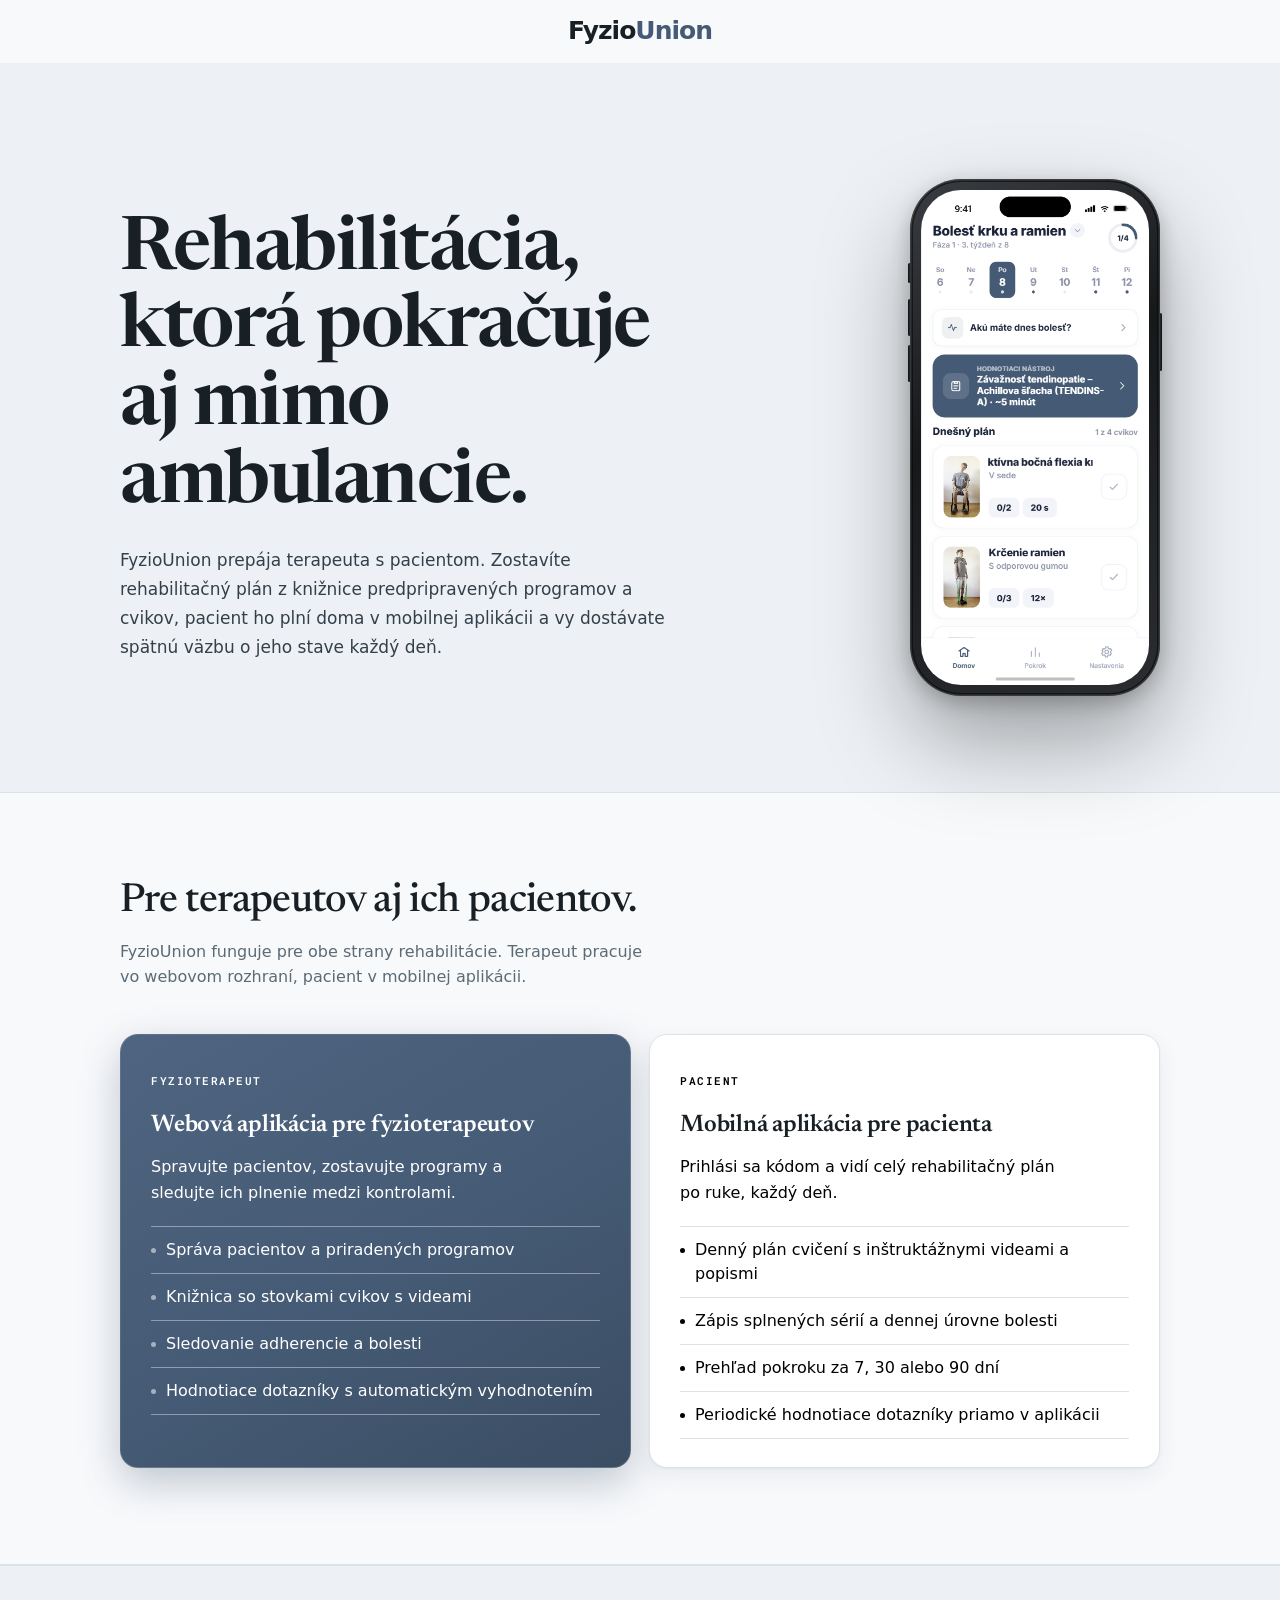
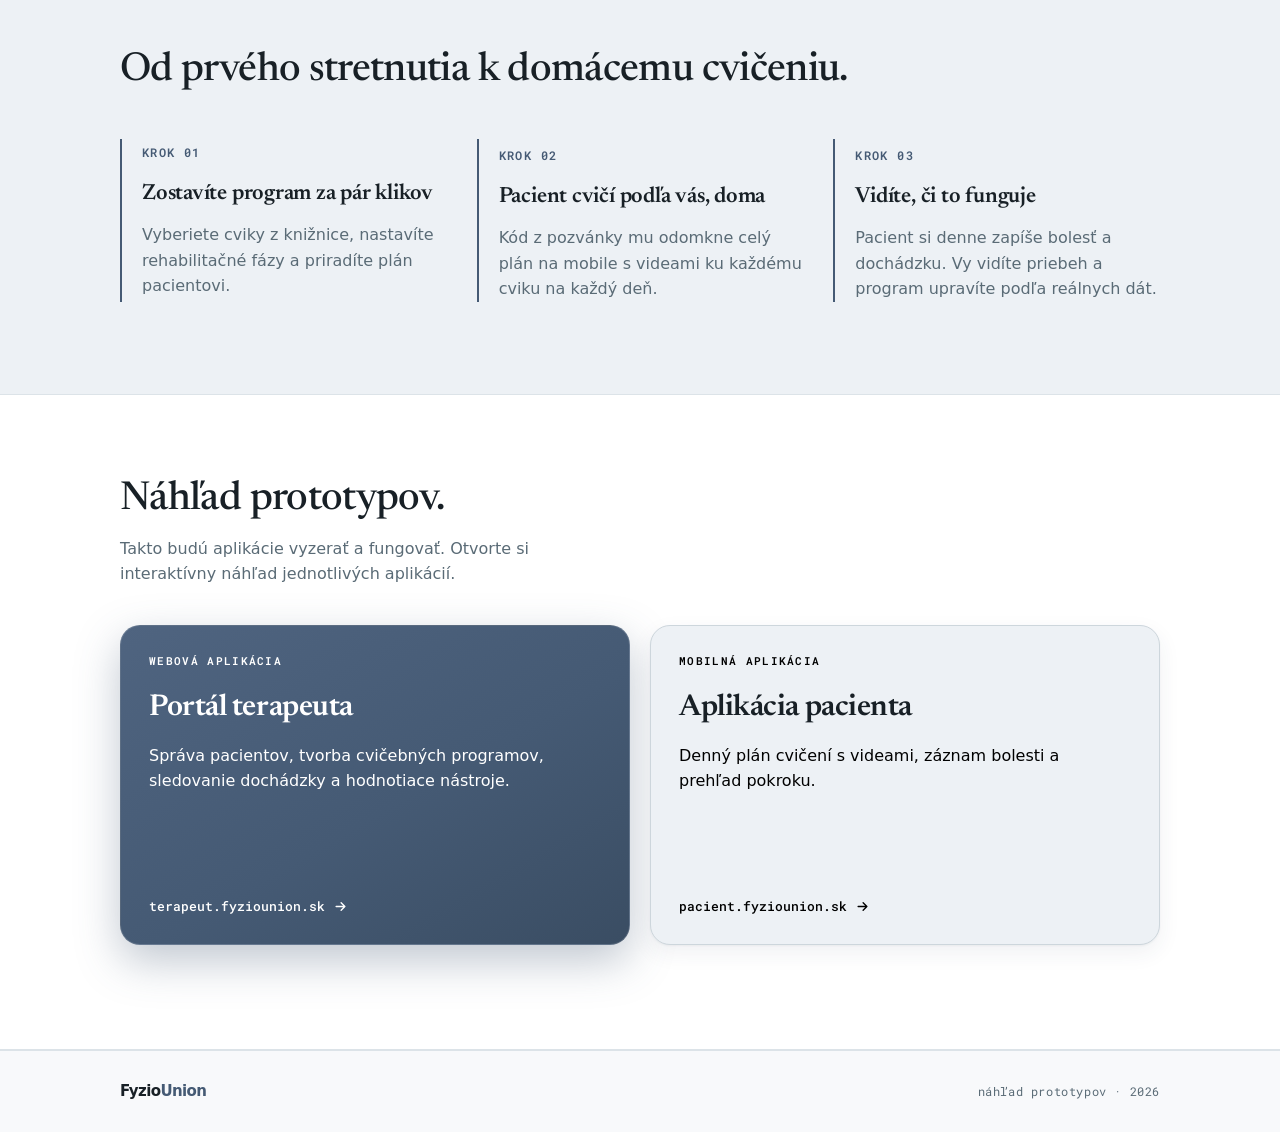
==== index.html @ 71000ea8 "yes" ====
<!DOCTYPE html>
<html lang="sk">
<head>
<meta charset="UTF-8">
<meta name="viewport" content="width=device-width, initial-scale=1.0">
<title>FyzioUnion — Rehabilitácia, ktorú si pacient odnesie domov</title>
<link rel="preconnect" href="https://api.fontshare.com">
<link rel="preconnect" href="https://fonts.gstatic.com" crossorigin>
<link rel="stylesheet" href="https://api.fontshare.com/v2/css?f[]=cabinet-grotesk@500,700,800&f[]=switzer@300,400,500,600,700&display=swap">
<link rel="stylesheet" href="https://fonts.googleapis.com/css2?family=Newsreader:ital,wght@0,400;0,500;0,600;1,400;1,500;1,600&family=Roboto+Mono:wght@400;500&display=swap">
<style>
/* ================================================
   FyzioUnion landing · slate #455A74 palette
   ================================================ */
:root {
  --font-display: "Newsreader", Georgia, serif;
  --font-brand:   "Cabinet Grotesk", "Switzer", system-ui, sans-serif;
  --font-body:    "Switzer", system-ui, -apple-system, sans-serif;
  --font-mono:    "Roboto Mono", ui-monospace, monospace;

  --bg:           #f8f9fb;
  --bg-2:         #edf1f5;
  --surface:      #ffffff;
  --surface-2:    #f0f4f7;
  --ink:          #182026;
  --ink-soft:     #344049;
  --muted:        #5a6b76;
  --faint:        #8a9aa5;
  --hair:         #dce3e8;
  --hair-2:       #cdd6dc;
  --accent:       #455a74;
  --accent-soft:  #edf1f5;
  --accent-deep:  #2d3d4f;
  --navy:         #2d3d4f;
  --navy-deep:    #1a2530;
  --ok:           #1f9d6b;
  --shadow-1: 0 1px 2px rgba(45,61,79,0.05), 0 8px 22px rgba(45,61,79,0.07);
  --shadow-2: 0 2px 6px rgba(45,61,79,0.08), 0 22px 50px rgba(45,61,79,0.14);
  --nav-bg:       rgba(248,249,251,0.82);
}
html[data-theme="dark"] {
  --bg:           #0f1418;
  --bg-2:         #141b22;
  --surface:      #171f27;
  --surface-2:    #1e2832;
  --ink:          #e8ecf0;
  --ink-soft:     #c0cad4;
  --muted:        #8899a6;
  --faint:        #5e6f7c;
  --hair:         #253040;
  --hair-2:       #2e3d4e;
  --accent:       #7e9ab5;
  --accent-soft:  #1c2a38;
  --accent-deep:  #b0c3d3;
  --navy:         #253344;
  --navy-deep:    #111a23;
  --ok:           #34b885;
  --shadow-1: 0 1px 2px rgba(0,0,0,0.3), 0 10px 26px rgba(0,0,0,0.34);
  --shadow-2: 0 2px 8px rgba(0,0,0,0.42), 0 26px 56px rgba(0,0,0,0.52);
  --nav-bg:       rgba(15,20,24,0.80);
}

* { box-sizing: border-box; margin: 0; padding: 0; }
html { scroll-behavior: smooth; -webkit-text-size-adjust: 100%; }
body {
  font-family: var(--font-body); font-weight: 400;
  background: var(--bg); color: var(--ink); line-height: 1.62;
  -webkit-font-smoothing: antialiased;
  font-optical-sizing: auto; font-kerning: normal;
  transition: background .4s, color .4s;
  overflow-x: hidden;
}
.wrap { width: 100%; max-width: 1120px; margin: 0 auto; padding: 0 24px; }

.eyebrow {
  display: block;
  font-family: var(--font-mono); font-size: 11px; font-weight: 600;
  letter-spacing: 0.14em; text-transform: uppercase;
  color: var(--accent); margin-bottom: 22px;
  margin-left: -0.07em;
}

/* ---- NAV ---- */
.nav {
  position: sticky; top: 0; z-index: 50;
  background: var(--nav-bg);
  backdrop-filter: saturate(160%) blur(16px);
  -webkit-backdrop-filter: saturate(160%) blur(16px);
  border-bottom: 1px solid transparent;
  transition: border-color .3s, background .4s;
}
.nav.scrolled { border-bottom-color: var(--hair); }
.nav-inner { height: 62px; display: flex; align-items: center; justify-content: center; }
.brand { display: flex; align-items: center; gap: 11px; text-decoration: none; }
.brand-name { font-family: var(--font-brand); font-weight: 800; font-size: 19px; letter-spacing: -0.04em; }
.brand-name .a { color: var(--ink); }
.brand-name .b { color: var(--accent); }
.toggle {
  width: 38px; height: 38px; border-radius: 10px;
  border: 1px solid var(--hair); background: var(--surface);
  color: var(--ink-soft); cursor: pointer; display: grid; place-items: center;
  transition: background .2s, border-color .2s, transform .15s;
}
.toggle:hover { background: var(--surface-2); border-color: var(--hair-2); }
.toggle:active { transform: scale(.92); }
.toggle svg { width: 18px; height: 18px; }
.toggle .moon { display: none; }
html[data-theme="dark"] .toggle .sun { display: none; }
html[data-theme="dark"] .toggle .moon { display: block; }

/* ---- HERO ---- */
.hero {
  padding: clamp(80px, 12vw, 160px) 0 clamp(64px, 9vw, 120px); border-bottom: 1px solid var(--hair);
  position: relative;
  background:
    radial-gradient(ellipse 80% 60% at 60% 30%, color-mix(in oklch, var(--bg), var(--accent) 7%) 0%, var(--bg) 70%),
    radial-gradient(circle, rgba(69,90,116,0.13) 1px, transparent 1px);
  background-size: 100% 100%, 28px 28px;
}
.hero h1 {
  font-family: var(--font-display); font-weight: 600;
  font-size: clamp(42px, 7vw, 68px);
  line-height: 1.05; letter-spacing: -0.02em;
  max-width: 18ch; color: var(--ink); text-wrap: balance;
}
.hero h1 em { font-style: italic; color: var(--faint); font-weight: 400; }
.hero-lede {
  margin-top: 22px; max-width: 58ch;
  font-size: 1.0625rem; font-weight: 300; line-height: 1.7; color: var(--ink-soft);
}
.hero-grid { display: grid; grid-template-columns: 1fr; gap: 44px; align-items: center; }
.hero-visual { display: flex; justify-content: center; }
.hero-btns { margin-top: 38px; display: flex; gap: 12px; flex-wrap: wrap; align-items: center; }
.btn-primary {
  appearance: none; border: none; cursor: pointer; text-decoration: none;
  font-family: var(--font-body); font-size: 15px; font-weight: 600;
  color: #fff; background: var(--accent);
  padding: 0 24px; height: 50px; border-radius: 12px;
  display: inline-flex; align-items: center; gap: 10px;
  box-shadow: var(--shadow-1);
  transition: background .18s, transform .14s, box-shadow .18s;
}
.btn-primary:hover { background: var(--accent-deep); box-shadow: var(--shadow-2); }
.btn-primary:active { transform: scale(.985); }
.btn-outline {
  appearance: none; cursor: pointer; text-decoration: none;
  font-family: var(--font-body); font-size: 15px; font-weight: 600;
  color: var(--accent); background: none;
  padding: 0 24px; height: 50px; border-radius: 12px; border: 1.5px solid var(--hair-2);
  display: inline-flex; align-items: center; gap: 10px;
  transition: background .18s, border-color .18s, transform .14s;
}
.btn-outline:hover { background: var(--accent-soft); border-color: var(--accent); }
.btn-outline:active { transform: scale(.985); }
.btn-primary svg, .btn-outline svg { width: 16px; height: 16px; transition: transform .22s; }
.btn-primary:hover svg, .btn-outline:hover svg { transform: translateX(3px); }

/* ---- ABOUT split ---- */
.about { padding: clamp(52px, 7vw, 88px) 0 clamp(56px, 8vw, 96px); border-bottom: 1px solid var(--hair); }
.about-intro { margin-bottom: 44px; }
.about-intro h2 {
  font-family: var(--font-display); font-weight: 500;
  font-size: clamp(28px, 4.5vw, 40px);
  line-height: 1.08; letter-spacing: -0.016em; color: var(--ink); max-width: 22ch;
}
.about-intro p { margin-top: 14px; color: var(--muted); font-size: 16px; max-width: 52ch; }
.about-grid { display: grid; grid-template-columns: 1fr; gap: 16px; }
.about-card {
  background: var(--surface); border: 1px solid var(--hair);
  border-radius: 18px; padding: 32px 30px 28px; box-shadow: var(--shadow-1);
  transition: transform .28s cubic-bezier(.4,.1,.2,1), box-shadow .28s;
}
.about-card:hover { transform: translateY(-3px); box-shadow: var(--shadow-2); }
.about-label {
  font-family: var(--font-mono); font-size: 11px; font-weight: 600;
  letter-spacing: 0.14em; text-transform: uppercase; color: var(--accent);
}
.about-card h3 {
  font-family: var(--font-display); font-weight: 600; font-size: clamp(19px, 2.2vw, 24px);
  letter-spacing: -0.01em; color: var(--ink); margin-top: 13px;
}
.about-card .sub { margin-top: 9px; font-size: 1rem; color: var(--muted); line-height: 1.62; max-width: 38ch; }
.about-card.is-dark {
  background: linear-gradient(150deg, #4f6480 0%, #455a74 55%, #3a4d63 100%);
  border-color: rgba(255,255,255,0.14); color: #fff;
  box-shadow: 0 14px 40px rgba(69,90,116,0.32);
}
.about-card.is-dark:hover { box-shadow: 0 22px 56px rgba(69,90,116,0.48); }
.about-card.is-dark .about-label { color: rgba(255,255,255,0.58); }
.about-card.is-dark h3 { color: #fff; }
.about-card.is-dark .sub { color: rgba(255,255,255,0.74); }
.about-card.is-dark .cap-list { border-top-color: rgba(255,255,255,0.4); }
.about-card.is-dark .cap-list li { border-bottom-color: rgba(255,255,255,0.4); color: rgba(255,255,255,0.84); }
.about-card.is-dark .cap-list li::before { background: rgba(255,255,255,0.52); }
.cap-list { list-style: none; margin-top: 20px; border-top: 1px solid var(--hair); }
.cap-list li {
  padding: 11px 0; border-bottom: 1px solid var(--hair);
  font-size: 1rem; color: var(--ink-soft);
  display: flex; align-items: center; gap: 10px; line-height: 1.5;
}
.cap-list li::before {
  content: ""; display: block; width: 5px; height: 5px; border-radius: 50%;
  background: var(--accent); flex: none; align-self: flex-start; margin-top: 0.6em;
}

/* ---- HOW ---- */
.how {
  background: var(--bg-2);
  border-top: 1px solid var(--hair); border-bottom: 1px solid var(--hair);
  padding: clamp(52px, 7vw, 84px) 0 clamp(56px, 8vw, 92px);
}
.how-head { margin-bottom: 46px; max-width: 30ch; }
.how-head h2 {
  font-family: var(--font-display); font-weight: 500;
  font-size: clamp(27px, 4.5vw, 40px);
  line-height: 1.08; letter-spacing: -0.016em; color: var(--ink);
}
.steps3 { display: grid; grid-template-columns: 1fr; gap: 0; }
.step3 { padding: 24px 0; border-top: 1px solid var(--hair-2); }
.step3:first-child { border-top: none; padding-top: 0; }
.snum {
  font-family: var(--font-mono); font-size: 11.5px; font-weight: 600;
  letter-spacing: 0.12em; color: var(--accent); text-transform: uppercase;
}
.step3 h3 {
  font-family: var(--font-display); font-weight: 600; font-size: clamp(18px, 2vw, 22px);
  letter-spacing: -0.01em; color: var(--ink); margin-top: 12px;
}
.step3 p { margin-top: 9px; color: var(--muted); font-size: 1rem; line-height: 1.62; max-width: 38ch; }

/* ---- PORTALS ---- */
.portals { padding: clamp(52px, 7vw, 84px) 0 clamp(60px, 9vw, 104px); background: var(--surface); border-bottom: 1px solid var(--hair); }
.portals-head { margin-bottom: 38px; }
.portals-head h2 {
  font-family: var(--font-display); font-weight: 500;
  font-size: clamp(27px, 4.5vw, 40px);
  line-height: 1.08; letter-spacing: -0.016em; color: var(--ink); max-width: 20ch;
}
.portals-head p { margin-top: 13px; color: var(--muted); font-size: 16px; max-width: 50ch; }
.portal-grid { display: grid; grid-template-columns: 1fr; gap: 16px; }
.portal-card {
  position: relative; display: flex; flex-direction: column; overflow: hidden;
  background: var(--surface); border: 1px solid var(--hair);
  border-radius: 20px; padding: 26px 28px 28px;
  text-decoration: none; color: var(--ink);
  transition: transform .28s cubic-bezier(.4,.1,.2,1), box-shadow .28s;
  box-shadow: var(--shadow-1); min-height: 320px;
}
.portal-card:hover { transform: translateY(-4px); box-shadow: var(--shadow-2); }
.portal-card.is-dark {
  background: linear-gradient(150deg, #4f6480 0%, #455a74 55%, #3a4d63 100%);
  border-color: rgba(255,255,255,0.14); color: #fff;
  box-shadow: 0 16px 44px rgba(69,90,116,0.34);
}
.portal-card.is-dark:hover { box-shadow: 0 26px 60px rgba(69,90,116,0.5); }
.portal-card.is-soft { background: var(--accent-soft); border-color: var(--hair-2); }
.pc-preview {
  height: 128px; margin: -26px -28px 20px; display: grid; place-items: center;
  background: repeating-linear-gradient(135deg, var(--surface-2) 0 14px, var(--surface) 14px 28px);
  border-bottom: 1px solid var(--hair);
}
.portal-card.is-soft .pc-preview {
  background: repeating-linear-gradient(135deg, rgba(69,90,116,0.07) 0 14px, rgba(69,90,116,0.02) 14px 28px);
  border-bottom-color: var(--hair-2);
}
.portal-card.is-soft .pc-chip { background: var(--surface); border-color: var(--hair-2); }
.portal-card.is-dark .pc-preview {
  background: repeating-linear-gradient(135deg, rgba(255,255,255,0.05) 0 14px, rgba(255,255,255,0.02) 14px 28px);
  border-bottom-color: rgba(255,255,255,0.1);
}
.pc-chip {
  display: inline-flex; align-items: center; gap: 7px;
  font-family: var(--font-mono); font-size: 10px; font-weight: 600; letter-spacing: 0.12em; text-transform: uppercase;
  color: var(--accent); background: var(--surface); border: 1px dashed var(--hair-2);
  padding: 7px 13px; border-radius: 99px;
}
.portal-card.is-dark .pc-chip { color: #fff; background: rgba(255,255,255,0.08); border-color: rgba(255,255,255,0.2); }
.pc-type {
  font-family: var(--font-mono); font-size: 11px; font-weight: 600;
  letter-spacing: 0.12em; text-transform: uppercase; color: var(--accent);
}
.portal-card h3 {
  font-family: var(--font-display); font-weight: 600; font-size: clamp(22px, 3vw, 30px);
  letter-spacing: -0.015em; color: var(--ink); margin-top: 14px;
}
.portal-card p { margin-top: 10px; font-size: 1rem; color: var(--muted); line-height: 1.6; flex: 1; max-width: 40ch; }
.pc-link {
  margin-top: 26px; display: flex; align-items: center; gap: 8px;
  font-family: var(--font-mono); font-size: 12.5px; color: var(--accent); font-weight: 500;
}
.pc-link svg { width: 15px; height: 15px; transition: transform .22s; flex: none; }
.portal-card:hover .pc-link svg { transform: translateX(4px); }
.portal-card.is-dark .pc-type { color: rgba(255,255,255,0.6); }
.portal-card.is-dark h3 { color: #fff; }
.portal-card.is-dark p { color: rgba(255,255,255,0.76); }
.portal-card.is-dark .pc-link { color: #fff; }

/* ---- FOOTER ---- */
footer { border-top: 1px solid var(--hair); padding: 28px 0; }
.foot-inner { display: flex; align-items: center; justify-content: space-between; gap: 14px; flex-wrap: wrap; }
.foot-brand { display: flex; align-items: center; gap: 9px; }
.foot-name { font-family: var(--font-brand); font-weight: 800; font-size: 15px; letter-spacing: -0.04em; }
.foot-name .a { color: var(--ink); }
.foot-name .b { color: var(--accent); }
.foot-meta { font-family: var(--font-mono); font-size: 12px; letter-spacing: 0.05em; color: var(--muted); }

/* ---- DEVICE PLACEHOLDERS ---- */
.mock-phone {
  width: 250px; flex: none; padding: 11px; border-radius: 51px;
  background: linear-gradient(150deg, #3a3d42 0%, #17181a 42%, #2b2d31 100%);
  box-shadow: 0 44px 90px rgba(0,0,0,0.34), 0 6px 20px rgba(0,0,0,0.22),
    inset 0 0 0 1.5px rgba(255,255,255,0.16), inset 0 0 0 3px rgba(0,0,0,0.5);
  position: relative;
}
.mock-phone .btn-l, .mock-phone .btn-r { position:absolute; width:3px; border-radius:3px; }
.mock-phone .btn-l { left:-2px; background:linear-gradient(90deg,#0d0e10,#3a3d42); }
.mock-phone .btn-r { right:-2px; background:linear-gradient(270deg,#0d0e10,#3a3d42); }
.mock-phone .b1 { top:84px; height:20px; } .mock-phone .b2 { top:120px; height:37px; } .mock-phone .b3 { top:166px; height:37px; }
.mock-phone .br { top:134px; height:58px; }
.mp-home { position:absolute; bottom:6px; left:0; right:0; z-index:60; display:flex; justify-content:center; pointer-events:none; }
.mp-home span { width:96px; height:4px; border-radius:100px; background:rgba(0,0,0,0.28); }

.mp-screen {
  position: relative; border-radius: 40px; overflow: hidden;
  display: block; padding: 0; background: #f4f6f9;
}
.mp-screen img { display: block; width: 100%; height: auto; }
.mock-web {
  border: 1px solid var(--hair); border-radius: 14px; overflow: hidden;
  background: var(--surface); box-shadow: var(--shadow-1);
}
.mw-bar {
  height: 38px; display: flex; align-items: center; gap: 7px; padding: 0 15px;
  background: var(--surface-2); border-bottom: 1px solid var(--hair);
}
.mw-dot { width: 10px; height: 10px; border-radius: 50%; background: var(--hair-2); flex: none; }
.mw-url { margin-left: 12px; font-family: var(--font-mono); font-size: 11px; color: var(--faint); letter-spacing: 0.02em; }
.mw-screen {
  aspect-ratio: 16 / 9; display: grid; place-items: center; padding: 30px;
  background: repeating-linear-gradient(135deg, var(--surface-2) 0 15px, var(--surface) 15px 30px);
}
.ph-box {
  display: flex; flex-direction: column; align-items: center; text-align: center; gap: 11px;
  padding: 22px 20px; border: 1.5px dashed var(--hair-2); border-radius: 16px;
  background: var(--surface); max-width: 300px;
}
.ph-icon { width: 38px; height: 38px; color: var(--accent); opacity: 0.85; }
.ph-tag { font-family: var(--font-mono); font-size: 9.5px; font-weight: 600; letter-spacing: 0.14em; text-transform: uppercase; color: var(--accent); }
.ph-title { font-family: var(--font-body); font-size: 13.5px; font-weight: 600; color: var(--ink-soft); line-height: 1.4; }
.ph-sub { font-family: var(--font-mono); font-size: 10px; color: var(--faint); letter-spacing: 0.03em; }

/* ---- REVEAL ---- */
.reveal { opacity: 1; transform: none; }
html.js .reveal { opacity: 0; transform: translateY(14px); transition: opacity .65s cubic-bezier(.4,.1,.2,1), transform .65s cubic-bezier(.4,.1,.2,1); }
html.js .reveal.in { opacity: 1; transform: none; }
html.js .reveal[data-d="1"] { transition-delay: .08s; }
html.js .reveal[data-d="2"] { transition-delay: .16s; }
@media (prefers-reduced-motion: reduce) {
  html { scroll-behavior: auto; }
  *, *::before, *::after {
    animation-duration: 0.01ms !important;
    animation-iteration-count: 1 !important;
    transition-duration: 0.2s !important;
  }
  html.js .reveal { opacity: 1; transform: none; transition: none; }
}

/* ---- direct-edit color overrides ---- */
.brand-name { font-size: 25px; }
.about-card.is-dark .about-label,
.about-card.is-dark .sub,
.about-card.is-dark .cap-list li { color: #FFFFFF; }
.about-card:not(.is-dark) .about-label,
.about-card:not(.is-dark) .sub,
.about-card:not(.is-dark) .cap-list li { color: #000000; }
.portal-card.is-dark .pc-type,
.portal-card.is-dark p { color: #FFFFFF; }
.portal-card.is-soft .pc-type,
.portal-card.is-soft p,
.portal-card.is-soft .pc-link { color: #000000; }
.about-card:not(.is-dark) .cap-list li::before { background: #000000; }

/* ---- patient app mock ---- */
.pa { padding: 0 13px; font-family: var(--font-body); color: #1a2333; }
.pa-sb { display:flex; align-items:center; justify-content:space-between; padding:8px 8px 4px; font-family:var(--font-brand); font-weight:700; font-size:11px; }
.pa-sb .r { display:flex; gap:4px; align-items:center; }
.pa-sb .r i { width:15px; height:9px; background:#1a2333; border-radius:2px; display:block; }
.pa-hd { display:flex; align-items:flex-start; justify-content:space-between; gap:8px; padding:6px 2px 0; }
.pa-hd h4 { font-family:var(--font-brand); font-weight:800; font-size:15px; letter-spacing:-0.02em; line-height:1.1; }
.pa-hd .sub { font-family:var(--font-brand); font-weight:500; font-size:9.5px; color:#64757d; margin-top:3px; }
.pa-ring { width:34px; height:34px; border-radius:50%; border:3px solid #e2e8eb; border-top-color:#455a74; display:grid; place-items:center; font-family:var(--font-mono); font-size:8.5px; font-weight:600; color:#455a74; flex:none; }
.pa-days { display:flex; justify-content:space-between; align-items:flex-start; margin:12px 0 0; }
.pa-d { display:flex; flex-direction:column; align-items:center; gap:3px; font-family:var(--font-brand); flex:1; }
.pa-d .dn { font-size:8px; color:#95a3ac; }
.pa-d .dd { font-size:12px; font-weight:700; color:#344049; }
.pa-d .dot { width:3px; height:3px; border-radius:50%; background:#455a74; }
.pa-d.off .dot { background:transparent; }
.pa-d.on { background:#3a4d63; border-radius:12px; padding:6px 0 4px; }
.pa-d.on .dn, .pa-d.on .dd { color:#fff; }
.pa-d.on .dot { background:#fff; }
.pa-card { background:#fff; border:1px solid #e6ebef; border-radius:14px; margin-top:11px; padding:11px 12px; display:flex; align-items:center; gap:9px; }
.pa-ic { width:26px; height:26px; border-radius:8px; background:#f0f3f6; display:grid; place-items:center; color:#455a74; flex:none; }
.pa-ic svg { width:15px; height:15px; }
.pa-card .t { font-size:11.5px; font-weight:600; flex:1; }
.pa-card .chev { color:#95a3ac; font-size:14px; }
.pa-assess { background:linear-gradient(150deg,#4f6480,#455a74 55%,#3a4d63); color:#fff; border-radius:14px; margin-top:10px; padding:12px; display:flex; align-items:center; gap:10px; }
.pa-assess .pa-ic { background:rgba(255,255,255,0.14); color:#fff; }
.pa-assess .lab { font-family:var(--font-mono); font-size:7px; letter-spacing:0.12em; color:rgba(255,255,255,0.62); }
.pa-assess .tt { font-size:10px; font-weight:600; line-height:1.3; margin-top:3px; }
.pa-assess .flex { flex:1; }
.pa-sec { display:flex; align-items:baseline; justify-content:space-between; margin:14px 2px 8px; }
.pa-sec .st { font-family:var(--font-brand); font-weight:800; font-size:12.5px; }
.pa-sec .sc { font-family:var(--font-mono); font-size:8px; color:#64757d; }
.pa-ex { background:#fff; border:1px solid #e6ebef; border-radius:14px; padding:8px; display:flex; align-items:center; gap:9px; margin-bottom:8px; }
.pa-th { width:44px; height:52px; border-radius:9px; flex:none; background:repeating-linear-gradient(135deg,#dbe3ea 0 6px,#e9eef2 6px 12px); }
.pa-ex .bd { flex:1; min-width:0; }
.pa-ex .nm { font-size:11px; font-weight:600; white-space:nowrap; overflow:hidden; text-overflow:ellipsis; }
.pa-ex .sb2 { font-size:9px; color:#64757d; margin:1px 0 5px; }
.pa-pills { display:flex; gap:5px; }
.pa-pill { font-family:var(--font-mono); font-size:8.5px; background:#f0f3f6; border-radius:6px; padding:3px 7px; color:#344049; }
.pa-chk { width:22px; height:22px; border-radius:7px; border:1.6px solid #dce3e8; flex:none; }
.pa-nav { position:absolute; left:0; right:0; bottom:0; height:46px; background:rgba(255,255,255,0.96); border-top:1px solid #e6ebef; display:flex; justify-content:space-around; align-items:center; }
.pa-nav a { display:flex; flex-direction:column; align-items:center; gap:2px; text-decoration:none; color:#95a3ac; font-family:var(--font-brand); font-size:8px; font-weight:600; }
.pa-nav a.on { color:#455a74; }
.pa-nav a svg { width:16px; height:16px; }

/* ---- RESPONSIVE ---- */
@media (min-width: 740px) {
  .wrap { padding: 0 40px; }
  .hero { padding: 116px 0 96px; }
  .about-grid { grid-template-columns: 1fr 1fr; gap: 18px; }
  .steps3 { grid-template-columns: repeat(3, 1fr); column-gap: 30px; }
  .step3 { border-top: none; border-left: 2px solid var(--accent); padding: 3px 0 0 20px; }
  .portal-grid { grid-template-columns: 1fr 1fr; gap: 20px; }
}
@media (min-width: 860px) {
  .hero-grid { grid-template-columns: 1.12fr 0.88fr; gap: 40px; }
  .hero-visual { justify-content: flex-end; }
}
@media (min-width: 1080px) {
  .hero h1 { font-size: clamp(56px, 5.8vw, 74px); }
}
</style>
</head>
<body>

<!-- NAV -->
<header class="nav" id="nav">
  <div class="wrap nav-inner">
    <a class="brand" href="#top" aria-label="FyzioUnion"><span class="brand-name"><span class="a">Fyzio</span><span class="b">Union</span></span>
    </a>
  </div>
</header>

<span id="top"></span>

<!-- HERO -->
<section class="hero" style="background: linear-gradient(180deg, #EDF1F5, #EDF1F5)">
  <div class="wrap hero-grid">
    <div class="hero-copy">
    <h1 class="reveal" data-d="1">Rehabilitácia, ktorá pokračuje aj mimo ambulancie.</h1>
    <p class="hero-lede reveal" data-d="1">FyzioUnion prepája terapeuta s pacientom. Zostavíte rehabilitačný plán z knižnice predpripravených programov a cvikov, pacient ho plní doma v mobilnej aplikácii a vy dostávate spätnú väzbu o jeho stave každý deň.</p>
    </div>
    <div class="hero-visual reveal" data-d="2">
      <div class="mock-phone">
        <span class="btn-l b1"></span><span class="btn-l b2"></span><span class="btn-l b3"></span><span class="btn-r br"></span>
        <div class="mp-screen"><img src="refs/patient-home.png" alt="Náhľad pacientskej aplikácie — domovská obrazovka" /><div class="mp-home"></div></div>
      </div>
    </div>
  </div>
</section>

<!-- ABOUT -->
<section class="about">
  <div class="wrap">
    <div class="about-intro">
      <h2 style="text-align: left">Pre terapeutov aj ich pacientov.</h2>
      <p>FyzioUnion funguje pre obe strany rehabilitácie. Terapeut pracuje vo webovom rozhraní, pacient v mobilnej aplikácii.</p>
    </div>
    <div class="about-grid">
      <div class="about-card is-dark">
        <span class="about-label">Fyzioterapeut</span>
        <h3>Webová aplikácia pre fyzioterapeutov</h3>
        <p class="sub">Spravujte pacientov, zostavujte programy a sledujte ich plnenie medzi kontrolami.</p>
        <ul class="cap-list">
          <li>Správa pacientov a priradených programov</li>
          <li>Knižnica so stovkami cvikov s videami</li>
          <li>Sledovanie adherencie a bolesti</li>
          <li>Hodnotiace dotazníky s automatickým vyhodnotením</li>
        </ul>
      </div>
      <div class="about-card">
        <span class="about-label">Pacient</span>
        <h3>Mobilná aplikácia pre pacienta</h3>
        <p class="sub">Prihlási sa kódom a vidí celý rehabilitačný plán po ruke, každý deň.</p>
        <ul class="cap-list">
          <li>Denný plán cvičení s inštruktážnymi videami a popismi</li>
          <li>Zápis splnených sérií a dennej úrovne bolesti</li>
          <li>Prehľad pokroku za 7, 30 alebo 90 dní</li>
          <li>Periodické hodnotiace dotazníky priamo v aplikácii</li>
        </ul>
      </div>
    </div>
  </div>
</section>

<!-- HOW -->
<section class="how" id="ako">
  <div class="wrap">
    <div class="how-head">
      <h2 style="width: 866px">Od prvého stretnutia k domácemu cvičeniu.</h2>
    </div>
    <div class="steps3">
      <div class="step3">
        <span class="snum">Krok 01</span>
        <h3>Zostavíte program za pár klikov</h3>
        <p>Vyberiete cviky z knižnice, nastavíte rehabilitačné fázy a priradíte plán pacientovi.</p>
      </div>
      <div class="step3">
        <span class="snum">Krok 02</span>
        <h3>Pacient cvičí podľa vás, doma</h3>
        <p>Kód z pozvánky mu odomkne celý plán na mobile s videami ku každému cviku na každý deň.</p>
      </div>
      <div class="step3">
        <span class="snum">Krok 03</span>
        <h3>Vidíte, či to funguje</h3>
        <p>Pacient si denne zapíše bolesť a dochádzku. Vy vidíte priebeh a program upravíte podľa reálnych dát.</p>
      </div>
    </div>
  </div>
</section>

<!-- PORTALS -->
<section class="portals" id="portaly">
  <div class="wrap">
    <div class="portals-head">
      <h2>Náhľad prototypov.</h2>
      <p>Takto budú aplikácie vyzerať a fungovať. Otvorte si interaktívny náhľad jednotlivých aplikácií.</p>
    </div>
    <div class="portal-grid">
      <a class="portal-card is-dark" href="https://terapeut.fyziounion.sk" target="_blank" rel="noopener noreferrer">
        <span class="pc-type">Webová aplikácia</span>
        <h3>Portál terapeuta</h3>
        <p>Správa pacientov, tvorba cvičebných programov, sledovanie dochádzky a hodnotiace nástroje.</p>
        <span class="pc-link">terapeut.fyziounion.sk <svg viewBox="0 0 24 24" fill="none" stroke="currentColor" stroke-width="2.2" stroke-linecap="round" stroke-linejoin="round" aria-hidden="true"><path d="M5 12h14M13 6l6 6-6 6"></path></svg></span>
      </a>
      <a class="portal-card is-soft" href="https://pacient.fyziounion.sk" target="_blank" rel="noopener noreferrer">
        <span class="pc-type">Mobilná aplikácia</span>
        <h3>Aplikácia pacienta</h3>
        <p>Denný plán cvičení s videami, záznam bolesti a prehľad pokroku.</p>
        <span class="pc-link">pacient.fyziounion.sk <svg viewBox="0 0 24 24" fill="none" stroke="currentColor" stroke-width="2.2" stroke-linecap="round" stroke-linejoin="round" aria-hidden="true"><path d="M5 12h14M13 6l6 6-6 6"></path></svg></span>
      </a>
    </div>
  </div>
</section>

<!-- FOOTER -->
<footer>
  <div class="wrap foot-inner">
    <div class="foot-brand">
      <span class="foot-name"><span class="a">Fyzio</span><span class="b">Union</span></span>
    </div>
    <span class="foot-meta">náhľad prototypov · 2026</span>
  </div>
</footer>

<script>
(function () {
  "use strict";
  document.documentElement.className = "js";
  var root = document.documentElement, theme = "light";
  var nav = document.getElementById("nav");
  function onScroll() { if (window.scrollY > 8) nav.classList.add("scrolled"); else nav.classList.remove("scrolled"); }
  window.addEventListener("scroll", onScroll, { passive: true });
  onScroll();
  var items = document.querySelectorAll(".reveal");
  function showAll() { items.forEach(function (e) { e.classList.add("in"); }); }
  if ("IntersectionObserver" in window) {
    var io = new IntersectionObserver(function (entries) {
      entries.forEach(function (e) { if (e.isIntersecting) { e.target.classList.add("in"); io.unobserve(e.target); } });
    }, { threshold: 0.12, rootMargin: "0px 0px -8% 0px" });
    items.forEach(function (el) { io.observe(el); });
    setTimeout(showAll, 1400);
  } else { showAll(); }
})();
</script>
</body>
</html>
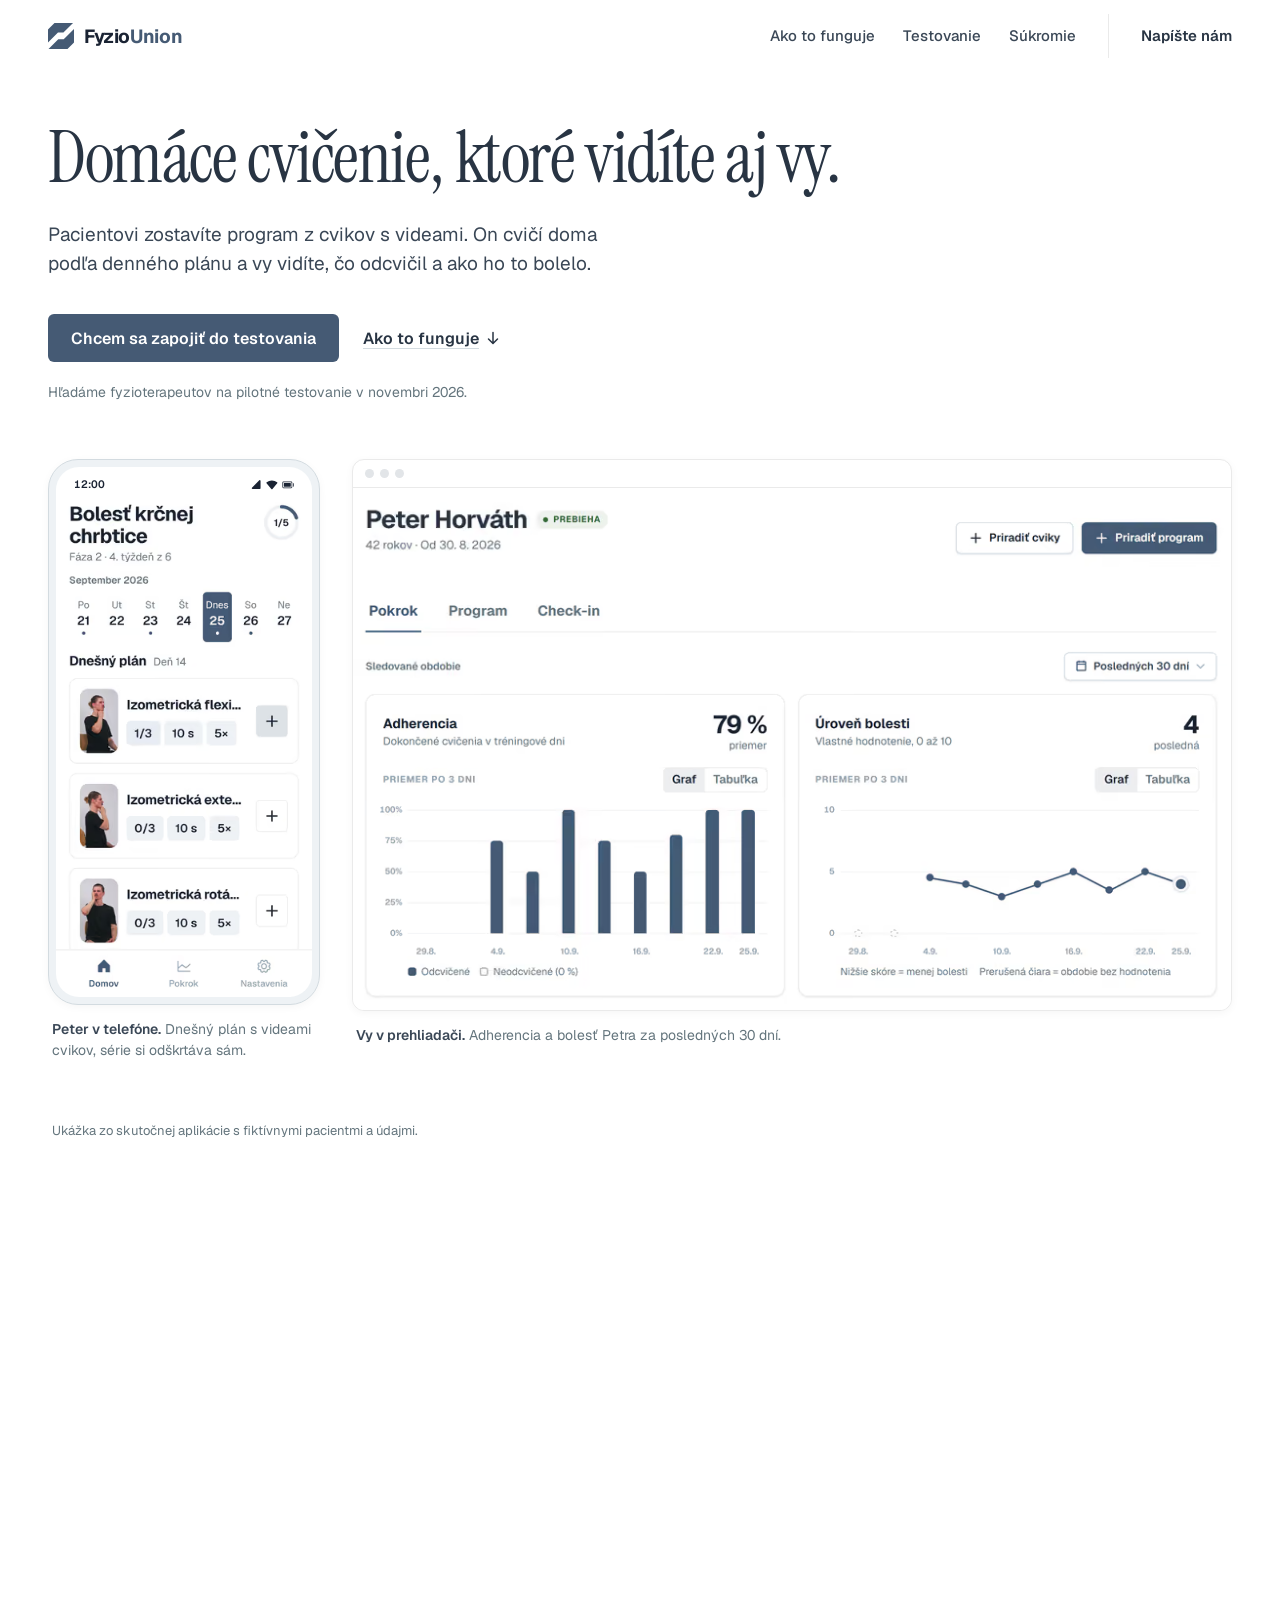
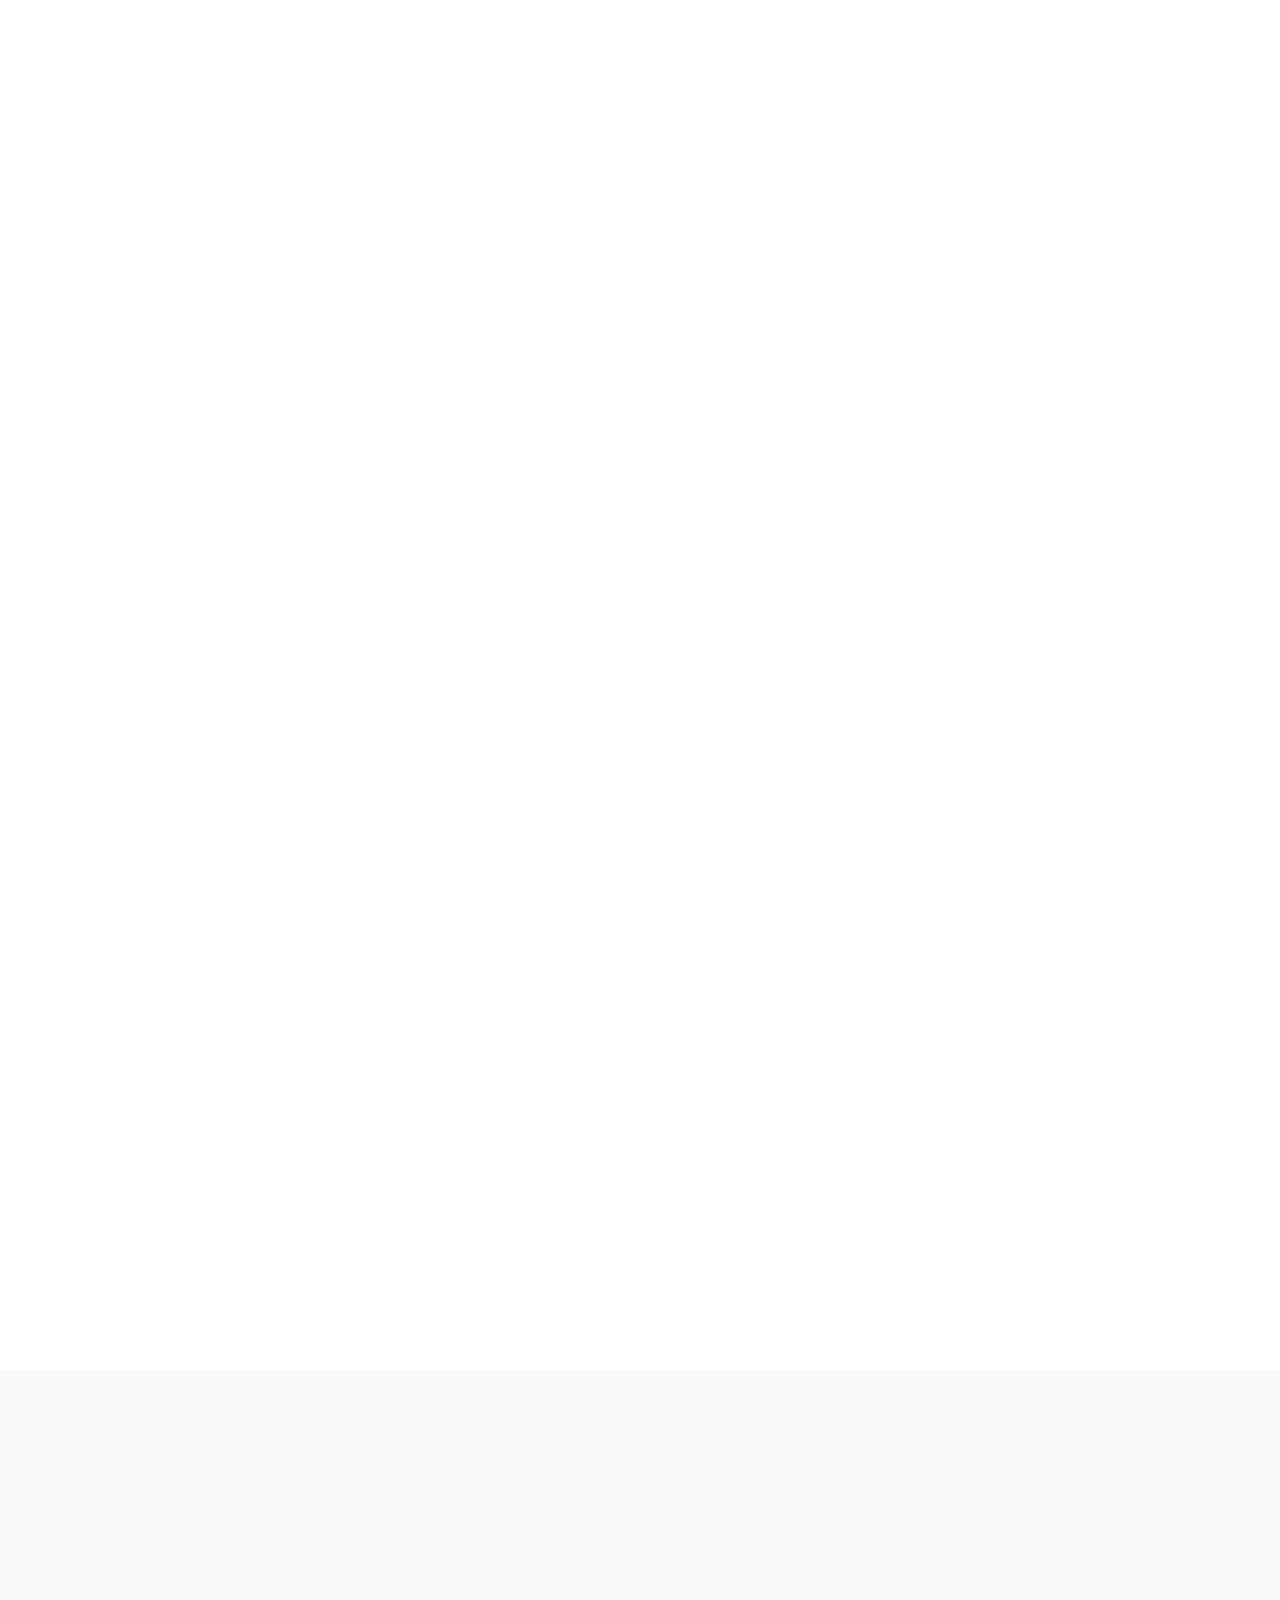
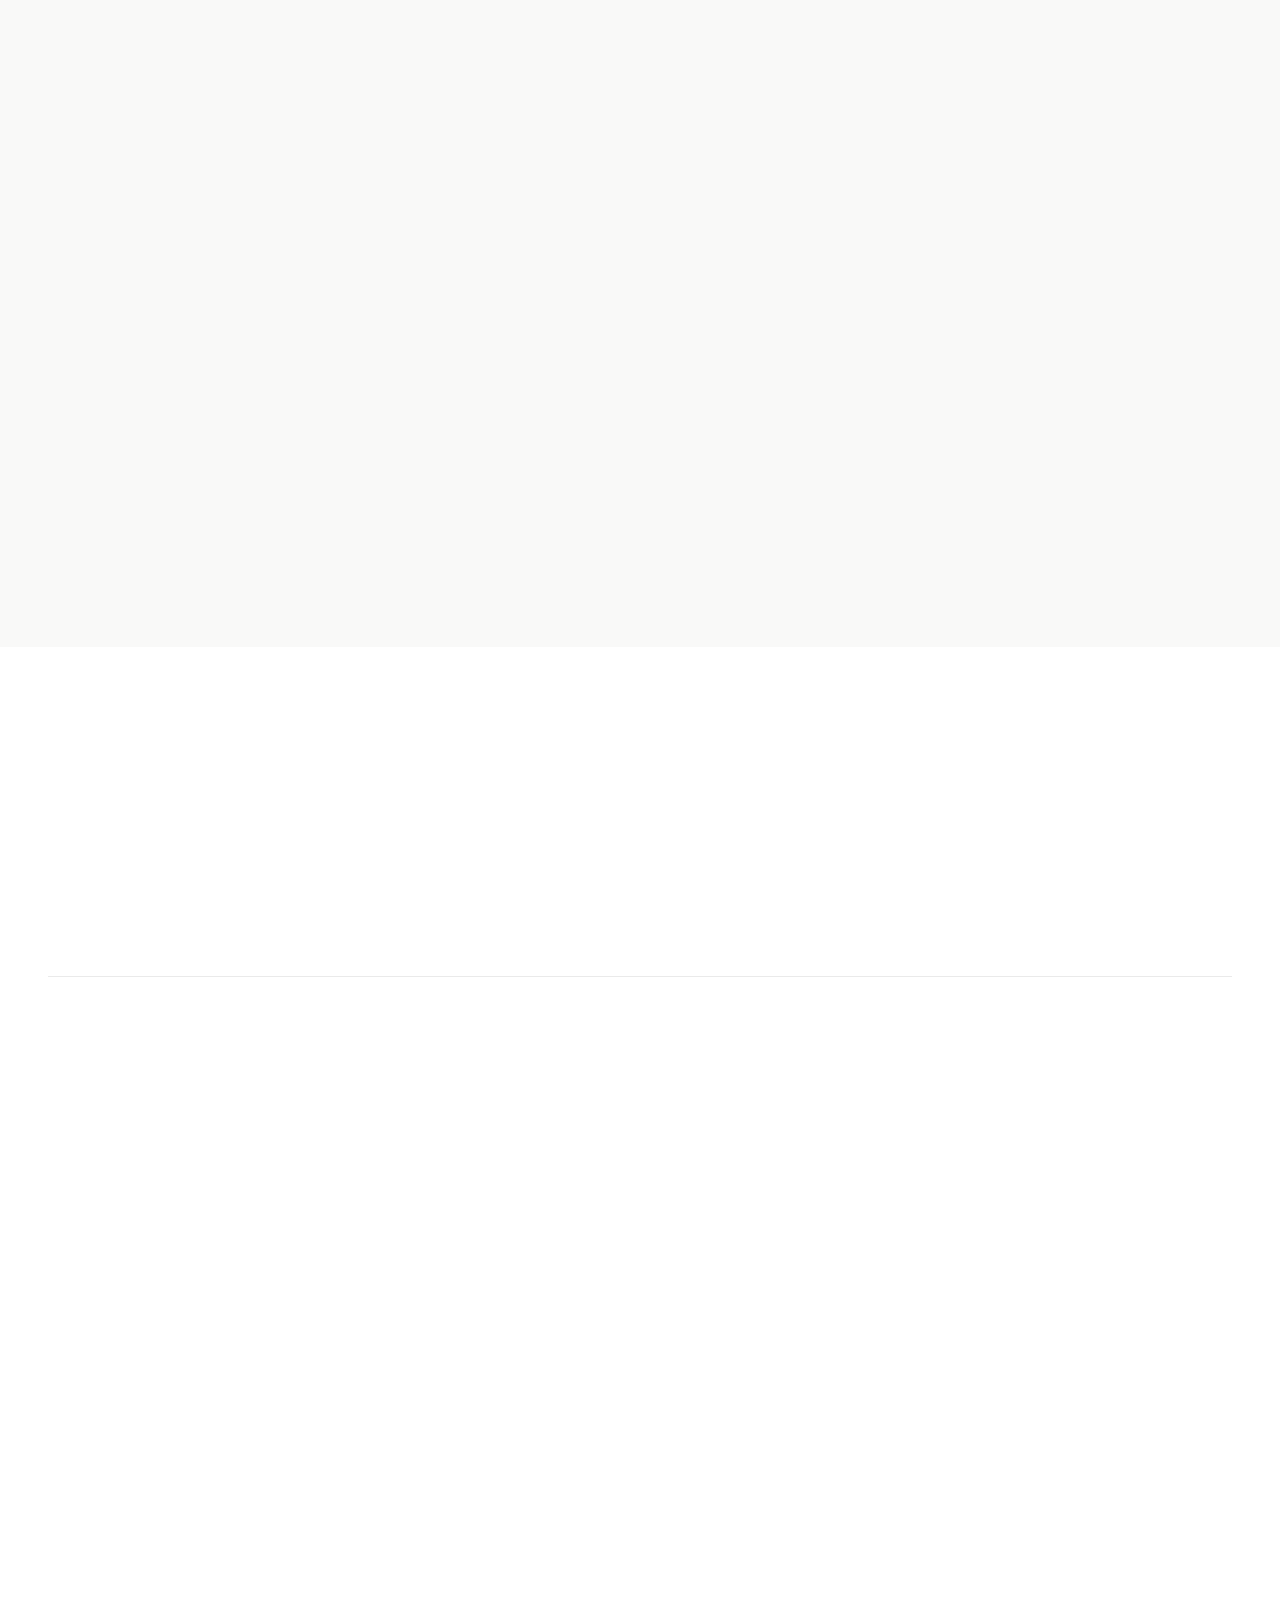
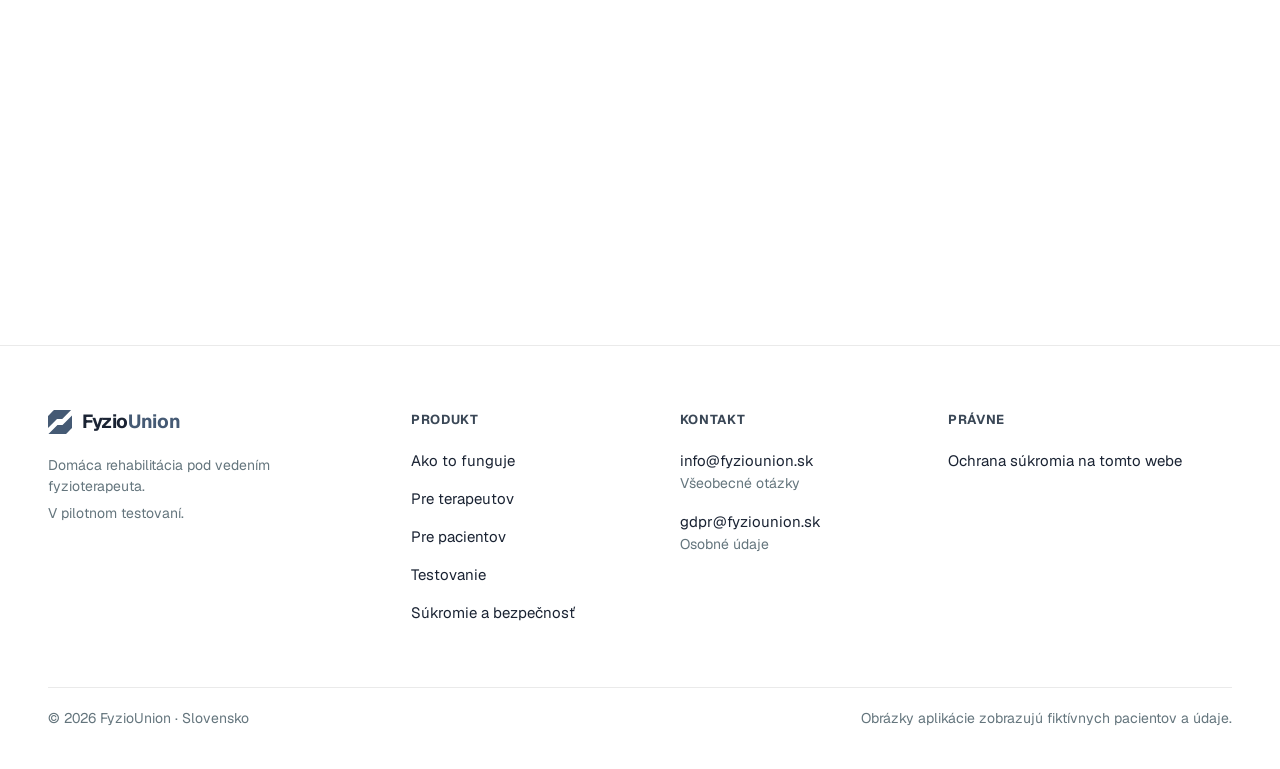
==== commit 545ddb88: "Úvodná stránka z monorepa (apps/landing @ 0067c93)" ====
--- a/index.html
+++ b/index.html
@@ -1,588 +1,13 @@
-<!DOCTYPE html>
-<html lang="sk">
-<head>
-<meta charset="UTF-8">
-<meta name="viewport" content="width=device-width, initial-scale=1.0">
-<title>FyzioUnion — Rehabilitácia, ktorú si pacient odnesie domov</title>
-<link rel="preconnect" href="https://api.fontshare.com">
-<link rel="preconnect" href="https://fonts.gstatic.com" crossorigin>
-<link rel="stylesheet" href="https://api.fontshare.com/v2/css?f[]=cabinet-grotesk@500,700,800&f[]=switzer@300,400,500,600,700&display=swap">
-<link rel="stylesheet" href="https://fonts.googleapis.com/css2?family=Newsreader:ital,wght@0,400;0,500;0,600;1,400;1,500;1,600&family=Roboto+Mono:wght@400;500&display=swap">
-<style>
-/* ================================================
-   FyzioUnion landing · slate #455A74 palette
-   ================================================ */
-:root {
-  --font-display: "Newsreader", Georgia, serif;
-  --font-brand:   "Cabinet Grotesk", "Switzer", system-ui, sans-serif;
-  --font-body:    "Switzer", system-ui, -apple-system, sans-serif;
-  --font-mono:    "Roboto Mono", ui-monospace, monospace;
-
-  --bg:           #f8f9fb;
-  --bg-2:         #edf1f5;
-  --surface:      #ffffff;
-  --surface-2:    #f0f4f7;
-  --ink:          #182026;
-  --ink-soft:     #344049;
-  --muted:        #5a6b76;
-  --faint:        #8a9aa5;
-  --hair:         #dce3e8;
-  --hair-2:       #cdd6dc;
-  --accent:       #455a74;
-  --accent-soft:  #edf1f5;
-  --accent-deep:  #2d3d4f;
-  --navy:         #2d3d4f;
-  --navy-deep:    #1a2530;
-  --ok:           #1f9d6b;
-  --shadow-1: 0 1px 2px rgba(45,61,79,0.05), 0 8px 22px rgba(45,61,79,0.07);
-  --shadow-2: 0 2px 6px rgba(45,61,79,0.08), 0 22px 50px rgba(45,61,79,0.14);
-  --nav-bg:       rgba(248,249,251,0.82);
-}
-html[data-theme="dark"] {
-  --bg:           #0f1418;
-  --bg-2:         #141b22;
-  --surface:      #171f27;
-  --surface-2:    #1e2832;
-  --ink:          #e8ecf0;
-  --ink-soft:     #c0cad4;
-  --muted:        #8899a6;
-  --faint:        #5e6f7c;
-  --hair:         #253040;
-  --hair-2:       #2e3d4e;
-  --accent:       #7e9ab5;
-  --accent-soft:  #1c2a38;
-  --accent-deep:  #b0c3d3;
-  --navy:         #253344;
-  --navy-deep:    #111a23;
-  --ok:           #34b885;
-  --shadow-1: 0 1px 2px rgba(0,0,0,0.3), 0 10px 26px rgba(0,0,0,0.34);
-  --shadow-2: 0 2px 8px rgba(0,0,0,0.42), 0 26px 56px rgba(0,0,0,0.52);
-  --nav-bg:       rgba(15,20,24,0.80);
-}
-
-* { box-sizing: border-box; margin: 0; padding: 0; }
-html { scroll-behavior: smooth; -webkit-text-size-adjust: 100%; }
-body {
-  font-family: var(--font-body); font-weight: 400;
-  background: var(--bg); color: var(--ink); line-height: 1.62;
-  -webkit-font-smoothing: antialiased;
-  font-optical-sizing: auto; font-kerning: normal;
-  transition: background .4s, color .4s;
-  overflow-x: hidden;
-}
-.wrap { width: 100%; max-width: 1120px; margin: 0 auto; padding: 0 24px; }
-
-.eyebrow {
-  display: block;
-  font-family: var(--font-mono); font-size: 11px; font-weight: 600;
-  letter-spacing: 0.14em; text-transform: uppercase;
-  color: var(--accent); margin-bottom: 22px;
-  margin-left: -0.07em;
-}
-
-/* ---- NAV ---- */
-.nav {
-  position: sticky; top: 0; z-index: 50;
-  background: var(--nav-bg);
-  backdrop-filter: saturate(160%) blur(16px);
-  -webkit-backdrop-filter: saturate(160%) blur(16px);
-  border-bottom: 1px solid transparent;
-  transition: border-color .3s, background .4s;
-}
-.nav.scrolled { border-bottom-color: var(--hair); }
-.nav-inner { height: 62px; display: flex; align-items: center; justify-content: center; }
-.brand { display: flex; align-items: center; gap: 11px; text-decoration: none; }
-.brand-name { font-family: var(--font-brand); font-weight: 800; font-size: 19px; letter-spacing: -0.04em; }
-.brand-name .a { color: var(--ink); }
-.brand-name .b { color: var(--accent); }
-.toggle {
-  width: 38px; height: 38px; border-radius: 10px;
-  border: 1px solid var(--hair); background: var(--surface);
-  color: var(--ink-soft); cursor: pointer; display: grid; place-items: center;
-  transition: background .2s, border-color .2s, transform .15s;
-}
-.toggle:hover { background: var(--surface-2); border-color: var(--hair-2); }
-.toggle:active { transform: scale(.92); }
-.toggle svg { width: 18px; height: 18px; }
-.toggle .moon { display: none; }
-html[data-theme="dark"] .toggle .sun { display: none; }
-html[data-theme="dark"] .toggle .moon { display: block; }
-
-/* ---- HERO ---- */
-.hero {
-  padding: clamp(80px, 12vw, 160px) 0 clamp(64px, 9vw, 120px); border-bottom: 1px solid var(--hair);
-  position: relative;
-  background:
-    radial-gradient(ellipse 80% 60% at 60% 30%, color-mix(in oklch, var(--bg), var(--accent) 7%) 0%, var(--bg) 70%),
-    radial-gradient(circle, rgba(69,90,116,0.13) 1px, transparent 1px);
-  background-size: 100% 100%, 28px 28px;
-}
-.hero h1 {
-  font-family: var(--font-display); font-weight: 600;
-  font-size: clamp(42px, 7vw, 68px);
-  line-height: 1.05; letter-spacing: -0.02em;
-  max-width: 18ch; color: var(--ink); text-wrap: balance;
-}
-.hero h1 em { font-style: italic; color: var(--faint); font-weight: 400; }
-.hero-lede {
-  margin-top: 22px; max-width: 58ch;
-  font-size: 1.0625rem; font-weight: 300; line-height: 1.7; color: var(--ink-soft);
-}
-.hero-grid { display: grid; grid-template-columns: 1fr; gap: 44px; align-items: center; }
-.hero-visual { display: flex; justify-content: center; }
-.hero-btns { margin-top: 38px; display: flex; gap: 12px; flex-wrap: wrap; align-items: center; }
-.btn-primary {
-  appearance: none; border: none; cursor: pointer; text-decoration: none;
-  font-family: var(--font-body); font-size: 15px; font-weight: 600;
-  color: #fff; background: var(--accent);
-  padding: 0 24px; height: 50px; border-radius: 12px;
-  display: inline-flex; align-items: center; gap: 10px;
-  box-shadow: var(--shadow-1);
-  transition: background .18s, transform .14s, box-shadow .18s;
-}
-.btn-primary:hover { background: var(--accent-deep); box-shadow: var(--shadow-2); }
-.btn-primary:active { transform: scale(.985); }
-.btn-outline {
-  appearance: none; cursor: pointer; text-decoration: none;
-  font-family: var(--font-body); font-size: 15px; font-weight: 600;
-  color: var(--accent); background: none;
-  padding: 0 24px; height: 50px; border-radius: 12px; border: 1.5px solid var(--hair-2);
-  display: inline-flex; align-items: center; gap: 10px;
-  transition: background .18s, border-color .18s, transform .14s;
-}
-.btn-outline:hover { background: var(--accent-soft); border-color: var(--accent); }
-.btn-outline:active { transform: scale(.985); }
-.btn-primary svg, .btn-outline svg { width: 16px; height: 16px; transition: transform .22s; }
-.btn-primary:hover svg, .btn-outline:hover svg { transform: translateX(3px); }
-
-/* ---- ABOUT split ---- */
-.about { padding: clamp(52px, 7vw, 88px) 0 clamp(56px, 8vw, 96px); border-bottom: 1px solid var(--hair); }
-.about-intro { margin-bottom: 44px; }
-.about-intro h2 {
-  font-family: var(--font-display); font-weight: 500;
-  font-size: clamp(28px, 4.5vw, 40px);
-  line-height: 1.08; letter-spacing: -0.016em; color: var(--ink); max-width: 22ch;
-}
-.about-intro p { margin-top: 14px; color: var(--muted); font-size: 16px; max-width: 52ch; }
-.about-grid { display: grid; grid-template-columns: 1fr; gap: 16px; }
-.about-card {
-  background: var(--surface); border: 1px solid var(--hair);
-  border-radius: 18px; padding: 32px 30px 28px; box-shadow: var(--shadow-1);
-  transition: transform .28s cubic-bezier(.4,.1,.2,1), box-shadow .28s;
-}
-.about-card:hover { transform: translateY(-3px); box-shadow: var(--shadow-2); }
-.about-label {
-  font-family: var(--font-mono); font-size: 11px; font-weight: 600;
-  letter-spacing: 0.14em; text-transform: uppercase; color: var(--accent);
-}
-.about-card h3 {
-  font-family: var(--font-display); font-weight: 600; font-size: clamp(19px, 2.2vw, 24px);
-  letter-spacing: -0.01em; color: var(--ink); margin-top: 13px;
-}
-.about-card .sub { margin-top: 9px; font-size: 1rem; color: var(--muted); line-height: 1.62; max-width: 38ch; }
-.about-card.is-dark {
-  background: linear-gradient(150deg, #4f6480 0%, #455a74 55%, #3a4d63 100%);
-  border-color: rgba(255,255,255,0.14); color: #fff;
-  box-shadow: 0 14px 40px rgba(69,90,116,0.32);
-}
-.about-card.is-dark:hover { box-shadow: 0 22px 56px rgba(69,90,116,0.48); }
-.about-card.is-dark .about-label { color: rgba(255,255,255,0.58); }
-.about-card.is-dark h3 { color: #fff; }
-.about-card.is-dark .sub { color: rgba(255,255,255,0.74); }
-.about-card.is-dark .cap-list { border-top-color: rgba(255,255,255,0.4); }
-.about-card.is-dark .cap-list li { border-bottom-color: rgba(255,255,255,0.4); color: rgba(255,255,255,0.84); }
-.about-card.is-dark .cap-list li::before { background: rgba(255,255,255,0.52); }
-.cap-list { list-style: none; margin-top: 20px; border-top: 1px solid var(--hair); }
-.cap-list li {
-  padding: 11px 0; border-bottom: 1px solid var(--hair);
-  font-size: 1rem; color: var(--ink-soft);
-  display: flex; align-items: center; gap: 10px; line-height: 1.5;
-}
-.cap-list li::before {
-  content: ""; display: block; width: 5px; height: 5px; border-radius: 50%;
-  background: var(--accent); flex: none; align-self: flex-start; margin-top: 0.6em;
-}
-
-/* ---- HOW ---- */
-.how {
-  background: var(--bg-2);
-  border-top: 1px solid var(--hair); border-bottom: 1px solid var(--hair);
-  padding: clamp(52px, 7vw, 84px) 0 clamp(56px, 8vw, 92px);
-}
-.how-head { margin-bottom: 46px; max-width: 30ch; }
-.how-head h2 {
-  font-family: var(--font-display); font-weight: 500;
-  font-size: clamp(27px, 4.5vw, 40px);
-  line-height: 1.08; letter-spacing: -0.016em; color: var(--ink);
-}
-.steps3 { display: grid; grid-template-columns: 1fr; gap: 0; }
-.step3 { padding: 24px 0; border-top: 1px solid var(--hair-2); }
-.step3:first-child { border-top: none; padding-top: 0; }
-.snum {
-  font-family: var(--font-mono); font-size: 11.5px; font-weight: 600;
-  letter-spacing: 0.12em; color: var(--accent); text-transform: uppercase;
-}
-.step3 h3 {
-  font-family: var(--font-display); font-weight: 600; font-size: clamp(18px, 2vw, 22px);
-  letter-spacing: -0.01em; color: var(--ink); margin-top: 12px;
-}
-.step3 p { margin-top: 9px; color: var(--muted); font-size: 1rem; line-height: 1.62; max-width: 38ch; }
-
-/* ---- PORTALS ---- */
-.portals { padding: clamp(52px, 7vw, 84px) 0 clamp(60px, 9vw, 104px); background: var(--surface); border-bottom: 1px solid var(--hair); }
-.portals-head { margin-bottom: 38px; }
-.portals-head h2 {
-  font-family: var(--font-display); font-weight: 500;
-  font-size: clamp(27px, 4.5vw, 40px);
-  line-height: 1.08; letter-spacing: -0.016em; color: var(--ink); max-width: 20ch;
-}
-.portals-head p { margin-top: 13px; color: var(--muted); font-size: 16px; max-width: 50ch; }
-.portal-grid { display: grid; grid-template-columns: 1fr; gap: 16px; }
-.portal-card {
-  position: relative; display: flex; flex-direction: column; overflow: hidden;
-  background: var(--surface); border: 1px solid var(--hair);
-  border-radius: 20px; padding: 26px 28px 28px;
-  text-decoration: none; color: var(--ink);
-  transition: transform .28s cubic-bezier(.4,.1,.2,1), box-shadow .28s;
-  box-shadow: var(--shadow-1); min-height: 320px;
-}
-.portal-card:hover { transform: translateY(-4px); box-shadow: var(--shadow-2); }
-.portal-card.is-dark {
-  background: linear-gradient(150deg, #4f6480 0%, #455a74 55%, #3a4d63 100%);
-  border-color: rgba(255,255,255,0.14); color: #fff;
-  box-shadow: 0 16px 44px rgba(69,90,116,0.34);
-}
-.portal-card.is-dark:hover { box-shadow: 0 26px 60px rgba(69,90,116,0.5); }
-.portal-card.is-soft { background: var(--accent-soft); border-color: var(--hair-2); }
-.pc-preview {
-  height: 128px; margin: -26px -28px 20px; display: grid; place-items: center;
-  background: repeating-linear-gradient(135deg, var(--surface-2) 0 14px, var(--surface) 14px 28px);
-  border-bottom: 1px solid var(--hair);
-}
-.portal-card.is-soft .pc-preview {
-  background: repeating-linear-gradient(135deg, rgba(69,90,116,0.07) 0 14px, rgba(69,90,116,0.02) 14px 28px);
-  border-bottom-color: var(--hair-2);
-}
-.portal-card.is-soft .pc-chip { background: var(--surface); border-color: var(--hair-2); }
-.portal-card.is-dark .pc-preview {
-  background: repeating-linear-gradient(135deg, rgba(255,255,255,0.05) 0 14px, rgba(255,255,255,0.02) 14px 28px);
-  border-bottom-color: rgba(255,255,255,0.1);
-}
-.pc-chip {
-  display: inline-flex; align-items: center; gap: 7px;
-  font-family: var(--font-mono); font-size: 10px; font-weight: 600; letter-spacing: 0.12em; text-transform: uppercase;
-  color: var(--accent); background: var(--surface); border: 1px dashed var(--hair-2);
-  padding: 7px 13px; border-radius: 99px;
-}
-.portal-card.is-dark .pc-chip { color: #fff; background: rgba(255,255,255,0.08); border-color: rgba(255,255,255,0.2); }
-.pc-type {
-  font-family: var(--font-mono); font-size: 11px; font-weight: 600;
-  letter-spacing: 0.12em; text-transform: uppercase; color: var(--accent);
-}
-.portal-card h3 {
-  font-family: var(--font-display); font-weight: 600; font-size: clamp(22px, 3vw, 30px);
-  letter-spacing: -0.015em; color: var(--ink); margin-top: 14px;
-}
-.portal-card p { margin-top: 10px; font-size: 1rem; color: var(--muted); line-height: 1.6; flex: 1; max-width: 40ch; }
-.pc-link {
-  margin-top: 26px; display: flex; align-items: center; gap: 8px;
-  font-family: var(--font-mono); font-size: 12.5px; color: var(--accent); font-weight: 500;
-}
-.pc-link svg { width: 15px; height: 15px; transition: transform .22s; flex: none; }
-.portal-card:hover .pc-link svg { transform: translateX(4px); }
-.portal-card.is-dark .pc-type { color: rgba(255,255,255,0.6); }
-.portal-card.is-dark h3 { color: #fff; }
-.portal-card.is-dark p { color: rgba(255,255,255,0.76); }
-.portal-card.is-dark .pc-link { color: #fff; }
-
-/* ---- FOOTER ---- */
-footer { border-top: 1px solid var(--hair); padding: 28px 0; }
-.foot-inner { display: flex; align-items: center; justify-content: space-between; gap: 14px; flex-wrap: wrap; }
-.foot-brand { display: flex; align-items: center; gap: 9px; }
-.foot-name { font-family: var(--font-brand); font-weight: 800; font-size: 15px; letter-spacing: -0.04em; }
-.foot-name .a { color: var(--ink); }
-.foot-name .b { color: var(--accent); }
-.foot-meta { font-family: var(--font-mono); font-size: 12px; letter-spacing: 0.05em; color: var(--muted); }
-
-/* ---- DEVICE PLACEHOLDERS ---- */
-.mock-phone {
-  width: 250px; flex: none; padding: 11px; border-radius: 51px;
-  background: linear-gradient(150deg, #3a3d42 0%, #17181a 42%, #2b2d31 100%);
-  box-shadow: 0 44px 90px rgba(0,0,0,0.34), 0 6px 20px rgba(0,0,0,0.22),
-    inset 0 0 0 1.5px rgba(255,255,255,0.16), inset 0 0 0 3px rgba(0,0,0,0.5);
-  position: relative;
-}
-.mock-phone .btn-l, .mock-phone .btn-r { position:absolute; width:3px; border-radius:3px; }
-.mock-phone .btn-l { left:-2px; background:linear-gradient(90deg,#0d0e10,#3a3d42); }
-.mock-phone .btn-r { right:-2px; background:linear-gradient(270deg,#0d0e10,#3a3d42); }
-.mock-phone .b1 { top:84px; height:20px; } .mock-phone .b2 { top:120px; height:37px; } .mock-phone .b3 { top:166px; height:37px; }
-.mock-phone .br { top:134px; height:58px; }
-.mp-home { position:absolute; bottom:6px; left:0; right:0; z-index:60; display:flex; justify-content:center; pointer-events:none; }
-.mp-home span { width:96px; height:4px; border-radius:100px; background:rgba(0,0,0,0.28); }
-
-.mp-screen {
-  position: relative; border-radius: 40px; overflow: hidden;
-  display: block; padding: 0; background: #f4f6f9;
-}
-.mp-screen img { display: block; width: 100%; height: auto; }
-.mock-web {
-  border: 1px solid var(--hair); border-radius: 14px; overflow: hidden;
-  background: var(--surface); box-shadow: var(--shadow-1);
-}
-.mw-bar {
-  height: 38px; display: flex; align-items: center; gap: 7px; padding: 0 15px;
-  background: var(--surface-2); border-bottom: 1px solid var(--hair);
-}
-.mw-dot { width: 10px; height: 10px; border-radius: 50%; background: var(--hair-2); flex: none; }
-.mw-url { margin-left: 12px; font-family: var(--font-mono); font-size: 11px; color: var(--faint); letter-spacing: 0.02em; }
-.mw-screen {
-  aspect-ratio: 16 / 9; display: grid; place-items: center; padding: 30px;
-  background: repeating-linear-gradient(135deg, var(--surface-2) 0 15px, var(--surface) 15px 30px);
-}
-.ph-box {
-  display: flex; flex-direction: column; align-items: center; text-align: center; gap: 11px;
-  padding: 22px 20px; border: 1.5px dashed var(--hair-2); border-radius: 16px;
-  background: var(--surface); max-width: 300px;
-}
-.ph-icon { width: 38px; height: 38px; color: var(--accent); opacity: 0.85; }
-.ph-tag { font-family: var(--font-mono); font-size: 9.5px; font-weight: 600; letter-spacing: 0.14em; text-transform: uppercase; color: var(--accent); }
-.ph-title { font-family: var(--font-body); font-size: 13.5px; font-weight: 600; color: var(--ink-soft); line-height: 1.4; }
-.ph-sub { font-family: var(--font-mono); font-size: 10px; color: var(--faint); letter-spacing: 0.03em; }
-
-/* ---- REVEAL ---- */
-.reveal { opacity: 1; transform: none; }
-html.js .reveal { opacity: 0; transform: translateY(14px); transition: opacity .65s cubic-bezier(.4,.1,.2,1), transform .65s cubic-bezier(.4,.1,.2,1); }
-html.js .reveal.in { opacity: 1; transform: none; }
-html.js .reveal[data-d="1"] { transition-delay: .08s; }
-html.js .reveal[data-d="2"] { transition-delay: .16s; }
-@media (prefers-reduced-motion: reduce) {
-  html { scroll-behavior: auto; }
-  *, *::before, *::after {
-    animation-duration: 0.01ms !important;
-    animation-iteration-count: 1 !important;
-    transition-duration: 0.2s !important;
-  }
-  html.js .reveal { opacity: 1; transform: none; transition: none; }
-}
-
-/* ---- direct-edit color overrides ---- */
-.brand-name { font-size: 25px; }
-.about-card.is-dark .about-label,
-.about-card.is-dark .sub,
-.about-card.is-dark .cap-list li { color: #FFFFFF; }
-.about-card:not(.is-dark) .about-label,
-.about-card:not(.is-dark) .sub,
-.about-card:not(.is-dark) .cap-list li { color: #000000; }
-.portal-card.is-dark .pc-type,
-.portal-card.is-dark p { color: #FFFFFF; }
-.portal-card.is-soft .pc-type,
-.portal-card.is-soft p,
-.portal-card.is-soft .pc-link { color: #000000; }
-.about-card:not(.is-dark) .cap-list li::before { background: #000000; }
-
-/* ---- patient app mock ---- */
-.pa { padding: 0 13px; font-family: var(--font-body); color: #1a2333; }
-.pa-sb { display:flex; align-items:center; justify-content:space-between; padding:8px 8px 4px; font-family:var(--font-brand); font-weight:700; font-size:11px; }
-.pa-sb .r { display:flex; gap:4px; align-items:center; }
-.pa-sb .r i { width:15px; height:9px; background:#1a2333; border-radius:2px; display:block; }
-.pa-hd { display:flex; align-items:flex-start; justify-content:space-between; gap:8px; padding:6px 2px 0; }
-.pa-hd h4 { font-family:var(--font-brand); font-weight:800; font-size:15px; letter-spacing:-0.02em; line-height:1.1; }
-.pa-hd .sub { font-family:var(--font-brand); font-weight:500; font-size:9.5px; color:#64757d; margin-top:3px; }
-.pa-ring { width:34px; height:34px; border-radius:50%; border:3px solid #e2e8eb; border-top-color:#455a74; display:grid; place-items:center; font-family:var(--font-mono); font-size:8.5px; font-weight:600; color:#455a74; flex:none; }
-.pa-days { display:flex; justify-content:space-between; align-items:flex-start; margin:12px 0 0; }
-.pa-d { display:flex; flex-direction:column; align-items:center; gap:3px; font-family:var(--font-brand); flex:1; }
-.pa-d .dn { font-size:8px; color:#95a3ac; }
-.pa-d .dd { font-size:12px; font-weight:700; color:#344049; }
-.pa-d .dot { width:3px; height:3px; border-radius:50%; background:#455a74; }
-.pa-d.off .dot { background:transparent; }
-.pa-d.on { background:#3a4d63; border-radius:12px; padding:6px 0 4px; }
-.pa-d.on .dn, .pa-d.on .dd { color:#fff; }
-.pa-d.on .dot { background:#fff; }
-.pa-card { background:#fff; border:1px solid #e6ebef; border-radius:14px; margin-top:11px; padding:11px 12px; display:flex; align-items:center; gap:9px; }
-.pa-ic { width:26px; height:26px; border-radius:8px; background:#f0f3f6; display:grid; place-items:center; color:#455a74; flex:none; }
-.pa-ic svg { width:15px; height:15px; }
-.pa-card .t { font-size:11.5px; font-weight:600; flex:1; }
-.pa-card .chev { color:#95a3ac; font-size:14px; }
-.pa-assess { background:linear-gradient(150deg,#4f6480,#455a74 55%,#3a4d63); color:#fff; border-radius:14px; margin-top:10px; padding:12px; display:flex; align-items:center; gap:10px; }
-.pa-assess .pa-ic { background:rgba(255,255,255,0.14); color:#fff; }
-.pa-assess .lab { font-family:var(--font-mono); font-size:7px; letter-spacing:0.12em; color:rgba(255,255,255,0.62); }
-.pa-assess .tt { font-size:10px; font-weight:600; line-height:1.3; margin-top:3px; }
-.pa-assess .flex { flex:1; }
-.pa-sec { display:flex; align-items:baseline; justify-content:space-between; margin:14px 2px 8px; }
-.pa-sec .st { font-family:var(--font-brand); font-weight:800; font-size:12.5px; }
-.pa-sec .sc { font-family:var(--font-mono); font-size:8px; color:#64757d; }
-.pa-ex { background:#fff; border:1px solid #e6ebef; border-radius:14px; padding:8px; display:flex; align-items:center; gap:9px; margin-bottom:8px; }
-.pa-th { width:44px; height:52px; border-radius:9px; flex:none; background:repeating-linear-gradient(135deg,#dbe3ea 0 6px,#e9eef2 6px 12px); }
-.pa-ex .bd { flex:1; min-width:0; }
-.pa-ex .nm { font-size:11px; font-weight:600; white-space:nowrap; overflow:hidden; text-overflow:ellipsis; }
-.pa-ex .sb2 { font-size:9px; color:#64757d; margin:1px 0 5px; }
-.pa-pills { display:flex; gap:5px; }
-.pa-pill { font-family:var(--font-mono); font-size:8.5px; background:#f0f3f6; border-radius:6px; padding:3px 7px; color:#344049; }
-.pa-chk { width:22px; height:22px; border-radius:7px; border:1.6px solid #dce3e8; flex:none; }
-.pa-nav { position:absolute; left:0; right:0; bottom:0; height:46px; background:rgba(255,255,255,0.96); border-top:1px solid #e6ebef; display:flex; justify-content:space-around; align-items:center; }
-.pa-nav a { display:flex; flex-direction:column; align-items:center; gap:2px; text-decoration:none; color:#95a3ac; font-family:var(--font-brand); font-size:8px; font-weight:600; }
-.pa-nav a.on { color:#455a74; }
-.pa-nav a svg { width:16px; height:16px; }
-
-/* ---- RESPONSIVE ---- */
-@media (min-width: 740px) {
-  .wrap { padding: 0 40px; }
-  .hero { padding: 116px 0 96px; }
-  .about-grid { grid-template-columns: 1fr 1fr; gap: 18px; }
-  .steps3 { grid-template-columns: repeat(3, 1fr); column-gap: 30px; }
-  .step3 { border-top: none; border-left: 2px solid var(--accent); padding: 3px 0 0 20px; }
-  .portal-grid { grid-template-columns: 1fr 1fr; gap: 20px; }
-}
-@media (min-width: 860px) {
-  .hero-grid { grid-template-columns: 1.12fr 0.88fr; gap: 40px; }
-  .hero-visual { justify-content: flex-end; }
-}
-@media (min-width: 1080px) {
-  .hero h1 { font-size: clamp(56px, 5.8vw, 74px); }
-}
-</style>
-</head>
-<body>
-
-<!-- NAV -->
-<header class="nav" id="nav">
-  <div class="wrap nav-inner">
-    <a class="brand" href="#top" aria-label="FyzioUnion"><span class="brand-name"><span class="a">Fyzio</span><span class="b">Union</span></span>
-    </a>
-  </div>
-</header>
-
-<span id="top"></span>
-
-<!-- HERO -->
-<section class="hero" style="background: linear-gradient(180deg, #EDF1F5, #EDF1F5)">
-  <div class="wrap hero-grid">
-    <div class="hero-copy">
-    <h1 class="reveal" data-d="1">Rehabilitácia, ktorá pokračuje aj mimo ambulancie.</h1>
-    <p class="hero-lede reveal" data-d="1">FyzioUnion prepája terapeuta s pacientom. Zostavíte rehabilitačný plán z knižnice predpripravených programov a cvikov, pacient ho plní doma v mobilnej aplikácii a vy dostávate spätnú väzbu o jeho stave každý deň.</p>
-    </div>
-    <div class="hero-visual reveal" data-d="2">
-      <div class="mock-phone">
-        <span class="btn-l b1"></span><span class="btn-l b2"></span><span class="btn-l b3"></span><span class="btn-r br"></span>
-        <div class="mp-screen"><img src="refs/patient-home.png" alt="Náhľad pacientskej aplikácie — domovská obrazovka" /><div class="mp-home"></div></div>
-      </div>
-    </div>
-  </div>
-</section>
-
-<!-- ABOUT -->
-<section class="about">
-  <div class="wrap">
-    <div class="about-intro">
-      <h2 style="text-align: left">Pre terapeutov aj ich pacientov.</h2>
-      <p>FyzioUnion funguje pre obe strany rehabilitácie. Terapeut pracuje vo webovom rozhraní, pacient v mobilnej aplikácii.</p>
-    </div>
-    <div class="about-grid">
-      <div class="about-card is-dark">
-        <span class="about-label">Fyzioterapeut</span>
-        <h3>Webová aplikácia pre fyzioterapeutov</h3>
-        <p class="sub">Spravujte pacientov, zostavujte programy a sledujte ich plnenie medzi kontrolami.</p>
-        <ul class="cap-list">
-          <li>Správa pacientov a priradených programov</li>
-          <li>Knižnica so stovkami cvikov s videami</li>
-          <li>Sledovanie adherencie a bolesti</li>
-          <li>Hodnotiace dotazníky s automatickým vyhodnotením</li>
-        </ul>
-      </div>
-      <div class="about-card">
-        <span class="about-label">Pacient</span>
-        <h3>Mobilná aplikácia pre pacienta</h3>
-        <p class="sub">Prihlási sa kódom a vidí celý rehabilitačný plán po ruke, každý deň.</p>
-        <ul class="cap-list">
-          <li>Denný plán cvičení s inštruktážnymi videami a popismi</li>
-          <li>Zápis splnených sérií a dennej úrovne bolesti</li>
-          <li>Prehľad pokroku za 7, 30 alebo 90 dní</li>
-          <li>Periodické hodnotiace dotazníky priamo v aplikácii</li>
-        </ul>
-      </div>
-    </div>
-  </div>
-</section>
-
-<!-- HOW -->
-<section class="how" id="ako">
-  <div class="wrap">
-    <div class="how-head">
-      <h2 style="width: 866px">Od prvého stretnutia k domácemu cvičeniu.</h2>
-    </div>
-    <div class="steps3">
-      <div class="step3">
-        <span class="snum">Krok 01</span>
-        <h3>Zostavíte program za pár klikov</h3>
-        <p>Vyberiete cviky z knižnice, nastavíte rehabilitačné fázy a priradíte plán pacientovi.</p>
-      </div>
-      <div class="step3">
-        <span class="snum">Krok 02</span>
-        <h3>Pacient cvičí podľa vás, doma</h3>
-        <p>Kód z pozvánky mu odomkne celý plán na mobile s videami ku každému cviku na každý deň.</p>
-      </div>
-      <div class="step3">
-        <span class="snum">Krok 03</span>
-        <h3>Vidíte, či to funguje</h3>
-        <p>Pacient si denne zapíše bolesť a dochádzku. Vy vidíte priebeh a program upravíte podľa reálnych dát.</p>
-      </div>
-    </div>
-  </div>
-</section>
-
-<!-- PORTALS -->
-<section class="portals" id="portaly">
-  <div class="wrap">
-    <div class="portals-head">
-      <h2>Náhľad prototypov.</h2>
-      <p>Takto budú aplikácie vyzerať a fungovať. Otvorte si interaktívny náhľad jednotlivých aplikácií.</p>
-    </div>
-    <div class="portal-grid">
-      <a class="portal-card is-dark" href="https://terapeut.fyziounion.sk" target="_blank" rel="noopener noreferrer">
-        <span class="pc-type">Webová aplikácia</span>
-        <h3>Portál terapeuta</h3>
-        <p>Správa pacientov, tvorba cvičebných programov, sledovanie dochádzky a hodnotiace nástroje.</p>
-        <span class="pc-link">terapeut.fyziounion.sk <svg viewBox="0 0 24 24" fill="none" stroke="currentColor" stroke-width="2.2" stroke-linecap="round" stroke-linejoin="round" aria-hidden="true"><path d="M5 12h14M13 6l6 6-6 6"></path></svg></span>
-      </a>
-      <a class="portal-card is-soft" href="https://pacient.fyziounion.sk" target="_blank" rel="noopener noreferrer">
-        <span class="pc-type">Mobilná aplikácia</span>
-        <h3>Aplikácia pacienta</h3>
-        <p>Denný plán cvičení s videami, záznam bolesti a prehľad pokroku.</p>
-        <span class="pc-link">pacient.fyziounion.sk <svg viewBox="0 0 24 24" fill="none" stroke="currentColor" stroke-width="2.2" stroke-linecap="round" stroke-linejoin="round" aria-hidden="true"><path d="M5 12h14M13 6l6 6-6 6"></path></svg></span>
-      </a>
-    </div>
-  </div>
-</section>
-
-<!-- FOOTER -->
-<footer>
-  <div class="wrap foot-inner">
-    <div class="foot-brand">
-      <span class="foot-name"><span class="a">Fyzio</span><span class="b">Union</span></span>
-    </div>
-    <span class="foot-meta">náhľad prototypov · 2026</span>
-  </div>
-</footer>
-
-<script>
-(function () {
-  "use strict";
-  document.documentElement.className = "js";
-  var root = document.documentElement, theme = "light";
-  var nav = document.getElementById("nav");
-  function onScroll() { if (window.scrollY > 8) nav.classList.add("scrolled"); else nav.classList.remove("scrolled"); }
-  window.addEventListener("scroll", onScroll, { passive: true });
-  onScroll();
-  var items = document.querySelectorAll(".reveal");
-  function showAll() { items.forEach(function (e) { e.classList.add("in"); }); }
-  if ("IntersectionObserver" in window) {
-    var io = new IntersectionObserver(function (entries) {
-      entries.forEach(function (e) { if (e.isIntersecting) { e.target.classList.add("in"); io.unobserve(e.target); } });
-    }, { threshold: 0.12, rootMargin: "0px 0px -8% 0px" });
-    items.forEach(function (el) { io.observe(el); });
-    setTimeout(showAll, 1400);
-  } else { showAll(); }
-})();
-</script>
-</body>
-</html>
+<!DOCTYPE html><html lang="sk"><head><meta charset="utf-8"><meta name="viewport" content="width=device-width, initial-scale=1"><meta http-equiv="Content-Security-Policy" content="default-src 'self'; img-src 'self' data:; font-src 'self'; style-src 'self'; script-src 'self'; connect-src 'self'; base-uri 'none'; form-action 'none'; object-src 'none'"><meta name="referrer" content="strict-origin-when-cross-origin"><title>FyzioUnion: domáca rehabilitácia pod vedením fyzioterapeuta</title><meta name="description" content="Pacientovi zostavíte program z cvikov s videami. On cvičí doma podľa denného plánu, vy vidíte adherenciu a vývoj bolesti."><link rel="canonical" href="https://fyziounion.sk/"><meta name="robots" content="index, follow"><meta name="theme-color" content="#FFFFFF"><link rel="icon" href="/favicon.svg" type="image/svg+xml"><link rel="icon" href="/favicon-32.png" sizes="32x32" type="image/png"><link rel="apple-touch-icon" href="/apple-touch-icon.png"><link rel="preload" href="/fonts/instrument-serif-sk.woff2" as="font" type="font/woff2" crossorigin><meta property="og:type" content="website"><meta property="og:locale" content="sk_SK"><meta property="og:site_name" content="FyzioUnion"><meta property="og:title" content="FyzioUnion"><meta property="og:description" content="Pacientovi zostavíte program z cvikov s videami. On cvičí doma podľa denného plánu, vy vidíte adherenciu a vývoj bolesti."><meta property="og:url" content="https://fyziounion.sk/"><meta property="og:image" content="https://fyziounion.sk/og.png"><meta property="og:image:width" content="1200"><meta property="og:image:height" content="630"><meta property="og:image:alt" content="FyzioUnion: Domáce cvičenie, ktoré vidíte aj vy. Telefón pacienta s dnešným plánom a web terapeuta s adherenciou a bolesťou."><meta name="twitter:card" content="summary_large_image"><script type="module" src="/js/reveal.js"></script><link rel="stylesheet" href="/_astro/Footer.Ceo5x1i_.css"><link rel="stylesheet" href="/_astro/index.C5UXxZLZ.css"></head><body><!--
+      THESIS: Prvý pohľad ukazuje mechanizmus, nie náladu: web terapeuta a telefón pacienta s tým istým
+      programom. Odmieta štandardné SaaS hero s vymysleným dashboardom, gradientom a 3D telefónom.
+      OWN-WORLD: Klinický papier. Čistá biela, bridlica #455A74 len na akciách a značkách, atrament #1A2333,
+      Instrument Serif pre h1/h2, Geist pre všetko ostatné, rámy 1px #EAEAEA, rádius 12/6 px, žiadne tiene nad 0.04.
+      STORY: Fyzioterapeut z pozvánky pochopí, že zostaví program, pacient ho cvičí doma a on vidí plnenie a bolesť.
+      Uverí, lebo vidí skutočné obrazovky. Napíše nám, že sa chce zapojiť do testovania.
+      FIRST VIEWPORT: Jeden textový stĺpec vľavo: h1 v serife (80 px), podnadpis, bridlicové tlačidlo „Chcem sa zapojiť
+      do testovania", odkaz „Ako to funguje" a riadok stavu. Pod tým na celú šírku telefón Petra (dnešný plán) vedľa okna
+      webu W3 Pokrok Petra (adherencia + bolesť 30 dní), každý s popiskom pod sebou. Mobil: text, tlačidlo, telefón, výrez W3.
+      FORM: Smer určený briefom (Build prompt 06, L5), concept-seed vynechaný so súhlasom (Zastávka 1). Seed key: brief-pinned.
+      FINISH: unreviewed and undocumented is unfinished; this build ends with the finish review, the verdict, and DESIGN.md
+    --><a class="skip-link" href="#obsah">Preskočiť na obsah</a><header class="site-header" data-astro-cid-nen7h5rs><div class="wrap bar" data-astro-cid-nen7h5rs><a href="/" class="home" aria-label="FyzioUnion, úvod" data-astro-cid-nen7h5rs><span class="logo" data-astro-cid-f7espo7c><svg width="26" height="26" viewBox="0 0 512 512" aria-hidden="true" focusable="false" data-astro-cid-f7espo7c><path fill="currentColor" d="M374.07 254.95l-65.05 65.05H201.93L9.94 512H384.6c49.75-49.75 77.65-77.65 127.4-127.4V117.02z" data-astro-cid-f7espo7c></path><path fill="currentColor" d="M192.05 193.92l4.56-4.56h107.08L493.05 0H127.4C77.65 49.75 49.75 77.65 0 127.4v258.56l113.01-113.01z" data-astro-cid-f7espo7c></path></svg><span class="word" data-astro-cid-f7espo7c>Fyzio<span data-astro-cid-f7espo7c>Union</span></span></span></a><nav aria-label="Hlavná navigácia" data-astro-cid-nen7h5rs><ul class="anchors" data-astro-cid-nen7h5rs><li data-astro-cid-nen7h5rs><a href="/#ako-to-funguje" data-astro-cid-nen7h5rs>Ako to funguje</a></li><li data-astro-cid-nen7h5rs><a href="/#testovanie" data-astro-cid-nen7h5rs>Testovanie</a></li><li data-astro-cid-nen7h5rs><a href="/#sukromie" data-astro-cid-nen7h5rs>Súkromie</a></li></ul><ul class="actions" data-astro-cid-nen7h5rs><li data-astro-cid-nen7h5rs><a class="text" href="mailto:info@fyziounion.sk" data-astro-cid-nen7h5rs>Napíšte nám</a></li></ul></nav></div></header><main id="obsah"><section class="hero" aria-labelledby="hero-title" data-astro-cid-ge2uvauf><div class="wrap grid" data-astro-cid-ge2uvauf><div class="copy" data-astro-cid-ge2uvauf><h1 id="hero-title" data-astro-cid-ge2uvauf>Domáce cvičenie, ktoré vidíte aj vy.</h1><div class="intro" data-astro-cid-ge2uvauf><p class="lead" data-astro-cid-ge2uvauf>Pacientovi zostavíte program z cvikov s videami. On cvičí doma podľa denného plánu a vy vidíte, čo odcvičil a ako ho to bolelo.</p><div class="actions" data-astro-cid-ge2uvauf><a class="btn btn-primary" href="mailto:info@fyziounion.sk?subject=Testovanie%20FyzioUnion%20v%20novembri" data-astro-cid-ge2uvauf>Chcem sa zapojiť do testovania</a><a class="link" href="#ako-to-funguje" data-astro-cid-ge2uvauf><span data-astro-cid-ge2uvauf>Ako to funguje</span><svg aria-hidden="true" focusable="false" xmlns="http://www.w3.org/2000/svg" viewBox="0 0 256 256" fill="currentColor"><path d="M208.49,152.49l-72,72a12,12,0,0,1-17,0l-72-72a12,12,0,0,1,17-17L116,187V40a12,12,0,0,1,24,0V187l51.51-51.52a12,12,0,0,1,17,17Z"/></svg></a></div><p class="status" data-astro-cid-ge2uvauf>Hľadáme fyzioterapeutov na pilotné testovanie v novembri 2026.</p></div></div><div class="stage" data-astro-cid-ge2uvauf><figure class="fig-phone" data-astro-cid-ge2uvauf><div class="phone" data-astro-cid-gqlnkb4g><div class="statusbar" aria-hidden="true" data-astro-cid-gqlnkb4g><span data-astro-cid-gqlnkb4g>12:00</span><span class="sys" data-astro-cid-gqlnkb4g><svg aria-hidden="true" focusable="false" xmlns="http://www.w3.org/2000/svg" viewBox="0 0 256 256" fill="currentColor"><path d="M208,40V200a16,16,0,0,1-16,16H32A16,16,0,0,1,20.7,188.68l160-160A16,16,0,0,1,208,40Z"/></svg><svg aria-hidden="true" focusable="false" xmlns="http://www.w3.org/2000/svg" viewBox="0 0 256 256" fill="currentColor"><path d="M244.35,92.8l-104,125.43A15.93,15.93,0,0,1,128,224h0a15.93,15.93,0,0,1-12.31-5.77L11.65,92.8A15.65,15.65,0,0,1,8.11,80.91,15.93,15.93,0,0,1,14.28,70.1,186.67,186.67,0,0,1,128,32,186.67,186.67,0,0,1,241.72,70.1a15.93,15.93,0,0,1,6.17,10.81A15.65,15.65,0,0,1,244.35,92.8Z"/></svg><svg aria-hidden="true" focusable="false" xmlns="http://www.w3.org/2000/svg" viewBox="0 0 256 256" fill="currentColor"><path d="M200,56H32A24,24,0,0,0,8,80v96a24,24,0,0,0,24,24H200a24,24,0,0,0,24-24V80A24,24,0,0,0,200,56Zm8,120a8,8,0,0,1-8,8H32a8,8,0,0,1-8-8V80a8,8,0,0,1,8-8H200a8,8,0,0,1,8,8ZM192,96v64a8,8,0,0,1-8,8H48a8,8,0,0,1-8-8V96a8,8,0,0,1,8-8H184A8,8,0,0,1,192,96Zm64,0v64a8,8,0,0,1-16,0V96a8,8,0,0,1,16,0Z"/></svg></span></div><picture data-astro-cid-gqlnkb4g="true"><source srcset="/_astro/m10-plan.CjHk2rW6_Z14RSDS.avif 320w, /_astro/m10-plan.CjHk2rW6_Z1zbIYs.avif 480w, /_astro/m10-plan.CjHk2rW6_Z1LqTiL.avif 640w, /_astro/m10-plan.CjHk2rW6_Z3u57a.avif 900w" type="image/avif" sizes="(min-width: 1200px) 280px, (min-width: 900px) 24vw, 80vw"><source srcset="/_astro/m10-plan.CjHk2rW6_ev5W1.webp 320w, /_astro/m10-plan.CjHk2rW6_ZfMJny.webp 480w, /_astro/m10-plan.CjHk2rW6_Z1APg6i.webp 640w, /_astro/m10-plan.CjHk2rW6_76y5j.webp 900w" type="image/webp" sizes="(min-width: 1200px) 280px, (min-width: 900px) 24vw, 80vw"><img src="/_astro/m10-plan.CjHk2rW6_2rhbFw.webp" srcset="/_astro/m10-plan.CjHk2rW6_ev5W1.webp 320w, /_astro/m10-plan.CjHk2rW6_ZfMJny.webp 480w, /_astro/m10-plan.CjHk2rW6_Z1APg6i.webp 640w, /_astro/m10-plan.CjHk2rW6_76y5j.webp 900w" sizes="(min-width: 1200px) 280px, (min-width: 900px) 24vw, 80vw" alt="Mobilná aplikácia pacienta Petra, program Bolesť krčnej chrbtice, fáza 2, 4. týždeň zo 6. Dnešný plán: odcvičený 1 z 5 cvikov, pri cviku Izometrická flexia krku 1 z 3 sérií, ďalšie cviky s videami čakajú." loading="eager" decoding="async" data-astro-cid-gqlnkb4g="true" width="1080" height="2119"></picture></div><figcaption data-astro-cid-ge2uvauf><strong data-astro-cid-ge2uvauf>Peter v telefóne.</strong> Dnešný plán s videami cvikov, série si odškrtáva sám.</figcaption></figure><figure class="fig-web" data-astro-cid-ge2uvauf><div class="window" data-astro-cid-ge2uvauf><div class="chrome" aria-hidden="true" data-astro-cid-ge2uvauf><i data-astro-cid-ge2uvauf></i><i data-astro-cid-ge2uvauf></i><i data-astro-cid-ge2uvauf></i></div><picture><source type="image/avif" srcset="/_astro/w3-pokrok.C_8wGHf9_Z2omB1c.avif 900w, /_astro/w3-pokrok.C_8wGHf9_ZF6pc2.avif 1300w, /_astro/w3-pokrok.C_8wGHf9_Z2eluG1.avif 1700w, /_astro/w3-pokrok.C_8wGHf9_Z113rCP.avif 2108w" sizes="(min-width: 1200px) 900px, 76vw" media="(min-width: 900px)" width="2108" height="1252"><source type="image/webp" srcset="/_astro/w3-pokrok.C_8wGHf9_Z2dKWNI.webp 900w, /_astro/w3-pokrok.C_8wGHf9_ZmFCFe.webp 1300w, /_astro/w3-pokrok.C_8wGHf9_22xuDW.webp 1700w, /_astro/w3-pokrok.C_8wGHf9_Z1OlA6N.webp 2108w" sizes="(min-width: 1200px) 900px, 76vw" media="(min-width: 900px)" width="2108" height="1252"><source type="image/avif" srcset="/_astro/w3-karty.DE_FymdF_1DA4Pd.avif 480w, /_astro/w3-karty.DE_FymdF_16ILlf.avif 720w, /_astro/w3-karty.DE_FymdF_Z1f3EKu.avif 1010w" sizes="92vw" width="1010" height="1500"><source type="image/webp" srcset="/_astro/w3-karty.DE_FymdF_Z27d4mO.webp 480w, /_astro/w3-karty.DE_FymdF_1hkpxI.webp 720w, /_astro/w3-karty.DE_FymdF_ZVCSeG.webp 1010w" sizes="92vw" width="1010" height="1500"><img src="/_astro/w3-karty.DE_FymdF_1hkpxI.webp" alt="Webové rozhranie fyzioterapeuta, pacient Peter Horváth, záložka Pokrok za posledných 30 dní. Adherencia 79 %, stĺpcový graf dokončených cvičení po troch dňoch. Úroveň bolesti posledná 4, čiarový graf kolíše medzi 3 a 5." width="1010" height="1500" loading="eager" fetchpriority="high" decoding="async"></picture></div><figcaption data-astro-cid-ge2uvauf><strong data-astro-cid-ge2uvauf>Vy v prehliadači.</strong> Adherencia a bolesť Petra za posledných 30 dní.</figcaption></figure><p class="demo-note" data-astro-cid-ge2uvauf>Ukážka zo skutočnej aplikácie s fiktívnymi pacientmi a údajmi.</p></div></div></section><section id="ako-to-funguje" class="section how" aria-labelledby="how-title" data-astro-cid-l43jfdkk><div class="wrap" data-astro-cid-l43jfdkk><header class="section-head" data-reveal data-astro-cid-l43jfdkk><h2 id="how-title" class="h2" data-astro-cid-l43jfdkk>Ako to funguje</h2><p data-astro-cid-l43jfdkk>Dve aplikácie, jeden program. Vy pracujete v prehliadači, pacient v telefóne.</p></header><ol class="steps" data-astro-cid-l43jfdkk><li class="step" data-reveal data-astro-cid-l43jfdkk><div class="text" data-astro-cid-l43jfdkk><span class="num" aria-hidden="true" data-astro-cid-l43jfdkk>1</span><h3 class="h3" data-astro-cid-l43jfdkk>Pridáte pacienta a dostanete prístupový kód</h3><p class="body" data-astro-cid-l43jfdkk>V prehliadači pridáte pacienta. Dostanete 6-miestny prístupový kód, ktorý uvidíte na obrazovke a ktorý mu príde aj <span class="nw" data-astro-cid-l43jfdkk>e-mailom</span>. Program z cvikov mu priradíte hneď alebo až po tom, ako sa pripojí.</p></div><div class="visual" data-astro-cid-l43jfdkk><div class="shot" data-astro-cid-u7xbst2f><div class="chrome" aria-hidden="true" data-astro-cid-u7xbst2f><i data-astro-cid-u7xbst2f></i><i data-astro-cid-u7xbst2f></i><i data-astro-cid-u7xbst2f></i></div><picture data-astro-cid-u7xbst2f="true"><source srcset="/_astro/w2-kod.JGmhojT3_Zzrlgj.avif 480w, /_astro/w2-kod.JGmhojT3_Z1jlSwb.avif 720w, /_astro/w2-kod.JGmhojT3_Z1wWioo.avif 1000w, /_astro/w2-kod.JGmhojT3_16xpnK.avif 1400w, /_astro/w2-kod.JGmhojT3_ZfPdhr.avif 2038w" type="image/avif" sizes="(min-width: 900px) 700px, 92vw"><source srcset="/_astro/w2-kod.JGmhojT3_D5j7S.webp 480w, /_astro/w2-kod.JGmhojT3_Z5Oe7Y.webp 720w, /_astro/w2-kod.JGmhojT3_Jfdaa.webp 1000w, /_astro/w2-kod.JGmhojT3_Z1GrcQC.webp 1400w, /_astro/w2-kod.JGmhojT3_21mih7.webp 2038w" type="image/webp" sizes="(min-width: 900px) 700px, 92vw"><img src="/_astro/w2-kod.JGmhojT3_21mih7.webp" srcset="/_astro/w2-kod.JGmhojT3_D5j7S.webp 480w, /_astro/w2-kod.JGmhojT3_Z5Oe7Y.webp 720w, /_astro/w2-kod.JGmhojT3_Jfdaa.webp 1000w, /_astro/w2-kod.JGmhojT3_Z1GrcQC.webp 1400w, /_astro/w2-kod.JGmhojT3_21mih7.webp 2038w" sizes="(min-width: 900px) 700px, 92vw" alt="Webové rozhranie fyzioterapeuta, karta Napojenie pacienta: prístupový kód V92VRK zobrazený v šiestich políčkach a text Kód platí ešte 6 dní." loading="lazy" decoding="async" data-astro-cid-u7xbst2f="true" width="2038" height="501"></picture></div></div></li><li class="step" data-reveal data-astro-cid-l43jfdkk><div class="text" data-astro-cid-l43jfdkk><span class="num" aria-hidden="true" data-astro-cid-l43jfdkk>2</span><h3 class="h3" data-astro-cid-l43jfdkk>Pacient cvičí doma podľa denného plánu</h3><p class="body" data-astro-cid-l43jfdkk>Pacient zadá kód v mobilnej aplikácii a je pripojený k vám. Každý deň vidí plán cvikov s videami, zapisuje odcvičené série a bolesť na stupnici 0–10.</p></div><div class="visual visual-phone" data-astro-cid-l43jfdkk><div class="phone" data-astro-cid-gqlnkb4g><div class="statusbar" aria-hidden="true" data-astro-cid-gqlnkb4g><span data-astro-cid-gqlnkb4g>12:00</span><span class="sys" data-astro-cid-gqlnkb4g><svg aria-hidden="true" focusable="false" xmlns="http://www.w3.org/2000/svg" viewBox="0 0 256 256" fill="currentColor"><path d="M208,40V200a16,16,0,0,1-16,16H32A16,16,0,0,1,20.7,188.68l160-160A16,16,0,0,1,208,40Z"/></svg><svg aria-hidden="true" focusable="false" xmlns="http://www.w3.org/2000/svg" viewBox="0 0 256 256" fill="currentColor"><path d="M244.35,92.8l-104,125.43A15.93,15.93,0,0,1,128,224h0a15.93,15.93,0,0,1-12.31-5.77L11.65,92.8A15.65,15.65,0,0,1,8.11,80.91,15.93,15.93,0,0,1,14.28,70.1,186.67,186.67,0,0,1,128,32,186.67,186.67,0,0,1,241.72,70.1a15.93,15.93,0,0,1,6.17,10.81A15.65,15.65,0,0,1,244.35,92.8Z"/></svg><svg aria-hidden="true" focusable="false" xmlns="http://www.w3.org/2000/svg" viewBox="0 0 256 256" fill="currentColor"><path d="M200,56H32A24,24,0,0,0,8,80v96a24,24,0,0,0,24,24H200a24,24,0,0,0,24-24V80A24,24,0,0,0,200,56Zm8,120a8,8,0,0,1-8,8H32a8,8,0,0,1-8-8V80a8,8,0,0,1,8-8H200a8,8,0,0,1,8,8ZM192,96v64a8,8,0,0,1-8,8H48a8,8,0,0,1-8-8V96a8,8,0,0,1,8-8H184A8,8,0,0,1,192,96Zm64,0v64a8,8,0,0,1-16,0V96a8,8,0,0,1,16,0Z"/></svg></span></div><picture data-astro-cid-gqlnkb4g="true"><source srcset="/_astro/m12-cvik.B09_eSFl_Z15LySf.avif 320w, /_astro/m12-cvik.B09_eSFl_Z1A5pdO.avif 480w, /_astro/m12-cvik.B09_eSFl_Z1Mkzx8.avif 640w, /_astro/m12-cvik.B09_eSFl_Z4nKlw.avif 900w" type="image/avif" sizes="(min-width: 900px) 280px, 70vw"><source srcset="/_astro/m12-cvik.B09_eSFl_dBpHE.webp 320w, /_astro/m12-cvik.B09_eSFl_ZgGpBU.webp 480w, /_astro/m12-cvik.B09_eSFl_Z1BIVkE.webp 640w, /_astro/m12-cvik.B09_eSFl_6cRPW.webp 900w" type="image/webp" sizes="(min-width: 900px) 280px, 70vw"><img src="/_astro/m12-cvik.B09_eSFl_1Yuenl.webp" srcset="/_astro/m12-cvik.B09_eSFl_dBpHE.webp 320w, /_astro/m12-cvik.B09_eSFl_ZgGpBU.webp 480w, /_astro/m12-cvik.B09_eSFl_Z1BIVkE.webp 640w, /_astro/m12-cvik.B09_eSFl_6cRPW.webp 900w" sizes="(min-width: 900px) 280px, 70vw" alt="Mobilná aplikácia pacienta, detail cviku Izometrická extenzia krku: video cviku, séria 0 z 3, výdrž 10 sekúnd, 5 opakovaní a tlačidlo na odškrtnutie série." loading="lazy" decoding="async" data-astro-cid-gqlnkb4g="true" width="1080" height="2119"></picture></div></div></li><li class="step" data-reveal data-astro-cid-l43jfdkk><div class="text" data-astro-cid-l43jfdkk><span class="num" aria-hidden="true" data-astro-cid-l43jfdkk>3</span><h3 class="h3" data-astro-cid-l43jfdkk>Vidíte priebeh a plán upravíte</h3><p class="body" data-astro-cid-l43jfdkk>Pri každom pacientovi vidíte adherenciu za posledných 14 dní a vývoj bolesti. Plán upravíte v prehliadači a pacientovi sa zmena ukáže v aplikácii.</p></div><div class="visual" data-astro-cid-l43jfdkk><div class="shot" data-astro-cid-u7xbst2f><div class="chrome" aria-hidden="true" data-astro-cid-u7xbst2f><i data-astro-cid-u7xbst2f></i><i data-astro-cid-u7xbst2f></i><i data-astro-cid-u7xbst2f></i></div><picture data-astro-cid-u7xbst2f="true"><source srcset="/_astro/w1-adherencia.B4QurcAe_27bDHB.avif 480w, /_astro/w1-adherencia.B4QurcAe_Z2kPXWS.avif 720w, /_astro/w1-adherencia.B4QurcAe_Z2tk2Bi.avif 1000w, /_astro/w1-adherencia.B4QurcAe_ZrrKA0.avif 1400w, /_astro/w1-adherencia.B4QurcAe_4Izr9.avif 2041w" type="image/avif" sizes="(min-width: 900px) 700px, 92vw"><source srcset="/_astro/w1-adherencia.B4QurcAe_2tX45i.webp 480w, /_astro/w1-adherencia.B4QurcAe_Z1X4yAc.webp 720w, /_astro/w1-adherencia.B4QurcAe_Z14CqHO.webp 1000w, /_astro/w1-adherencia.B4QurcAe_WePit.webp 1400w, /_astro/w1-adherencia.B4QurcAe_1tqbkC.webp 2041w" type="image/webp" sizes="(min-width: 900px) 700px, 92vw"><img src="/_astro/w1-adherencia.B4QurcAe_1tqbkC.webp" srcset="/_astro/w1-adherencia.B4QurcAe_2tX45i.webp 480w, /_astro/w1-adherencia.B4QurcAe_Z1X4yAc.webp 720w, /_astro/w1-adherencia.B4QurcAe_Z14CqHO.webp 1000w, /_astro/w1-adherencia.B4QurcAe_WePit.webp 1400w, /_astro/w1-adherencia.B4QurcAe_1tqbkC.webp 2041w" sizes="(min-width: 900px) 700px, 92vw" alt="Webové rozhranie fyzioterapeuta, zoznam pacientov: Peter Horváth prebieha s adherenciou 76 % za 14 dní, Jana Mikulová 58 %, Zuzana Hudecová čaká na spustenie programu a Tomáš Baláž je pozvaný s prístupovým kódom." loading="lazy" decoding="async" data-astro-cid-u7xbst2f="true" width="2041" height="599"></picture></div></div></li></ol></div></section><section id="pre-terapeutov" class="section" aria-labelledby="features-title" data-astro-cid-cognygiv><div class="wrap" data-astro-cid-cognygiv><header class="section-head" data-reveal data-astro-cid-cognygiv><h2 id="features-title" class="h2" data-astro-cid-cognygiv>Čo máte k dispozícii vy</h2></header><div class="bento" data-astro-cid-cognygiv><article class="cell c-library" data-reveal data-astro-cid-cognygiv><h3 class="h3" data-astro-cid-cognygiv>Knižnica cvikov s videami</h3><p class="body" data-astro-cid-cognygiv>Oficiálne cviky FyzioUnion s krátkym videom a popisom. Pri výbere si video pustíte priamo v zozname.</p><p class="body sub" data-astro-cid-cognygiv><strong data-astro-cid-cognygiv>Vlastné cviky.</strong> Pridáte cvik s vlastným názvom, popisom a parametrami. Video k nemu zatiaľ nahrať nemôžete. <span class="badge" data-astro-cid-cognygiv>Čoskoro</span></p><div class="shot bare img" data-astro-cid-u7xbst2f><picture data-astro-cid-u7xbst2f="true"><source srcset="/_astro/w11-cviky.CA55MpIe_Z2a81cV.avif 480w, /_astro/w11-cviky.CA55MpIe_HwiVH.avif 720w, /_astro/w11-cviky.CA55MpIe_Zjx49S.avif 1000w, /_astro/w11-cviky.CA55MpIe_e1GQv.avif 1400w, /_astro/w11-cviky.CA55MpIe_217lJ8.avif 1673w" type="image/avif" sizes="(min-width: 900px) 640px, 92vw"><source srcset="/_astro/w11-cviky.CA55MpIe_Z1Ywn0s.webp 480w, /_astro/w11-cviky.CA55MpIe_S7W9b.webp 720w, /_astro/w11-cviky.CA55MpIe_Z17hD5.webp 1000w, /_astro/w11-cviky.CA55MpIe_ZzgqBs.webp 1400w, /_astro/w11-cviky.CA55MpIe_1cOdga.webp 1673w" type="image/webp" sizes="(min-width: 900px) 640px, 92vw"><img src="/_astro/w11-cviky.CA55MpIe_1cOdga.webp" srcset="/_astro/w11-cviky.CA55MpIe_Z1Ywn0s.webp 480w, /_astro/w11-cviky.CA55MpIe_S7W9b.webp 720w, /_astro/w11-cviky.CA55MpIe_Z17hD5.webp 1000w, /_astro/w11-cviky.CA55MpIe_ZzgqBs.webp 1400w, /_astro/w11-cviky.CA55MpIe_1cOdga.webp 1673w" sizes="(min-width: 900px) 640px, 92vw" alt="Knižnica cvikov vo webe terapeuta: vyhľadávanie, filtre Typ, Oblasť tela, Vybavenie, Pôvod a Obľúbené, pod nimi karty cvikov s náhľadom videa, napríklad Aktívna bočná flexia krku." loading="lazy" decoding="async" data-astro-cid-u7xbst2f="true" width="1673" height="1469"></picture></div></article><article class="cell c-editor" data-reveal data-astro-cid-cognygiv><h3 class="h3" data-astro-cid-cognygiv>Programy po fázach</h3><p class="body" data-astro-cid-cognygiv>Program rozdelíte na fázy, dni a cviky a pri každom cviku nastavíte série, opakovania, čas alebo záťaž. Hotový program priradíte ďalším pacientom.</p><div class="shot bare img" data-astro-cid-u7xbst2f><picture data-astro-cid-u7xbst2f="true"><source srcset="/_astro/w10-editor.BVhqaUmT_Z2dp1wJ.avif 480w, /_astro/w10-editor.BVhqaUmT_Z23rlwh.avif 720w, /_astro/w10-editor.BVhqaUmT_Z2ga7yT.avif 1000w, /_astro/w10-editor.BVhqaUmT_1jAX4e.avif 1400w, /_astro/w10-editor.BVhqaUmT_2tP3pF.avif 1673w" type="image/avif" sizes="(min-width: 900px) 460px, 92vw"><source srcset="/_astro/w10-editor.BVhqaUmT_Z22Nnkg.webp 480w, /_astro/w10-editor.BVhqaUmT_Z1RPHjN.webp 720w, /_astro/w10-editor.BVhqaUmT_Z1WJl36.webp 1000w, /_astro/w10-editor.BVhqaUmT_1C1JA2.webp 1400w, /_astro/w10-editor.BVhqaUmT_Z2hViRs.webp 1673w" type="image/webp" sizes="(min-width: 900px) 460px, 92vw"><img src="/_astro/w10-editor.BVhqaUmT_Z2hViRs.webp" srcset="/_astro/w10-editor.BVhqaUmT_Z22Nnkg.webp 480w, /_astro/w10-editor.BVhqaUmT_Z1RPHjN.webp 720w, /_astro/w10-editor.BVhqaUmT_Z1WJl36.webp 1000w, /_astro/w10-editor.BVhqaUmT_1C1JA2.webp 1400w, /_astro/w10-editor.BVhqaUmT_Z2hViRs.webp 1673w" sizes="(min-width: 900px) 460px, 92vw" alt="Editor programu Bolesť krčnej chrbtice: fáza Mobilita a uvoľnenie s trvaním 2 týždne, deň 1 so štyrmi cvikmi a ich parametrami, napríklad Zatlačenie brady v sede 3 × 10." loading="lazy" decoding="async" data-astro-cid-u7xbst2f="true" width="1673" height="924"></picture></div></article><article class="cell c-schedule" data-reveal data-astro-cid-cognygiv><h3 class="h3" data-astro-cid-cognygiv>Rozvrh, pozastavenie a ukončenie</h3><p class="body" data-astro-cid-cognygiv>Určíte, koľkokrát týždenne má pacient cvičiť. Dni si vyberie sám, alebo ich pevne nastavíte vy. Program pozastavíte napríklad počas choroby a neskôr obnovíte. Adherencia sa za ten čas nepočíta.</p><div class="shot bare img" data-astro-cid-u7xbst2f><picture data-astro-cid-u7xbst2f="true"><source srcset="/_astro/w4-program.Z7RhF2eN_1uwB21.avif 480w, /_astro/w4-program.Z7RhF2eN_yykgV.avif 720w, /_astro/w4-program.Z7RhF2eN_1NdbPO.avif 1000w, /_astro/w4-program.Z7RhF2eN_ZKHu5I.avif 1400w, /_astro/w4-program.Z7RhF2eN_2mXdOV.avif 1673w" type="image/avif" sizes="(min-width: 900px) 560px, 92vw"><source srcset="/_astro/w4-program.Z7RhF2eN_Z2ggxb1.webp 480w, /_astro/w4-program.Z7RhF2eN_J9Xtp.webp 720w, /_astro/w4-program.Z7RhF2eN_26CXmC.webp 1000w, /_astro/w4-program.Z7RhF2eN_ZshHyU.webp 1400w, /_astro/w4-program.Z7RhF2eN_Z2oN8sc.webp 1673w" type="image/webp" sizes="(min-width: 900px) 560px, 92vw"><img src="/_astro/w4-program.Z7RhF2eN_Z2oN8sc.webp" srcset="/_astro/w4-program.Z7RhF2eN_Z2ggxb1.webp 480w, /_astro/w4-program.Z7RhF2eN_J9Xtp.webp 720w, /_astro/w4-program.Z7RhF2eN_26CXmC.webp 1000w, /_astro/w4-program.Z7RhF2eN_ZshHyU.webp 1400w, /_astro/w4-program.Z7RhF2eN_Z2oN8sc.webp 1673w" sizes="(min-width: 900px) 560px, 92vw" alt="Priradený program Bolesť krčnej chrbtice: 2 fázy, 6 týždňov, 3× týždenne, stav Prebieha, tlačidlo Rozvrh a ponuka ďalších akcií." loading="lazy" decoding="async" data-astro-cid-u7xbst2f="true" width="1673" height="278"></picture></div></article><article class="cell c-individual" data-reveal data-astro-cid-cognygiv><h3 class="h3" data-astro-cid-cognygiv>Individuálne cviky</h3><p class="body" data-astro-cid-cognygiv>Keď nepotrebujete celý program, priradíte pacientovi len niekoľko cvikov.</p><div class="shot bare img" data-astro-cid-u7xbst2f><picture data-astro-cid-u7xbst2f="true"><source srcset="/_astro/w4-individualne.DK0TUXXV_1YbVaK.avif 480w, /_astro/w4-individualne.DK0TUXXV_Z1M3GlI.avif 720w, /_astro/w4-individualne.DK0TUXXV_Z1jE9eu.avif 1000w, /_astro/w4-individualne.DK0TUXXV_1v9orS.avif 1400w, /_astro/w4-individualne.DK0TUXXV_Hfyt2.avif 1673w" type="image/avif" sizes="(min-width: 900px) 560px, 92vw"><source srcset="/_astro/w4-individualne.DK0TUXXV_Z1GiAJH.webp 480w, /_astro/w4-individualne.DK0TUXXV_14YSLx.webp 720w, /_astro/w4-individualne.DK0TUXXV_1bLK2K.webp 1000w, /_astro/w4-individualne.DK0TUXXV_Z13AP4N.webp 1400w, /_astro/w4-individualne.DK0TUXXV_Z1QuF3E.webp 1673w" type="image/webp" sizes="(min-width: 900px) 560px, 92vw"><img src="/_astro/w4-individualne.DK0TUXXV_Z1QuF3E.webp" srcset="/_astro/w4-individualne.DK0TUXXV_Z1GiAJH.webp 480w, /_astro/w4-individualne.DK0TUXXV_14YSLx.webp 720w, /_astro/w4-individualne.DK0TUXXV_1bLK2K.webp 1000w, /_astro/w4-individualne.DK0TUXXV_Z13AP4N.webp 1400w, /_astro/w4-individualne.DK0TUXXV_Z1QuF3E.webp 1673w" sizes="(min-width: 900px) 560px, 92vw" alt="Priradený program Individuálne cviky: 1 fáza, bez určeného konca, 3× týždenne, stav Prebieha." loading="lazy" decoding="async" data-astro-cid-u7xbst2f="true" width="1673" height="278"></picture></div></article><article class="cell c-checkin" data-reveal data-astro-cid-cognygiv><h3 class="h3" data-astro-cid-cognygiv>Denný check-in</h3><p class="body" data-astro-cid-cognygiv>Zapnete krátke otázky, na ktoré pacient odpovedá pri cvičení.</p><div class="shot bare img" data-astro-cid-u7xbst2f><picture data-astro-cid-u7xbst2f="true"><source srcset="/_astro/w4b-checkin.B3aVt_g0_Z1OLy90.avif 480w, /_astro/w4b-checkin.B3aVt_g0_Z1iG96B.avif 720w, /_astro/w4b-checkin.B3aVt_g0_Zvm3CM.avif 1000w, /_astro/w4b-checkin.B3aVt_g0_2hCMWW.avif 1400w, /_astro/w4b-checkin.B3aVt_g0_Zz3Ovn.avif 1673w" type="image/avif" sizes="(min-width: 900px) 460px, 92vw"><source srcset="/_astro/w4b-checkin.B3aVt_g0_Z1wlLCc.webp 480w, /_astro/w4b-checkin.B3aVt_g0_Z10gmzN.webp 720w, /_astro/w4b-checkin.B3aVt_g0_Z1jEc6K.webp 1000w, /_astro/w4b-checkin.B3aVt_g0_1tkEtY.webp 1400w, /_astro/w4b-checkin.B3aVt_g0_Z1nlWYl.webp 1673w" type="image/webp" sizes="(min-width: 900px) 460px, 92vw"><img src="/_astro/w4b-checkin.B3aVt_g0_Z1nlWYl.webp" srcset="/_astro/w4b-checkin.B3aVt_g0_Z1wlLCc.webp 480w, /_astro/w4b-checkin.B3aVt_g0_Z10gmzN.webp 720w, /_astro/w4b-checkin.B3aVt_g0_Z1jEc6K.webp 1000w, /_astro/w4b-checkin.B3aVt_g0_1tkEtY.webp 1400w, /_astro/w4b-checkin.B3aVt_g0_Z1nlWYl.webp 1673w" sizes="(min-width: 900px) 460px, 92vw" alt="Záložka Check-in pacienta: päť pevných otázok s prepínačmi, zobrazené Spánok, Strava a Stres, všetky zapnuté." loading="lazy" decoding="async" data-astro-cid-u7xbst2f="true" width="1673" height="708"></picture></div></article></div><p class="soon" data-reveal data-astro-cid-cognygiv><span data-astro-cid-cognygiv>Hodnotiace dotazníky</span> <span class="badge" data-astro-cid-cognygiv>Čoskoro</span></p></div></section><section id="pre-pacientov" class="section section-tint" aria-labelledby="patient-title" data-astro-cid-cognygiv><div class="wrap patient" data-astro-cid-cognygiv><div class="patient-phone" data-reveal data-astro-cid-cognygiv><div class="phone" data-astro-cid-gqlnkb4g><div class="statusbar" aria-hidden="true" data-astro-cid-gqlnkb4g><span data-astro-cid-gqlnkb4g>12:00</span><span class="sys" data-astro-cid-gqlnkb4g><svg aria-hidden="true" focusable="false" xmlns="http://www.w3.org/2000/svg" viewBox="0 0 256 256" fill="currentColor"><path d="M208,40V200a16,16,0,0,1-16,16H32A16,16,0,0,1,20.7,188.68l160-160A16,16,0,0,1,208,40Z"/></svg><svg aria-hidden="true" focusable="false" xmlns="http://www.w3.org/2000/svg" viewBox="0 0 256 256" fill="currentColor"><path d="M244.35,92.8l-104,125.43A15.93,15.93,0,0,1,128,224h0a15.93,15.93,0,0,1-12.31-5.77L11.65,92.8A15.65,15.65,0,0,1,8.11,80.91,15.93,15.93,0,0,1,14.28,70.1,186.67,186.67,0,0,1,128,32,186.67,186.67,0,0,1,241.72,70.1a15.93,15.93,0,0,1,6.17,10.81A15.65,15.65,0,0,1,244.35,92.8Z"/></svg><svg aria-hidden="true" focusable="false" xmlns="http://www.w3.org/2000/svg" viewBox="0 0 256 256" fill="currentColor"><path d="M200,56H32A24,24,0,0,0,8,80v96a24,24,0,0,0,24,24H200a24,24,0,0,0,24-24V80A24,24,0,0,0,200,56Zm8,120a8,8,0,0,1-8,8H32a8,8,0,0,1-8-8V80a8,8,0,0,1,8-8H200a8,8,0,0,1,8,8ZM192,96v64a8,8,0,0,1-8,8H48a8,8,0,0,1-8-8V96a8,8,0,0,1,8-8H184A8,8,0,0,1,192,96Zm64,0v64a8,8,0,0,1-16,0V96a8,8,0,0,1,16,0Z"/></svg></span></div><picture data-astro-cid-gqlnkb4g="true"><source srcset="/_astro/m17-tyzden.BMBqd9S7_Z1Y38AH.avif 320w, /_astro/m17-tyzden.BMBqd9S7_ZgWw30.avif 480w, /_astro/m17-tyzden.BMBqd9S7_ZKsvyF.avif 640w, /_astro/m17-tyzden.BMBqd9S7_2kjigo.avif 900w" type="image/avif" sizes="(min-width: 900px) 280px, 80vw"><source srcset="/_astro/m17-tyzden.BMBqd9S7_Z1FCm4T.webp 320w, /_astro/m17-tyzden.BMBqd9S7_1sfsN.webp 480w, /_astro/m17-tyzden.BMBqd9S7_Z1yKE2D.webp 640w, /_astro/m17-tyzden.BMBqd9S7_1w19Mq.webp 900w" type="image/webp" sizes="(min-width: 900px) 280px, 80vw"><img src="/_astro/m17-tyzden.BMBqd9S7_ZcXW2F.webp" srcset="/_astro/m17-tyzden.BMBqd9S7_Z1FCm4T.webp 320w, /_astro/m17-tyzden.BMBqd9S7_1sfsN.webp 480w, /_astro/m17-tyzden.BMBqd9S7_Z1yKE2D.webp 640w, /_astro/m17-tyzden.BMBqd9S7_1w19Mq.webp 900w" sizes="(min-width: 900px) 280px, 80vw" alt="Mobilná aplikácia pacienta, obrazovka Pokrok za tento týždeň: dodržiavanie 100 %, 2 dni v rade, 11 cvičení a mriežka dní Odcvičené, Čiastočne, Ešte len bude." loading="lazy" decoding="async" data-astro-cid-gqlnkb4g="true" width="1080" height="2119"></picture></div></div><div class="patient-text" data-reveal data-astro-cid-cognygiv><h2 id="patient-title" class="h2" data-astro-cid-cognygiv>Čo dostane pacient</h2><p class="body lead" data-astro-cid-cognygiv>Aplikáciu dostane od svojho fyzioterapeuta. Po zadaní prístupového kódu vidí svoj program, každý deň plán cvikov s videami a vlastný pokrok za týždeň, mesiac aj tri mesiace. Pripomienku na cvičenie si zapne sám, v čase, ktorý mu vyhovuje.</p><ul class="stores" data-astro-cid-cognygiv><li data-astro-cid-cognygiv><span data-astro-cid-cognygiv>Android</span><span class="small" data-astro-cid-cognygiv>inštalácia od terapeuta</span></li><li data-astro-cid-cognygiv><span data-astro-cid-cognygiv>Google Play</span><span class="badge" data-astro-cid-cognygiv>Čoskoro</span></li><li data-astro-cid-cognygiv><span data-astro-cid-cognygiv>App Store</span><span class="badge" data-astro-cid-cognygiv>Čoskoro</span></li></ul></div></div></section><section id="testovanie" class="section section-tint" aria-labelledby="pilot-title" data-astro-cid-aecmzsna><div class="wrap" data-astro-cid-aecmzsna><header class="section-head" data-reveal data-astro-cid-aecmzsna><h2 id="pilot-title" class="h2" data-astro-cid-aecmzsna>Pilotné testovanie v novembri 2026</h2><p data-astro-cid-aecmzsna>V novembri aplikáciu prvýkrát nasadíme k reálnym pacientom. Hľadáme fyzioterapeutov, ktorí to s nami vyskúšajú.</p></header><dl class="qa" data-astro-cid-aecmzsna><div class="row" data-reveal data-astro-cid-aecmzsna><dt class="h3" data-astro-cid-aecmzsna>Kedy a ako dlho</dt><dd class="body" data-astro-cid-aecmzsna>V novembri 2026, 4 týždne.</dd></div><div class="row" data-reveal data-astro-cid-aecmzsna><dt class="h3" data-astro-cid-aecmzsna>Koľko to stojí</dt><dd class="body" data-astro-cid-aecmzsna>Nič. Testovanie je bezplatné.</dd></div><div class="row" data-reveal data-astro-cid-aecmzsna><dt class="h3" data-astro-cid-aecmzsna>Čo potrebujete</dt><dd class="body" data-astro-cid-aecmzsna><p data-astro-cid-aecmzsna>Počítač s prehliadačom a 1 až 3 pacientov, ktorí doma cvičia a majú telefón s Androidom.</p><p data-astro-cid-aecmzsna>Aplikácia zatiaľ nie je v Google Play. Nainštalujete ju s pacientom pri návšteve podľa nášho krátkeho návodu.</p><p class="inline-soon" data-astro-cid-aecmzsna>iPhone <span class="badge" data-astro-cid-aecmzsna>Čoskoro</span></p></dd></div><div class="row" data-reveal data-astro-cid-aecmzsna><dt class="h3" data-astro-cid-aecmzsna>Čo robíte vy a čo my</dt><dd class="body" data-astro-cid-aecmzsna><p data-astro-cid-aecmzsna>Pacienta pridáte vo svojom rozhraní ako „Pacient 01", „Pacient 02" a tak ďalej, s <span class="nw" data-astro-cid-aecmzsna>e-mailom</span>, ktorý od nás dostanete. Účet pacienta potom pripravíme celý my, už prepojený s vami. Pacientovi odovzdáte prihlasovacie údaje a on sa v aplikácii len prihlási a vyberie si tréningové dni.</p><p data-astro-cid-aecmzsna>Pacient do aplikácie nezadáva meno, <span class="nw" data-astro-cid-aecmzsna>e-mail</span> ani dátum narodenia. Kto je „Pacient 01", viete len vy.</p><p data-astro-cid-aecmzsna>Počas testu teda pacient prístupový kód nezadáva sám. Účet mu pripravíme my a on sa len prihlási.</p></dd></div><div class="row" data-reveal data-astro-cid-aecmzsna><dt class="h3" data-astro-cid-aecmzsna>Súhlas pacienta</dt><dd class="body" data-astro-cid-aecmzsna>Písomný informovaný súhlas pre pacientov pripravíme my, s vaším menom ako fyzioterapeuta. Pred začiatkom si ho spolu prejdeme.</dd></div><div class="row" data-reveal data-astro-cid-aecmzsna><dt class="h3" data-astro-cid-aecmzsna>Na čo sa údaje použijú</dt><dd class="body" data-astro-cid-aecmzsna>Pseudonymizované údaje o adherencii a bolesti spracujeme v študentskej odbornej práci (SOČ). Nič iné. Po skončení práce, najneskôr 30. 6. 2027, účty aj údaje zmažeme.</dd></div><div class="row" data-reveal data-astro-cid-aecmzsna><dt class="h3" data-astro-cid-aecmzsna>Čo od vás chceme</dt><dd class="body" data-astro-cid-aecmzsna>Aby ste aplikáciu používali pri reálnej terapii a na konci si s nami dali krátky rozhovor o tom, čo fungovalo a čo nie.</dd></div><div class="row" data-reveal data-astro-cid-aecmzsna><dt class="h3" data-astro-cid-aecmzsna>Čo počas testu ešte nefunguje</dt><dd class="body" data-astro-cid-aecmzsna><ul class="limits" data-astro-cid-aecmzsna><li data-astro-cid-aecmzsna>Videá majú len oficiálne cviky FyzioUnion. Vlastné cviky sú zatiaľ bez videa.</li><li data-astro-cid-aecmzsna>Hodnotiace dotazníky <span class="badge" data-astro-cid-aecmzsna>Čoskoro</span></li><li data-astro-cid-aecmzsna>Aplikácia pre pacienta beží len na Androide.</li></ul></dd></div></dl><div class="cta" data-reveal data-astro-cid-aecmzsna><a class="btn btn-primary" href="mailto:info@fyziounion.sk?subject=Testovanie%20FyzioUnion%20v%20novembri" data-astro-cid-aecmzsna>Chcem sa zapojiť do testovania</a><p class="small" data-astro-cid-aecmzsna>Napíšte nám, odpovieme vám osobne.</p></div></div></section><section id="sukromie" class="section" aria-labelledby="privacy-title" data-astro-cid-cobwjqwb><div class="wrap" data-astro-cid-cobwjqwb><header class="section-head" data-reveal data-astro-cid-cobwjqwb><h2 id="privacy-title" class="h2" data-astro-cid-cobwjqwb>Súkromie a bezpečnosť</h2><p data-astro-cid-cobwjqwb>Aplikácia pracuje so zdravotnými údajmi. Preto opisujeme, ako je postavená, nie čo sľubujeme.</p></header><ul class="facts" data-astro-cid-cobwjqwb><li data-reveal data-astro-cid-cobwjqwb><svg aria-hidden="true" focusable="false" class="ico" xmlns="http://www.w3.org/2000/svg" viewBox="0 0 256 256" fill="currentColor"><path d="M128,60a44,44,0,1,0,44,44A44.05,44.05,0,0,0,128,60Zm0,64a20,20,0,1,1,20-20A20,20,0,0,1,128,124Zm0-112a92.1,92.1,0,0,0-92,92c0,77.36,81.64,135.4,85.12,137.83a12,12,0,0,0,13.76,0,259,259,0,0,0,42.18-39C205.15,170.57,220,136.37,220,104A92.1,92.1,0,0,0,128,12Zm31.3,174.71A249.35,249.35,0,0,1,128,216.89a249.35,249.35,0,0,1-31.3-30.18C80,167.37,60,137.31,60,104a68,68,0,0,1,136,0C196,137.31,176,167.37,159.3,186.71Z"/></svg><p class="body" data-astro-cid-cobwjqwb><strong data-astro-cid-cobwjqwb>Údaje sú v EÚ.</strong> Databáza beží v dátovom centre vo Frankfurte.</p></li><li data-reveal data-astro-cid-cobwjqwb><svg aria-hidden="true" focusable="false" class="ico" xmlns="http://www.w3.org/2000/svg" viewBox="0 0 256 256" fill="currentColor"><path d="M208,76H180V56A52,52,0,0,0,76,56V76H48A20,20,0,0,0,28,96V208a20,20,0,0,0,20,20H208a20,20,0,0,0,20-20V96A20,20,0,0,0,208,76ZM100,56a28,28,0,0,1,56,0V76H100ZM204,204H52V100H204Zm-76-92a32,32,0,0,0-12,61.66V180a12,12,0,0,0,24,0v-6.34A32,32,0,0,0,128,112Zm0,24a8,8,0,1,1-8,8A8,8,0,0,1,128,136Z"/></svg><p class="body" data-astro-cid-cobwjqwb><strong data-astro-cid-cobwjqwb>Vidíte len svojich pacientov.</strong> Nevynucuje to rozhranie, ale samotná databáza. Každá tabuľka má pravidlá prístupu a overujú ich automatické testy.</p></li><li data-reveal data-astro-cid-cobwjqwb><svg aria-hidden="true" focusable="false" class="ico" xmlns="http://www.w3.org/2000/svg" viewBox="0 0 256 256" fill="currentColor"><path d="M225.29,165.93C216.61,151,212,129.57,212,104a84,84,0,0,0-168,0c0,25.58-4.59,47-13.27,61.93A20.08,20.08,0,0,0,30.66,186,19.77,19.77,0,0,0,48,196H208a19.77,19.77,0,0,0,17.31-10A20.08,20.08,0,0,0,225.29,165.93ZM54.66,172C63.51,154,68,131.14,68,104a60,60,0,0,1,120,0c0,27.13,4.48,50,13.33,68ZM172,224a12,12,0,0,1-12,12H96a12,12,0,0,1,0-24h64A12,12,0,0,1,172,224Z"/></svg><p class="body" data-astro-cid-cobwjqwb><strong data-astro-cid-cobwjqwb>Pripomienky neprezradia zdravotné údaje.</strong> Notifikácia v telefóne pacienta znie len „Máte plánované cvičenie.&quot;, bez názvu programu a bez čísel.</p></li><li data-reveal data-astro-cid-cobwjqwb><svg aria-hidden="true" focusable="false" class="ico" xmlns="http://www.w3.org/2000/svg" viewBox="0 0 256 256" fill="currentColor"><path d="M208,36H48A20,20,0,0,0,28,56v56c0,54.29,26.32,87.22,48.4,105.29,23.71,19.39,47.44,26,48.44,26.29a12.1,12.1,0,0,0,6.32,0c1-.28,24.73-6.9,48.44-26.29,22.08-18.07,48.4-51,48.4-105.29V56A20,20,0,0,0,208,36Zm-4,76c0,35.71-13.09,64.69-38.91,86.15A126.28,126.28,0,0,1,128,219.38a126.14,126.14,0,0,1-37.09-21.23C65.09,176.69,52,147.71,52,112V60H204ZM79.51,144.49a12,12,0,1,1,17-17L112,143l47.51-47.52a12,12,0,0,1,17,17l-56,56a12,12,0,0,1-17,0Z"/></svg><p class="body" data-astro-cid-cobwjqwb><strong data-astro-cid-cobwjqwb>Administrátorský účet nevidí zdravotné údaje.</strong> Aplikácia to vynucuje v databáze a overujú to automatické testy.</p></li><li data-reveal data-astro-cid-cobwjqwb><svg aria-hidden="true" focusable="false" class="ico" xmlns="http://www.w3.org/2000/svg" viewBox="0 0 256 256" fill="currentColor"><path d="M56.88,31.93A12,12,0,1,0,39.12,48.07l16,17.65C20.67,88.66,5.72,121.58,5,123.13a12.08,12.08,0,0,0,0,9.75c.37.82,9.13,20.26,28.49,39.61C59.37,198.34,92,212,128,212a131.34,131.34,0,0,0,51-10l20.09,22.1a12,12,0,0,0,17.76-16.14ZM128,188c-29.59,0-55.47-10.73-76.91-31.88A130.69,130.69,0,0,1,29.52,128c5.27-9.31,18.79-29.9,42-44.29l90.09,99.11A109.33,109.33,0,0,1,128,188Zm123-55.12c-.36.81-9,20-28,39.16a12,12,0,1,1-17-16.9A130.48,130.48,0,0,0,226.48,128a130.36,130.36,0,0,0-21.57-28.12C183.46,78.73,157.59,68,128,68c-3.35,0-6.7.14-10,.42a12,12,0,1,1-2-23.91c3.93-.34,8-.51,12-.51,36,0,68.63,13.67,94.49,39.52,19.35,19.35,28.11,38.8,28.48,39.61A12.08,12.08,0,0,1,251,132.88Z"/></svg><p class="body" data-astro-cid-cobwjqwb><strong data-astro-cid-cobwjqwb>Žiadna analytika, reklama ani sledovanie.</strong></p></li></ul></div></section><section class="section closing" aria-labelledby="closing-title" data-astro-cid-2rl6qrpo><div class="wrap" data-astro-cid-2rl6qrpo><div class="box" data-reveal data-astro-cid-2rl6qrpo><h2 id="closing-title" class="h2" data-astro-cid-2rl6qrpo>Chcete FyzioUnion vyskúšať vo svojej praxi?</h2><p class="body" data-astro-cid-2rl6qrpo>Napíšte nám pár slov o svojej praxi. Ozveme sa vám a dohodneme sa na ďalšom postupe.</p><div class="actions" data-astro-cid-2rl6qrpo><a class="btn btn-primary" href="mailto:info@fyziounion.sk?subject=Testovanie%20FyzioUnion%20v%20novembri" data-astro-cid-2rl6qrpo>Chcem sa zapojiť do testovania</a></div></div></div></section></main><footer class="footer" data-astro-cid-jo6i4kqk><div class="wrap" data-astro-cid-jo6i4kqk><div class="cols" data-astro-cid-jo6i4kqk><div class="brand" data-astro-cid-jo6i4kqk><span class="logo" data-astro-cid-f7espo7c><svg width="24" height="24" viewBox="0 0 512 512" aria-hidden="true" focusable="false" data-astro-cid-f7espo7c><path fill="currentColor" d="M374.07 254.95l-65.05 65.05H201.93L9.94 512H384.6c49.75-49.75 77.65-77.65 127.4-127.4V117.02z" data-astro-cid-f7espo7c></path><path fill="currentColor" d="M192.05 193.92l4.56-4.56h107.08L493.05 0H127.4C77.65 49.75 49.75 77.65 0 127.4v258.56l113.01-113.01z" data-astro-cid-f7espo7c></path></svg><span class="word" data-astro-cid-f7espo7c>Fyzio<span data-astro-cid-f7espo7c>Union</span></span></span><p class="small" data-astro-cid-jo6i4kqk>Domáca rehabilitácia pod vedením fyzioterapeuta.</p><p class="small status" data-astro-cid-jo6i4kqk>V pilotnom testovaní.</p></div><nav aria-labelledby="f-product" data-astro-cid-jo6i4kqk><h2 id="f-product" data-astro-cid-jo6i4kqk>Produkt</h2><ul data-astro-cid-jo6i4kqk><li data-astro-cid-jo6i4kqk><a href="/#ako-to-funguje" data-astro-cid-jo6i4kqk>Ako to funguje</a></li><li data-astro-cid-jo6i4kqk><a href="/#pre-terapeutov" data-astro-cid-jo6i4kqk>Pre terapeutov</a></li><li data-astro-cid-jo6i4kqk><a href="/#pre-pacientov" data-astro-cid-jo6i4kqk>Pre pacientov</a></li><li data-astro-cid-jo6i4kqk><a href="/#testovanie" data-astro-cid-jo6i4kqk>Testovanie</a></li><li data-astro-cid-jo6i4kqk><a href="/#sukromie" data-astro-cid-jo6i4kqk>Súkromie a bezpečnosť</a></li></ul></nav><div data-astro-cid-jo6i4kqk><h2 data-astro-cid-jo6i4kqk>Kontakt</h2><ul data-astro-cid-jo6i4kqk><li data-astro-cid-jo6i4kqk><a href="mailto:info@fyziounion.sk" data-astro-cid-jo6i4kqk>info@fyziounion.sk</a><span class="small" data-astro-cid-jo6i4kqk>Všeobecné otázky</span></li><li data-astro-cid-jo6i4kqk><a href="mailto:gdpr@fyziounion.sk" data-astro-cid-jo6i4kqk>gdpr@fyziounion.sk</a><span class="small" data-astro-cid-jo6i4kqk>Osobné údaje</span></li></ul></div><nav aria-labelledby="f-legal" data-astro-cid-jo6i4kqk><h2 id="f-legal" data-astro-cid-jo6i4kqk>Právne</h2><ul data-astro-cid-jo6i4kqk><li data-astro-cid-jo6i4kqk><a href="/sukromie" data-astro-cid-jo6i4kqk>Ochrana súkromia na tomto webe</a></li></ul></nav></div><div class="bottom small" data-astro-cid-jo6i4kqk><p data-astro-cid-jo6i4kqk>© 2026 FyzioUnion · Slovensko</p><p data-astro-cid-jo6i4kqk>Obrázky aplikácie zobrazujú fiktívnych pacientov a údaje.</p></div></div></footer></body></html>
--- a/_astro/Footer.Ceo5x1i_.css
+++ b/_astro/Footer.Ceo5x1i_.css
@@ -0,0 +1 @@
+@font-face{font-family:Instrument Serif;src:url(/fonts/instrument-serif-sk.woff2)format("woff2");font-weight:400;font-style:normal;font-display:swap}@font-face{font-family:Geist Variable;src:url(/fonts/geist-latin-wght-normal.woff2)format("woff2-variations");font-weight:100 900;font-style:normal;font-display:swap;unicode-range:U+??,U+131,U+152-153,U+2BB-2BC,U+2C6,U+2DA,U+2DC,U+304,U+308,U+329,U+2000-206F,U+20AC,U+2122,U+2191,U+2193,U+2212,U+2215,U+FEFF,U+FFFD}@font-face{font-family:Geist Variable;src:url(/fonts/geist-latin-ext-wght-normal.woff2)format("woff2-variations");font-weight:100 900;font-style:normal;font-display:swap;unicode-range:U+100-2BA,U+2BD-2C5,U+2C7-2CC,U+2CE-2D7,U+2DD-2FF,U+1D00-1DBF,U+1E00-1E9F,U+1EF2-1EFF,U+2020,U+20A0-20AB,U+20AD-20C0,U+2113,U+2C60-2C7F,U+A720-A7FF}:root{--white:#fff;--slate:#455a74;--slate-hover:#38495e;--slate-press:#2b384a;--slate-soft:#e9edf3;--slate-deep:#283443;--ink:#1a2333;--ink-soft:#3a4756;--muted:#64757d;--border:#eaeaea;--border-2:#d3dbe0;--raise:#eef2f5;--surface:#f9f9f8;--warning-bg:#fbf3db;--warning-text:#956400;--font-sans:"Geist Variable", -apple-system, "Segoe UI", sans-serif;--font-serif:"Instrument Serif", Georgia, serif;--ease-out:cubic-bezier(.16, 1, .3, 1);--gutter:16px;--max:1200px}@media (width>=768px){:root{--gutter:32px}}@media (width>=1200px){:root{--gutter:48px}}*,:before,:after{box-sizing:border-box}html{-webkit-text-size-adjust:100%;text-size-adjust:100%;scroll-behavior:smooth;scroll-padding-top:88px}@media (prefers-reduced-motion:reduce){html{scroll-behavior:auto}}body{background:var(--white);color:var(--ink);font-family:var(--font-sans);-webkit-font-smoothing:antialiased;font-variant-numeric:tabular-nums;margin:0;font-size:16px;line-height:1.6;overflow-x:clip}img,svg{max-width:100%;display:block}h1,h2,h3,p{margin:0}a{color:inherit;text-underline-offset:.2em;text-decoration-thickness:1px}::selection{background:var(--slate-soft);color:var(--slate-deep)}:focus-visible{outline:2px solid var(--slate);outline-offset:3px;border-radius:4px}.wrap{width:100%;max-width:calc(var(--max) + 2 * var(--gutter));padding-inline:var(--gutter);margin-inline:auto}.skip-link{left:var(--gutter);z-index:100;background:var(--white);color:var(--slate-deep);border:1px solid var(--border-2);border-radius:6px;padding:10px 14px;font-weight:600;position:absolute;top:8px;transform:translateY(-160%)}.skip-link:focus-visible{transform:none}.btn{min-height:48px;font:600 16px/1.2 var(--font-sans);transition:transform .16s var(--ease-out), background-color .16s var(--ease-out);border:1px solid #0000;border-radius:6px;justify-content:center;align-items:center;gap:8px;padding:0 22px;text-decoration:none;display:inline-flex}.btn-primary{background:var(--slate);color:var(--white)}.btn-primary:active{background:var(--slate-press);transform:scale(.97)}@media (hover:hover) and (pointer:fine){.btn-primary:hover{background:var(--slate-hover)}}.btn-small{min-height:44px;padding:0 16px;font-size:15px}.link{min-height:44px;color:var(--slate-deep);align-items:center;gap:6px;font-weight:600;text-decoration:none;display:inline-flex}.link span{text-decoration:underline;text-decoration-color:var(--border-2);text-underline-offset:.25em}@media (hover:hover) and (pointer:fine){.link:hover span{text-decoration-color:currentColor}}.link svg{flex:none;width:16px;height:16px}.badge{background:var(--warning-bg);color:var(--warning-text);letter-spacing:.05em;text-transform:uppercase;white-space:nowrap;border-radius:9999px;align-items:center;padding:2px 9px;font-size:11px;font-weight:700;line-height:1.6;display:inline-flex}@media (prefers-reduced-motion:reduce){*,:before,:after{transition:none!important;animation:none!important}}.section{padding-block:96px}@media (width>=900px){.section{padding-block:128px}}.section-tint{background:var(--surface)}.section-head{max-width:40rem;margin-bottom:48px}@media (width>=900px){.section-head{margin-bottom:64px}}.h2{font-family:var(--font-serif);letter-spacing:-.02em;color:var(--slate-deep);text-wrap:balance;font-size:clamp(38px,4.4vw,58px);font-weight:400;line-height:1.08}.section-head p{color:var(--ink-soft);text-wrap:pretty;margin-top:18px;font-size:18px;line-height:1.6}.h3{letter-spacing:-.01em;color:var(--ink);font-size:18px;font-weight:650;line-height:1.35}.body{color:var(--ink-soft);text-wrap:pretty;font-size:16px;line-height:1.6}.small{color:var(--muted);font-size:14px;line-height:1.5}.js [data-reveal]:not(.is-in){opacity:0;transform:translateY(12px)}.js [data-reveal]{transition:opacity .6s var(--ease-out), transform .6s var(--ease-out);transition-delay:calc(var(--i,0) * 80ms)}.nw{white-space:nowrap}.logo[data-astro-cid-f7espo7c]{color:var(--slate);align-items:center;gap:10px;display:inline-flex}.word[data-astro-cid-f7espo7c]{font:700 19px/1 var(--font-sans);letter-spacing:-.02em;color:var(--ink)}.word[data-astro-cid-f7espo7c] span[data-astro-cid-f7espo7c]{color:var(--slate)}.site-header[data-astro-cid-nen7h5rs]{z-index:20;background:var(--white);border-bottom:1px solid #0000;position:sticky;top:0}.bar[data-astro-cid-nen7h5rs]{justify-content:space-between;align-items:center;gap:24px;min-height:72px;display:flex}.home[data-astro-cid-nen7h5rs]{border-radius:6px;align-items:center;min-height:44px;text-decoration:none;display:inline-flex}nav[data-astro-cid-nen7h5rs]{align-items:center;gap:32px;display:flex}ul[data-astro-cid-nen7h5rs]{align-items:center;gap:28px;margin:0;padding:0;list-style:none;display:flex}nav[data-astro-cid-nen7h5rs] a[data-astro-cid-nen7h5rs]:not(.btn){min-height:44px;color:var(--ink-soft);align-items:center;font-size:15px;font-weight:500;text-decoration:none;display:inline-flex}@media (hover:hover) and (pointer:fine){nav[data-astro-cid-nen7h5rs] a[data-astro-cid-nen7h5rs]:not(.btn):hover{color:var(--ink);text-decoration:underline;text-decoration-color:var(--border-2)}}.actions[data-astro-cid-nen7h5rs]{gap:20px}.actions[data-astro-cid-nen7h5rs] .text[data-astro-cid-nen7h5rs]{color:var(--slate-deep);font-weight:600}.anchors[data-astro-cid-nen7h5rs]+.actions[data-astro-cid-nen7h5rs]{border-left:1px solid var(--border);padding-left:32px}@media (width<=899px){.anchors[data-astro-cid-nen7h5rs]{display:none}.anchors[data-astro-cid-nen7h5rs]+.actions[data-astro-cid-nen7h5rs]{border-left:0;padding-left:0}}@media (width<=479px){.actions[data-astro-cid-nen7h5rs]{gap:14px}.actions[data-astro-cid-nen7h5rs]:has(.register) li[data-astro-cid-nen7h5rs]:not(.register){display:none}}.footer[data-astro-cid-jo6i4kqk]{border-top:1px solid var(--border);padding-block:64px 40px}.cols[data-astro-cid-jo6i4kqk]{gap:40px;display:grid}.brand[data-astro-cid-jo6i4kqk] .small[data-astro-cid-jo6i4kqk]{max-width:18rem;margin-top:14px}.brand[data-astro-cid-jo6i4kqk] .status[data-astro-cid-jo6i4kqk]{margin-top:6px}h2[data-astro-cid-jo6i4kqk]{letter-spacing:.05em;text-transform:uppercase;color:var(--ink-soft);margin:0 0 12px;font-size:13px;font-weight:700}ul[data-astro-cid-jo6i4kqk]{gap:2px;margin:0;padding:0;list-style:none;display:grid}li[data-astro-cid-jo6i4kqk]{display:grid}a[data-astro-cid-jo6i4kqk]{min-height:36px;color:var(--ink);align-items:center;width:fit-content;font-size:15px;text-decoration:none;display:inline-flex}@media (hover:hover) and (pointer:fine){a[data-astro-cid-jo6i4kqk]:hover{text-decoration:underline;text-decoration-color:var(--border-2)}}li[data-astro-cid-jo6i4kqk] .small[data-astro-cid-jo6i4kqk]{margin-top:-6px;margin-bottom:8px}.bottom[data-astro-cid-jo6i4kqk]{border-top:1px solid var(--border);flex-wrap:wrap;justify-content:space-between;gap:8px 24px;margin-top:56px;padding-top:20px;display:flex}@media (pointer:coarse){a[data-astro-cid-jo6i4kqk]{min-height:44px}}@media (width>=900px){.cols[data-astro-cid-jo6i4kqk]{grid-template-columns:1.4fr 1fr 1fr 1.2fr;gap:32px}}
--- a/_astro/index.C5UXxZLZ.css
+++ b/_astro/index.C5UXxZLZ.css
@@ -0,0 +1 @@
+.phone[data-astro-cid-gqlnkb4g]{background:var(--raise);border:1px solid var(--border-2);border-radius:30px;padding:7px;box-shadow:0 2px 8px #0000000a;container-type:inline-size}.phone[data-astro-cid-gqlnkb4g] img{border-radius:0 0 23px 23px;width:100%;height:auto}.statusbar[data-astro-cid-gqlnkb4g]{background:var(--white);color:var(--ink);border-radius:23px 23px 0 0;justify-content:space-between;align-items:center;padding:4.6cqw 7cqw 1.4cqw;font-size:4.2cqw;font-weight:600;line-height:1;display:flex}.sys[data-astro-cid-gqlnkb4g]{gap:1.6cqw;display:flex}.sys[data-astro-cid-gqlnkb4g] svg{width:4.6cqw;height:4.6cqw}.hero[data-astro-cid-ge2uvauf]{padding-block:32px 88px}.grid[data-astro-cid-ge2uvauf]{grid-template-columns:minmax(0,1fr);gap:56px;display:grid}@media (width>=900px){.hero[data-astro-cid-ge2uvauf]{padding-block:48px 112px}.grid[data-astro-cid-ge2uvauf]{gap:56px}.copy[data-astro-cid-ge2uvauf] h1[data-astro-cid-ge2uvauf]{max-width:none}.lead[data-astro-cid-ge2uvauf]{max-width:36em}.actions[data-astro-cid-ge2uvauf]{margin-top:32px}.intro[data-astro-cid-ge2uvauf] .status[data-astro-cid-ge2uvauf]{border-top:0;margin-top:20px;padding-top:0}}h1[data-astro-cid-ge2uvauf]{font-family:var(--font-serif);letter-spacing:-.02em;color:var(--slate-deep);text-wrap:balance;max-width:10ch;font-size:clamp(46px,5.6vw,80px);font-weight:400;line-height:1.04}.lead[data-astro-cid-ge2uvauf]{max-width:30em;color:var(--ink-soft);text-wrap:pretty;margin-top:24px;font-size:19px;line-height:1.55}.actions[data-astro-cid-ge2uvauf]{flex-wrap:wrap;align-items:center;gap:12px 24px;margin-top:36px;display:flex}.signin[data-astro-cid-ge2uvauf]{color:var(--muted);margin-top:16px;font-size:15px}.signin[data-astro-cid-ge2uvauf] a[data-astro-cid-ge2uvauf]{color:var(--slate-deep);font-weight:600}.status[data-astro-cid-ge2uvauf]{border-top:1px solid var(--border);max-width:30em;color:var(--muted);margin-top:32px;padding-top:16px;font-size:14px;line-height:1.5}@media (width<=479px){.actions[data-astro-cid-ge2uvauf] .btn[data-astro-cid-ge2uvauf]{width:100%}}.stage[data-astro-cid-ge2uvauf]{grid-template-columns:repeat(12,minmax(0,1fr));align-items:start;gap:40px 0;display:grid}figure[data-astro-cid-ge2uvauf]{margin:0}figcaption[data-astro-cid-ge2uvauf]{color:var(--muted);text-wrap:pretty;margin-top:14px;font-size:14px;line-height:1.5}figcaption[data-astro-cid-ge2uvauf] strong[data-astro-cid-ge2uvauf]{color:var(--ink-soft);font-weight:600}.fig-phone[data-astro-cid-ge2uvauf]{grid-column:2/12}.demo-note[data-astro-cid-ge2uvauf]{color:var(--muted);grid-column:1/13;font-size:13px;line-height:1.5}.fig-web[data-astro-cid-ge2uvauf]{grid-column:1/13}.window[data-astro-cid-ge2uvauf]{background:var(--white);border:1px solid var(--border);border-radius:12px;overflow:hidden;box-shadow:0 2px 8px #0000000a}.chrome[data-astro-cid-ge2uvauf]{border-bottom:1px solid var(--border);align-items:center;gap:6px;height:28px;padding-inline:12px;display:flex}.chrome[data-astro-cid-ge2uvauf] i[data-astro-cid-ge2uvauf]{background:#e2e5e8;border-radius:50%;width:9px;height:9px}.window[data-astro-cid-ge2uvauf] picture{padding:12px;display:block}.window[data-astro-cid-ge2uvauf] img{width:100%;height:auto}@media (width>=600px) and (width<=899px){.fig-phone[data-astro-cid-ge2uvauf]{grid-column:3/11}}@media (width>=900px){.stage[data-astro-cid-ge2uvauf]{column-gap:32px}.fig-phone[data-astro-cid-ge2uvauf]{grid-column:1/4}.fig-web[data-astro-cid-ge2uvauf]{grid-column:4/13}.window[data-astro-cid-ge2uvauf] picture{padding:0}figcaption[data-astro-cid-ge2uvauf]{padding-inline:4px}.demo-note[data-astro-cid-ge2uvauf]{margin-top:20px;padding-inline:4px}}@media (prefers-reduced-motion:no-preference){.fig-phone[data-astro-cid-ge2uvauf] .phone{animation:rise .7s var(--ease-out) 80ms both}figcaption[data-astro-cid-ge2uvauf]{animation:fade .5s var(--ease-out) .42s both}}@keyframes rise{0%{opacity:0;transform:translateY(16px)}}@keyframes fade{0%{opacity:0}}.shot[data-astro-cid-u7xbst2f]{background:var(--white);border:1px solid var(--border);border-radius:12px;overflow:hidden;box-shadow:0 2px 8px #0000000a}.bare[data-astro-cid-u7xbst2f]{box-shadow:none;border-radius:8px}.chrome[data-astro-cid-u7xbst2f]{border-bottom:1px solid var(--border);align-items:center;gap:6px;height:26px;padding-inline:12px;display:flex}.chrome[data-astro-cid-u7xbst2f] i[data-astro-cid-u7xbst2f]{background:#e2e5e8;border-radius:50%;width:8px;height:8px}.shot[data-astro-cid-u7xbst2f] img{width:100%;height:auto}.steps[data-astro-cid-l43jfdkk]{gap:72px;margin:0;padding:0;list-style:none;display:grid}.step[data-astro-cid-l43jfdkk]{gap:28px;display:grid}.num[data-astro-cid-l43jfdkk]{font-family:var(--font-serif);color:var(--slate);margin-bottom:14px;font-size:56px;line-height:1;display:block}.text[data-astro-cid-l43jfdkk] .body[data-astro-cid-l43jfdkk]{max-width:34em;margin-top:10px}.visual-phone[data-astro-cid-l43jfdkk]{max-width:280px}@media (width>=900px){.step[data-astro-cid-l43jfdkk]{grid-template-columns:repeat(12,minmax(0,1fr));align-items:center;column-gap:32px}.text[data-astro-cid-l43jfdkk]{grid-column:1/5}.visual[data-astro-cid-l43jfdkk]{grid-column:6/13}.visual-phone[data-astro-cid-l43jfdkk]{grid-column:7/10;max-width:none}.steps[data-astro-cid-l43jfdkk]{gap:0}.step[data-astro-cid-l43jfdkk]{padding-block:72px}.step[data-astro-cid-l43jfdkk]:first-child{padding-top:0}.step[data-astro-cid-l43jfdkk]:last-child{padding-bottom:0}.step[data-astro-cid-l43jfdkk]+.step[data-astro-cid-l43jfdkk]{border-top:1px solid var(--border)}}.bento[data-astro-cid-cognygiv]{gap:16px;display:grid}.cell[data-astro-cid-cognygiv]{border:1px solid var(--border);background:var(--white);border-radius:12px;flex-direction:column;gap:10px;padding:28px;display:flex;overflow:hidden}.cell[data-astro-cid-cognygiv] .sub[data-astro-cid-cognygiv]{margin-top:4px}.cell[data-astro-cid-cognygiv] .sub[data-astro-cid-cognygiv] strong[data-astro-cid-cognygiv]{color:var(--ink);font-weight:600}.cell[data-astro-cid-cognygiv] .badge[data-astro-cid-cognygiv]{vertical-align:2px;margin-left:4px}.cell[data-astro-cid-cognygiv] .img{border:0;margin-top:auto;padding-top:18px}.cell[data-astro-cid-cognygiv] .img img{border:1px solid var(--border);border-radius:8px}@media (width>=900px){.bento[data-astro-cid-cognygiv]{grid-template-columns:repeat(12,minmax(0,1fr));gap:20px}.cell[data-astro-cid-cognygiv]{padding:36px}.c-library[data-astro-cid-cognygiv]{grid-area:1/1/3/8}.c-editor[data-astro-cid-cognygiv]{grid-area:1/8/auto/13}.c-checkin[data-astro-cid-cognygiv]{grid-area:2/8/auto/13}.c-schedule[data-astro-cid-cognygiv]{grid-area:3/1/auto/7}.c-individual[data-astro-cid-cognygiv]{grid-area:3/7/auto/13}.c-checkin[data-astro-cid-cognygiv] .img img{object-fit:cover;object-position:top;max-height:260px}}.soon[data-astro-cid-cognygiv]{color:var(--muted);align-items:center;gap:10px;margin-top:28px;font-size:15px;display:flex}.patient[data-astro-cid-cognygiv]{gap:48px;display:grid}.patient-phone[data-astro-cid-cognygiv]{max-width:300px}.lead[data-astro-cid-cognygiv]{max-width:32em;margin-top:20px;font-size:18px}.stores[data-astro-cid-cognygiv]{border-top:1px solid var(--border);max-width:26rem;margin:32px 0 0;padding:0;list-style:none}.stores[data-astro-cid-cognygiv] li[data-astro-cid-cognygiv]{border-bottom:1px solid var(--border);min-height:52px;color:var(--ink);justify-content:space-between;align-items:center;gap:16px;font-weight:600;display:flex}.stores[data-astro-cid-cognygiv] .small[data-astro-cid-cognygiv]{font-weight:400}@media (width>=900px){.patient[data-astro-cid-cognygiv]{grid-template-columns:repeat(12,minmax(0,1fr));align-items:center;column-gap:32px}.patient-phone[data-astro-cid-cognygiv]{grid-column:2/5;max-width:none}.patient-text[data-astro-cid-cognygiv]{grid-column:6/12}}.qa[data-astro-cid-aecmzsna]{border-top:1px solid var(--border-2);margin:0}.row[data-astro-cid-aecmzsna]{border-bottom:1px solid var(--border);gap:8px;padding-block:24px;display:grid}dd[data-astro-cid-aecmzsna]{max-width:40em;margin:0}dd[data-astro-cid-aecmzsna] p[data-astro-cid-aecmzsna]+p[data-astro-cid-aecmzsna]{margin-top:10px}.inline-soon[data-astro-cid-aecmzsna]{align-items:center;gap:10px;display:flex}.limits[data-astro-cid-aecmzsna]{margin:0;padding-left:1.1em}.limits[data-astro-cid-aecmzsna] li[data-astro-cid-aecmzsna]+li[data-astro-cid-aecmzsna]{margin-top:6px}.limits[data-astro-cid-aecmzsna] .badge[data-astro-cid-aecmzsna]{vertical-align:1px;margin-left:6px}.cta[data-astro-cid-aecmzsna]{flex-wrap:wrap;align-items:center;gap:12px 24px;margin-top:48px;display:flex}@media (width>=900px){.row[data-astro-cid-aecmzsna]{grid-template-columns:repeat(12,minmax(0,1fr));column-gap:32px;padding-block:28px}dt[data-astro-cid-aecmzsna]{grid-column:1/5}dd[data-astro-cid-aecmzsna]{grid-column:5/12}}@media (width<=479px){.cta[data-astro-cid-aecmzsna] .btn[data-astro-cid-aecmzsna]{width:100%}}.facts[data-astro-cid-cobwjqwb]{border-top:1px solid var(--border);gap:0;margin:0;padding:0;list-style:none;display:grid}.facts[data-astro-cid-cobwjqwb] li[data-astro-cid-cobwjqwb]{border-bottom:1px solid var(--border);grid-template-columns:24px 1fr;gap:16px;padding-block:22px;display:grid}.facts[data-astro-cid-cobwjqwb] .ico{width:22px;height:22px;color:var(--slate);margin-top:2px}.facts[data-astro-cid-cobwjqwb] strong[data-astro-cid-cobwjqwb]{color:var(--ink);font-weight:600}@media (width>=900px){.facts[data-astro-cid-cobwjqwb]{grid-template-columns:1fr 1fr;column-gap:48px}.facts[data-astro-cid-cobwjqwb] li[data-astro-cid-cobwjqwb]{padding-block:26px}.facts[data-astro-cid-cobwjqwb] li[data-astro-cid-cobwjqwb]:last-child{grid-column:1/-1}}.closing[data-astro-cid-2rl6qrpo]{padding-top:0}.box[data-astro-cid-2rl6qrpo]{border-top:1px solid var(--border-2);max-width:44rem;padding-top:96px}.box[data-astro-cid-2rl6qrpo] .body[data-astro-cid-2rl6qrpo]{max-width:32em;margin-top:18px;font-size:18px}.actions[data-astro-cid-2rl6qrpo]{flex-wrap:wrap;align-items:center;gap:12px 24px;margin-top:32px;display:flex}@media (width<=479px){.actions[data-astro-cid-2rl6qrpo] .btn[data-astro-cid-2rl6qrpo]{width:100%}}
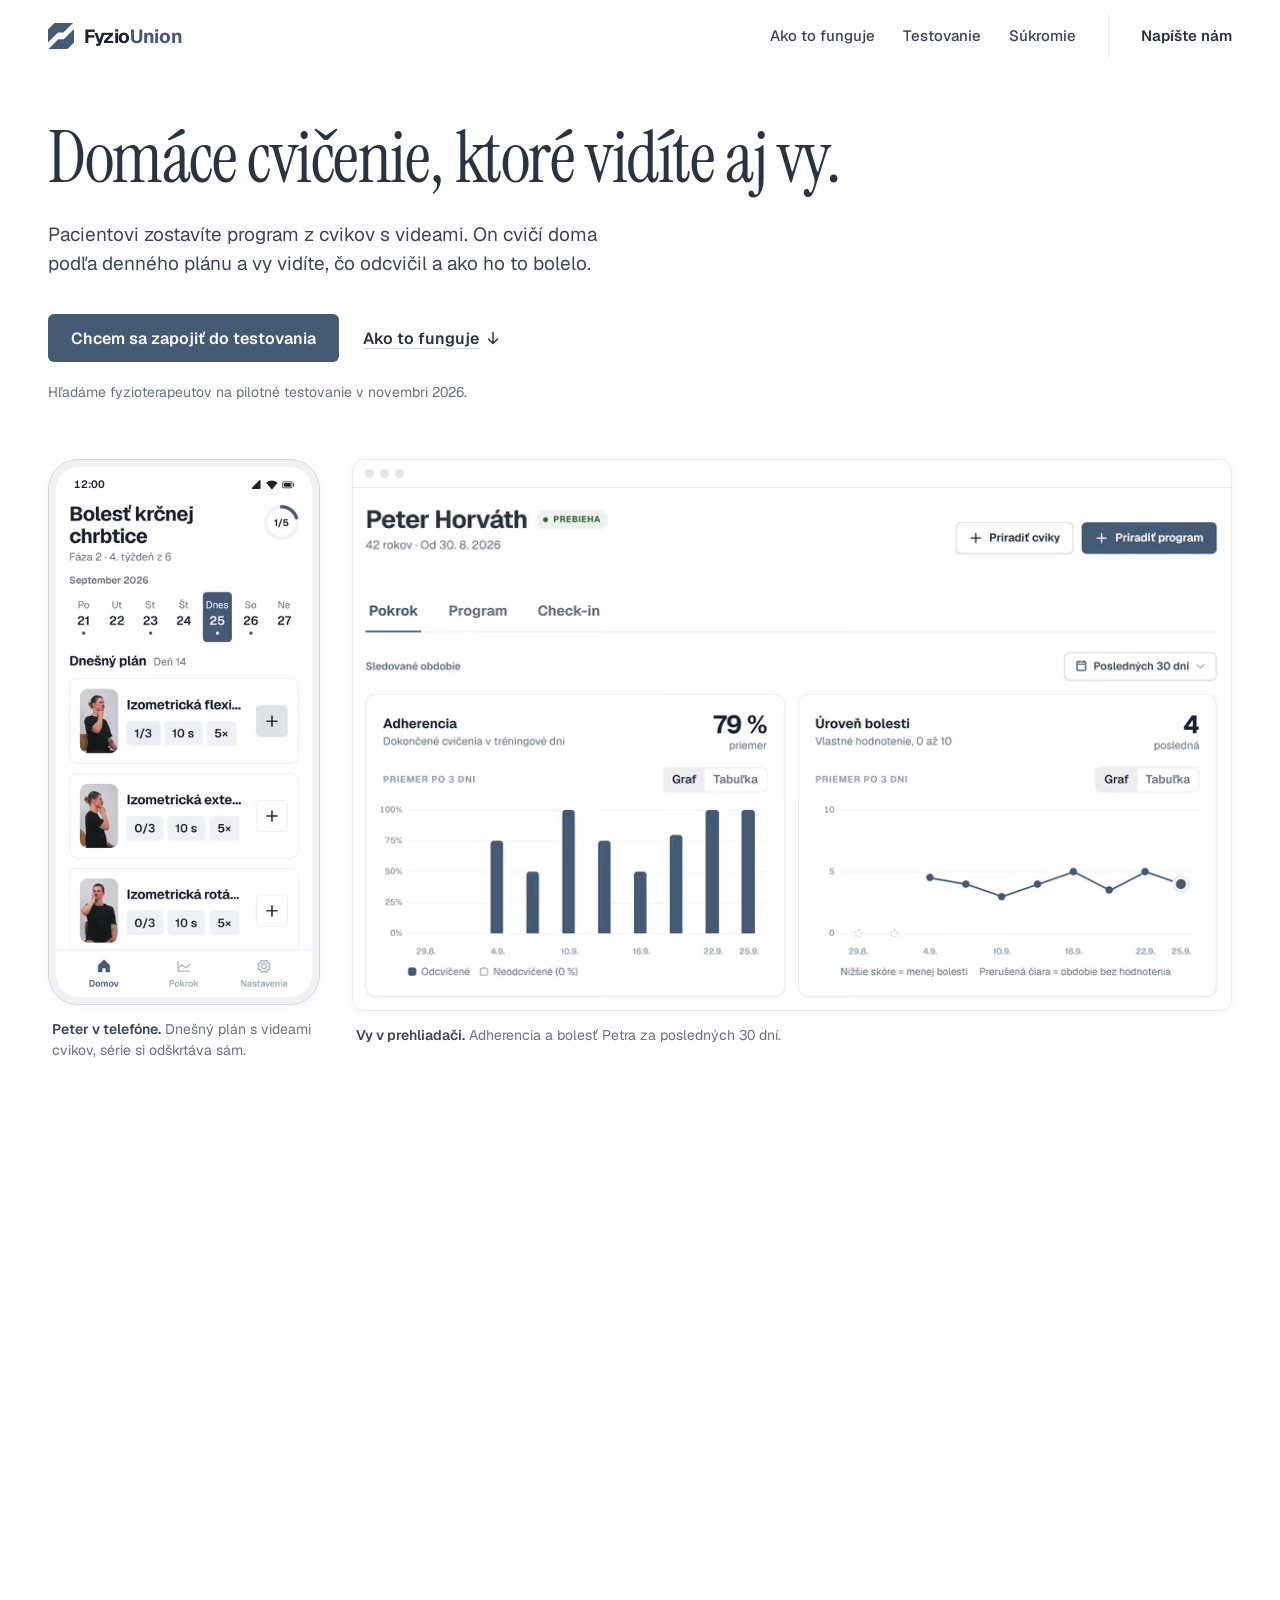
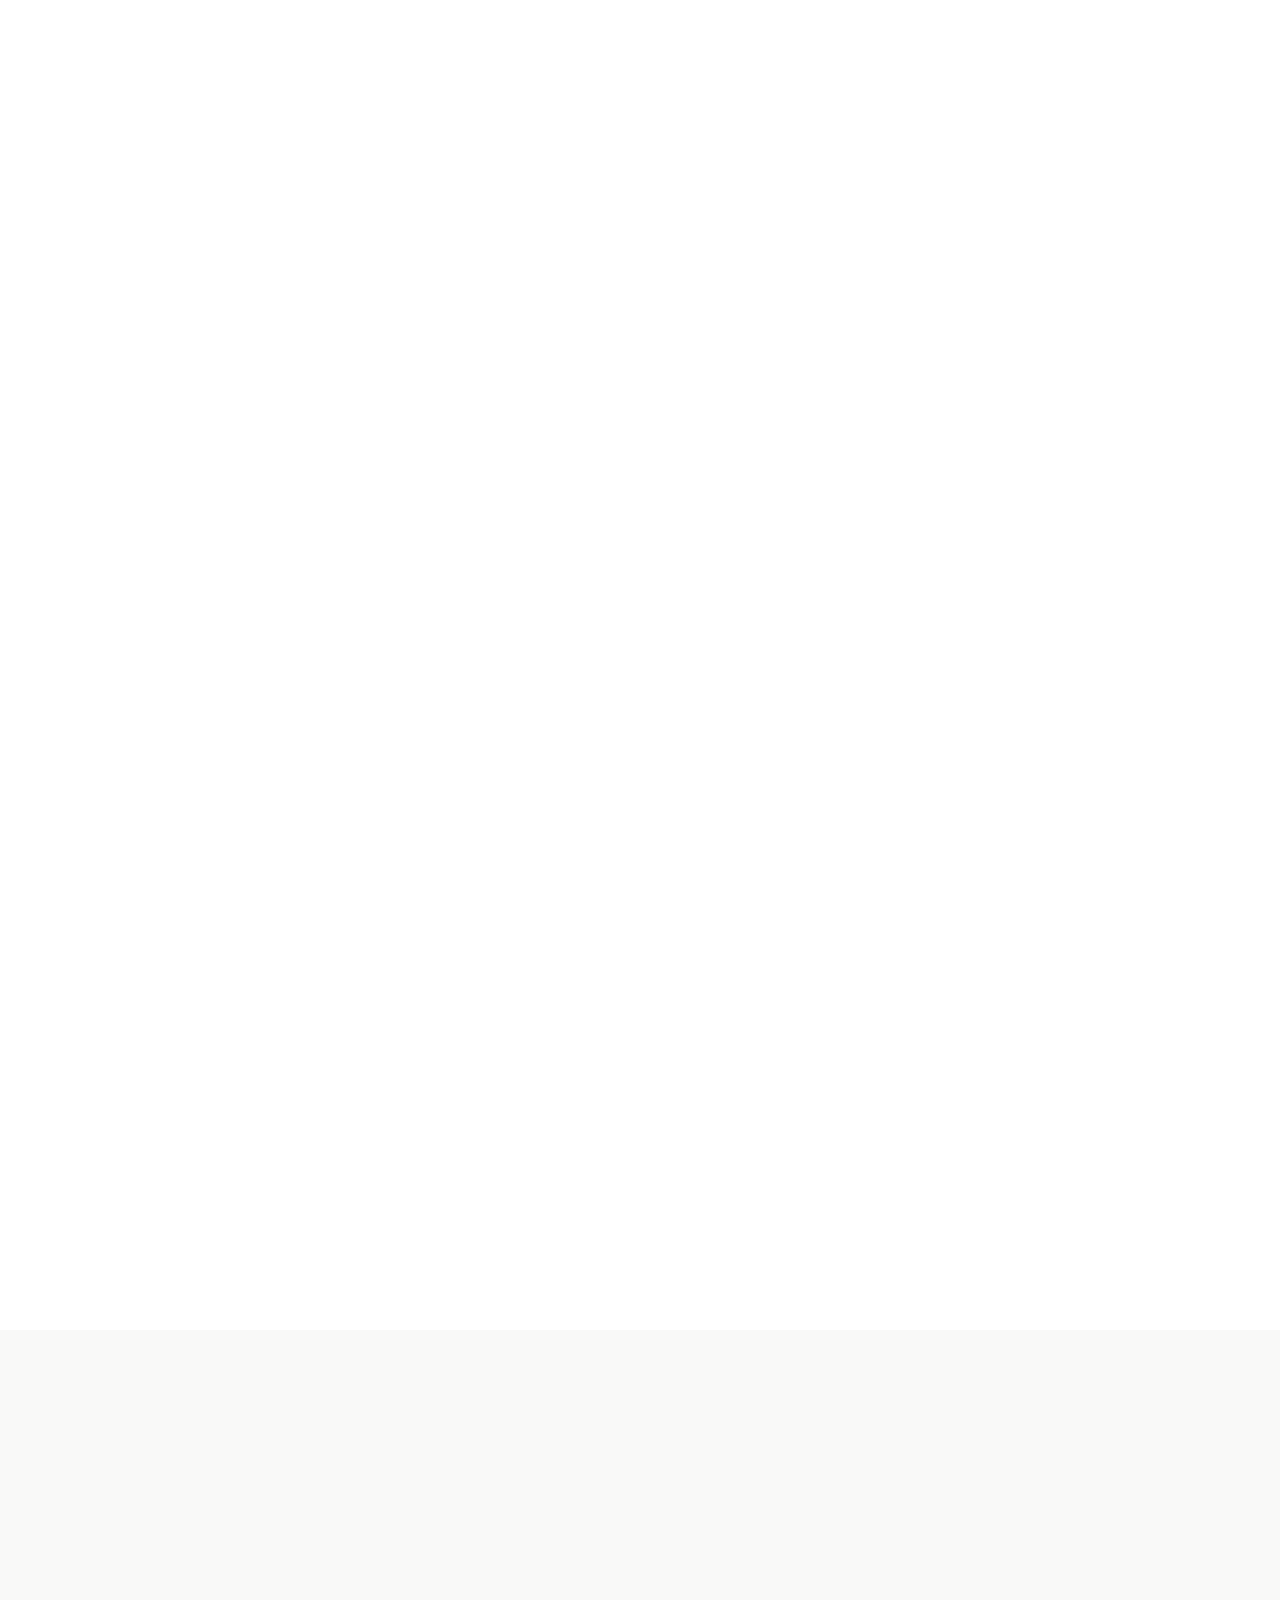
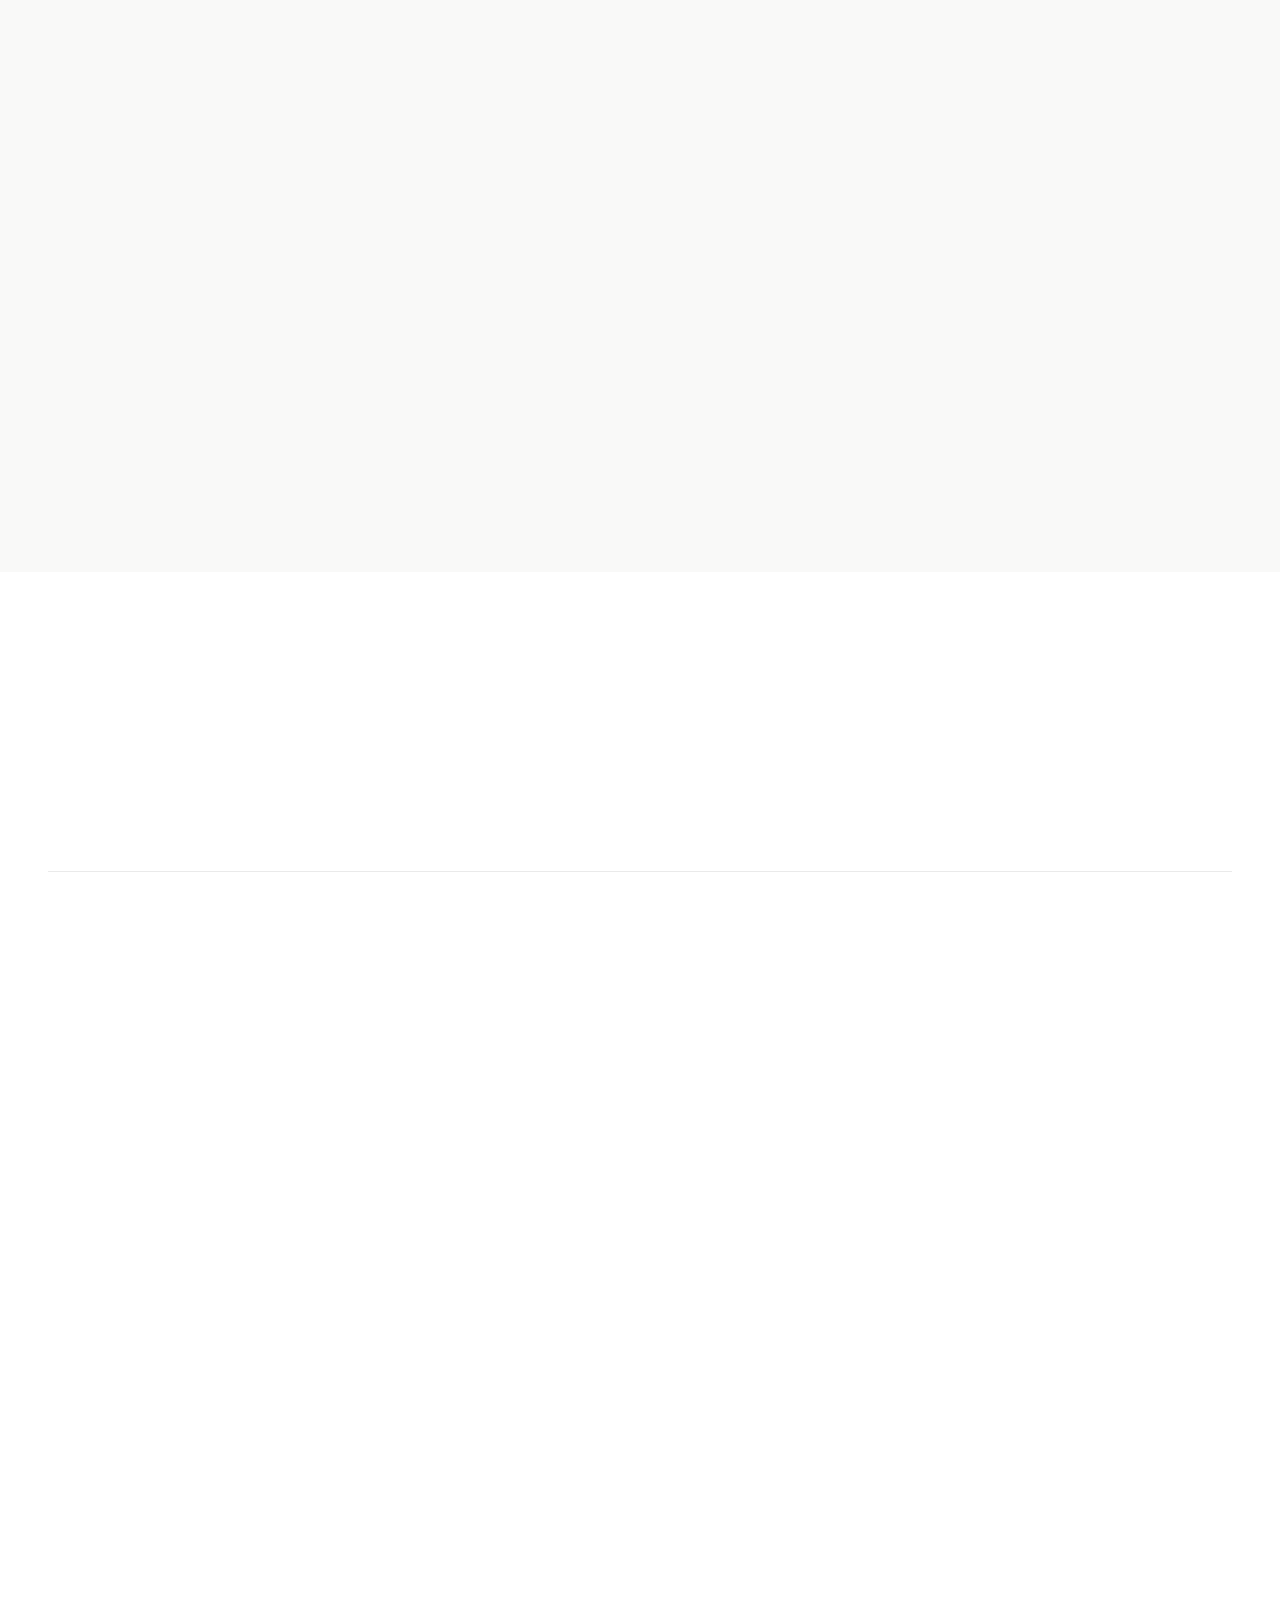
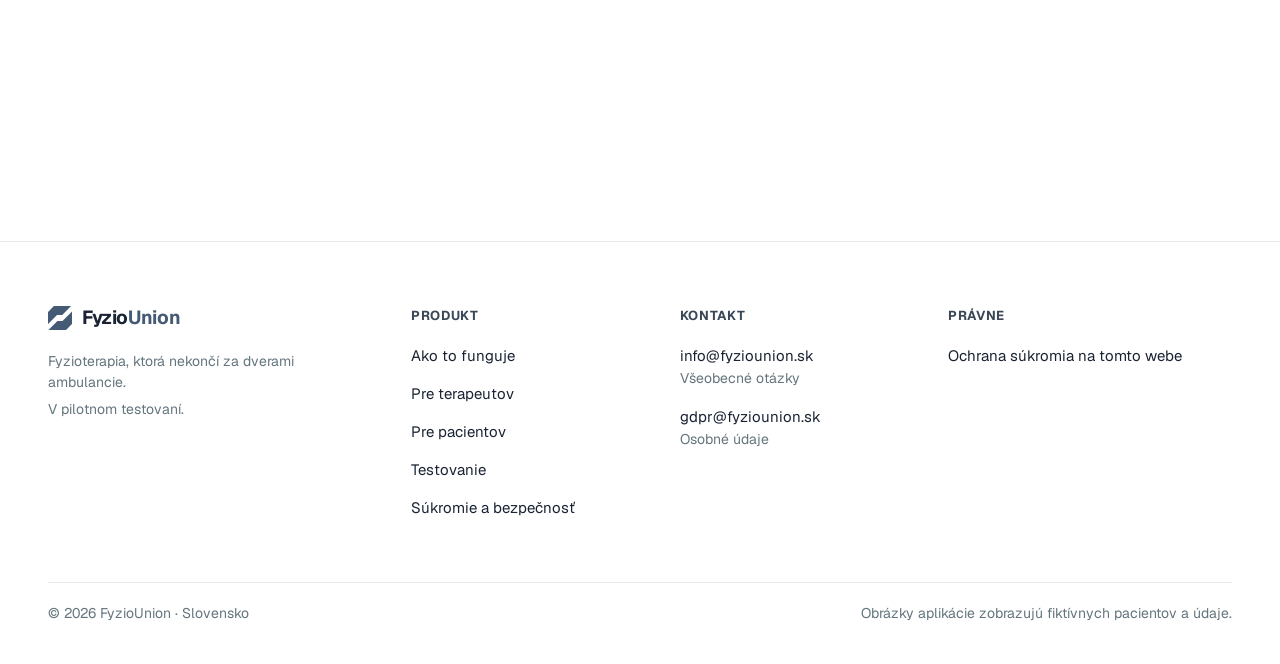
==== commit 6eb74199: "Úvodná stránka z monorepa (apps/landing @ 84d6022)" ====
--- a/index.html
+++ b/index.html
@@ -1,4 +1,4 @@
-<!DOCTYPE html><html lang="sk"><head><meta charset="utf-8"><meta name="viewport" content="width=device-width, initial-scale=1"><meta http-equiv="Content-Security-Policy" content="default-src 'self'; img-src 'self' data:; font-src 'self'; style-src 'self'; script-src 'self'; connect-src 'self'; base-uri 'none'; form-action 'none'; object-src 'none'"><meta name="referrer" content="strict-origin-when-cross-origin"><title>FyzioUnion: domáca rehabilitácia pod vedením fyzioterapeuta</title><meta name="description" content="Pacientovi zostavíte program z cvikov s videami. On cvičí doma podľa denného plánu, vy vidíte adherenciu a vývoj bolesti."><link rel="canonical" href="https://fyziounion.sk/"><meta name="robots" content="index, follow"><meta name="theme-color" content="#FFFFFF"><link rel="icon" href="/favicon.svg" type="image/svg+xml"><link rel="icon" href="/favicon-32.png" sizes="32x32" type="image/png"><link rel="apple-touch-icon" href="/apple-touch-icon.png"><link rel="preload" href="/fonts/instrument-serif-sk.woff2" as="font" type="font/woff2" crossorigin><meta property="og:type" content="website"><meta property="og:locale" content="sk_SK"><meta property="og:site_name" content="FyzioUnion"><meta property="og:title" content="FyzioUnion"><meta property="og:description" content="Pacientovi zostavíte program z cvikov s videami. On cvičí doma podľa denného plánu, vy vidíte adherenciu a vývoj bolesti."><meta property="og:url" content="https://fyziounion.sk/"><meta property="og:image" content="https://fyziounion.sk/og.png"><meta property="og:image:width" content="1200"><meta property="og:image:height" content="630"><meta property="og:image:alt" content="FyzioUnion: Domáce cvičenie, ktoré vidíte aj vy. Telefón pacienta s dnešným plánom a web terapeuta s adherenciou a bolesťou."><meta name="twitter:card" content="summary_large_image"><script type="module" src="/js/reveal.js"></script><link rel="stylesheet" href="/_astro/Footer.Ceo5x1i_.css"><link rel="stylesheet" href="/_astro/index.C5UXxZLZ.css"></head><body><!--
+<!DOCTYPE html><html lang="sk"><head><meta charset="utf-8"><meta name="viewport" content="width=device-width, initial-scale=1"><meta http-equiv="Content-Security-Policy" content="default-src 'self'; img-src 'self' data:; font-src 'self'; style-src 'self'; script-src 'self'; connect-src 'self'; base-uri 'none'; form-action 'none'; object-src 'none'"><meta name="referrer" content="strict-origin-when-cross-origin"><title>FyzioUnion: domáca rehabilitácia pod vedením fyzioterapeuta</title><meta name="description" content="Pacientovi zostavíte program z cvikov s videami. On cvičí doma podľa denného plánu, vy vidíte adherenciu a vývoj bolesti."><link rel="canonical" href="https://fyziounion.sk/"><meta name="robots" content="index, follow"><meta name="theme-color" content="#FFFFFF"><link rel="icon" href="/favicon.svg" type="image/svg+xml"><link rel="icon" href="/favicon-32.png" sizes="32x32" type="image/png"><link rel="apple-touch-icon" href="/apple-touch-icon.png"><link rel="preload" href="/fonts/instrument-serif-sk.woff2" as="font" type="font/woff2" crossorigin><meta property="og:type" content="website"><meta property="og:locale" content="sk_SK"><meta property="og:site_name" content="FyzioUnion"><meta property="og:title" content="FyzioUnion"><meta property="og:description" content="Pacientovi zostavíte program z cvikov s videami. On cvičí doma podľa denného plánu, vy vidíte adherenciu a vývoj bolesti."><meta property="og:url" content="https://fyziounion.sk/"><meta property="og:image" content="https://fyziounion.sk/og.png"><meta property="og:image:width" content="1200"><meta property="og:image:height" content="630"><meta property="og:image:alt" content="FyzioUnion: Domáce cvičenie, ktoré vidíte aj vy. Telefón pacienta s dnešným plánom a web terapeuta s adherenciou a bolesťou."><meta name="twitter:card" content="summary_large_image"><script type="module" src="/js/reveal.js"></script><link rel="stylesheet" href="/_astro/Footer.BOR0FXep.css"><link rel="stylesheet" href="/_astro/index.Blc-bhU9.css"></head><body><!--
       THESIS: Prvý pohľad ukazuje mechanizmus, nie náladu: web terapeuta a telefón pacienta s tým istým
       programom. Odmieta štandardné SaaS hero s vymysleným dashboardom, gradientom a 3D telefónom.
       OWN-WORLD: Klinický papier. Čistá biela, bridlica #455A74 len na akciách a značkách, atrament #1A2333,
@@ -10,4 +10,4 @@
       webu W3 Pokrok Petra (adherencia + bolesť 30 dní), každý s popiskom pod sebou. Mobil: text, tlačidlo, telefón, výrez W3.
       FORM: Smer určený briefom (Build prompt 06, L5), concept-seed vynechaný so súhlasom (Zastávka 1). Seed key: brief-pinned.
       FINISH: unreviewed and undocumented is unfinished; this build ends with the finish review, the verdict, and DESIGN.md
-    --><a class="skip-link" href="#obsah">Preskočiť na obsah</a><header class="site-header" data-astro-cid-nen7h5rs><div class="wrap bar" data-astro-cid-nen7h5rs><a href="/" class="home" aria-label="FyzioUnion, úvod" data-astro-cid-nen7h5rs><span class="logo" data-astro-cid-f7espo7c><svg width="26" height="26" viewBox="0 0 512 512" aria-hidden="true" focusable="false" data-astro-cid-f7espo7c><path fill="currentColor" d="M374.07 254.95l-65.05 65.05H201.93L9.94 512H384.6c49.75-49.75 77.65-77.65 127.4-127.4V117.02z" data-astro-cid-f7espo7c></path><path fill="currentColor" d="M192.05 193.92l4.56-4.56h107.08L493.05 0H127.4C77.65 49.75 49.75 77.65 0 127.4v258.56l113.01-113.01z" data-astro-cid-f7espo7c></path></svg><span class="word" data-astro-cid-f7espo7c>Fyzio<span data-astro-cid-f7espo7c>Union</span></span></span></a><nav aria-label="Hlavná navigácia" data-astro-cid-nen7h5rs><ul class="anchors" data-astro-cid-nen7h5rs><li data-astro-cid-nen7h5rs><a href="/#ako-to-funguje" data-astro-cid-nen7h5rs>Ako to funguje</a></li><li data-astro-cid-nen7h5rs><a href="/#testovanie" data-astro-cid-nen7h5rs>Testovanie</a></li><li data-astro-cid-nen7h5rs><a href="/#sukromie" data-astro-cid-nen7h5rs>Súkromie</a></li></ul><ul class="actions" data-astro-cid-nen7h5rs><li data-astro-cid-nen7h5rs><a class="text" href="mailto:info@fyziounion.sk" data-astro-cid-nen7h5rs>Napíšte nám</a></li></ul></nav></div></header><main id="obsah"><section class="hero" aria-labelledby="hero-title" data-astro-cid-ge2uvauf><div class="wrap grid" data-astro-cid-ge2uvauf><div class="copy" data-astro-cid-ge2uvauf><h1 id="hero-title" data-astro-cid-ge2uvauf>Domáce cvičenie, ktoré vidíte aj vy.</h1><div class="intro" data-astro-cid-ge2uvauf><p class="lead" data-astro-cid-ge2uvauf>Pacientovi zostavíte program z cvikov s videami. On cvičí doma podľa denného plánu a vy vidíte, čo odcvičil a ako ho to bolelo.</p><div class="actions" data-astro-cid-ge2uvauf><a class="btn btn-primary" href="mailto:info@fyziounion.sk?subject=Testovanie%20FyzioUnion%20v%20novembri" data-astro-cid-ge2uvauf>Chcem sa zapojiť do testovania</a><a class="link" href="#ako-to-funguje" data-astro-cid-ge2uvauf><span data-astro-cid-ge2uvauf>Ako to funguje</span><svg aria-hidden="true" focusable="false" xmlns="http://www.w3.org/2000/svg" viewBox="0 0 256 256" fill="currentColor"><path d="M208.49,152.49l-72,72a12,12,0,0,1-17,0l-72-72a12,12,0,0,1,17-17L116,187V40a12,12,0,0,1,24,0V187l51.51-51.52a12,12,0,0,1,17,17Z"/></svg></a></div><p class="status" data-astro-cid-ge2uvauf>Hľadáme fyzioterapeutov na pilotné testovanie v novembri 2026.</p></div></div><div class="stage" data-astro-cid-ge2uvauf><figure class="fig-phone" data-astro-cid-ge2uvauf><div class="phone" data-astro-cid-gqlnkb4g><div class="statusbar" aria-hidden="true" data-astro-cid-gqlnkb4g><span data-astro-cid-gqlnkb4g>12:00</span><span class="sys" data-astro-cid-gqlnkb4g><svg aria-hidden="true" focusable="false" xmlns="http://www.w3.org/2000/svg" viewBox="0 0 256 256" fill="currentColor"><path d="M208,40V200a16,16,0,0,1-16,16H32A16,16,0,0,1,20.7,188.68l160-160A16,16,0,0,1,208,40Z"/></svg><svg aria-hidden="true" focusable="false" xmlns="http://www.w3.org/2000/svg" viewBox="0 0 256 256" fill="currentColor"><path d="M244.35,92.8l-104,125.43A15.93,15.93,0,0,1,128,224h0a15.93,15.93,0,0,1-12.31-5.77L11.65,92.8A15.65,15.65,0,0,1,8.11,80.91,15.93,15.93,0,0,1,14.28,70.1,186.67,186.67,0,0,1,128,32,186.67,186.67,0,0,1,241.72,70.1a15.93,15.93,0,0,1,6.17,10.81A15.65,15.65,0,0,1,244.35,92.8Z"/></svg><svg aria-hidden="true" focusable="false" xmlns="http://www.w3.org/2000/svg" viewBox="0 0 256 256" fill="currentColor"><path d="M200,56H32A24,24,0,0,0,8,80v96a24,24,0,0,0,24,24H200a24,24,0,0,0,24-24V80A24,24,0,0,0,200,56Zm8,120a8,8,0,0,1-8,8H32a8,8,0,0,1-8-8V80a8,8,0,0,1,8-8H200a8,8,0,0,1,8,8ZM192,96v64a8,8,0,0,1-8,8H48a8,8,0,0,1-8-8V96a8,8,0,0,1,8-8H184A8,8,0,0,1,192,96Zm64,0v64a8,8,0,0,1-16,0V96a8,8,0,0,1,16,0Z"/></svg></span></div><picture data-astro-cid-gqlnkb4g="true"><source srcset="/_astro/m10-plan.CjHk2rW6_Z14RSDS.avif 320w, /_astro/m10-plan.CjHk2rW6_Z1zbIYs.avif 480w, /_astro/m10-plan.CjHk2rW6_Z1LqTiL.avif 640w, /_astro/m10-plan.CjHk2rW6_Z3u57a.avif 900w" type="image/avif" sizes="(min-width: 1200px) 280px, (min-width: 900px) 24vw, 80vw"><source srcset="/_astro/m10-plan.CjHk2rW6_ev5W1.webp 320w, /_astro/m10-plan.CjHk2rW6_ZfMJny.webp 480w, /_astro/m10-plan.CjHk2rW6_Z1APg6i.webp 640w, /_astro/m10-plan.CjHk2rW6_76y5j.webp 900w" type="image/webp" sizes="(min-width: 1200px) 280px, (min-width: 900px) 24vw, 80vw"><img src="/_astro/m10-plan.CjHk2rW6_2rhbFw.webp" srcset="/_astro/m10-plan.CjHk2rW6_ev5W1.webp 320w, /_astro/m10-plan.CjHk2rW6_ZfMJny.webp 480w, /_astro/m10-plan.CjHk2rW6_Z1APg6i.webp 640w, /_astro/m10-plan.CjHk2rW6_76y5j.webp 900w" sizes="(min-width: 1200px) 280px, (min-width: 900px) 24vw, 80vw" alt="Mobilná aplikácia pacienta Petra, program Bolesť krčnej chrbtice, fáza 2, 4. týždeň zo 6. Dnešný plán: odcvičený 1 z 5 cvikov, pri cviku Izometrická flexia krku 1 z 3 sérií, ďalšie cviky s videami čakajú." loading="eager" decoding="async" data-astro-cid-gqlnkb4g="true" width="1080" height="2119"></picture></div><figcaption data-astro-cid-ge2uvauf><strong data-astro-cid-ge2uvauf>Peter v telefóne.</strong> Dnešný plán s videami cvikov, série si odškrtáva sám.</figcaption></figure><figure class="fig-web" data-astro-cid-ge2uvauf><div class="window" data-astro-cid-ge2uvauf><div class="chrome" aria-hidden="true" data-astro-cid-ge2uvauf><i data-astro-cid-ge2uvauf></i><i data-astro-cid-ge2uvauf></i><i data-astro-cid-ge2uvauf></i></div><picture><source type="image/avif" srcset="/_astro/w3-pokrok.C_8wGHf9_Z2omB1c.avif 900w, /_astro/w3-pokrok.C_8wGHf9_ZF6pc2.avif 1300w, /_astro/w3-pokrok.C_8wGHf9_Z2eluG1.avif 1700w, /_astro/w3-pokrok.C_8wGHf9_Z113rCP.avif 2108w" sizes="(min-width: 1200px) 900px, 76vw" media="(min-width: 900px)" width="2108" height="1252"><source type="image/webp" srcset="/_astro/w3-pokrok.C_8wGHf9_Z2dKWNI.webp 900w, /_astro/w3-pokrok.C_8wGHf9_ZmFCFe.webp 1300w, /_astro/w3-pokrok.C_8wGHf9_22xuDW.webp 1700w, /_astro/w3-pokrok.C_8wGHf9_Z1OlA6N.webp 2108w" sizes="(min-width: 1200px) 900px, 76vw" media="(min-width: 900px)" width="2108" height="1252"><source type="image/avif" srcset="/_astro/w3-karty.DE_FymdF_1DA4Pd.avif 480w, /_astro/w3-karty.DE_FymdF_16ILlf.avif 720w, /_astro/w3-karty.DE_FymdF_Z1f3EKu.avif 1010w" sizes="92vw" width="1010" height="1500"><source type="image/webp" srcset="/_astro/w3-karty.DE_FymdF_Z27d4mO.webp 480w, /_astro/w3-karty.DE_FymdF_1hkpxI.webp 720w, /_astro/w3-karty.DE_FymdF_ZVCSeG.webp 1010w" sizes="92vw" width="1010" height="1500"><img src="/_astro/w3-karty.DE_FymdF_1hkpxI.webp" alt="Webové rozhranie fyzioterapeuta, pacient Peter Horváth, záložka Pokrok za posledných 30 dní. Adherencia 79 %, stĺpcový graf dokončených cvičení po troch dňoch. Úroveň bolesti posledná 4, čiarový graf kolíše medzi 3 a 5." width="1010" height="1500" loading="eager" fetchpriority="high" decoding="async"></picture></div><figcaption data-astro-cid-ge2uvauf><strong data-astro-cid-ge2uvauf>Vy v prehliadači.</strong> Adherencia a bolesť Petra za posledných 30 dní.</figcaption></figure><p class="demo-note" data-astro-cid-ge2uvauf>Ukážka zo skutočnej aplikácie s fiktívnymi pacientmi a údajmi.</p></div></div></section><section id="ako-to-funguje" class="section how" aria-labelledby="how-title" data-astro-cid-l43jfdkk><div class="wrap" data-astro-cid-l43jfdkk><header class="section-head" data-reveal data-astro-cid-l43jfdkk><h2 id="how-title" class="h2" data-astro-cid-l43jfdkk>Ako to funguje</h2><p data-astro-cid-l43jfdkk>Dve aplikácie, jeden program. Vy pracujete v prehliadači, pacient v telefóne.</p></header><ol class="steps" data-astro-cid-l43jfdkk><li class="step" data-reveal data-astro-cid-l43jfdkk><div class="text" data-astro-cid-l43jfdkk><span class="num" aria-hidden="true" data-astro-cid-l43jfdkk>1</span><h3 class="h3" data-astro-cid-l43jfdkk>Pridáte pacienta a dostanete prístupový kód</h3><p class="body" data-astro-cid-l43jfdkk>V prehliadači pridáte pacienta. Dostanete 6-miestny prístupový kód, ktorý uvidíte na obrazovke a ktorý mu príde aj <span class="nw" data-astro-cid-l43jfdkk>e-mailom</span>. Program z cvikov mu priradíte hneď alebo až po tom, ako sa pripojí.</p></div><div class="visual" data-astro-cid-l43jfdkk><div class="shot" data-astro-cid-u7xbst2f><div class="chrome" aria-hidden="true" data-astro-cid-u7xbst2f><i data-astro-cid-u7xbst2f></i><i data-astro-cid-u7xbst2f></i><i data-astro-cid-u7xbst2f></i></div><picture data-astro-cid-u7xbst2f="true"><source srcset="/_astro/w2-kod.JGmhojT3_Zzrlgj.avif 480w, /_astro/w2-kod.JGmhojT3_Z1jlSwb.avif 720w, /_astro/w2-kod.JGmhojT3_Z1wWioo.avif 1000w, /_astro/w2-kod.JGmhojT3_16xpnK.avif 1400w, /_astro/w2-kod.JGmhojT3_ZfPdhr.avif 2038w" type="image/avif" sizes="(min-width: 900px) 700px, 92vw"><source srcset="/_astro/w2-kod.JGmhojT3_D5j7S.webp 480w, /_astro/w2-kod.JGmhojT3_Z5Oe7Y.webp 720w, /_astro/w2-kod.JGmhojT3_Jfdaa.webp 1000w, /_astro/w2-kod.JGmhojT3_Z1GrcQC.webp 1400w, /_astro/w2-kod.JGmhojT3_21mih7.webp 2038w" type="image/webp" sizes="(min-width: 900px) 700px, 92vw"><img src="/_astro/w2-kod.JGmhojT3_21mih7.webp" srcset="/_astro/w2-kod.JGmhojT3_D5j7S.webp 480w, /_astro/w2-kod.JGmhojT3_Z5Oe7Y.webp 720w, /_astro/w2-kod.JGmhojT3_Jfdaa.webp 1000w, /_astro/w2-kod.JGmhojT3_Z1GrcQC.webp 1400w, /_astro/w2-kod.JGmhojT3_21mih7.webp 2038w" sizes="(min-width: 900px) 700px, 92vw" alt="Webové rozhranie fyzioterapeuta, karta Napojenie pacienta: prístupový kód V92VRK zobrazený v šiestich políčkach a text Kód platí ešte 6 dní." loading="lazy" decoding="async" data-astro-cid-u7xbst2f="true" width="2038" height="501"></picture></div></div></li><li class="step" data-reveal data-astro-cid-l43jfdkk><div class="text" data-astro-cid-l43jfdkk><span class="num" aria-hidden="true" data-astro-cid-l43jfdkk>2</span><h3 class="h3" data-astro-cid-l43jfdkk>Pacient cvičí doma podľa denného plánu</h3><p class="body" data-astro-cid-l43jfdkk>Pacient zadá kód v mobilnej aplikácii a je pripojený k vám. Každý deň vidí plán cvikov s videami, zapisuje odcvičené série a bolesť na stupnici 0–10.</p></div><div class="visual visual-phone" data-astro-cid-l43jfdkk><div class="phone" data-astro-cid-gqlnkb4g><div class="statusbar" aria-hidden="true" data-astro-cid-gqlnkb4g><span data-astro-cid-gqlnkb4g>12:00</span><span class="sys" data-astro-cid-gqlnkb4g><svg aria-hidden="true" focusable="false" xmlns="http://www.w3.org/2000/svg" viewBox="0 0 256 256" fill="currentColor"><path d="M208,40V200a16,16,0,0,1-16,16H32A16,16,0,0,1,20.7,188.68l160-160A16,16,0,0,1,208,40Z"/></svg><svg aria-hidden="true" focusable="false" xmlns="http://www.w3.org/2000/svg" viewBox="0 0 256 256" fill="currentColor"><path d="M244.35,92.8l-104,125.43A15.93,15.93,0,0,1,128,224h0a15.93,15.93,0,0,1-12.31-5.77L11.65,92.8A15.65,15.65,0,0,1,8.11,80.91,15.93,15.93,0,0,1,14.28,70.1,186.67,186.67,0,0,1,128,32,186.67,186.67,0,0,1,241.72,70.1a15.93,15.93,0,0,1,6.17,10.81A15.65,15.65,0,0,1,244.35,92.8Z"/></svg><svg aria-hidden="true" focusable="false" xmlns="http://www.w3.org/2000/svg" viewBox="0 0 256 256" fill="currentColor"><path d="M200,56H32A24,24,0,0,0,8,80v96a24,24,0,0,0,24,24H200a24,24,0,0,0,24-24V80A24,24,0,0,0,200,56Zm8,120a8,8,0,0,1-8,8H32a8,8,0,0,1-8-8V80a8,8,0,0,1,8-8H200a8,8,0,0,1,8,8ZM192,96v64a8,8,0,0,1-8,8H48a8,8,0,0,1-8-8V96a8,8,0,0,1,8-8H184A8,8,0,0,1,192,96Zm64,0v64a8,8,0,0,1-16,0V96a8,8,0,0,1,16,0Z"/></svg></span></div><picture data-astro-cid-gqlnkb4g="true"><source srcset="/_astro/m12-cvik.B09_eSFl_Z15LySf.avif 320w, /_astro/m12-cvik.B09_eSFl_Z1A5pdO.avif 480w, /_astro/m12-cvik.B09_eSFl_Z1Mkzx8.avif 640w, /_astro/m12-cvik.B09_eSFl_Z4nKlw.avif 900w" type="image/avif" sizes="(min-width: 900px) 280px, 70vw"><source srcset="/_astro/m12-cvik.B09_eSFl_dBpHE.webp 320w, /_astro/m12-cvik.B09_eSFl_ZgGpBU.webp 480w, /_astro/m12-cvik.B09_eSFl_Z1BIVkE.webp 640w, /_astro/m12-cvik.B09_eSFl_6cRPW.webp 900w" type="image/webp" sizes="(min-width: 900px) 280px, 70vw"><img src="/_astro/m12-cvik.B09_eSFl_1Yuenl.webp" srcset="/_astro/m12-cvik.B09_eSFl_dBpHE.webp 320w, /_astro/m12-cvik.B09_eSFl_ZgGpBU.webp 480w, /_astro/m12-cvik.B09_eSFl_Z1BIVkE.webp 640w, /_astro/m12-cvik.B09_eSFl_6cRPW.webp 900w" sizes="(min-width: 900px) 280px, 70vw" alt="Mobilná aplikácia pacienta, detail cviku Izometrická extenzia krku: video cviku, séria 0 z 3, výdrž 10 sekúnd, 5 opakovaní a tlačidlo na odškrtnutie série." loading="lazy" decoding="async" data-astro-cid-gqlnkb4g="true" width="1080" height="2119"></picture></div></div></li><li class="step" data-reveal data-astro-cid-l43jfdkk><div class="text" data-astro-cid-l43jfdkk><span class="num" aria-hidden="true" data-astro-cid-l43jfdkk>3</span><h3 class="h3" data-astro-cid-l43jfdkk>Vidíte priebeh a plán upravíte</h3><p class="body" data-astro-cid-l43jfdkk>Pri každom pacientovi vidíte adherenciu za posledných 14 dní a vývoj bolesti. Plán upravíte v prehliadači a pacientovi sa zmena ukáže v aplikácii.</p></div><div class="visual" data-astro-cid-l43jfdkk><div class="shot" data-astro-cid-u7xbst2f><div class="chrome" aria-hidden="true" data-astro-cid-u7xbst2f><i data-astro-cid-u7xbst2f></i><i data-astro-cid-u7xbst2f></i><i data-astro-cid-u7xbst2f></i></div><picture data-astro-cid-u7xbst2f="true"><source srcset="/_astro/w1-adherencia.B4QurcAe_27bDHB.avif 480w, /_astro/w1-adherencia.B4QurcAe_Z2kPXWS.avif 720w, /_astro/w1-adherencia.B4QurcAe_Z2tk2Bi.avif 1000w, /_astro/w1-adherencia.B4QurcAe_ZrrKA0.avif 1400w, /_astro/w1-adherencia.B4QurcAe_4Izr9.avif 2041w" type="image/avif" sizes="(min-width: 900px) 700px, 92vw"><source srcset="/_astro/w1-adherencia.B4QurcAe_2tX45i.webp 480w, /_astro/w1-adherencia.B4QurcAe_Z1X4yAc.webp 720w, /_astro/w1-adherencia.B4QurcAe_Z14CqHO.webp 1000w, /_astro/w1-adherencia.B4QurcAe_WePit.webp 1400w, /_astro/w1-adherencia.B4QurcAe_1tqbkC.webp 2041w" type="image/webp" sizes="(min-width: 900px) 700px, 92vw"><img src="/_astro/w1-adherencia.B4QurcAe_1tqbkC.webp" srcset="/_astro/w1-adherencia.B4QurcAe_2tX45i.webp 480w, /_astro/w1-adherencia.B4QurcAe_Z1X4yAc.webp 720w, /_astro/w1-adherencia.B4QurcAe_Z14CqHO.webp 1000w, /_astro/w1-adherencia.B4QurcAe_WePit.webp 1400w, /_astro/w1-adherencia.B4QurcAe_1tqbkC.webp 2041w" sizes="(min-width: 900px) 700px, 92vw" alt="Webové rozhranie fyzioterapeuta, zoznam pacientov: Peter Horváth prebieha s adherenciou 76 % za 14 dní, Jana Mikulová 58 %, Zuzana Hudecová čaká na spustenie programu a Tomáš Baláž je pozvaný s prístupovým kódom." loading="lazy" decoding="async" data-astro-cid-u7xbst2f="true" width="2041" height="599"></picture></div></div></li></ol></div></section><section id="pre-terapeutov" class="section" aria-labelledby="features-title" data-astro-cid-cognygiv><div class="wrap" data-astro-cid-cognygiv><header class="section-head" data-reveal data-astro-cid-cognygiv><h2 id="features-title" class="h2" data-astro-cid-cognygiv>Čo máte k dispozícii vy</h2></header><div class="bento" data-astro-cid-cognygiv><article class="cell c-library" data-reveal data-astro-cid-cognygiv><h3 class="h3" data-astro-cid-cognygiv>Knižnica cvikov s videami</h3><p class="body" data-astro-cid-cognygiv>Oficiálne cviky FyzioUnion s krátkym videom a popisom. Pri výbere si video pustíte priamo v zozname.</p><p class="body sub" data-astro-cid-cognygiv><strong data-astro-cid-cognygiv>Vlastné cviky.</strong> Pridáte cvik s vlastným názvom, popisom a parametrami. Video k nemu zatiaľ nahrať nemôžete. <span class="badge" data-astro-cid-cognygiv>Čoskoro</span></p><div class="shot bare img" data-astro-cid-u7xbst2f><picture data-astro-cid-u7xbst2f="true"><source srcset="/_astro/w11-cviky.CA55MpIe_Z2a81cV.avif 480w, /_astro/w11-cviky.CA55MpIe_HwiVH.avif 720w, /_astro/w11-cviky.CA55MpIe_Zjx49S.avif 1000w, /_astro/w11-cviky.CA55MpIe_e1GQv.avif 1400w, /_astro/w11-cviky.CA55MpIe_217lJ8.avif 1673w" type="image/avif" sizes="(min-width: 900px) 640px, 92vw"><source srcset="/_astro/w11-cviky.CA55MpIe_Z1Ywn0s.webp 480w, /_astro/w11-cviky.CA55MpIe_S7W9b.webp 720w, /_astro/w11-cviky.CA55MpIe_Z17hD5.webp 1000w, /_astro/w11-cviky.CA55MpIe_ZzgqBs.webp 1400w, /_astro/w11-cviky.CA55MpIe_1cOdga.webp 1673w" type="image/webp" sizes="(min-width: 900px) 640px, 92vw"><img src="/_astro/w11-cviky.CA55MpIe_1cOdga.webp" srcset="/_astro/w11-cviky.CA55MpIe_Z1Ywn0s.webp 480w, /_astro/w11-cviky.CA55MpIe_S7W9b.webp 720w, /_astro/w11-cviky.CA55MpIe_Z17hD5.webp 1000w, /_astro/w11-cviky.CA55MpIe_ZzgqBs.webp 1400w, /_astro/w11-cviky.CA55MpIe_1cOdga.webp 1673w" sizes="(min-width: 900px) 640px, 92vw" alt="Knižnica cvikov vo webe terapeuta: vyhľadávanie, filtre Typ, Oblasť tela, Vybavenie, Pôvod a Obľúbené, pod nimi karty cvikov s náhľadom videa, napríklad Aktívna bočná flexia krku." loading="lazy" decoding="async" data-astro-cid-u7xbst2f="true" width="1673" height="1469"></picture></div></article><article class="cell c-editor" data-reveal data-astro-cid-cognygiv><h3 class="h3" data-astro-cid-cognygiv>Programy po fázach</h3><p class="body" data-astro-cid-cognygiv>Program rozdelíte na fázy, dni a cviky a pri každom cviku nastavíte série, opakovania, čas alebo záťaž. Hotový program priradíte ďalším pacientom.</p><div class="shot bare img" data-astro-cid-u7xbst2f><picture data-astro-cid-u7xbst2f="true"><source srcset="/_astro/w10-editor.BVhqaUmT_Z2dp1wJ.avif 480w, /_astro/w10-editor.BVhqaUmT_Z23rlwh.avif 720w, /_astro/w10-editor.BVhqaUmT_Z2ga7yT.avif 1000w, /_astro/w10-editor.BVhqaUmT_1jAX4e.avif 1400w, /_astro/w10-editor.BVhqaUmT_2tP3pF.avif 1673w" type="image/avif" sizes="(min-width: 900px) 460px, 92vw"><source srcset="/_astro/w10-editor.BVhqaUmT_Z22Nnkg.webp 480w, /_astro/w10-editor.BVhqaUmT_Z1RPHjN.webp 720w, /_astro/w10-editor.BVhqaUmT_Z1WJl36.webp 1000w, /_astro/w10-editor.BVhqaUmT_1C1JA2.webp 1400w, /_astro/w10-editor.BVhqaUmT_Z2hViRs.webp 1673w" type="image/webp" sizes="(min-width: 900px) 460px, 92vw"><img src="/_astro/w10-editor.BVhqaUmT_Z2hViRs.webp" srcset="/_astro/w10-editor.BVhqaUmT_Z22Nnkg.webp 480w, /_astro/w10-editor.BVhqaUmT_Z1RPHjN.webp 720w, /_astro/w10-editor.BVhqaUmT_Z1WJl36.webp 1000w, /_astro/w10-editor.BVhqaUmT_1C1JA2.webp 1400w, /_astro/w10-editor.BVhqaUmT_Z2hViRs.webp 1673w" sizes="(min-width: 900px) 460px, 92vw" alt="Editor programu Bolesť krčnej chrbtice: fáza Mobilita a uvoľnenie s trvaním 2 týždne, deň 1 so štyrmi cvikmi a ich parametrami, napríklad Zatlačenie brady v sede 3 × 10." loading="lazy" decoding="async" data-astro-cid-u7xbst2f="true" width="1673" height="924"></picture></div></article><article class="cell c-schedule" data-reveal data-astro-cid-cognygiv><h3 class="h3" data-astro-cid-cognygiv>Rozvrh, pozastavenie a ukončenie</h3><p class="body" data-astro-cid-cognygiv>Určíte, koľkokrát týždenne má pacient cvičiť. Dni si vyberie sám, alebo ich pevne nastavíte vy. Program pozastavíte napríklad počas choroby a neskôr obnovíte. Adherencia sa za ten čas nepočíta.</p><div class="shot bare img" data-astro-cid-u7xbst2f><picture data-astro-cid-u7xbst2f="true"><source srcset="/_astro/w4-program.Z7RhF2eN_1uwB21.avif 480w, /_astro/w4-program.Z7RhF2eN_yykgV.avif 720w, /_astro/w4-program.Z7RhF2eN_1NdbPO.avif 1000w, /_astro/w4-program.Z7RhF2eN_ZKHu5I.avif 1400w, /_astro/w4-program.Z7RhF2eN_2mXdOV.avif 1673w" type="image/avif" sizes="(min-width: 900px) 560px, 92vw"><source srcset="/_astro/w4-program.Z7RhF2eN_Z2ggxb1.webp 480w, /_astro/w4-program.Z7RhF2eN_J9Xtp.webp 720w, /_astro/w4-program.Z7RhF2eN_26CXmC.webp 1000w, /_astro/w4-program.Z7RhF2eN_ZshHyU.webp 1400w, /_astro/w4-program.Z7RhF2eN_Z2oN8sc.webp 1673w" type="image/webp" sizes="(min-width: 900px) 560px, 92vw"><img src="/_astro/w4-program.Z7RhF2eN_Z2oN8sc.webp" srcset="/_astro/w4-program.Z7RhF2eN_Z2ggxb1.webp 480w, /_astro/w4-program.Z7RhF2eN_J9Xtp.webp 720w, /_astro/w4-program.Z7RhF2eN_26CXmC.webp 1000w, /_astro/w4-program.Z7RhF2eN_ZshHyU.webp 1400w, /_astro/w4-program.Z7RhF2eN_Z2oN8sc.webp 1673w" sizes="(min-width: 900px) 560px, 92vw" alt="Priradený program Bolesť krčnej chrbtice: 2 fázy, 6 týždňov, 3× týždenne, stav Prebieha, tlačidlo Rozvrh a ponuka ďalších akcií." loading="lazy" decoding="async" data-astro-cid-u7xbst2f="true" width="1673" height="278"></picture></div></article><article class="cell c-individual" data-reveal data-astro-cid-cognygiv><h3 class="h3" data-astro-cid-cognygiv>Individuálne cviky</h3><p class="body" data-astro-cid-cognygiv>Keď nepotrebujete celý program, priradíte pacientovi len niekoľko cvikov.</p><div class="shot bare img" data-astro-cid-u7xbst2f><picture data-astro-cid-u7xbst2f="true"><source srcset="/_astro/w4-individualne.DK0TUXXV_1YbVaK.avif 480w, /_astro/w4-individualne.DK0TUXXV_Z1M3GlI.avif 720w, /_astro/w4-individualne.DK0TUXXV_Z1jE9eu.avif 1000w, /_astro/w4-individualne.DK0TUXXV_1v9orS.avif 1400w, /_astro/w4-individualne.DK0TUXXV_Hfyt2.avif 1673w" type="image/avif" sizes="(min-width: 900px) 560px, 92vw"><source srcset="/_astro/w4-individualne.DK0TUXXV_Z1GiAJH.webp 480w, /_astro/w4-individualne.DK0TUXXV_14YSLx.webp 720w, /_astro/w4-individualne.DK0TUXXV_1bLK2K.webp 1000w, /_astro/w4-individualne.DK0TUXXV_Z13AP4N.webp 1400w, /_astro/w4-individualne.DK0TUXXV_Z1QuF3E.webp 1673w" type="image/webp" sizes="(min-width: 900px) 560px, 92vw"><img src="/_astro/w4-individualne.DK0TUXXV_Z1QuF3E.webp" srcset="/_astro/w4-individualne.DK0TUXXV_Z1GiAJH.webp 480w, /_astro/w4-individualne.DK0TUXXV_14YSLx.webp 720w, /_astro/w4-individualne.DK0TUXXV_1bLK2K.webp 1000w, /_astro/w4-individualne.DK0TUXXV_Z13AP4N.webp 1400w, /_astro/w4-individualne.DK0TUXXV_Z1QuF3E.webp 1673w" sizes="(min-width: 900px) 560px, 92vw" alt="Priradený program Individuálne cviky: 1 fáza, bez určeného konca, 3× týždenne, stav Prebieha." loading="lazy" decoding="async" data-astro-cid-u7xbst2f="true" width="1673" height="278"></picture></div></article><article class="cell c-checkin" data-reveal data-astro-cid-cognygiv><h3 class="h3" data-astro-cid-cognygiv>Denný check-in</h3><p class="body" data-astro-cid-cognygiv>Zapnete krátke otázky, na ktoré pacient odpovedá pri cvičení.</p><div class="shot bare img" data-astro-cid-u7xbst2f><picture data-astro-cid-u7xbst2f="true"><source srcset="/_astro/w4b-checkin.B3aVt_g0_Z1OLy90.avif 480w, /_astro/w4b-checkin.B3aVt_g0_Z1iG96B.avif 720w, /_astro/w4b-checkin.B3aVt_g0_Zvm3CM.avif 1000w, /_astro/w4b-checkin.B3aVt_g0_2hCMWW.avif 1400w, /_astro/w4b-checkin.B3aVt_g0_Zz3Ovn.avif 1673w" type="image/avif" sizes="(min-width: 900px) 460px, 92vw"><source srcset="/_astro/w4b-checkin.B3aVt_g0_Z1wlLCc.webp 480w, /_astro/w4b-checkin.B3aVt_g0_Z10gmzN.webp 720w, /_astro/w4b-checkin.B3aVt_g0_Z1jEc6K.webp 1000w, /_astro/w4b-checkin.B3aVt_g0_1tkEtY.webp 1400w, /_astro/w4b-checkin.B3aVt_g0_Z1nlWYl.webp 1673w" type="image/webp" sizes="(min-width: 900px) 460px, 92vw"><img src="/_astro/w4b-checkin.B3aVt_g0_Z1nlWYl.webp" srcset="/_astro/w4b-checkin.B3aVt_g0_Z1wlLCc.webp 480w, /_astro/w4b-checkin.B3aVt_g0_Z10gmzN.webp 720w, /_astro/w4b-checkin.B3aVt_g0_Z1jEc6K.webp 1000w, /_astro/w4b-checkin.B3aVt_g0_1tkEtY.webp 1400w, /_astro/w4b-checkin.B3aVt_g0_Z1nlWYl.webp 1673w" sizes="(min-width: 900px) 460px, 92vw" alt="Záložka Check-in pacienta: päť pevných otázok s prepínačmi, zobrazené Spánok, Strava a Stres, všetky zapnuté." loading="lazy" decoding="async" data-astro-cid-u7xbst2f="true" width="1673" height="708"></picture></div></article></div><p class="soon" data-reveal data-astro-cid-cognygiv><span data-astro-cid-cognygiv>Hodnotiace dotazníky</span> <span class="badge" data-astro-cid-cognygiv>Čoskoro</span></p></div></section><section id="pre-pacientov" class="section section-tint" aria-labelledby="patient-title" data-astro-cid-cognygiv><div class="wrap patient" data-astro-cid-cognygiv><div class="patient-phone" data-reveal data-astro-cid-cognygiv><div class="phone" data-astro-cid-gqlnkb4g><div class="statusbar" aria-hidden="true" data-astro-cid-gqlnkb4g><span data-astro-cid-gqlnkb4g>12:00</span><span class="sys" data-astro-cid-gqlnkb4g><svg aria-hidden="true" focusable="false" xmlns="http://www.w3.org/2000/svg" viewBox="0 0 256 256" fill="currentColor"><path d="M208,40V200a16,16,0,0,1-16,16H32A16,16,0,0,1,20.7,188.68l160-160A16,16,0,0,1,208,40Z"/></svg><svg aria-hidden="true" focusable="false" xmlns="http://www.w3.org/2000/svg" viewBox="0 0 256 256" fill="currentColor"><path d="M244.35,92.8l-104,125.43A15.93,15.93,0,0,1,128,224h0a15.93,15.93,0,0,1-12.31-5.77L11.65,92.8A15.65,15.65,0,0,1,8.11,80.91,15.93,15.93,0,0,1,14.28,70.1,186.67,186.67,0,0,1,128,32,186.67,186.67,0,0,1,241.72,70.1a15.93,15.93,0,0,1,6.17,10.81A15.65,15.65,0,0,1,244.35,92.8Z"/></svg><svg aria-hidden="true" focusable="false" xmlns="http://www.w3.org/2000/svg" viewBox="0 0 256 256" fill="currentColor"><path d="M200,56H32A24,24,0,0,0,8,80v96a24,24,0,0,0,24,24H200a24,24,0,0,0,24-24V80A24,24,0,0,0,200,56Zm8,120a8,8,0,0,1-8,8H32a8,8,0,0,1-8-8V80a8,8,0,0,1,8-8H200a8,8,0,0,1,8,8ZM192,96v64a8,8,0,0,1-8,8H48a8,8,0,0,1-8-8V96a8,8,0,0,1,8-8H184A8,8,0,0,1,192,96Zm64,0v64a8,8,0,0,1-16,0V96a8,8,0,0,1,16,0Z"/></svg></span></div><picture data-astro-cid-gqlnkb4g="true"><source srcset="/_astro/m17-tyzden.BMBqd9S7_Z1Y38AH.avif 320w, /_astro/m17-tyzden.BMBqd9S7_ZgWw30.avif 480w, /_astro/m17-tyzden.BMBqd9S7_ZKsvyF.avif 640w, /_astro/m17-tyzden.BMBqd9S7_2kjigo.avif 900w" type="image/avif" sizes="(min-width: 900px) 280px, 80vw"><source srcset="/_astro/m17-tyzden.BMBqd9S7_Z1FCm4T.webp 320w, /_astro/m17-tyzden.BMBqd9S7_1sfsN.webp 480w, /_astro/m17-tyzden.BMBqd9S7_Z1yKE2D.webp 640w, /_astro/m17-tyzden.BMBqd9S7_1w19Mq.webp 900w" type="image/webp" sizes="(min-width: 900px) 280px, 80vw"><img src="/_astro/m17-tyzden.BMBqd9S7_ZcXW2F.webp" srcset="/_astro/m17-tyzden.BMBqd9S7_Z1FCm4T.webp 320w, /_astro/m17-tyzden.BMBqd9S7_1sfsN.webp 480w, /_astro/m17-tyzden.BMBqd9S7_Z1yKE2D.webp 640w, /_astro/m17-tyzden.BMBqd9S7_1w19Mq.webp 900w" sizes="(min-width: 900px) 280px, 80vw" alt="Mobilná aplikácia pacienta, obrazovka Pokrok za tento týždeň: dodržiavanie 100 %, 2 dni v rade, 11 cvičení a mriežka dní Odcvičené, Čiastočne, Ešte len bude." loading="lazy" decoding="async" data-astro-cid-gqlnkb4g="true" width="1080" height="2119"></picture></div></div><div class="patient-text" data-reveal data-astro-cid-cognygiv><h2 id="patient-title" class="h2" data-astro-cid-cognygiv>Čo dostane pacient</h2><p class="body lead" data-astro-cid-cognygiv>Aplikáciu dostane od svojho fyzioterapeuta. Po zadaní prístupového kódu vidí svoj program, každý deň plán cvikov s videami a vlastný pokrok za týždeň, mesiac aj tri mesiace. Pripomienku na cvičenie si zapne sám, v čase, ktorý mu vyhovuje.</p><ul class="stores" data-astro-cid-cognygiv><li data-astro-cid-cognygiv><span data-astro-cid-cognygiv>Android</span><span class="small" data-astro-cid-cognygiv>inštalácia od terapeuta</span></li><li data-astro-cid-cognygiv><span data-astro-cid-cognygiv>Google Play</span><span class="badge" data-astro-cid-cognygiv>Čoskoro</span></li><li data-astro-cid-cognygiv><span data-astro-cid-cognygiv>App Store</span><span class="badge" data-astro-cid-cognygiv>Čoskoro</span></li></ul></div></div></section><section id="testovanie" class="section section-tint" aria-labelledby="pilot-title" data-astro-cid-aecmzsna><div class="wrap" data-astro-cid-aecmzsna><header class="section-head" data-reveal data-astro-cid-aecmzsna><h2 id="pilot-title" class="h2" data-astro-cid-aecmzsna>Pilotné testovanie v novembri 2026</h2><p data-astro-cid-aecmzsna>V novembri aplikáciu prvýkrát nasadíme k reálnym pacientom. Hľadáme fyzioterapeutov, ktorí to s nami vyskúšajú.</p></header><dl class="qa" data-astro-cid-aecmzsna><div class="row" data-reveal data-astro-cid-aecmzsna><dt class="h3" data-astro-cid-aecmzsna>Kedy a ako dlho</dt><dd class="body" data-astro-cid-aecmzsna>V novembri 2026, 4 týždne.</dd></div><div class="row" data-reveal data-astro-cid-aecmzsna><dt class="h3" data-astro-cid-aecmzsna>Koľko to stojí</dt><dd class="body" data-astro-cid-aecmzsna>Nič. Testovanie je bezplatné.</dd></div><div class="row" data-reveal data-astro-cid-aecmzsna><dt class="h3" data-astro-cid-aecmzsna>Čo potrebujete</dt><dd class="body" data-astro-cid-aecmzsna><p data-astro-cid-aecmzsna>Počítač s prehliadačom a 1 až 3 pacientov, ktorí doma cvičia a majú telefón s Androidom.</p><p data-astro-cid-aecmzsna>Aplikácia zatiaľ nie je v Google Play. Nainštalujete ju s pacientom pri návšteve podľa nášho krátkeho návodu.</p><p class="inline-soon" data-astro-cid-aecmzsna>iPhone <span class="badge" data-astro-cid-aecmzsna>Čoskoro</span></p></dd></div><div class="row" data-reveal data-astro-cid-aecmzsna><dt class="h3" data-astro-cid-aecmzsna>Čo robíte vy a čo my</dt><dd class="body" data-astro-cid-aecmzsna><p data-astro-cid-aecmzsna>Pacienta pridáte vo svojom rozhraní ako „Pacient 01", „Pacient 02" a tak ďalej, s <span class="nw" data-astro-cid-aecmzsna>e-mailom</span>, ktorý od nás dostanete. Účet pacienta potom pripravíme celý my, už prepojený s vami. Pacientovi odovzdáte prihlasovacie údaje a on sa v aplikácii len prihlási a vyberie si tréningové dni.</p><p data-astro-cid-aecmzsna>Pacient do aplikácie nezadáva meno, <span class="nw" data-astro-cid-aecmzsna>e-mail</span> ani dátum narodenia. Kto je „Pacient 01", viete len vy.</p><p data-astro-cid-aecmzsna>Počas testu teda pacient prístupový kód nezadáva sám. Účet mu pripravíme my a on sa len prihlási.</p></dd></div><div class="row" data-reveal data-astro-cid-aecmzsna><dt class="h3" data-astro-cid-aecmzsna>Súhlas pacienta</dt><dd class="body" data-astro-cid-aecmzsna>Písomný informovaný súhlas pre pacientov pripravíme my, s vaším menom ako fyzioterapeuta. Pred začiatkom si ho spolu prejdeme.</dd></div><div class="row" data-reveal data-astro-cid-aecmzsna><dt class="h3" data-astro-cid-aecmzsna>Na čo sa údaje použijú</dt><dd class="body" data-astro-cid-aecmzsna>Pseudonymizované údaje o adherencii a bolesti spracujeme v študentskej odbornej práci (SOČ). Nič iné. Po skončení práce, najneskôr 30. 6. 2027, účty aj údaje zmažeme.</dd></div><div class="row" data-reveal data-astro-cid-aecmzsna><dt class="h3" data-astro-cid-aecmzsna>Čo od vás chceme</dt><dd class="body" data-astro-cid-aecmzsna>Aby ste aplikáciu používali pri reálnej terapii a na konci si s nami dali krátky rozhovor o tom, čo fungovalo a čo nie.</dd></div><div class="row" data-reveal data-astro-cid-aecmzsna><dt class="h3" data-astro-cid-aecmzsna>Čo počas testu ešte nefunguje</dt><dd class="body" data-astro-cid-aecmzsna><ul class="limits" data-astro-cid-aecmzsna><li data-astro-cid-aecmzsna>Videá majú len oficiálne cviky FyzioUnion. Vlastné cviky sú zatiaľ bez videa.</li><li data-astro-cid-aecmzsna>Hodnotiace dotazníky <span class="badge" data-astro-cid-aecmzsna>Čoskoro</span></li><li data-astro-cid-aecmzsna>Aplikácia pre pacienta beží len na Androide.</li></ul></dd></div></dl><div class="cta" data-reveal data-astro-cid-aecmzsna><a class="btn btn-primary" href="mailto:info@fyziounion.sk?subject=Testovanie%20FyzioUnion%20v%20novembri" data-astro-cid-aecmzsna>Chcem sa zapojiť do testovania</a><p class="small" data-astro-cid-aecmzsna>Napíšte nám, odpovieme vám osobne.</p></div></div></section><section id="sukromie" class="section" aria-labelledby="privacy-title" data-astro-cid-cobwjqwb><div class="wrap" data-astro-cid-cobwjqwb><header class="section-head" data-reveal data-astro-cid-cobwjqwb><h2 id="privacy-title" class="h2" data-astro-cid-cobwjqwb>Súkromie a bezpečnosť</h2><p data-astro-cid-cobwjqwb>Aplikácia pracuje so zdravotnými údajmi. Preto opisujeme, ako je postavená, nie čo sľubujeme.</p></header><ul class="facts" data-astro-cid-cobwjqwb><li data-reveal data-astro-cid-cobwjqwb><svg aria-hidden="true" focusable="false" class="ico" xmlns="http://www.w3.org/2000/svg" viewBox="0 0 256 256" fill="currentColor"><path d="M128,60a44,44,0,1,0,44,44A44.05,44.05,0,0,0,128,60Zm0,64a20,20,0,1,1,20-20A20,20,0,0,1,128,124Zm0-112a92.1,92.1,0,0,0-92,92c0,77.36,81.64,135.4,85.12,137.83a12,12,0,0,0,13.76,0,259,259,0,0,0,42.18-39C205.15,170.57,220,136.37,220,104A92.1,92.1,0,0,0,128,12Zm31.3,174.71A249.35,249.35,0,0,1,128,216.89a249.35,249.35,0,0,1-31.3-30.18C80,167.37,60,137.31,60,104a68,68,0,0,1,136,0C196,137.31,176,167.37,159.3,186.71Z"/></svg><p class="body" data-astro-cid-cobwjqwb><strong data-astro-cid-cobwjqwb>Údaje sú v EÚ.</strong> Databáza beží v dátovom centre vo Frankfurte.</p></li><li data-reveal data-astro-cid-cobwjqwb><svg aria-hidden="true" focusable="false" class="ico" xmlns="http://www.w3.org/2000/svg" viewBox="0 0 256 256" fill="currentColor"><path d="M208,76H180V56A52,52,0,0,0,76,56V76H48A20,20,0,0,0,28,96V208a20,20,0,0,0,20,20H208a20,20,0,0,0,20-20V96A20,20,0,0,0,208,76ZM100,56a28,28,0,0,1,56,0V76H100ZM204,204H52V100H204Zm-76-92a32,32,0,0,0-12,61.66V180a12,12,0,0,0,24,0v-6.34A32,32,0,0,0,128,112Zm0,24a8,8,0,1,1-8,8A8,8,0,0,1,128,136Z"/></svg><p class="body" data-astro-cid-cobwjqwb><strong data-astro-cid-cobwjqwb>Vidíte len svojich pacientov.</strong> Nevynucuje to rozhranie, ale samotná databáza. Každá tabuľka má pravidlá prístupu a overujú ich automatické testy.</p></li><li data-reveal data-astro-cid-cobwjqwb><svg aria-hidden="true" focusable="false" class="ico" xmlns="http://www.w3.org/2000/svg" viewBox="0 0 256 256" fill="currentColor"><path d="M225.29,165.93C216.61,151,212,129.57,212,104a84,84,0,0,0-168,0c0,25.58-4.59,47-13.27,61.93A20.08,20.08,0,0,0,30.66,186,19.77,19.77,0,0,0,48,196H208a19.77,19.77,0,0,0,17.31-10A20.08,20.08,0,0,0,225.29,165.93ZM54.66,172C63.51,154,68,131.14,68,104a60,60,0,0,1,120,0c0,27.13,4.48,50,13.33,68ZM172,224a12,12,0,0,1-12,12H96a12,12,0,0,1,0-24h64A12,12,0,0,1,172,224Z"/></svg><p class="body" data-astro-cid-cobwjqwb><strong data-astro-cid-cobwjqwb>Pripomienky neprezradia zdravotné údaje.</strong> Notifikácia v telefóne pacienta znie len „Máte plánované cvičenie.&quot;, bez názvu programu a bez čísel.</p></li><li data-reveal data-astro-cid-cobwjqwb><svg aria-hidden="true" focusable="false" class="ico" xmlns="http://www.w3.org/2000/svg" viewBox="0 0 256 256" fill="currentColor"><path d="M208,36H48A20,20,0,0,0,28,56v56c0,54.29,26.32,87.22,48.4,105.29,23.71,19.39,47.44,26,48.44,26.29a12.1,12.1,0,0,0,6.32,0c1-.28,24.73-6.9,48.44-26.29,22.08-18.07,48.4-51,48.4-105.29V56A20,20,0,0,0,208,36Zm-4,76c0,35.71-13.09,64.69-38.91,86.15A126.28,126.28,0,0,1,128,219.38a126.14,126.14,0,0,1-37.09-21.23C65.09,176.69,52,147.71,52,112V60H204ZM79.51,144.49a12,12,0,1,1,17-17L112,143l47.51-47.52a12,12,0,0,1,17,17l-56,56a12,12,0,0,1-17,0Z"/></svg><p class="body" data-astro-cid-cobwjqwb><strong data-astro-cid-cobwjqwb>Administrátorský účet nevidí zdravotné údaje.</strong> Aplikácia to vynucuje v databáze a overujú to automatické testy.</p></li><li data-reveal data-astro-cid-cobwjqwb><svg aria-hidden="true" focusable="false" class="ico" xmlns="http://www.w3.org/2000/svg" viewBox="0 0 256 256" fill="currentColor"><path d="M56.88,31.93A12,12,0,1,0,39.12,48.07l16,17.65C20.67,88.66,5.72,121.58,5,123.13a12.08,12.08,0,0,0,0,9.75c.37.82,9.13,20.26,28.49,39.61C59.37,198.34,92,212,128,212a131.34,131.34,0,0,0,51-10l20.09,22.1a12,12,0,0,0,17.76-16.14ZM128,188c-29.59,0-55.47-10.73-76.91-31.88A130.69,130.69,0,0,1,29.52,128c5.27-9.31,18.79-29.9,42-44.29l90.09,99.11A109.33,109.33,0,0,1,128,188Zm123-55.12c-.36.81-9,20-28,39.16a12,12,0,1,1-17-16.9A130.48,130.48,0,0,0,226.48,128a130.36,130.36,0,0,0-21.57-28.12C183.46,78.73,157.59,68,128,68c-3.35,0-6.7.14-10,.42a12,12,0,1,1-2-23.91c3.93-.34,8-.51,12-.51,36,0,68.63,13.67,94.49,39.52,19.35,19.35,28.11,38.8,28.48,39.61A12.08,12.08,0,0,1,251,132.88Z"/></svg><p class="body" data-astro-cid-cobwjqwb><strong data-astro-cid-cobwjqwb>Žiadna analytika, reklama ani sledovanie.</strong></p></li></ul></div></section><section class="section closing" aria-labelledby="closing-title" data-astro-cid-2rl6qrpo><div class="wrap" data-astro-cid-2rl6qrpo><div class="box" data-reveal data-astro-cid-2rl6qrpo><h2 id="closing-title" class="h2" data-astro-cid-2rl6qrpo>Chcete FyzioUnion vyskúšať vo svojej praxi?</h2><p class="body" data-astro-cid-2rl6qrpo>Napíšte nám pár slov o svojej praxi. Ozveme sa vám a dohodneme sa na ďalšom postupe.</p><div class="actions" data-astro-cid-2rl6qrpo><a class="btn btn-primary" href="mailto:info@fyziounion.sk?subject=Testovanie%20FyzioUnion%20v%20novembri" data-astro-cid-2rl6qrpo>Chcem sa zapojiť do testovania</a></div></div></div></section></main><footer class="footer" data-astro-cid-jo6i4kqk><div class="wrap" data-astro-cid-jo6i4kqk><div class="cols" data-astro-cid-jo6i4kqk><div class="brand" data-astro-cid-jo6i4kqk><span class="logo" data-astro-cid-f7espo7c><svg width="24" height="24" viewBox="0 0 512 512" aria-hidden="true" focusable="false" data-astro-cid-f7espo7c><path fill="currentColor" d="M374.07 254.95l-65.05 65.05H201.93L9.94 512H384.6c49.75-49.75 77.65-77.65 127.4-127.4V117.02z" data-astro-cid-f7espo7c></path><path fill="currentColor" d="M192.05 193.92l4.56-4.56h107.08L493.05 0H127.4C77.65 49.75 49.75 77.65 0 127.4v258.56l113.01-113.01z" data-astro-cid-f7espo7c></path></svg><span class="word" data-astro-cid-f7espo7c>Fyzio<span data-astro-cid-f7espo7c>Union</span></span></span><p class="small" data-astro-cid-jo6i4kqk>Domáca rehabilitácia pod vedením fyzioterapeuta.</p><p class="small status" data-astro-cid-jo6i4kqk>V pilotnom testovaní.</p></div><nav aria-labelledby="f-product" data-astro-cid-jo6i4kqk><h2 id="f-product" data-astro-cid-jo6i4kqk>Produkt</h2><ul data-astro-cid-jo6i4kqk><li data-astro-cid-jo6i4kqk><a href="/#ako-to-funguje" data-astro-cid-jo6i4kqk>Ako to funguje</a></li><li data-astro-cid-jo6i4kqk><a href="/#pre-terapeutov" data-astro-cid-jo6i4kqk>Pre terapeutov</a></li><li data-astro-cid-jo6i4kqk><a href="/#pre-pacientov" data-astro-cid-jo6i4kqk>Pre pacientov</a></li><li data-astro-cid-jo6i4kqk><a href="/#testovanie" data-astro-cid-jo6i4kqk>Testovanie</a></li><li data-astro-cid-jo6i4kqk><a href="/#sukromie" data-astro-cid-jo6i4kqk>Súkromie a bezpečnosť</a></li></ul></nav><div data-astro-cid-jo6i4kqk><h2 data-astro-cid-jo6i4kqk>Kontakt</h2><ul data-astro-cid-jo6i4kqk><li data-astro-cid-jo6i4kqk><a href="mailto:info@fyziounion.sk" data-astro-cid-jo6i4kqk>info@fyziounion.sk</a><span class="small" data-astro-cid-jo6i4kqk>Všeobecné otázky</span></li><li data-astro-cid-jo6i4kqk><a href="mailto:gdpr@fyziounion.sk" data-astro-cid-jo6i4kqk>gdpr@fyziounion.sk</a><span class="small" data-astro-cid-jo6i4kqk>Osobné údaje</span></li></ul></div><nav aria-labelledby="f-legal" data-astro-cid-jo6i4kqk><h2 id="f-legal" data-astro-cid-jo6i4kqk>Právne</h2><ul data-astro-cid-jo6i4kqk><li data-astro-cid-jo6i4kqk><a href="/sukromie" data-astro-cid-jo6i4kqk>Ochrana súkromia na tomto webe</a></li></ul></nav></div><div class="bottom small" data-astro-cid-jo6i4kqk><p data-astro-cid-jo6i4kqk>© 2026 FyzioUnion · Slovensko</p><p data-astro-cid-jo6i4kqk>Obrázky aplikácie zobrazujú fiktívnych pacientov a údaje.</p></div></div></footer></body></html>+    --><a class="skip-link" href="#obsah">Preskočiť na obsah</a><header class="site-header" data-astro-cid-nen7h5rs><div class="wrap bar" data-astro-cid-nen7h5rs><a href="/" class="home" aria-label="FyzioUnion, úvod" data-astro-cid-nen7h5rs><span class="logo" data-astro-cid-f7espo7c><svg width="26" height="26" viewBox="0 0 512 512" aria-hidden="true" focusable="false" data-astro-cid-f7espo7c><path fill="currentColor" d="M374.07 254.95l-65.05 65.05H201.93L9.94 512H384.6c49.75-49.75 77.65-77.65 127.4-127.4V117.02z" data-astro-cid-f7espo7c></path><path fill="currentColor" d="M192.05 193.92l4.56-4.56h107.08L493.05 0H127.4C77.65 49.75 49.75 77.65 0 127.4v258.56l113.01-113.01z" data-astro-cid-f7espo7c></path></svg><span class="word" data-astro-cid-f7espo7c>Fyzio<span data-astro-cid-f7espo7c>Union</span></span></span></a><nav aria-label="Hlavná navigácia" data-astro-cid-nen7h5rs><ul class="anchors" data-astro-cid-nen7h5rs><li data-astro-cid-nen7h5rs><a href="/#ako-to-funguje" data-astro-cid-nen7h5rs>Ako to funguje</a></li><li data-astro-cid-nen7h5rs><a href="/#testovanie" data-astro-cid-nen7h5rs>Testovanie</a></li><li data-astro-cid-nen7h5rs><a href="/#sukromie" data-astro-cid-nen7h5rs>Súkromie</a></li></ul><ul class="actions" data-astro-cid-nen7h5rs><li data-astro-cid-nen7h5rs><a class="text" href="mailto:info@fyziounion.sk" data-astro-cid-nen7h5rs>Napíšte nám</a></li></ul></nav></div></header><main id="obsah"><section class="hero" aria-labelledby="hero-title" data-astro-cid-ge2uvauf><div class="wrap grid" data-astro-cid-ge2uvauf><div class="copy" data-astro-cid-ge2uvauf><h1 id="hero-title" data-astro-cid-ge2uvauf>Domáce cvičenie, ktoré vidíte aj vy.</h1><div class="intro" data-astro-cid-ge2uvauf><p class="lead" data-astro-cid-ge2uvauf>Pacientovi zostavíte program z cvikov s videami. On cvičí doma podľa denného plánu a vy vidíte, čo odcvičil a ako ho to bolelo.</p><div class="actions" data-astro-cid-ge2uvauf><a class="btn btn-primary" href="mailto:info@fyziounion.sk?subject=Testovanie%20FyzioUnion%20v%20novembri" data-astro-cid-ge2uvauf>Chcem sa zapojiť do testovania</a><a class="link" href="#ako-to-funguje" data-astro-cid-ge2uvauf><span data-astro-cid-ge2uvauf>Ako to funguje</span><svg aria-hidden="true" focusable="false" xmlns="http://www.w3.org/2000/svg" viewBox="0 0 256 256" fill="currentColor"><path d="M208.49,152.49l-72,72a12,12,0,0,1-17,0l-72-72a12,12,0,0,1,17-17L116,187V40a12,12,0,0,1,24,0V187l51.51-51.52a12,12,0,0,1,17,17Z"/></svg></a></div><p class="status" data-astro-cid-ge2uvauf>Hľadáme fyzioterapeutov na pilotné testovanie v novembri 2026.</p></div></div><div class="stage" data-astro-cid-ge2uvauf><figure class="fig-phone" data-astro-cid-ge2uvauf><div class="phone" data-astro-cid-gqlnkb4g><div class="statusbar" aria-hidden="true" data-astro-cid-gqlnkb4g><span data-astro-cid-gqlnkb4g>12:00</span><span class="sys" data-astro-cid-gqlnkb4g><svg aria-hidden="true" focusable="false" xmlns="http://www.w3.org/2000/svg" viewBox="0 0 256 256" fill="currentColor"><path d="M208,40V200a16,16,0,0,1-16,16H32A16,16,0,0,1,20.7,188.68l160-160A16,16,0,0,1,208,40Z"/></svg><svg aria-hidden="true" focusable="false" xmlns="http://www.w3.org/2000/svg" viewBox="0 0 256 256" fill="currentColor"><path d="M244.35,92.8l-104,125.43A15.93,15.93,0,0,1,128,224h0a15.93,15.93,0,0,1-12.31-5.77L11.65,92.8A15.65,15.65,0,0,1,8.11,80.91,15.93,15.93,0,0,1,14.28,70.1,186.67,186.67,0,0,1,128,32,186.67,186.67,0,0,1,241.72,70.1a15.93,15.93,0,0,1,6.17,10.81A15.65,15.65,0,0,1,244.35,92.8Z"/></svg><svg aria-hidden="true" focusable="false" xmlns="http://www.w3.org/2000/svg" viewBox="0 0 256 256" fill="currentColor"><path d="M200,56H32A24,24,0,0,0,8,80v96a24,24,0,0,0,24,24H200a24,24,0,0,0,24-24V80A24,24,0,0,0,200,56Zm8,120a8,8,0,0,1-8,8H32a8,8,0,0,1-8-8V80a8,8,0,0,1,8-8H200a8,8,0,0,1,8,8ZM192,96v64a8,8,0,0,1-8,8H48a8,8,0,0,1-8-8V96a8,8,0,0,1,8-8H184A8,8,0,0,1,192,96Zm64,0v64a8,8,0,0,1-16,0V96a8,8,0,0,1,16,0Z"/></svg></span></div><picture data-astro-cid-gqlnkb4g="true"><source srcset="/_astro/m10-plan.CjHk2rW6_Z14RSDS.avif 320w, /_astro/m10-plan.CjHk2rW6_Z1zbIYs.avif 480w, /_astro/m10-plan.CjHk2rW6_Z1LqTiL.avif 640w, /_astro/m10-plan.CjHk2rW6_Z3u57a.avif 900w" type="image/avif" sizes="(min-width: 1200px) 280px, (min-width: 900px) 24vw, 80vw"><source srcset="/_astro/m10-plan.CjHk2rW6_ev5W1.webp 320w, /_astro/m10-plan.CjHk2rW6_ZfMJny.webp 480w, /_astro/m10-plan.CjHk2rW6_Z1APg6i.webp 640w, /_astro/m10-plan.CjHk2rW6_76y5j.webp 900w" type="image/webp" sizes="(min-width: 1200px) 280px, (min-width: 900px) 24vw, 80vw"><img src="/_astro/m10-plan.CjHk2rW6_2rhbFw.webp" srcset="/_astro/m10-plan.CjHk2rW6_ev5W1.webp 320w, /_astro/m10-plan.CjHk2rW6_ZfMJny.webp 480w, /_astro/m10-plan.CjHk2rW6_Z1APg6i.webp 640w, /_astro/m10-plan.CjHk2rW6_76y5j.webp 900w" sizes="(min-width: 1200px) 280px, (min-width: 900px) 24vw, 80vw" alt="Mobilná aplikácia pacienta Petra, program Bolesť krčnej chrbtice, fáza 2, 4. týždeň zo 6. Dnešný plán: odcvičený 1 z 5 cvikov, pri cviku Izometrická flexia krku 1 z 3 sérií, ďalšie cviky s videami čakajú." loading="eager" decoding="async" data-astro-cid-gqlnkb4g="true" width="1080" height="2119"></picture></div><figcaption data-astro-cid-ge2uvauf><strong data-astro-cid-ge2uvauf>Peter v telefóne.</strong> Dnešný plán s videami cvikov, série si odškrtáva sám.</figcaption></figure><figure class="fig-web" data-astro-cid-ge2uvauf><div class="window" data-astro-cid-ge2uvauf><div class="chrome" aria-hidden="true" data-astro-cid-ge2uvauf><i data-astro-cid-ge2uvauf></i><i data-astro-cid-ge2uvauf></i><i data-astro-cid-ge2uvauf></i></div><picture><source type="image/avif" srcset="/_astro/w3-pokrok.C_8wGHf9_Z2omB1c.avif 900w, /_astro/w3-pokrok.C_8wGHf9_ZF6pc2.avif 1300w, /_astro/w3-pokrok.C_8wGHf9_Z2eluG1.avif 1700w, /_astro/w3-pokrok.C_8wGHf9_Z113rCP.avif 2108w" sizes="(min-width: 1200px) 900px, 76vw" media="(min-width: 900px)" width="2108" height="1252"><source type="image/webp" srcset="/_astro/w3-pokrok.C_8wGHf9_Z2dKWNI.webp 900w, /_astro/w3-pokrok.C_8wGHf9_ZmFCFe.webp 1300w, /_astro/w3-pokrok.C_8wGHf9_22xuDW.webp 1700w, /_astro/w3-pokrok.C_8wGHf9_Z1OlA6N.webp 2108w" sizes="(min-width: 1200px) 900px, 76vw" media="(min-width: 900px)" width="2108" height="1252"><source type="image/avif" srcset="/_astro/w3-karty.DE_FymdF_1DA4Pd.avif 480w, /_astro/w3-karty.DE_FymdF_16ILlf.avif 720w, /_astro/w3-karty.DE_FymdF_Z1f3EKu.avif 1010w" sizes="92vw" width="1010" height="1500"><source type="image/webp" srcset="/_astro/w3-karty.DE_FymdF_Z27d4mO.webp 480w, /_astro/w3-karty.DE_FymdF_1hkpxI.webp 720w, /_astro/w3-karty.DE_FymdF_ZVCSeG.webp 1010w" sizes="92vw" width="1010" height="1500"><img src="/_astro/w3-karty.DE_FymdF_1hkpxI.webp" alt="Webové rozhranie fyzioterapeuta, pacient Peter Horváth, záložka Pokrok za posledných 30 dní. Adherencia 79 %, stĺpcový graf dokončených cvičení po troch dňoch. Úroveň bolesti posledná 4, čiarový graf kolíše medzi 3 a 5." width="1010" height="1500" loading="eager" fetchpriority="high" decoding="async"></picture></div><figcaption data-astro-cid-ge2uvauf><strong data-astro-cid-ge2uvauf>Vy v prehliadači.</strong> Adherencia a bolesť Petra za posledných 30 dní.</figcaption></figure></div></div></section><section id="ako-to-funguje" class="section how" aria-labelledby="how-title" data-astro-cid-l43jfdkk><div class="wrap" data-astro-cid-l43jfdkk><header class="section-head" data-reveal data-astro-cid-l43jfdkk><h2 id="how-title" class="h2" data-astro-cid-l43jfdkk>Ako to funguje</h2><p data-astro-cid-l43jfdkk>Dve aplikácie, jeden program. Vy pracujete v prehliadači, pacient v telefóne.</p></header><ol class="steps" data-astro-cid-l43jfdkk><li class="step" data-reveal data-astro-cid-l43jfdkk><div class="text" data-astro-cid-l43jfdkk><span class="num" aria-hidden="true" data-astro-cid-l43jfdkk>1</span><h3 class="h3" data-astro-cid-l43jfdkk>Pridáte pacienta a dostanete prístupový kód</h3><p class="body" data-astro-cid-l43jfdkk>V prehliadači pridáte pacienta. Dostanete 6-miestny prístupový kód, ktorý uvidíte na obrazovke a ktorý mu príde aj <span class="nw" data-astro-cid-l43jfdkk>e-mailom</span>. Program z cvikov mu priradíte hneď alebo až po tom, ako sa pripojí.</p></div><div class="visual" data-astro-cid-l43jfdkk><div class="shot" data-astro-cid-u7xbst2f><div class="chrome" aria-hidden="true" data-astro-cid-u7xbst2f><i data-astro-cid-u7xbst2f></i><i data-astro-cid-u7xbst2f></i><i data-astro-cid-u7xbst2f></i></div><picture data-astro-cid-u7xbst2f="true"><source srcset="/_astro/w2-kod.CGGek_aa_XBaum.avif 480w, /_astro/w2-kod.CGGek_aa_Z2krHiR.avif 720w, /_astro/w2-kod.CGGek_aa_pa0yp.avif 1000w, /_astro/w2-kod.CGGek_aa_XljOa.avif 1400w, /_astro/w2-kod.CGGek_aa_Z27qfpU.avif 1976w" type="image/avif" sizes="(min-width: 900px) 700px, 92vw"><source srcset="/_astro/w2-kod.CGGek_aa_2c8OSy.webp 480w, /_astro/w2-kod.CGGek_aa_Z16U2TF.webp 720w, /_astro/w2-kod.CGGek_aa_Z2nOBFX.webp 1000w, /_astro/w2-kod.CGGek_aa_Z1ODiqd.webp 1400w, /_astro/w2-kod.CGGek_aa_9Lg8D.webp 1976w" type="image/webp" sizes="(min-width: 900px) 700px, 92vw"><img src="/_astro/w2-kod.CGGek_aa_9Lg8D.webp" srcset="/_astro/w2-kod.CGGek_aa_2c8OSy.webp 480w, /_astro/w2-kod.CGGek_aa_Z16U2TF.webp 720w, /_astro/w2-kod.CGGek_aa_Z2nOBFX.webp 1000w, /_astro/w2-kod.CGGek_aa_Z1ODiqd.webp 1400w, /_astro/w2-kod.CGGek_aa_9Lg8D.webp 1976w" sizes="(min-width: 900px) 700px, 92vw" alt="Webové rozhranie fyzioterapeuta, karta Napojenie pacienta: prístupový kód V92VRK zobrazený v šiestich políčkach a text Kód platí ešte 6 dní." loading="lazy" decoding="async" data-astro-cid-u7xbst2f="true" width="1976" height="497"></picture></div></div></li><li class="step" data-reveal data-astro-cid-l43jfdkk><div class="text" data-astro-cid-l43jfdkk><span class="num" aria-hidden="true" data-astro-cid-l43jfdkk>2</span><h3 class="h3" data-astro-cid-l43jfdkk>Pacient cvičí doma podľa denného plánu</h3><p class="body" data-astro-cid-l43jfdkk>Pacient zadá kód v mobilnej aplikácii a je pripojený k vám. Každý deň vidí plán cvikov s videami, zapisuje odcvičené série a bolesť na stupnici 0–10.</p></div><div class="visual visual-phone" data-astro-cid-l43jfdkk><div class="phone" data-astro-cid-gqlnkb4g><div class="statusbar" aria-hidden="true" data-astro-cid-gqlnkb4g><span data-astro-cid-gqlnkb4g>12:00</span><span class="sys" data-astro-cid-gqlnkb4g><svg aria-hidden="true" focusable="false" xmlns="http://www.w3.org/2000/svg" viewBox="0 0 256 256" fill="currentColor"><path d="M208,40V200a16,16,0,0,1-16,16H32A16,16,0,0,1,20.7,188.68l160-160A16,16,0,0,1,208,40Z"/></svg><svg aria-hidden="true" focusable="false" xmlns="http://www.w3.org/2000/svg" viewBox="0 0 256 256" fill="currentColor"><path d="M244.35,92.8l-104,125.43A15.93,15.93,0,0,1,128,224h0a15.93,15.93,0,0,1-12.31-5.77L11.65,92.8A15.65,15.65,0,0,1,8.11,80.91,15.93,15.93,0,0,1,14.28,70.1,186.67,186.67,0,0,1,128,32,186.67,186.67,0,0,1,241.72,70.1a15.93,15.93,0,0,1,6.17,10.81A15.65,15.65,0,0,1,244.35,92.8Z"/></svg><svg aria-hidden="true" focusable="false" xmlns="http://www.w3.org/2000/svg" viewBox="0 0 256 256" fill="currentColor"><path d="M200,56H32A24,24,0,0,0,8,80v96a24,24,0,0,0,24,24H200a24,24,0,0,0,24-24V80A24,24,0,0,0,200,56Zm8,120a8,8,0,0,1-8,8H32a8,8,0,0,1-8-8V80a8,8,0,0,1,8-8H200a8,8,0,0,1,8,8ZM192,96v64a8,8,0,0,1-8,8H48a8,8,0,0,1-8-8V96a8,8,0,0,1,8-8H184A8,8,0,0,1,192,96Zm64,0v64a8,8,0,0,1-16,0V96a8,8,0,0,1,16,0Z"/></svg></span></div><picture data-astro-cid-gqlnkb4g="true"><source srcset="/_astro/m12-cvik.B09_eSFl_Z15LySf.avif 320w, /_astro/m12-cvik.B09_eSFl_Z1A5pdO.avif 480w, /_astro/m12-cvik.B09_eSFl_Z1Mkzx8.avif 640w, /_astro/m12-cvik.B09_eSFl_Z4nKlw.avif 900w" type="image/avif" sizes="(min-width: 900px) 280px, 70vw"><source srcset="/_astro/m12-cvik.B09_eSFl_dBpHE.webp 320w, /_astro/m12-cvik.B09_eSFl_ZgGpBU.webp 480w, /_astro/m12-cvik.B09_eSFl_Z1BIVkE.webp 640w, /_astro/m12-cvik.B09_eSFl_6cRPW.webp 900w" type="image/webp" sizes="(min-width: 900px) 280px, 70vw"><img src="/_astro/m12-cvik.B09_eSFl_1Yuenl.webp" srcset="/_astro/m12-cvik.B09_eSFl_dBpHE.webp 320w, /_astro/m12-cvik.B09_eSFl_ZgGpBU.webp 480w, /_astro/m12-cvik.B09_eSFl_Z1BIVkE.webp 640w, /_astro/m12-cvik.B09_eSFl_6cRPW.webp 900w" sizes="(min-width: 900px) 280px, 70vw" alt="Mobilná aplikácia pacienta, detail cviku Izometrická extenzia krku: video cviku, séria 0 z 3, výdrž 10 sekúnd, 5 opakovaní a tlačidlo na odškrtnutie série." loading="lazy" decoding="async" data-astro-cid-gqlnkb4g="true" width="1080" height="2119"></picture></div></div></li><li class="step" data-reveal data-astro-cid-l43jfdkk><div class="text" data-astro-cid-l43jfdkk><span class="num" aria-hidden="true" data-astro-cid-l43jfdkk>3</span><h3 class="h3" data-astro-cid-l43jfdkk>Vidíte priebeh a plán upravíte</h3><p class="body" data-astro-cid-l43jfdkk>Pri každom pacientovi vidíte adherenciu za posledných 14 dní a vývoj bolesti. Plán upravíte v prehliadači a pacientovi sa zmena ukáže v aplikácii.</p></div><div class="visual" data-astro-cid-l43jfdkk><div class="shot" data-astro-cid-u7xbst2f><div class="chrome" aria-hidden="true" data-astro-cid-u7xbst2f><i data-astro-cid-u7xbst2f></i><i data-astro-cid-u7xbst2f></i><i data-astro-cid-u7xbst2f></i></div><picture data-astro-cid-u7xbst2f="true"><source srcset="/_astro/w1-adherencia.B4QurcAe_27bDHB.avif 480w, /_astro/w1-adherencia.B4QurcAe_Z2kPXWS.avif 720w, /_astro/w1-adherencia.B4QurcAe_Z2tk2Bi.avif 1000w, /_astro/w1-adherencia.B4QurcAe_ZrrKA0.avif 1400w, /_astro/w1-adherencia.B4QurcAe_4Izr9.avif 2041w" type="image/avif" sizes="(min-width: 900px) 700px, 92vw"><source srcset="/_astro/w1-adherencia.B4QurcAe_2tX45i.webp 480w, /_astro/w1-adherencia.B4QurcAe_Z1X4yAc.webp 720w, /_astro/w1-adherencia.B4QurcAe_Z14CqHO.webp 1000w, /_astro/w1-adherencia.B4QurcAe_WePit.webp 1400w, /_astro/w1-adherencia.B4QurcAe_1tqbkC.webp 2041w" type="image/webp" sizes="(min-width: 900px) 700px, 92vw"><img src="/_astro/w1-adherencia.B4QurcAe_1tqbkC.webp" srcset="/_astro/w1-adherencia.B4QurcAe_2tX45i.webp 480w, /_astro/w1-adherencia.B4QurcAe_Z1X4yAc.webp 720w, /_astro/w1-adherencia.B4QurcAe_Z14CqHO.webp 1000w, /_astro/w1-adherencia.B4QurcAe_WePit.webp 1400w, /_astro/w1-adherencia.B4QurcAe_1tqbkC.webp 2041w" sizes="(min-width: 900px) 700px, 92vw" alt="Webové rozhranie fyzioterapeuta, zoznam pacientov: Peter Horváth prebieha s adherenciou 76 % za 14 dní, Jana Mikulová 58 %, Zuzana Hudecová čaká na spustenie programu a Tomáš Baláž je pozvaný s prístupovým kódom." loading="lazy" decoding="async" data-astro-cid-u7xbst2f="true" width="2041" height="599"></picture></div></div></li></ol></div></section><section id="pre-terapeutov" class="section" aria-labelledby="features-title" data-astro-cid-cognygiv><div class="wrap" data-astro-cid-cognygiv><header class="section-head" data-reveal data-astro-cid-cognygiv><h2 id="features-title" class="h2" data-astro-cid-cognygiv>Čo máte k dispozícii vy</h2></header><div class="bento" data-astro-cid-cognygiv><article class="cell c-library" data-reveal data-astro-cid-cognygiv><h3 class="h3" data-astro-cid-cognygiv>Knižnica cvikov s videami</h3><p class="body" data-astro-cid-cognygiv>Oficiálne cviky FyzioUnion s krátkym videom a popisom. Pri výbere si video pustíte priamo v zozname.</p><p class="body sub" data-astro-cid-cognygiv><strong data-astro-cid-cognygiv>Vlastné cviky.</strong> Pridáte cvik s vlastným názvom, popisom a parametrami. Video k nemu zatiaľ nahrať nemôžete. <span class="badge" data-astro-cid-cognygiv>Čoskoro</span></p><div class="shot bare img" data-astro-cid-u7xbst2f><picture data-astro-cid-u7xbst2f="true"><source srcset="/_astro/w11-cviky.D9GW6DmY_ZwlU5m.avif 480w, /_astro/w11-cviky.D9GW6DmY_ZOjnSF.avif 720w, /_astro/w11-cviky.D9GW6DmY_1hldN.avif 1000w, /_astro/w11-cviky.D9GW6DmY_Z27CSLg.avif 1400w, /_astro/w11-cviky.D9GW6DmY_Zw7PvB.avif 1744w" type="image/avif" sizes="(min-width: 900px) 640px, 92vw"><source srcset="/_astro/w11-cviky.D9GW6DmY_ZlKgRS.webp 480w, /_astro/w11-cviky.D9GW6DmY_ZDHJGc.webp 720w, /_astro/w11-cviky.D9GW6DmY_jH7JB.webp 1000w, /_astro/w11-cviky.D9GW6DmY_29g6yH.webp 1400w, /_astro/w11-cviky.D9GW6DmY_Z1kpXYz.webp 1744w" type="image/webp" sizes="(min-width: 900px) 640px, 92vw"><img src="/_astro/w11-cviky.D9GW6DmY_Z1kpXYz.webp" srcset="/_astro/w11-cviky.D9GW6DmY_ZlKgRS.webp 480w, /_astro/w11-cviky.D9GW6DmY_ZDHJGc.webp 720w, /_astro/w11-cviky.D9GW6DmY_jH7JB.webp 1000w, /_astro/w11-cviky.D9GW6DmY_29g6yH.webp 1400w, /_astro/w11-cviky.D9GW6DmY_Z1kpXYz.webp 1744w" sizes="(min-width: 900px) 640px, 92vw" alt="Knižnica cvikov vo webe terapeuta: vyhľadávanie, filtre Typ, Oblasť tela, Vybavenie, Pôvod a Obľúbené, pod nimi karty cvikov s náhľadom videa, napríklad Aktívna bočná flexia krku." loading="lazy" decoding="async" data-astro-cid-u7xbst2f="true" width="1744" height="1500"></picture></div></article><article class="cell c-editor" data-reveal data-astro-cid-cognygiv><h3 class="h3" data-astro-cid-cognygiv>Programy po fázach</h3><p class="body" data-astro-cid-cognygiv>Program rozdelíte na fázy, dni a cviky a pri každom cviku nastavíte série, opakovania, čas alebo záťaž. Hotový program priradíte ďalším pacientom.</p><div class="shot bare img" data-astro-cid-u7xbst2f><picture data-astro-cid-u7xbst2f="true"><source srcset="/_astro/w10-editor.CVSjpOWR_2uEkV5.avif 480w, /_astro/w10-editor.CVSjpOWR_ZjilDz.avif 720w, /_astro/w10-editor.CVSjpOWR_S6Ymm.avif 1000w, /_astro/w10-editor.CVSjpOWR_Z1wmVqb.avif 1400w, /_astro/w10-editor.CVSjpOWR_Z2hC7xw.avif 1744w" type="image/avif" sizes="(min-width: 900px) 460px, 92vw"><source srcset="/_astro/w10-editor.CVSjpOWR_Z2oV9Fn.webp 480w, /_astro/w10-editor.CVSjpOWR_Z8GHr6.webp 720w, /_astro/w10-editor.CVSjpOWR_1bwKSa.webp 1000w, /_astro/w10-editor.CVSjpOWR_Z1dW9Tn.webp 1400w, /_astro/w10-editor.CVSjpOWR_Z1Ycl1I.webp 1744w" type="image/webp" sizes="(min-width: 900px) 460px, 92vw"><img src="/_astro/w10-editor.CVSjpOWR_Z1Ycl1I.webp" srcset="/_astro/w10-editor.CVSjpOWR_Z2oV9Fn.webp 480w, /_astro/w10-editor.CVSjpOWR_Z8GHr6.webp 720w, /_astro/w10-editor.CVSjpOWR_1bwKSa.webp 1000w, /_astro/w10-editor.CVSjpOWR_Z1dW9Tn.webp 1400w, /_astro/w10-editor.CVSjpOWR_Z1Ycl1I.webp 1744w" sizes="(min-width: 900px) 460px, 92vw" alt="Editor programu Bolesť krčnej chrbtice: fáza Mobilita a uvoľnenie s trvaním 2 týždne, deň 1 so štyrmi cvikmi a ich parametrami, napríklad Zatlačenie brady v sede 3 × 10." loading="lazy" decoding="async" data-astro-cid-u7xbst2f="true" width="1744" height="953"></picture></div></article><article class="cell c-schedule" data-reveal data-astro-cid-cognygiv><h3 class="h3" data-astro-cid-cognygiv>Rozvrh, pozastavenie a ukončenie</h3><p class="body" data-astro-cid-cognygiv>Určíte, koľkokrát týždenne má pacient cvičiť. Dni si vyberie sám, alebo ich pevne nastavíte vy. Program pozastavíte napríklad počas choroby a neskôr obnovíte. Adherencia sa za ten čas nepočíta.</p><div class="shot bare img" data-astro-cid-u7xbst2f><picture data-astro-cid-u7xbst2f="true"><source srcset="/_astro/w4-program.CZOLpKFd_2lMK8D.avif 480w, /_astro/w4-program.CZOLpKFd_2uav7G.avif 720w, /_astro/w4-program.CZOLpKFd_1a8Qfl.avif 1000w, /_astro/w4-program.CZOLpKFd_Z1Wmcfc.avif 1400w, /_astro/w4-program.CZOLpKFd_Z2oM7wt.avif 1752w" type="image/avif" sizes="(min-width: 900px) 560px, 92vw"><source srcset="/_astro/w4-program.CZOLpKFd_Z1p0o4o.webp 480w, /_astro/w4-program.CZOLpKFd_Z2ppYtL.webp 720w, /_astro/w4-program.CZOLpKFd_1syCL9.webp 1000w, /_astro/w4-program.CZOLpKFd_Z1DVpIo.webp 1400w, /_astro/w4-program.CZOLpKFd_Z26ml0F.webp 1752w" type="image/webp" sizes="(min-width: 900px) 560px, 92vw"><img src="/_astro/w4-program.CZOLpKFd_Z26ml0F.webp" srcset="/_astro/w4-program.CZOLpKFd_Z1p0o4o.webp 480w, /_astro/w4-program.CZOLpKFd_Z2ppYtL.webp 720w, /_astro/w4-program.CZOLpKFd_1syCL9.webp 1000w, /_astro/w4-program.CZOLpKFd_Z1DVpIo.webp 1400w, /_astro/w4-program.CZOLpKFd_Z26ml0F.webp 1752w" sizes="(min-width: 900px) 560px, 92vw" alt="Priradený program Bolesť krčnej chrbtice: 2 fázy, 6 týždňov, 3× týždenne, stav Prebieha, tlačidlo Rozvrh a ponuka ďalších akcií." loading="lazy" decoding="async" data-astro-cid-u7xbst2f="true" width="1752" height="340"></picture></div></article><article class="cell c-individual" data-reveal data-astro-cid-cognygiv><h3 class="h3" data-astro-cid-cognygiv>Individuálne cviky</h3><p class="body" data-astro-cid-cognygiv>Keď nepotrebujete celý program, priradíte pacientovi len niekoľko cvikov.</p><div class="shot bare img" data-astro-cid-u7xbst2f><picture data-astro-cid-u7xbst2f="true"><source srcset="/_astro/w4-individualne.DV4rRGB3_AIe5.avif 480w, /_astro/w4-individualne.DV4rRGB3_ty1SR.avif 720w, /_astro/w4-individualne.DV4rRGB3_Z21GtU6.avif 1000w, /_astro/w4-individualne.DV4rRGB3_2qdTlu.avif 1400w, /_astro/w4-individualne.DV4rRGB3_ZaB2Ui.avif 1752w" type="image/avif" sizes="(min-width: 900px) 560px, 92vw"><source srcset="/_astro/w4-individualne.DV4rRGB3_1pik7y.webp 480w, /_astro/w4-individualne.DV4rRGB3_Z1IzvLN.webp 720w, /_astro/w4-individualne.DV4rRGB3_tJpm9.webp 1000w, /_astro/w4-individualne.DV4rRGB3_Z8wkbc.webp 1400w, /_astro/w4-individualne.DV4rRGB3_2kOQlW.webp 1752w" type="image/webp" sizes="(min-width: 900px) 560px, 92vw"><img src="/_astro/w4-individualne.DV4rRGB3_2kOQlW.webp" srcset="/_astro/w4-individualne.DV4rRGB3_1pik7y.webp 480w, /_astro/w4-individualne.DV4rRGB3_Z1IzvLN.webp 720w, /_astro/w4-individualne.DV4rRGB3_tJpm9.webp 1000w, /_astro/w4-individualne.DV4rRGB3_Z8wkbc.webp 1400w, /_astro/w4-individualne.DV4rRGB3_2kOQlW.webp 1752w" sizes="(min-width: 900px) 560px, 92vw" alt="Priradený program Individuálne cviky: 1 fáza, bez určeného konca, 3× týždenne, stav Prebieha." loading="lazy" decoding="async" data-astro-cid-u7xbst2f="true" width="1752" height="340"></picture></div></article><article class="cell c-checkin" data-reveal data-astro-cid-cognygiv><h3 class="h3" data-astro-cid-cognygiv>Denný check-in</h3><p class="body" data-astro-cid-cognygiv>Zapnete krátke otázky, na ktoré pacient odpovedá pri cvičení.</p><div class="shot bare img" data-astro-cid-u7xbst2f><picture data-astro-cid-u7xbst2f="true"><source srcset="/_astro/w4b-checkin.CTnQuIKT_Z25aLqR.avif 480w, /_astro/w4b-checkin.CTnQuIKT_Z1y5mot.avif 720w, /_astro/w4b-checkin.CTnQuIKT_Z1HXTlG.avif 1000w, /_astro/w4b-checkin.CTnQuIKT_Z2sGq1M.avif 1400w, /_astro/w4b-checkin.CTnQuIKT_23O0cU.avif 1752w" type="image/avif" sizes="(min-width: 900px) 460px, 92vw"><source srcset="/_astro/w4b-checkin.CTnQuIKT_Z1LJYU4.webp 480w, /_astro/w4b-checkin.CTnQuIKT_Z1fEzRF.webp 720w, /_astro/w4b-checkin.CTnQuIKT_Z2wh2OE.webp 1000w, /_astro/w4b-checkin.CTnQuIKT_1Nczjb.webp 1400w, /_astro/w4b-checkin.CTnQuIKT_1fvQIW.webp 1752w" type="image/webp" sizes="(min-width: 900px) 460px, 92vw"><img src="/_astro/w4b-checkin.CTnQuIKT_1fvQIW.webp" srcset="/_astro/w4b-checkin.CTnQuIKT_Z1LJYU4.webp 480w, /_astro/w4b-checkin.CTnQuIKT_Z1fEzRF.webp 720w, /_astro/w4b-checkin.CTnQuIKT_Z2wh2OE.webp 1000w, /_astro/w4b-checkin.CTnQuIKT_1Nczjb.webp 1400w, /_astro/w4b-checkin.CTnQuIKT_1fvQIW.webp 1752w" sizes="(min-width: 900px) 460px, 92vw" alt="Záložka Check-in pacienta: päť pevných otázok s prepínačmi, zobrazené Spánok, Strava a Stres, všetky zapnuté." loading="lazy" decoding="async" data-astro-cid-u7xbst2f="true" width="1752" height="744"></picture></div></article></div><p class="more body" data-reveal data-astro-cid-cognygiv><strong data-astro-cid-cognygiv>Hodnotiace dotazníky.</strong> K programu priradíte štandardizované dotazníky a ich skóre uvidíte v čase.</p></div></section><section id="pre-pacientov" class="section section-tint" aria-labelledby="patient-title" data-astro-cid-cognygiv><div class="wrap patient" data-astro-cid-cognygiv><div class="patient-phone" data-reveal data-astro-cid-cognygiv><div class="phone" data-astro-cid-gqlnkb4g><div class="statusbar" aria-hidden="true" data-astro-cid-gqlnkb4g><span data-astro-cid-gqlnkb4g>12:00</span><span class="sys" data-astro-cid-gqlnkb4g><svg aria-hidden="true" focusable="false" xmlns="http://www.w3.org/2000/svg" viewBox="0 0 256 256" fill="currentColor"><path d="M208,40V200a16,16,0,0,1-16,16H32A16,16,0,0,1,20.7,188.68l160-160A16,16,0,0,1,208,40Z"/></svg><svg aria-hidden="true" focusable="false" xmlns="http://www.w3.org/2000/svg" viewBox="0 0 256 256" fill="currentColor"><path d="M244.35,92.8l-104,125.43A15.93,15.93,0,0,1,128,224h0a15.93,15.93,0,0,1-12.31-5.77L11.65,92.8A15.65,15.65,0,0,1,8.11,80.91,15.93,15.93,0,0,1,14.28,70.1,186.67,186.67,0,0,1,128,32,186.67,186.67,0,0,1,241.72,70.1a15.93,15.93,0,0,1,6.17,10.81A15.65,15.65,0,0,1,244.35,92.8Z"/></svg><svg aria-hidden="true" focusable="false" xmlns="http://www.w3.org/2000/svg" viewBox="0 0 256 256" fill="currentColor"><path d="M200,56H32A24,24,0,0,0,8,80v96a24,24,0,0,0,24,24H200a24,24,0,0,0,24-24V80A24,24,0,0,0,200,56Zm8,120a8,8,0,0,1-8,8H32a8,8,0,0,1-8-8V80a8,8,0,0,1,8-8H200a8,8,0,0,1,8,8ZM192,96v64a8,8,0,0,1-8,8H48a8,8,0,0,1-8-8V96a8,8,0,0,1,8-8H184A8,8,0,0,1,192,96Zm64,0v64a8,8,0,0,1-16,0V96a8,8,0,0,1,16,0Z"/></svg></span></div><picture data-astro-cid-gqlnkb4g="true"><source srcset="/_astro/m17-tyzden.BMBqd9S7_Z1Y38AH.avif 320w, /_astro/m17-tyzden.BMBqd9S7_ZgWw30.avif 480w, /_astro/m17-tyzden.BMBqd9S7_ZKsvyF.avif 640w, /_astro/m17-tyzden.BMBqd9S7_2kjigo.avif 900w" type="image/avif" sizes="(min-width: 900px) 280px, 80vw"><source srcset="/_astro/m17-tyzden.BMBqd9S7_Z1FCm4T.webp 320w, /_astro/m17-tyzden.BMBqd9S7_1sfsN.webp 480w, /_astro/m17-tyzden.BMBqd9S7_Z1yKE2D.webp 640w, /_astro/m17-tyzden.BMBqd9S7_1w19Mq.webp 900w" type="image/webp" sizes="(min-width: 900px) 280px, 80vw"><img src="/_astro/m17-tyzden.BMBqd9S7_ZcXW2F.webp" srcset="/_astro/m17-tyzden.BMBqd9S7_Z1FCm4T.webp 320w, /_astro/m17-tyzden.BMBqd9S7_1sfsN.webp 480w, /_astro/m17-tyzden.BMBqd9S7_Z1yKE2D.webp 640w, /_astro/m17-tyzden.BMBqd9S7_1w19Mq.webp 900w" sizes="(min-width: 900px) 280px, 80vw" alt="Mobilná aplikácia pacienta, obrazovka Pokrok za tento týždeň: dodržiavanie 100 %, 2 dni v rade, 11 cvičení a mriežka dní Odcvičené, Čiastočne, Ešte len bude." loading="lazy" decoding="async" data-astro-cid-gqlnkb4g="true" width="1080" height="2119"></picture></div></div><div class="patient-text" data-reveal data-astro-cid-cognygiv><h2 id="patient-title" class="h2" data-astro-cid-cognygiv>Čo dostane pacient</h2><p class="body lead" data-astro-cid-cognygiv>Aplikáciu dostane od svojho fyzioterapeuta. Po zadaní prístupového kódu vidí svoj program, každý deň plán cvikov s videami a vlastný pokrok za týždeň, mesiac aj tri mesiace. Pripomienku na cvičenie si zapne sám, v čase, ktorý mu vyhovuje.</p><ul class="stores" data-astro-cid-cognygiv><li data-astro-cid-cognygiv><span data-astro-cid-cognygiv>Android</span><span class="small" data-astro-cid-cognygiv>inštalácia od terapeuta</span></li><li data-astro-cid-cognygiv><span data-astro-cid-cognygiv>Google Play</span><span class="badge" data-astro-cid-cognygiv>Čoskoro</span></li><li data-astro-cid-cognygiv><span data-astro-cid-cognygiv>App Store</span><span class="badge" data-astro-cid-cognygiv>Čoskoro</span></li></ul></div></div></section><section id="testovanie" class="section section-tint" aria-labelledby="pilot-title" data-astro-cid-aecmzsna><div class="wrap" data-astro-cid-aecmzsna><header class="section-head" data-reveal data-astro-cid-aecmzsna><h2 id="pilot-title" class="h2" data-astro-cid-aecmzsna>Pilotné testovanie v novembri 2026</h2><p data-astro-cid-aecmzsna>V novembri aplikáciu prvýkrát nasadíme k reálnym pacientom. Hľadáme fyzioterapeutov, ktorí to s nami vyskúšajú.</p></header><dl class="qa" data-astro-cid-aecmzsna><div class="row" data-reveal data-astro-cid-aecmzsna><dt class="h3" data-astro-cid-aecmzsna>Kedy a ako dlho</dt><dd class="body" data-astro-cid-aecmzsna>V novembri 2026, 4 týždne.</dd></div><div class="row" data-reveal data-astro-cid-aecmzsna><dt class="h3" data-astro-cid-aecmzsna>Koľko to stojí</dt><dd class="body" data-astro-cid-aecmzsna>Nič. Testovanie je bezplatné.</dd></div><div class="row" data-reveal data-astro-cid-aecmzsna><dt class="h3" data-astro-cid-aecmzsna>Čo potrebujete</dt><dd class="body" data-astro-cid-aecmzsna><p data-astro-cid-aecmzsna>Počítač s prehliadačom a 1 až 3 pacientov, ktorí doma cvičia a majú telefón s Androidom.</p><p data-astro-cid-aecmzsna>Aplikácia zatiaľ nie je v Google Play. Nainštalujete ju s pacientom pri návšteve podľa nášho krátkeho návodu.</p><p class="inline-soon" data-astro-cid-aecmzsna>iPhone <span class="badge" data-astro-cid-aecmzsna>Čoskoro</span></p></dd></div><div class="row" data-reveal data-astro-cid-aecmzsna><dt class="h3" data-astro-cid-aecmzsna>Čo robíte vy a čo my</dt><dd class="body" data-astro-cid-aecmzsna><p data-astro-cid-aecmzsna>Pacienta pridáte vo svojom rozhraní ako „Pacient 01", „Pacient 02" a tak ďalej, s <span class="nw" data-astro-cid-aecmzsna>e-mailom</span>, ktorý od nás dostanete. Účet pacienta potom pripravíme celý my, už prepojený s vami. Pacientovi odovzdáte prihlasovacie údaje a on sa v aplikácii len prihlási a vyberie si tréningové dni.</p><p data-astro-cid-aecmzsna>Pacient do aplikácie nezadáva meno, <span class="nw" data-astro-cid-aecmzsna>e-mail</span> ani dátum narodenia. Kto je „Pacient 01", viete len vy.</p></dd></div><div class="row" data-reveal data-astro-cid-aecmzsna><dt class="h3" data-astro-cid-aecmzsna>Súhlas pacienta</dt><dd class="body" data-astro-cid-aecmzsna>Písomný informovaný súhlas pre pacientov pripravíme my, s vaším menom ako fyzioterapeuta. Pred začiatkom si ho spolu prejdeme.</dd></div><div class="row" data-reveal data-astro-cid-aecmzsna><dt class="h3" data-astro-cid-aecmzsna>Na čo sa údaje použijú</dt><dd class="body" data-astro-cid-aecmzsna>Pseudonymizované údaje o adherencii a bolesti spracujeme v stredoškolskej odbornej činnosti (SOČ). Nič iné. Po skončení práce, najneskôr 30. 6. 2027, účty aj údaje zmažeme.</dd></div><div class="row" data-reveal data-astro-cid-aecmzsna><dt class="h3" data-astro-cid-aecmzsna>Čo od vás chceme</dt><dd class="body" data-astro-cid-aecmzsna>Aby ste aplikáciu používali pri reálnej terapii a na konci si s nami dali krátky rozhovor o tom, čo fungovalo a čo nie.</dd></div><div class="row" data-reveal data-astro-cid-aecmzsna><dt class="h3" data-astro-cid-aecmzsna>Čo počas testu ešte nefunguje</dt><dd class="body" data-astro-cid-aecmzsna><ul class="limits" data-astro-cid-aecmzsna><li data-astro-cid-aecmzsna>Videá majú len oficiálne cviky FyzioUnion. Vlastné cviky sú zatiaľ bez videa.</li><li data-astro-cid-aecmzsna>Hodnotiace dotazníky počas testu ešte nebudú.</li><li data-astro-cid-aecmzsna>Aplikácia pre pacienta beží len na Androide.</li></ul></dd></div></dl><div class="cta" data-reveal data-astro-cid-aecmzsna><a class="btn btn-primary" href="mailto:info@fyziounion.sk?subject=Testovanie%20FyzioUnion%20v%20novembri" data-astro-cid-aecmzsna>Chcem sa zapojiť do testovania</a></div></div></section><section id="sukromie" class="section" aria-labelledby="privacy-title" data-astro-cid-cobwjqwb><div class="wrap" data-astro-cid-cobwjqwb><header class="section-head" data-reveal data-astro-cid-cobwjqwb><h2 id="privacy-title" class="h2" data-astro-cid-cobwjqwb>Súkromie a bezpečnosť</h2><p data-astro-cid-cobwjqwb>Aplikácia pracuje so zdravotnými údajmi. Takto je postavená.</p></header><ul class="facts" data-astro-cid-cobwjqwb><li data-reveal data-astro-cid-cobwjqwb><svg aria-hidden="true" focusable="false" class="ico" xmlns="http://www.w3.org/2000/svg" viewBox="0 0 256 256" fill="currentColor"><path d="M128,60a44,44,0,1,0,44,44A44.05,44.05,0,0,0,128,60Zm0,64a20,20,0,1,1,20-20A20,20,0,0,1,128,124Zm0-112a92.1,92.1,0,0,0-92,92c0,77.36,81.64,135.4,85.12,137.83a12,12,0,0,0,13.76,0,259,259,0,0,0,42.18-39C205.15,170.57,220,136.37,220,104A92.1,92.1,0,0,0,128,12Zm31.3,174.71A249.35,249.35,0,0,1,128,216.89a249.35,249.35,0,0,1-31.3-30.18C80,167.37,60,137.31,60,104a68,68,0,0,1,136,0C196,137.31,176,167.37,159.3,186.71Z"/></svg><p class="body" data-astro-cid-cobwjqwb><strong data-astro-cid-cobwjqwb>Údaje sú v EÚ.</strong> Databáza beží v dátovom centre vo Frankfurte.</p></li><li data-reveal data-astro-cid-cobwjqwb><svg aria-hidden="true" focusable="false" class="ico" xmlns="http://www.w3.org/2000/svg" viewBox="0 0 256 256" fill="currentColor"><path d="M208,76H180V56A52,52,0,0,0,76,56V76H48A20,20,0,0,0,28,96V208a20,20,0,0,0,20,20H208a20,20,0,0,0,20-20V96A20,20,0,0,0,208,76ZM100,56a28,28,0,0,1,56,0V76H100ZM204,204H52V100H204Zm-76-92a32,32,0,0,0-12,61.66V180a12,12,0,0,0,24,0v-6.34A32,32,0,0,0,128,112Zm0,24a8,8,0,1,1-8,8A8,8,0,0,1,128,136Z"/></svg><p class="body" data-astro-cid-cobwjqwb><strong data-astro-cid-cobwjqwb>Vidíte len svojich pacientov.</strong> Nevynucuje to rozhranie, ale samotná databáza. Každá tabuľka má pravidlá prístupu a overujú ich automatické testy.</p></li><li data-reveal data-astro-cid-cobwjqwb><svg aria-hidden="true" focusable="false" class="ico" xmlns="http://www.w3.org/2000/svg" viewBox="0 0 256 256" fill="currentColor"><path d="M225.29,165.93C216.61,151,212,129.57,212,104a84,84,0,0,0-168,0c0,25.58-4.59,47-13.27,61.93A20.08,20.08,0,0,0,30.66,186,19.77,19.77,0,0,0,48,196H208a19.77,19.77,0,0,0,17.31-10A20.08,20.08,0,0,0,225.29,165.93ZM54.66,172C63.51,154,68,131.14,68,104a60,60,0,0,1,120,0c0,27.13,4.48,50,13.33,68ZM172,224a12,12,0,0,1-12,12H96a12,12,0,0,1,0-24h64A12,12,0,0,1,172,224Z"/></svg><p class="body" data-astro-cid-cobwjqwb><strong data-astro-cid-cobwjqwb>Pripomienky neprezradia zdravotné údaje.</strong> Notifikácia v telefóne pacienta znie len „Máte plánované cvičenie.&quot;, bez názvu programu a bez čísel.</p></li><li data-reveal data-astro-cid-cobwjqwb><svg aria-hidden="true" focusable="false" class="ico" xmlns="http://www.w3.org/2000/svg" viewBox="0 0 256 256" fill="currentColor"><path d="M208,36H48A20,20,0,0,0,28,56v56c0,54.29,26.32,87.22,48.4,105.29,23.71,19.39,47.44,26,48.44,26.29a12.1,12.1,0,0,0,6.32,0c1-.28,24.73-6.9,48.44-26.29,22.08-18.07,48.4-51,48.4-105.29V56A20,20,0,0,0,208,36Zm-4,76c0,35.71-13.09,64.69-38.91,86.15A126.28,126.28,0,0,1,128,219.38a126.14,126.14,0,0,1-37.09-21.23C65.09,176.69,52,147.71,52,112V60H204ZM79.51,144.49a12,12,0,1,1,17-17L112,143l47.51-47.52a12,12,0,0,1,17,17l-56,56a12,12,0,0,1-17,0Z"/></svg><p class="body" data-astro-cid-cobwjqwb><strong data-astro-cid-cobwjqwb>Administrátorský účet nevidí zdravotné údaje.</strong> Aplikácia to vynucuje v databáze a overujú to automatické testy.</p></li><li data-reveal data-astro-cid-cobwjqwb><svg aria-hidden="true" focusable="false" class="ico" xmlns="http://www.w3.org/2000/svg" viewBox="0 0 256 256" fill="currentColor"><path d="M56.88,31.93A12,12,0,1,0,39.12,48.07l16,17.65C20.67,88.66,5.72,121.58,5,123.13a12.08,12.08,0,0,0,0,9.75c.37.82,9.13,20.26,28.49,39.61C59.37,198.34,92,212,128,212a131.34,131.34,0,0,0,51-10l20.09,22.1a12,12,0,0,0,17.76-16.14ZM128,188c-29.59,0-55.47-10.73-76.91-31.88A130.69,130.69,0,0,1,29.52,128c5.27-9.31,18.79-29.9,42-44.29l90.09,99.11A109.33,109.33,0,0,1,128,188Zm123-55.12c-.36.81-9,20-28,39.16a12,12,0,1,1-17-16.9A130.48,130.48,0,0,0,226.48,128a130.36,130.36,0,0,0-21.57-28.12C183.46,78.73,157.59,68,128,68c-3.35,0-6.7.14-10,.42a12,12,0,1,1-2-23.91c3.93-.34,8-.51,12-.51,36,0,68.63,13.67,94.49,39.52,19.35,19.35,28.11,38.8,28.48,39.61A12.08,12.08,0,0,1,251,132.88Z"/></svg><p class="body" data-astro-cid-cobwjqwb><strong data-astro-cid-cobwjqwb>Žiadna analytika, reklama ani sledovanie.</strong></p></li></ul></div></section><section class="section closing" aria-labelledby="closing-title" data-astro-cid-2rl6qrpo><div class="wrap" data-astro-cid-2rl6qrpo><div class="box" data-reveal data-astro-cid-2rl6qrpo><h2 id="closing-title" class="h2" data-astro-cid-2rl6qrpo>Chcete FyzioUnion vyskúšať vo svojej praxi?</h2><p class="body" data-astro-cid-2rl6qrpo>Napíšte nám pár slov o svojej praxi. Ozveme sa vám a dohodneme sa na ďalšom postupe.</p><div class="actions" data-astro-cid-2rl6qrpo><a class="btn btn-primary" href="mailto:info@fyziounion.sk?subject=Testovanie%20FyzioUnion%20v%20novembri" data-astro-cid-2rl6qrpo>Chcem sa zapojiť do testovania</a></div></div></div></section></main><footer class="footer" data-astro-cid-jo6i4kqk><div class="wrap" data-astro-cid-jo6i4kqk><div class="cols" data-astro-cid-jo6i4kqk><div class="brand" data-astro-cid-jo6i4kqk><span class="logo" data-astro-cid-f7espo7c><svg width="24" height="24" viewBox="0 0 512 512" aria-hidden="true" focusable="false" data-astro-cid-f7espo7c><path fill="currentColor" d="M374.07 254.95l-65.05 65.05H201.93L9.94 512H384.6c49.75-49.75 77.65-77.65 127.4-127.4V117.02z" data-astro-cid-f7espo7c></path><path fill="currentColor" d="M192.05 193.92l4.56-4.56h107.08L493.05 0H127.4C77.65 49.75 49.75 77.65 0 127.4v258.56l113.01-113.01z" data-astro-cid-f7espo7c></path></svg><span class="word" data-astro-cid-f7espo7c>Fyzio<span data-astro-cid-f7espo7c>Union</span></span></span><p class="small" data-astro-cid-jo6i4kqk>Fyzioterapia, ktorá nekončí za dverami ambulancie.</p><p class="small status" data-astro-cid-jo6i4kqk>V pilotnom testovaní.</p></div><nav aria-labelledby="f-product" data-astro-cid-jo6i4kqk><h2 id="f-product" data-astro-cid-jo6i4kqk>Produkt</h2><ul data-astro-cid-jo6i4kqk><li data-astro-cid-jo6i4kqk><a href="/#ako-to-funguje" data-astro-cid-jo6i4kqk>Ako to funguje</a></li><li data-astro-cid-jo6i4kqk><a href="/#pre-terapeutov" data-astro-cid-jo6i4kqk>Pre terapeutov</a></li><li data-astro-cid-jo6i4kqk><a href="/#pre-pacientov" data-astro-cid-jo6i4kqk>Pre pacientov</a></li><li data-astro-cid-jo6i4kqk><a href="/#testovanie" data-astro-cid-jo6i4kqk>Testovanie</a></li><li data-astro-cid-jo6i4kqk><a href="/#sukromie" data-astro-cid-jo6i4kqk>Súkromie a bezpečnosť</a></li></ul></nav><div data-astro-cid-jo6i4kqk><h2 data-astro-cid-jo6i4kqk>Kontakt</h2><ul data-astro-cid-jo6i4kqk><li data-astro-cid-jo6i4kqk><a href="mailto:info@fyziounion.sk" data-astro-cid-jo6i4kqk>info@fyziounion.sk</a><span class="small" data-astro-cid-jo6i4kqk>Všeobecné otázky</span></li><li data-astro-cid-jo6i4kqk><a href="mailto:gdpr@fyziounion.sk" data-astro-cid-jo6i4kqk>gdpr@fyziounion.sk</a><span class="small" data-astro-cid-jo6i4kqk>Osobné údaje</span></li></ul></div><nav aria-labelledby="f-legal" data-astro-cid-jo6i4kqk><h2 id="f-legal" data-astro-cid-jo6i4kqk>Právne</h2><ul data-astro-cid-jo6i4kqk><li data-astro-cid-jo6i4kqk><a href="/sukromie" data-astro-cid-jo6i4kqk>Ochrana súkromia na tomto webe</a></li></ul></nav></div><div class="bottom small" data-astro-cid-jo6i4kqk><p data-astro-cid-jo6i4kqk>© 2026 FyzioUnion · Slovensko</p><p data-astro-cid-jo6i4kqk>Obrázky aplikácie zobrazujú fiktívnych pacientov a údaje.</p></div></div></footer></body></html>
--- a/_astro/Footer.BOR0FXep.css
+++ b/_astro/Footer.BOR0FXep.css
@@ -0,0 +1 @@
+@font-face{font-family:Instrument Serif;src:url(/fonts/instrument-serif-sk.woff2)format("woff2");font-weight:400;font-style:normal;font-display:swap}@font-face{font-family:Geist Variable;src:url(/fonts/geist-latin-wght-normal.woff2)format("woff2-variations");font-weight:100 900;font-style:normal;font-display:swap;unicode-range:U+??,U+131,U+152-153,U+2BB-2BC,U+2C6,U+2DA,U+2DC,U+304,U+308,U+329,U+2000-206F,U+20AC,U+2122,U+2191,U+2193,U+2212,U+2215,U+FEFF,U+FFFD}@font-face{font-family:Geist Variable;src:url(/fonts/geist-latin-ext-wght-normal.woff2)format("woff2-variations");font-weight:100 900;font-style:normal;font-display:swap;unicode-range:U+100-2BA,U+2BD-2C5,U+2C7-2CC,U+2CE-2D7,U+2DD-2FF,U+1D00-1DBF,U+1E00-1E9F,U+1EF2-1EFF,U+2020,U+20A0-20AB,U+20AD-20C0,U+2113,U+2C60-2C7F,U+A720-A7FF}:root{--white:#fff;--slate:#455a74;--slate-hover:#38495e;--slate-press:#2b384a;--slate-soft:#e9edf3;--slate-deep:#283443;--ink:#1a2333;--ink-soft:#3a4756;--muted:#64757d;--border:#eaeaea;--border-2:#d3dbe0;--raise:#eef2f5;--surface:#f9f9f8;--warning-bg:#fbf3db;--warning-text:#956400;--font-sans:"Geist Variable", -apple-system, "Segoe UI", sans-serif;--font-serif:"Instrument Serif", Georgia, serif;--ease-out:cubic-bezier(.16, 1, .3, 1);--gutter:16px;--max:1200px}@media (width>=768px){:root{--gutter:32px}}@media (width>=1200px){:root{--gutter:48px}}*,:before,:after{box-sizing:border-box}html{-webkit-text-size-adjust:100%;text-size-adjust:100%;scroll-behavior:smooth;scroll-padding-top:88px}@media (prefers-reduced-motion:reduce){html{scroll-behavior:auto}}body{background:var(--white);color:var(--ink);font-family:var(--font-sans);-webkit-font-smoothing:antialiased;font-variant-numeric:tabular-nums;margin:0;font-size:1rem;line-height:1.6;overflow-x:clip}img,svg{max-width:100%;display:block}h1,h2,h3,p{margin:0}a{color:inherit;text-underline-offset:.2em;text-decoration-thickness:1px}::selection{background:var(--slate-soft);color:var(--slate-deep)}:focus-visible{outline:2px solid var(--slate);outline-offset:3px;border-radius:4px}.wrap{width:100%;max-width:calc(var(--max) + 2 * var(--gutter));padding-inline:var(--gutter);margin-inline:auto}.skip-link{left:var(--gutter);z-index:100;background:var(--white);color:var(--slate-deep);border:1px solid var(--border-2);border-radius:6px;padding:10px 14px;font-weight:600;position:absolute;top:8px;transform:translateY(-160%)}.skip-link:focus-visible{transform:none}.btn{min-height:48px;font:600 1rem/1.2 var(--font-sans);transition:transform .16s var(--ease-out), background-color .16s var(--ease-out);border:1px solid #0000;border-radius:6px;justify-content:center;align-items:center;gap:8px;padding:0 22px;text-decoration:none;display:inline-flex}.btn-primary{background:var(--slate);color:var(--white)}.btn-primary:active{background:var(--slate-press);transform:scale(.97)}@media (hover:hover) and (pointer:fine){.btn-primary:hover{background:var(--slate-hover)}}.btn-small{min-height:44px;padding:0 16px;font-size:.9375rem}.link{min-height:44px;color:var(--slate-deep);align-items:center;gap:6px;font-weight:600;text-decoration:none;display:inline-flex}.link span{text-decoration:underline;text-decoration-color:var(--border-2);text-underline-offset:.25em}@media (hover:hover) and (pointer:fine){.link:hover span{text-decoration-color:currentColor}}.link svg{flex:none;width:16px;height:16px}.badge{background:var(--warning-bg);color:var(--warning-text);letter-spacing:.05em;text-transform:uppercase;white-space:nowrap;border-radius:9999px;align-items:center;padding:2px 9px;font-size:.6875rem;font-weight:700;line-height:1.6;display:inline-flex}@media (prefers-reduced-motion:reduce){*,:before,:after{transition:none!important;animation:none!important}}.section{padding-block:96px}@media (width>=900px){.section{padding-block:128px}}.section-tint{background:var(--surface)}.section-head{max-width:40rem;margin-bottom:48px}@media (width>=900px){.section-head{margin-bottom:64px}}.h2{font-family:var(--font-serif);letter-spacing:-.02em;color:var(--slate-deep);text-wrap:balance;font-size:clamp(2.375rem,4.4vw,3.625rem);font-weight:400;line-height:1.08}.section-head p{color:var(--ink-soft);text-wrap:pretty;margin-top:18px;font-size:1.125rem;line-height:1.6}.h3{letter-spacing:-.01em;color:var(--ink);font-size:1.125rem;font-weight:650;line-height:1.35}.body{color:var(--ink-soft);text-wrap:pretty;font-size:1rem;line-height:1.6}.small{color:var(--muted);font-size:.875rem;line-height:1.5}.js [data-reveal]:not(.is-in){opacity:0;transform:translateY(12px)}.js [data-reveal]{transition:opacity .6s var(--ease-out), transform .6s var(--ease-out);transition-delay:calc(var(--i,0) * 80ms)}.nw{white-space:nowrap}.logo[data-astro-cid-f7espo7c]{color:var(--slate);align-items:center;gap:10px;display:inline-flex}.word[data-astro-cid-f7espo7c]{font:700 1.1875rem/1 var(--font-sans);letter-spacing:-.02em;color:var(--ink)}.word[data-astro-cid-f7espo7c] span[data-astro-cid-f7espo7c]{color:var(--slate)}.site-header[data-astro-cid-nen7h5rs]{z-index:20;background:var(--white);border-bottom:1px solid #0000;position:sticky;top:0}.bar[data-astro-cid-nen7h5rs]{justify-content:space-between;align-items:center;gap:24px;min-height:72px;display:flex}.home[data-astro-cid-nen7h5rs]{border-radius:6px;align-items:center;min-height:44px;text-decoration:none;display:inline-flex}nav[data-astro-cid-nen7h5rs]{align-items:center;gap:32px;display:flex}ul[data-astro-cid-nen7h5rs]{align-items:center;gap:28px;margin:0;padding:0;list-style:none;display:flex}nav[data-astro-cid-nen7h5rs] a[data-astro-cid-nen7h5rs]:not(.btn){min-height:44px;color:var(--ink-soft);align-items:center;font-size:.9375rem;font-weight:500;text-decoration:none;display:inline-flex}@media (hover:hover) and (pointer:fine){nav[data-astro-cid-nen7h5rs] a[data-astro-cid-nen7h5rs]:not(.btn):hover{color:var(--ink);text-decoration:underline;text-decoration-color:var(--border-2)}}.actions[data-astro-cid-nen7h5rs]{gap:20px}.actions[data-astro-cid-nen7h5rs] .text[data-astro-cid-nen7h5rs]{color:var(--slate-deep);font-weight:600}.anchors[data-astro-cid-nen7h5rs]+.actions[data-astro-cid-nen7h5rs]{border-left:1px solid var(--border);padding-left:32px}@media (width<=899px){.anchors[data-astro-cid-nen7h5rs]{display:none}.anchors[data-astro-cid-nen7h5rs]+.actions[data-astro-cid-nen7h5rs]{border-left:0;padding-left:0}}@media (width<=479px){.actions[data-astro-cid-nen7h5rs]{gap:14px}.actions[data-astro-cid-nen7h5rs]:has(.register) li[data-astro-cid-nen7h5rs]:not(.register){display:none}}.footer[data-astro-cid-jo6i4kqk]{border-top:1px solid var(--border);padding-block:64px 40px}.cols[data-astro-cid-jo6i4kqk]{gap:40px;display:grid}.brand[data-astro-cid-jo6i4kqk] .small[data-astro-cid-jo6i4kqk]{max-width:18rem;margin-top:14px}.brand[data-astro-cid-jo6i4kqk] .status[data-astro-cid-jo6i4kqk]{margin-top:6px}h2[data-astro-cid-jo6i4kqk]{letter-spacing:.05em;text-transform:uppercase;color:var(--ink-soft);margin:0 0 12px;font-size:.8125rem;font-weight:700}ul[data-astro-cid-jo6i4kqk]{gap:2px;margin:0;padding:0;list-style:none;display:grid}li[data-astro-cid-jo6i4kqk]{display:grid}a[data-astro-cid-jo6i4kqk]{min-height:36px;color:var(--ink);align-items:center;width:fit-content;font-size:.9375rem;text-decoration:none;display:inline-flex}@media (hover:hover) and (pointer:fine){a[data-astro-cid-jo6i4kqk]:hover{text-decoration:underline;text-decoration-color:var(--border-2)}}li[data-astro-cid-jo6i4kqk] .small[data-astro-cid-jo6i4kqk]{margin-top:-6px;margin-bottom:8px}.bottom[data-astro-cid-jo6i4kqk]{border-top:1px solid var(--border);flex-wrap:wrap;justify-content:space-between;gap:8px 24px;margin-top:56px;padding-top:20px;display:flex}@media (pointer:coarse){a[data-astro-cid-jo6i4kqk]{min-height:44px}}@media (width>=900px){.cols[data-astro-cid-jo6i4kqk]{grid-template-columns:1.4fr 1fr 1fr 1.2fr;gap:32px}}
--- a/_astro/index.Blc-bhU9.css
+++ b/_astro/index.Blc-bhU9.css
@@ -0,0 +1 @@
+.phone[data-astro-cid-gqlnkb4g]{background:var(--raise);border:1px solid var(--border-2);border-radius:30px;padding:7px;box-shadow:0 2px 8px #0000000a;container-type:inline-size}.phone[data-astro-cid-gqlnkb4g] img{border-radius:0 0 23px 23px;width:100%;height:auto}.statusbar[data-astro-cid-gqlnkb4g]{background:var(--white);color:var(--ink);border-radius:23px 23px 0 0;justify-content:space-between;align-items:center;padding:4.6cqw 7cqw 1.4cqw;font-size:4.2cqw;font-weight:600;line-height:1;display:flex}.sys[data-astro-cid-gqlnkb4g]{gap:1.6cqw;display:flex}.sys[data-astro-cid-gqlnkb4g] svg{width:4.6cqw;height:4.6cqw}.hero[data-astro-cid-ge2uvauf]{padding-block:32px 88px}.grid[data-astro-cid-ge2uvauf]{grid-template-columns:minmax(0,1fr);gap:56px;display:grid}@media (width>=900px){.hero[data-astro-cid-ge2uvauf]{padding-block:48px 112px}.grid[data-astro-cid-ge2uvauf]{gap:56px}.copy[data-astro-cid-ge2uvauf] h1[data-astro-cid-ge2uvauf]{max-width:none}.lead[data-astro-cid-ge2uvauf]{max-width:36em}.actions[data-astro-cid-ge2uvauf]{margin-top:32px}.intro[data-astro-cid-ge2uvauf] .status[data-astro-cid-ge2uvauf]{border-top:0;margin-top:20px;padding-top:0}}h1[data-astro-cid-ge2uvauf]{font-family:var(--font-serif);letter-spacing:-.02em;color:var(--slate-deep);text-wrap:balance;max-width:10ch;font-size:clamp(2.875rem,5.6vw,5rem);font-weight:400;line-height:1.04}.lead[data-astro-cid-ge2uvauf]{max-width:30em;color:var(--ink-soft);text-wrap:pretty;margin-top:24px;font-size:1.1875rem;line-height:1.55}.actions[data-astro-cid-ge2uvauf]{flex-wrap:wrap;align-items:center;gap:12px 24px;margin-top:36px;display:flex}.signin[data-astro-cid-ge2uvauf]{color:var(--muted);margin-top:16px;font-size:.9375rem}.signin[data-astro-cid-ge2uvauf] a[data-astro-cid-ge2uvauf]{color:var(--slate-deep);font-weight:600}.status[data-astro-cid-ge2uvauf]{border-top:1px solid var(--border);max-width:30em;color:var(--muted);margin-top:32px;padding-top:16px;font-size:.875rem;line-height:1.5}@media (width<=479px){.actions[data-astro-cid-ge2uvauf] .btn[data-astro-cid-ge2uvauf]{width:100%}}.stage[data-astro-cid-ge2uvauf]{grid-template-columns:repeat(12,minmax(0,1fr));align-items:start;gap:40px 0;display:grid}figure[data-astro-cid-ge2uvauf]{margin:0}figcaption[data-astro-cid-ge2uvauf]{color:var(--muted);text-wrap:pretty;margin-top:14px;font-size:.875rem;line-height:1.5}figcaption[data-astro-cid-ge2uvauf] strong[data-astro-cid-ge2uvauf]{color:var(--ink-soft);font-weight:600}.fig-phone[data-astro-cid-ge2uvauf]{grid-column:2/12}.fig-web[data-astro-cid-ge2uvauf]{grid-column:1/13}.window[data-astro-cid-ge2uvauf]{background:var(--white);border:1px solid var(--border);border-radius:12px;overflow:hidden;box-shadow:0 2px 8px #0000000a}.chrome[data-astro-cid-ge2uvauf]{border-bottom:1px solid var(--border);align-items:center;gap:6px;height:28px;padding-inline:12px;display:flex}.chrome[data-astro-cid-ge2uvauf] i[data-astro-cid-ge2uvauf]{background:#e2e5e8;border-radius:50%;width:9px;height:9px}.window[data-astro-cid-ge2uvauf] picture{padding:12px;display:block}.window[data-astro-cid-ge2uvauf] img{width:100%;height:auto}@media (width>=600px) and (width<=899px){.fig-phone[data-astro-cid-ge2uvauf]{grid-column:3/11}}@media (width>=900px){.stage[data-astro-cid-ge2uvauf]{column-gap:32px}.fig-phone[data-astro-cid-ge2uvauf]{grid-column:1/4}.fig-web[data-astro-cid-ge2uvauf]{grid-column:4/13}.window[data-astro-cid-ge2uvauf] picture{padding:0}figcaption[data-astro-cid-ge2uvauf]{padding-inline:4px}}@media (prefers-reduced-motion:no-preference){.fig-phone[data-astro-cid-ge2uvauf] .phone{animation:rise .7s var(--ease-out) 80ms both}figcaption[data-astro-cid-ge2uvauf]{animation:fade .5s var(--ease-out) .42s both}}@keyframes rise{0%{opacity:0;transform:translateY(16px)}}@keyframes fade{0%{opacity:0}}.shot[data-astro-cid-u7xbst2f]{background:var(--white);border:1px solid var(--border);border-radius:12px;overflow:hidden;box-shadow:0 2px 8px #0000000a}.bare[data-astro-cid-u7xbst2f]{box-shadow:none;border-radius:8px}.chrome[data-astro-cid-u7xbst2f]{border-bottom:1px solid var(--border);align-items:center;gap:6px;height:26px;padding-inline:12px;display:flex}.chrome[data-astro-cid-u7xbst2f] i[data-astro-cid-u7xbst2f]{background:#e2e5e8;border-radius:50%;width:8px;height:8px}.shot[data-astro-cid-u7xbst2f] img{width:100%;height:auto}.steps[data-astro-cid-l43jfdkk]{gap:72px;margin:0;padding:0;list-style:none;display:grid}.step[data-astro-cid-l43jfdkk]{gap:28px;display:grid}.num[data-astro-cid-l43jfdkk]{font-family:var(--font-serif);color:var(--slate);margin-bottom:14px;font-size:3.5rem;line-height:1;display:block}.text[data-astro-cid-l43jfdkk] .body[data-astro-cid-l43jfdkk]{max-width:34em;margin-top:10px}.visual-phone[data-astro-cid-l43jfdkk]{width:100%;max-width:280px;margin-inline:auto}@media (width>=900px){.step[data-astro-cid-l43jfdkk]{grid-template-columns:repeat(12,minmax(0,1fr));align-items:center;column-gap:32px}.text[data-astro-cid-l43jfdkk]{grid-column:1/5}.visual[data-astro-cid-l43jfdkk]{grid-column:6/13}.visual-phone[data-astro-cid-l43jfdkk]{grid-column:7/10;max-width:none;margin-inline:0}.steps[data-astro-cid-l43jfdkk]{gap:0}.step[data-astro-cid-l43jfdkk]{padding-block:72px}.step[data-astro-cid-l43jfdkk]:first-child{padding-top:0}.step[data-astro-cid-l43jfdkk]:last-child{padding-bottom:0}.step[data-astro-cid-l43jfdkk]+.step[data-astro-cid-l43jfdkk]{border-top:1px solid var(--border)}}.bento[data-astro-cid-cognygiv]{gap:16px;display:grid}.cell[data-astro-cid-cognygiv]{border:1px solid var(--border);background:var(--white);border-radius:12px;flex-direction:column;gap:10px;padding:28px;display:flex;overflow:hidden}.cell[data-astro-cid-cognygiv] .sub[data-astro-cid-cognygiv]{margin-top:4px}.cell[data-astro-cid-cognygiv] .sub[data-astro-cid-cognygiv] strong[data-astro-cid-cognygiv]{color:var(--ink);font-weight:600}.cell[data-astro-cid-cognygiv] .badge[data-astro-cid-cognygiv]{vertical-align:2px;margin-left:4px}.cell[data-astro-cid-cognygiv] .img{border:0;margin-top:auto;padding-top:18px}.cell[data-astro-cid-cognygiv] .img img{border:1px solid var(--border);border-radius:8px}@media (width>=900px){.bento[data-astro-cid-cognygiv]{grid-template-columns:repeat(12,minmax(0,1fr));gap:20px}.cell[data-astro-cid-cognygiv]{padding:36px}.c-library[data-astro-cid-cognygiv]{grid-area:1/1/3/8}.c-editor[data-astro-cid-cognygiv]{grid-area:1/8/auto/13}.c-checkin[data-astro-cid-cognygiv]{grid-area:2/8/auto/13}.c-schedule[data-astro-cid-cognygiv]{grid-area:3/1/auto/7}.c-individual[data-astro-cid-cognygiv]{grid-area:3/7/auto/13}.c-checkin[data-astro-cid-cognygiv] .img img{object-fit:cover;object-position:top;max-height:260px}}.more[data-astro-cid-cognygiv]{max-width:44em;margin-top:28px}.more[data-astro-cid-cognygiv] strong[data-astro-cid-cognygiv]{color:var(--ink);font-weight:600}.patient[data-astro-cid-cognygiv]{gap:48px;display:grid}.patient-phone[data-astro-cid-cognygiv]{width:100%;max-width:300px;margin-inline:auto}.lead[data-astro-cid-cognygiv]{max-width:32em;margin-top:20px;font-size:1.125rem}.stores[data-astro-cid-cognygiv]{border-top:1px solid var(--border);max-width:26rem;margin:32px 0 0;padding:0;list-style:none}.stores[data-astro-cid-cognygiv] li[data-astro-cid-cognygiv]{border-bottom:1px solid var(--border);min-height:52px;color:var(--ink);justify-content:space-between;align-items:center;gap:16px;font-weight:600;display:flex}.stores[data-astro-cid-cognygiv] .small[data-astro-cid-cognygiv]{font-weight:400}@media (width>=900px){.patient[data-astro-cid-cognygiv]{grid-template-columns:repeat(12,minmax(0,1fr));align-items:center;column-gap:32px}.patient-phone[data-astro-cid-cognygiv]{grid-column:2/5;max-width:none;margin-inline:0}.patient-text[data-astro-cid-cognygiv]{grid-column:6/12}}.qa[data-astro-cid-aecmzsna]{border-top:1px solid var(--border-2);margin:0}.row[data-astro-cid-aecmzsna]{border-bottom:1px solid var(--border);gap:8px;padding-block:24px;display:grid}dd[data-astro-cid-aecmzsna]{max-width:40em;margin:0}dd[data-astro-cid-aecmzsna] p[data-astro-cid-aecmzsna]+p[data-astro-cid-aecmzsna]{margin-top:10px}.inline-soon[data-astro-cid-aecmzsna]{align-items:center;gap:10px;display:flex}.limits[data-astro-cid-aecmzsna]{margin:0;padding-left:1.1em}.limits[data-astro-cid-aecmzsna] li[data-astro-cid-aecmzsna]+li[data-astro-cid-aecmzsna]{margin-top:6px}.limits[data-astro-cid-aecmzsna] .badge[data-astro-cid-aecmzsna]{vertical-align:1px;margin-left:6px}.cta[data-astro-cid-aecmzsna]{flex-wrap:wrap;align-items:center;gap:12px 24px;margin-top:48px;display:flex}@media (width>=900px){.row[data-astro-cid-aecmzsna]{grid-template-columns:repeat(12,minmax(0,1fr));column-gap:32px;padding-block:28px}dt[data-astro-cid-aecmzsna]{grid-column:1/5}dd[data-astro-cid-aecmzsna]{grid-column:5/12}}@media (width<=479px){.cta[data-astro-cid-aecmzsna] .btn[data-astro-cid-aecmzsna]{width:100%}}.facts[data-astro-cid-cobwjqwb]{border-top:1px solid var(--border);gap:0;margin:0;padding:0;list-style:none;display:grid}.facts[data-astro-cid-cobwjqwb] li[data-astro-cid-cobwjqwb]{border-bottom:1px solid var(--border);grid-template-columns:24px 1fr;gap:16px;padding-block:22px;display:grid}.facts[data-astro-cid-cobwjqwb] .ico{width:22px;height:22px;color:var(--slate);margin-top:2px}.facts[data-astro-cid-cobwjqwb] strong[data-astro-cid-cobwjqwb]{color:var(--ink);font-weight:600}@media (width>=900px){.facts[data-astro-cid-cobwjqwb]{grid-template-columns:1fr 1fr;column-gap:48px}.facts[data-astro-cid-cobwjqwb] li[data-astro-cid-cobwjqwb]{padding-block:26px}.facts[data-astro-cid-cobwjqwb] li[data-astro-cid-cobwjqwb]:last-child{grid-column:1/-1}}.closing[data-astro-cid-2rl6qrpo]{padding-top:0}.box[data-astro-cid-2rl6qrpo]{border-top:1px solid var(--border-2);max-width:44rem;padding-top:96px}.box[data-astro-cid-2rl6qrpo] .body[data-astro-cid-2rl6qrpo]{max-width:32em;margin-top:18px;font-size:1.125rem}.actions[data-astro-cid-2rl6qrpo]{flex-wrap:wrap;align-items:center;gap:12px 24px;margin-top:32px;display:flex}@media (width<=479px){.actions[data-astro-cid-2rl6qrpo] .btn[data-astro-cid-2rl6qrpo]{width:100%}}
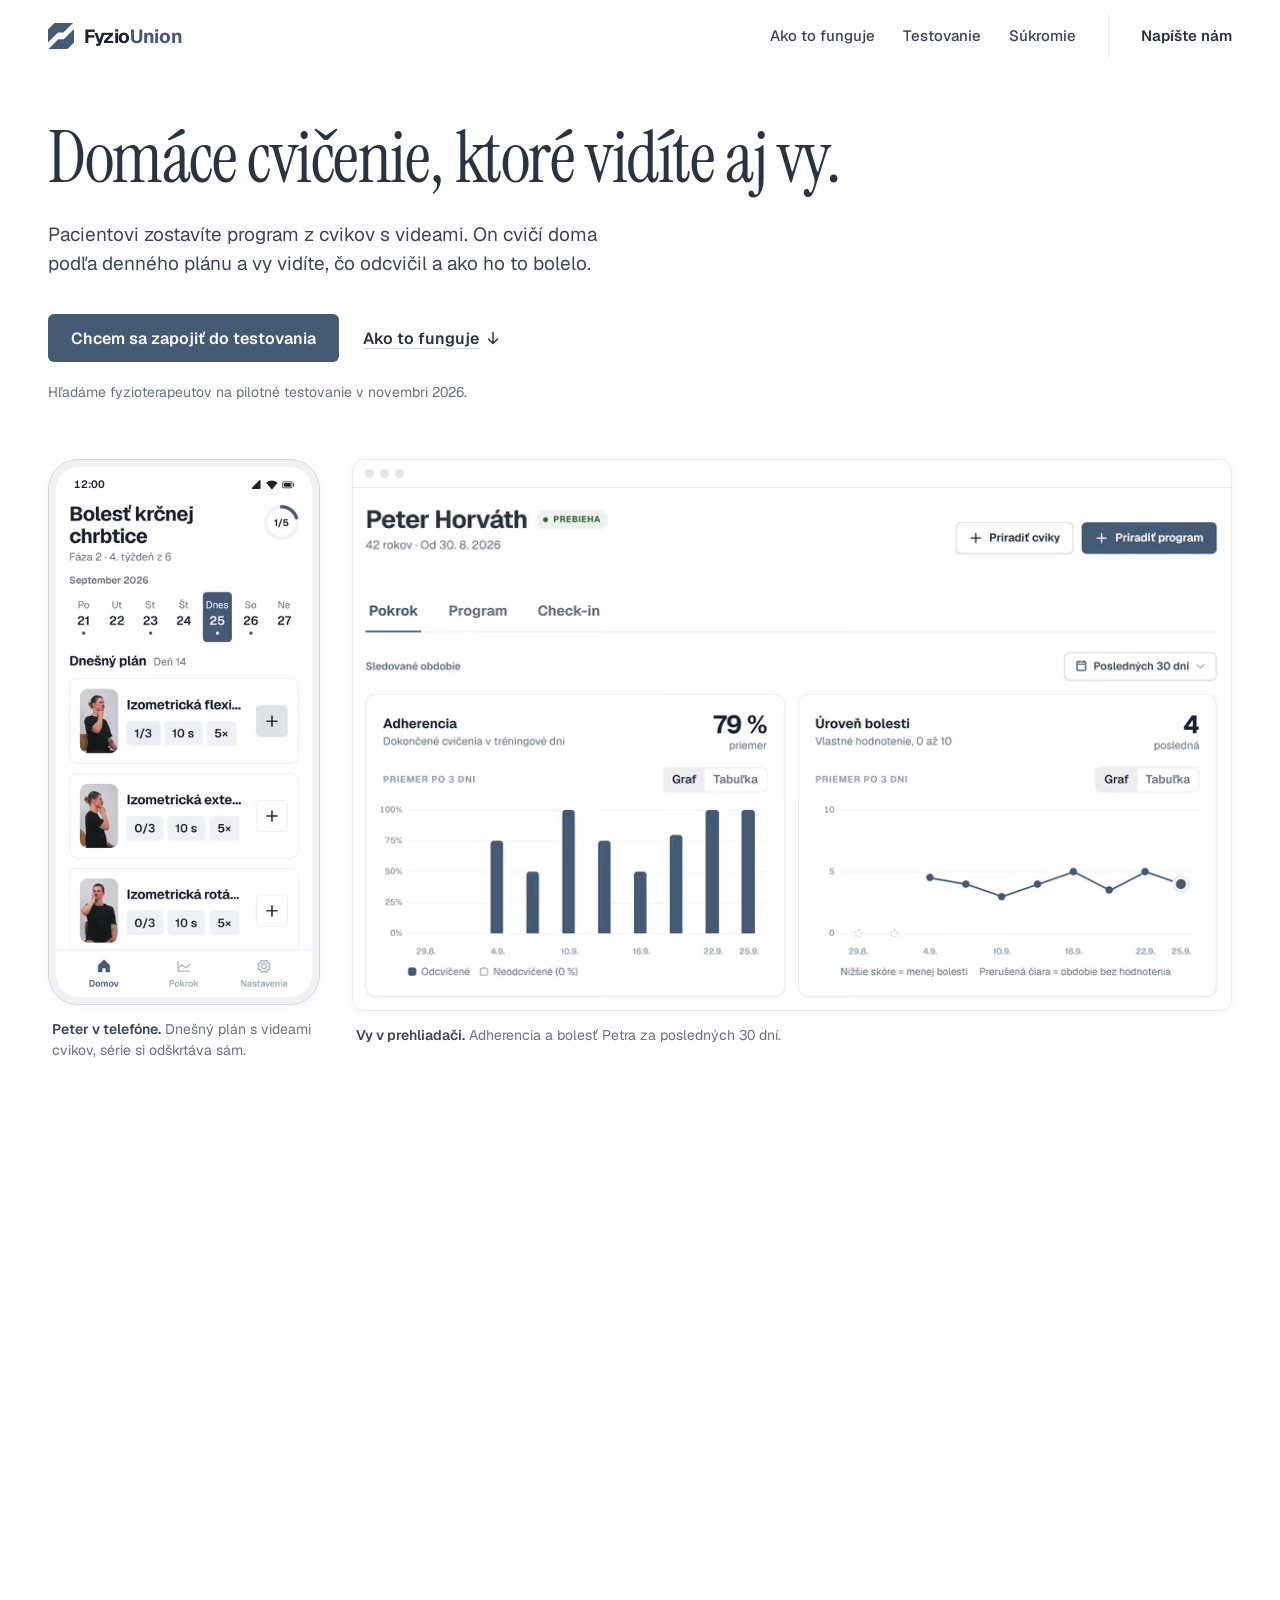
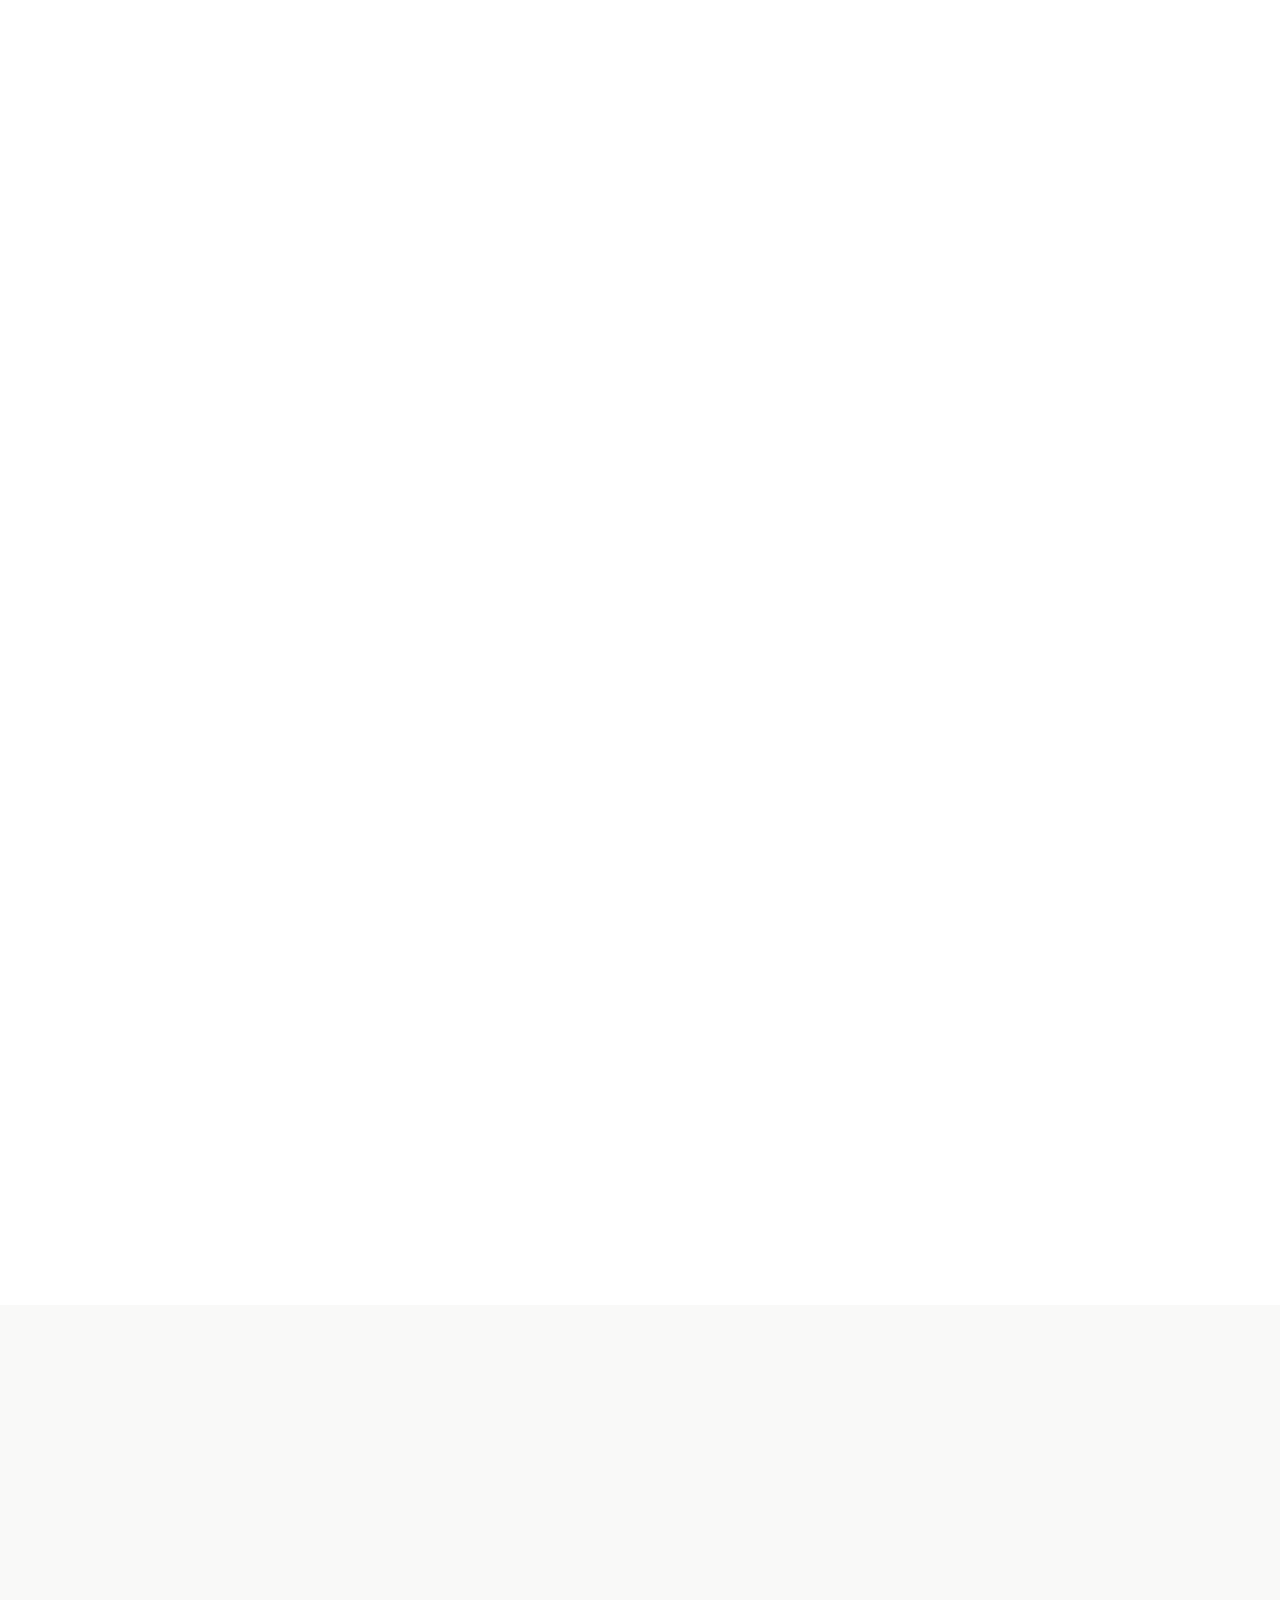
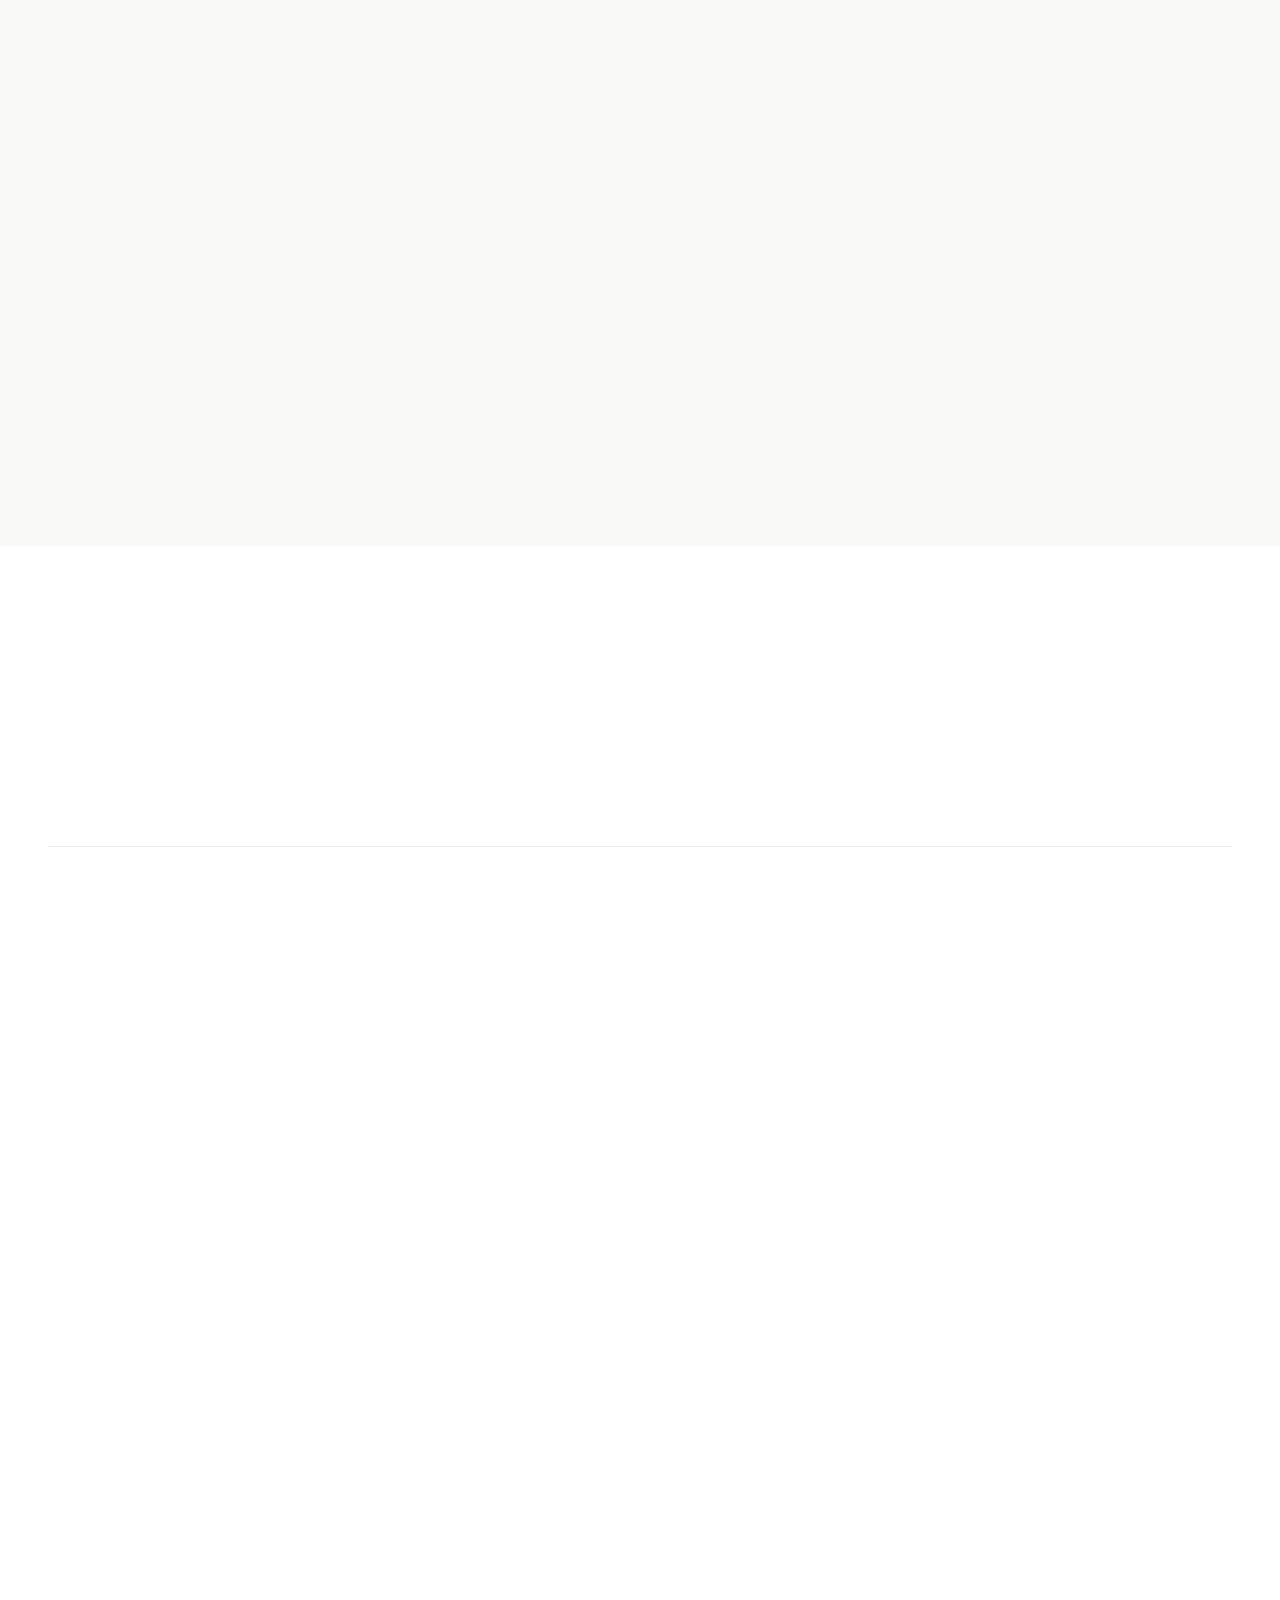
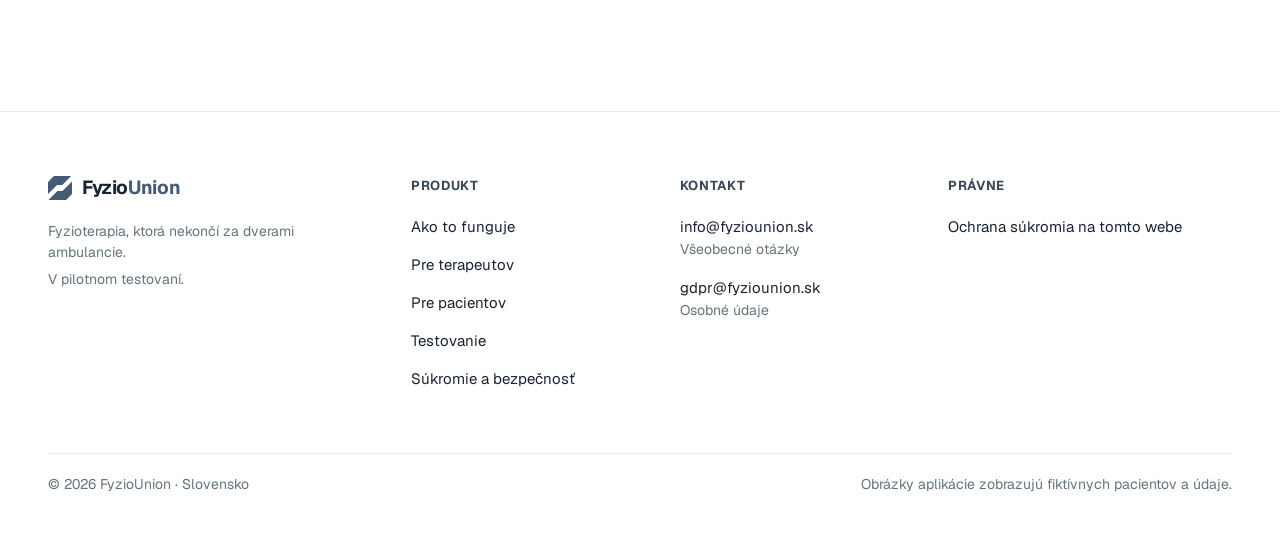
==== commit ffbe4812: "Úvodná stránka z monorepa (apps/landing @ 80b452f)" ====
--- a/index.html
+++ b/index.html
@@ -1,4 +1,4 @@
-<!DOCTYPE html><html lang="sk"><head><meta charset="utf-8"><meta name="viewport" content="width=device-width, initial-scale=1"><meta http-equiv="Content-Security-Policy" content="default-src 'self'; img-src 'self' data:; font-src 'self'; style-src 'self'; script-src 'self'; connect-src 'self'; base-uri 'none'; form-action 'none'; object-src 'none'"><meta name="referrer" content="strict-origin-when-cross-origin"><title>FyzioUnion: domáca rehabilitácia pod vedením fyzioterapeuta</title><meta name="description" content="Pacientovi zostavíte program z cvikov s videami. On cvičí doma podľa denného plánu, vy vidíte adherenciu a vývoj bolesti."><link rel="canonical" href="https://fyziounion.sk/"><meta name="robots" content="index, follow"><meta name="theme-color" content="#FFFFFF"><link rel="icon" href="/favicon.svg" type="image/svg+xml"><link rel="icon" href="/favicon-32.png" sizes="32x32" type="image/png"><link rel="apple-touch-icon" href="/apple-touch-icon.png"><link rel="preload" href="/fonts/instrument-serif-sk.woff2" as="font" type="font/woff2" crossorigin><meta property="og:type" content="website"><meta property="og:locale" content="sk_SK"><meta property="og:site_name" content="FyzioUnion"><meta property="og:title" content="FyzioUnion"><meta property="og:description" content="Pacientovi zostavíte program z cvikov s videami. On cvičí doma podľa denného plánu, vy vidíte adherenciu a vývoj bolesti."><meta property="og:url" content="https://fyziounion.sk/"><meta property="og:image" content="https://fyziounion.sk/og.png"><meta property="og:image:width" content="1200"><meta property="og:image:height" content="630"><meta property="og:image:alt" content="FyzioUnion: Domáce cvičenie, ktoré vidíte aj vy. Telefón pacienta s dnešným plánom a web terapeuta s adherenciou a bolesťou."><meta name="twitter:card" content="summary_large_image"><script type="module" src="/js/reveal.js"></script><link rel="stylesheet" href="/_astro/Footer.BOR0FXep.css"><link rel="stylesheet" href="/_astro/index.Blc-bhU9.css"></head><body><!--
+<!DOCTYPE html><html lang="sk"><head><meta charset="utf-8"><meta name="viewport" content="width=device-width, initial-scale=1"><meta http-equiv="Content-Security-Policy" content="default-src 'self'; img-src 'self' data:; font-src 'self'; style-src 'self'; script-src 'self'; connect-src 'self'; base-uri 'none'; form-action 'none'; object-src 'none'"><meta name="referrer" content="strict-origin-when-cross-origin"><title>FyzioUnion: domáca rehabilitácia pod vedením fyzioterapeuta</title><meta name="description" content="Pacientovi zostavíte program z cvikov s videami. On cvičí doma podľa denného plánu, vy vidíte adherenciu a vývoj bolesti."><link rel="canonical" href="https://fyziounion.sk/"><meta name="robots" content="index, follow"><meta name="theme-color" content="#FFFFFF"><link rel="icon" href="/favicon.svg" type="image/svg+xml"><link rel="icon" href="/favicon-32.png" sizes="32x32" type="image/png"><link rel="apple-touch-icon" href="/apple-touch-icon.png"><link rel="preload" href="/fonts/instrument-serif-sk.woff2" as="font" type="font/woff2" crossorigin><meta property="og:type" content="website"><meta property="og:locale" content="sk_SK"><meta property="og:site_name" content="FyzioUnion"><meta property="og:title" content="FyzioUnion"><meta property="og:description" content="Pacientovi zostavíte program z cvikov s videami. On cvičí doma podľa denného plánu, vy vidíte adherenciu a vývoj bolesti."><meta property="og:url" content="https://fyziounion.sk/"><meta property="og:image" content="https://fyziounion.sk/og.png"><meta property="og:image:width" content="1200"><meta property="og:image:height" content="630"><meta property="og:image:alt" content="FyzioUnion: Domáce cvičenie, ktoré vidíte aj vy. Telefón pacienta s dnešným plánom a web terapeuta s adherenciou a bolesťou."><meta name="twitter:card" content="summary_large_image"><script type="module" src="/js/reveal.js"></script><link rel="stylesheet" href="/_astro/Footer.BOR0FXep.css"><link rel="stylesheet" href="/_astro/index.Bw1IxZCw.css"></head><body><!--
       THESIS: Prvý pohľad ukazuje mechanizmus, nie náladu: web terapeuta a telefón pacienta s tým istým
       programom. Odmieta štandardné SaaS hero s vymysleným dashboardom, gradientom a 3D telefónom.
       OWN-WORLD: Klinický papier. Čistá biela, bridlica #455A74 len na akciách a značkách, atrament #1A2333,
@@ -10,4 +10,4 @@
       webu W3 Pokrok Petra (adherencia + bolesť 30 dní), každý s popiskom pod sebou. Mobil: text, tlačidlo, telefón, výrez W3.
       FORM: Smer určený briefom (Build prompt 06, L5), concept-seed vynechaný so súhlasom (Zastávka 1). Seed key: brief-pinned.
       FINISH: unreviewed and undocumented is unfinished; this build ends with the finish review, the verdict, and DESIGN.md
-    --><a class="skip-link" href="#obsah">Preskočiť na obsah</a><header class="site-header" data-astro-cid-nen7h5rs><div class="wrap bar" data-astro-cid-nen7h5rs><a href="/" class="home" aria-label="FyzioUnion, úvod" data-astro-cid-nen7h5rs><span class="logo" data-astro-cid-f7espo7c><svg width="26" height="26" viewBox="0 0 512 512" aria-hidden="true" focusable="false" data-astro-cid-f7espo7c><path fill="currentColor" d="M374.07 254.95l-65.05 65.05H201.93L9.94 512H384.6c49.75-49.75 77.65-77.65 127.4-127.4V117.02z" data-astro-cid-f7espo7c></path><path fill="currentColor" d="M192.05 193.92l4.56-4.56h107.08L493.05 0H127.4C77.65 49.75 49.75 77.65 0 127.4v258.56l113.01-113.01z" data-astro-cid-f7espo7c></path></svg><span class="word" data-astro-cid-f7espo7c>Fyzio<span data-astro-cid-f7espo7c>Union</span></span></span></a><nav aria-label="Hlavná navigácia" data-astro-cid-nen7h5rs><ul class="anchors" data-astro-cid-nen7h5rs><li data-astro-cid-nen7h5rs><a href="/#ako-to-funguje" data-astro-cid-nen7h5rs>Ako to funguje</a></li><li data-astro-cid-nen7h5rs><a href="/#testovanie" data-astro-cid-nen7h5rs>Testovanie</a></li><li data-astro-cid-nen7h5rs><a href="/#sukromie" data-astro-cid-nen7h5rs>Súkromie</a></li></ul><ul class="actions" data-astro-cid-nen7h5rs><li data-astro-cid-nen7h5rs><a class="text" href="mailto:info@fyziounion.sk" data-astro-cid-nen7h5rs>Napíšte nám</a></li></ul></nav></div></header><main id="obsah"><section class="hero" aria-labelledby="hero-title" data-astro-cid-ge2uvauf><div class="wrap grid" data-astro-cid-ge2uvauf><div class="copy" data-astro-cid-ge2uvauf><h1 id="hero-title" data-astro-cid-ge2uvauf>Domáce cvičenie, ktoré vidíte aj vy.</h1><div class="intro" data-astro-cid-ge2uvauf><p class="lead" data-astro-cid-ge2uvauf>Pacientovi zostavíte program z cvikov s videami. On cvičí doma podľa denného plánu a vy vidíte, čo odcvičil a ako ho to bolelo.</p><div class="actions" data-astro-cid-ge2uvauf><a class="btn btn-primary" href="mailto:info@fyziounion.sk?subject=Testovanie%20FyzioUnion%20v%20novembri" data-astro-cid-ge2uvauf>Chcem sa zapojiť do testovania</a><a class="link" href="#ako-to-funguje" data-astro-cid-ge2uvauf><span data-astro-cid-ge2uvauf>Ako to funguje</span><svg aria-hidden="true" focusable="false" xmlns="http://www.w3.org/2000/svg" viewBox="0 0 256 256" fill="currentColor"><path d="M208.49,152.49l-72,72a12,12,0,0,1-17,0l-72-72a12,12,0,0,1,17-17L116,187V40a12,12,0,0,1,24,0V187l51.51-51.52a12,12,0,0,1,17,17Z"/></svg></a></div><p class="status" data-astro-cid-ge2uvauf>Hľadáme fyzioterapeutov na pilotné testovanie v novembri 2026.</p></div></div><div class="stage" data-astro-cid-ge2uvauf><figure class="fig-phone" data-astro-cid-ge2uvauf><div class="phone" data-astro-cid-gqlnkb4g><div class="statusbar" aria-hidden="true" data-astro-cid-gqlnkb4g><span data-astro-cid-gqlnkb4g>12:00</span><span class="sys" data-astro-cid-gqlnkb4g><svg aria-hidden="true" focusable="false" xmlns="http://www.w3.org/2000/svg" viewBox="0 0 256 256" fill="currentColor"><path d="M208,40V200a16,16,0,0,1-16,16H32A16,16,0,0,1,20.7,188.68l160-160A16,16,0,0,1,208,40Z"/></svg><svg aria-hidden="true" focusable="false" xmlns="http://www.w3.org/2000/svg" viewBox="0 0 256 256" fill="currentColor"><path d="M244.35,92.8l-104,125.43A15.93,15.93,0,0,1,128,224h0a15.93,15.93,0,0,1-12.31-5.77L11.65,92.8A15.65,15.65,0,0,1,8.11,80.91,15.93,15.93,0,0,1,14.28,70.1,186.67,186.67,0,0,1,128,32,186.67,186.67,0,0,1,241.72,70.1a15.93,15.93,0,0,1,6.17,10.81A15.65,15.65,0,0,1,244.35,92.8Z"/></svg><svg aria-hidden="true" focusable="false" xmlns="http://www.w3.org/2000/svg" viewBox="0 0 256 256" fill="currentColor"><path d="M200,56H32A24,24,0,0,0,8,80v96a24,24,0,0,0,24,24H200a24,24,0,0,0,24-24V80A24,24,0,0,0,200,56Zm8,120a8,8,0,0,1-8,8H32a8,8,0,0,1-8-8V80a8,8,0,0,1,8-8H200a8,8,0,0,1,8,8ZM192,96v64a8,8,0,0,1-8,8H48a8,8,0,0,1-8-8V96a8,8,0,0,1,8-8H184A8,8,0,0,1,192,96Zm64,0v64a8,8,0,0,1-16,0V96a8,8,0,0,1,16,0Z"/></svg></span></div><picture data-astro-cid-gqlnkb4g="true"><source srcset="/_astro/m10-plan.CjHk2rW6_Z14RSDS.avif 320w, /_astro/m10-plan.CjHk2rW6_Z1zbIYs.avif 480w, /_astro/m10-plan.CjHk2rW6_Z1LqTiL.avif 640w, /_astro/m10-plan.CjHk2rW6_Z3u57a.avif 900w" type="image/avif" sizes="(min-width: 1200px) 280px, (min-width: 900px) 24vw, 80vw"><source srcset="/_astro/m10-plan.CjHk2rW6_ev5W1.webp 320w, /_astro/m10-plan.CjHk2rW6_ZfMJny.webp 480w, /_astro/m10-plan.CjHk2rW6_Z1APg6i.webp 640w, /_astro/m10-plan.CjHk2rW6_76y5j.webp 900w" type="image/webp" sizes="(min-width: 1200px) 280px, (min-width: 900px) 24vw, 80vw"><img src="/_astro/m10-plan.CjHk2rW6_2rhbFw.webp" srcset="/_astro/m10-plan.CjHk2rW6_ev5W1.webp 320w, /_astro/m10-plan.CjHk2rW6_ZfMJny.webp 480w, /_astro/m10-plan.CjHk2rW6_Z1APg6i.webp 640w, /_astro/m10-plan.CjHk2rW6_76y5j.webp 900w" sizes="(min-width: 1200px) 280px, (min-width: 900px) 24vw, 80vw" alt="Mobilná aplikácia pacienta Petra, program Bolesť krčnej chrbtice, fáza 2, 4. týždeň zo 6. Dnešný plán: odcvičený 1 z 5 cvikov, pri cviku Izometrická flexia krku 1 z 3 sérií, ďalšie cviky s videami čakajú." loading="eager" decoding="async" data-astro-cid-gqlnkb4g="true" width="1080" height="2119"></picture></div><figcaption data-astro-cid-ge2uvauf><strong data-astro-cid-ge2uvauf>Peter v telefóne.</strong> Dnešný plán s videami cvikov, série si odškrtáva sám.</figcaption></figure><figure class="fig-web" data-astro-cid-ge2uvauf><div class="window" data-astro-cid-ge2uvauf><div class="chrome" aria-hidden="true" data-astro-cid-ge2uvauf><i data-astro-cid-ge2uvauf></i><i data-astro-cid-ge2uvauf></i><i data-astro-cid-ge2uvauf></i></div><picture><source type="image/avif" srcset="/_astro/w3-pokrok.C_8wGHf9_Z2omB1c.avif 900w, /_astro/w3-pokrok.C_8wGHf9_ZF6pc2.avif 1300w, /_astro/w3-pokrok.C_8wGHf9_Z2eluG1.avif 1700w, /_astro/w3-pokrok.C_8wGHf9_Z113rCP.avif 2108w" sizes="(min-width: 1200px) 900px, 76vw" media="(min-width: 900px)" width="2108" height="1252"><source type="image/webp" srcset="/_astro/w3-pokrok.C_8wGHf9_Z2dKWNI.webp 900w, /_astro/w3-pokrok.C_8wGHf9_ZmFCFe.webp 1300w, /_astro/w3-pokrok.C_8wGHf9_22xuDW.webp 1700w, /_astro/w3-pokrok.C_8wGHf9_Z1OlA6N.webp 2108w" sizes="(min-width: 1200px) 900px, 76vw" media="(min-width: 900px)" width="2108" height="1252"><source type="image/avif" srcset="/_astro/w3-karty.DE_FymdF_1DA4Pd.avif 480w, /_astro/w3-karty.DE_FymdF_16ILlf.avif 720w, /_astro/w3-karty.DE_FymdF_Z1f3EKu.avif 1010w" sizes="92vw" width="1010" height="1500"><source type="image/webp" srcset="/_astro/w3-karty.DE_FymdF_Z27d4mO.webp 480w, /_astro/w3-karty.DE_FymdF_1hkpxI.webp 720w, /_astro/w3-karty.DE_FymdF_ZVCSeG.webp 1010w" sizes="92vw" width="1010" height="1500"><img src="/_astro/w3-karty.DE_FymdF_1hkpxI.webp" alt="Webové rozhranie fyzioterapeuta, pacient Peter Horváth, záložka Pokrok za posledných 30 dní. Adherencia 79 %, stĺpcový graf dokončených cvičení po troch dňoch. Úroveň bolesti posledná 4, čiarový graf kolíše medzi 3 a 5." width="1010" height="1500" loading="eager" fetchpriority="high" decoding="async"></picture></div><figcaption data-astro-cid-ge2uvauf><strong data-astro-cid-ge2uvauf>Vy v prehliadači.</strong> Adherencia a bolesť Petra za posledných 30 dní.</figcaption></figure></div></div></section><section id="ako-to-funguje" class="section how" aria-labelledby="how-title" data-astro-cid-l43jfdkk><div class="wrap" data-astro-cid-l43jfdkk><header class="section-head" data-reveal data-astro-cid-l43jfdkk><h2 id="how-title" class="h2" data-astro-cid-l43jfdkk>Ako to funguje</h2><p data-astro-cid-l43jfdkk>Dve aplikácie, jeden program. Vy pracujete v prehliadači, pacient v telefóne.</p></header><ol class="steps" data-astro-cid-l43jfdkk><li class="step" data-reveal data-astro-cid-l43jfdkk><div class="text" data-astro-cid-l43jfdkk><span class="num" aria-hidden="true" data-astro-cid-l43jfdkk>1</span><h3 class="h3" data-astro-cid-l43jfdkk>Pridáte pacienta a dostanete prístupový kód</h3><p class="body" data-astro-cid-l43jfdkk>V prehliadači pridáte pacienta. Dostanete 6-miestny prístupový kód, ktorý uvidíte na obrazovke a ktorý mu príde aj <span class="nw" data-astro-cid-l43jfdkk>e-mailom</span>. Program z cvikov mu priradíte hneď alebo až po tom, ako sa pripojí.</p></div><div class="visual" data-astro-cid-l43jfdkk><div class="shot" data-astro-cid-u7xbst2f><div class="chrome" aria-hidden="true" data-astro-cid-u7xbst2f><i data-astro-cid-u7xbst2f></i><i data-astro-cid-u7xbst2f></i><i data-astro-cid-u7xbst2f></i></div><picture data-astro-cid-u7xbst2f="true"><source srcset="/_astro/w2-kod.CGGek_aa_XBaum.avif 480w, /_astro/w2-kod.CGGek_aa_Z2krHiR.avif 720w, /_astro/w2-kod.CGGek_aa_pa0yp.avif 1000w, /_astro/w2-kod.CGGek_aa_XljOa.avif 1400w, /_astro/w2-kod.CGGek_aa_Z27qfpU.avif 1976w" type="image/avif" sizes="(min-width: 900px) 700px, 92vw"><source srcset="/_astro/w2-kod.CGGek_aa_2c8OSy.webp 480w, /_astro/w2-kod.CGGek_aa_Z16U2TF.webp 720w, /_astro/w2-kod.CGGek_aa_Z2nOBFX.webp 1000w, /_astro/w2-kod.CGGek_aa_Z1ODiqd.webp 1400w, /_astro/w2-kod.CGGek_aa_9Lg8D.webp 1976w" type="image/webp" sizes="(min-width: 900px) 700px, 92vw"><img src="/_astro/w2-kod.CGGek_aa_9Lg8D.webp" srcset="/_astro/w2-kod.CGGek_aa_2c8OSy.webp 480w, /_astro/w2-kod.CGGek_aa_Z16U2TF.webp 720w, /_astro/w2-kod.CGGek_aa_Z2nOBFX.webp 1000w, /_astro/w2-kod.CGGek_aa_Z1ODiqd.webp 1400w, /_astro/w2-kod.CGGek_aa_9Lg8D.webp 1976w" sizes="(min-width: 900px) 700px, 92vw" alt="Webové rozhranie fyzioterapeuta, karta Napojenie pacienta: prístupový kód V92VRK zobrazený v šiestich políčkach a text Kód platí ešte 6 dní." loading="lazy" decoding="async" data-astro-cid-u7xbst2f="true" width="1976" height="497"></picture></div></div></li><li class="step" data-reveal data-astro-cid-l43jfdkk><div class="text" data-astro-cid-l43jfdkk><span class="num" aria-hidden="true" data-astro-cid-l43jfdkk>2</span><h3 class="h3" data-astro-cid-l43jfdkk>Pacient cvičí doma podľa denného plánu</h3><p class="body" data-astro-cid-l43jfdkk>Pacient zadá kód v mobilnej aplikácii a je pripojený k vám. Každý deň vidí plán cvikov s videami, zapisuje odcvičené série a bolesť na stupnici 0–10.</p></div><div class="visual visual-phone" data-astro-cid-l43jfdkk><div class="phone" data-astro-cid-gqlnkb4g><div class="statusbar" aria-hidden="true" data-astro-cid-gqlnkb4g><span data-astro-cid-gqlnkb4g>12:00</span><span class="sys" data-astro-cid-gqlnkb4g><svg aria-hidden="true" focusable="false" xmlns="http://www.w3.org/2000/svg" viewBox="0 0 256 256" fill="currentColor"><path d="M208,40V200a16,16,0,0,1-16,16H32A16,16,0,0,1,20.7,188.68l160-160A16,16,0,0,1,208,40Z"/></svg><svg aria-hidden="true" focusable="false" xmlns="http://www.w3.org/2000/svg" viewBox="0 0 256 256" fill="currentColor"><path d="M244.35,92.8l-104,125.43A15.93,15.93,0,0,1,128,224h0a15.93,15.93,0,0,1-12.31-5.77L11.65,92.8A15.65,15.65,0,0,1,8.11,80.91,15.93,15.93,0,0,1,14.28,70.1,186.67,186.67,0,0,1,128,32,186.67,186.67,0,0,1,241.72,70.1a15.93,15.93,0,0,1,6.17,10.81A15.65,15.65,0,0,1,244.35,92.8Z"/></svg><svg aria-hidden="true" focusable="false" xmlns="http://www.w3.org/2000/svg" viewBox="0 0 256 256" fill="currentColor"><path d="M200,56H32A24,24,0,0,0,8,80v96a24,24,0,0,0,24,24H200a24,24,0,0,0,24-24V80A24,24,0,0,0,200,56Zm8,120a8,8,0,0,1-8,8H32a8,8,0,0,1-8-8V80a8,8,0,0,1,8-8H200a8,8,0,0,1,8,8ZM192,96v64a8,8,0,0,1-8,8H48a8,8,0,0,1-8-8V96a8,8,0,0,1,8-8H184A8,8,0,0,1,192,96Zm64,0v64a8,8,0,0,1-16,0V96a8,8,0,0,1,16,0Z"/></svg></span></div><picture data-astro-cid-gqlnkb4g="true"><source srcset="/_astro/m12-cvik.B09_eSFl_Z15LySf.avif 320w, /_astro/m12-cvik.B09_eSFl_Z1A5pdO.avif 480w, /_astro/m12-cvik.B09_eSFl_Z1Mkzx8.avif 640w, /_astro/m12-cvik.B09_eSFl_Z4nKlw.avif 900w" type="image/avif" sizes="(min-width: 900px) 280px, 70vw"><source srcset="/_astro/m12-cvik.B09_eSFl_dBpHE.webp 320w, /_astro/m12-cvik.B09_eSFl_ZgGpBU.webp 480w, /_astro/m12-cvik.B09_eSFl_Z1BIVkE.webp 640w, /_astro/m12-cvik.B09_eSFl_6cRPW.webp 900w" type="image/webp" sizes="(min-width: 900px) 280px, 70vw"><img src="/_astro/m12-cvik.B09_eSFl_1Yuenl.webp" srcset="/_astro/m12-cvik.B09_eSFl_dBpHE.webp 320w, /_astro/m12-cvik.B09_eSFl_ZgGpBU.webp 480w, /_astro/m12-cvik.B09_eSFl_Z1BIVkE.webp 640w, /_astro/m12-cvik.B09_eSFl_6cRPW.webp 900w" sizes="(min-width: 900px) 280px, 70vw" alt="Mobilná aplikácia pacienta, detail cviku Izometrická extenzia krku: video cviku, séria 0 z 3, výdrž 10 sekúnd, 5 opakovaní a tlačidlo na odškrtnutie série." loading="lazy" decoding="async" data-astro-cid-gqlnkb4g="true" width="1080" height="2119"></picture></div></div></li><li class="step" data-reveal data-astro-cid-l43jfdkk><div class="text" data-astro-cid-l43jfdkk><span class="num" aria-hidden="true" data-astro-cid-l43jfdkk>3</span><h3 class="h3" data-astro-cid-l43jfdkk>Vidíte priebeh a plán upravíte</h3><p class="body" data-astro-cid-l43jfdkk>Pri každom pacientovi vidíte adherenciu za posledných 14 dní a vývoj bolesti. Plán upravíte v prehliadači a pacientovi sa zmena ukáže v aplikácii.</p></div><div class="visual" data-astro-cid-l43jfdkk><div class="shot" data-astro-cid-u7xbst2f><div class="chrome" aria-hidden="true" data-astro-cid-u7xbst2f><i data-astro-cid-u7xbst2f></i><i data-astro-cid-u7xbst2f></i><i data-astro-cid-u7xbst2f></i></div><picture data-astro-cid-u7xbst2f="true"><source srcset="/_astro/w1-adherencia.B4QurcAe_27bDHB.avif 480w, /_astro/w1-adherencia.B4QurcAe_Z2kPXWS.avif 720w, /_astro/w1-adherencia.B4QurcAe_Z2tk2Bi.avif 1000w, /_astro/w1-adherencia.B4QurcAe_ZrrKA0.avif 1400w, /_astro/w1-adherencia.B4QurcAe_4Izr9.avif 2041w" type="image/avif" sizes="(min-width: 900px) 700px, 92vw"><source srcset="/_astro/w1-adherencia.B4QurcAe_2tX45i.webp 480w, /_astro/w1-adherencia.B4QurcAe_Z1X4yAc.webp 720w, /_astro/w1-adherencia.B4QurcAe_Z14CqHO.webp 1000w, /_astro/w1-adherencia.B4QurcAe_WePit.webp 1400w, /_astro/w1-adherencia.B4QurcAe_1tqbkC.webp 2041w" type="image/webp" sizes="(min-width: 900px) 700px, 92vw"><img src="/_astro/w1-adherencia.B4QurcAe_1tqbkC.webp" srcset="/_astro/w1-adherencia.B4QurcAe_2tX45i.webp 480w, /_astro/w1-adherencia.B4QurcAe_Z1X4yAc.webp 720w, /_astro/w1-adherencia.B4QurcAe_Z14CqHO.webp 1000w, /_astro/w1-adherencia.B4QurcAe_WePit.webp 1400w, /_astro/w1-adherencia.B4QurcAe_1tqbkC.webp 2041w" sizes="(min-width: 900px) 700px, 92vw" alt="Webové rozhranie fyzioterapeuta, zoznam pacientov: Peter Horváth prebieha s adherenciou 76 % za 14 dní, Jana Mikulová 58 %, Zuzana Hudecová čaká na spustenie programu a Tomáš Baláž je pozvaný s prístupovým kódom." loading="lazy" decoding="async" data-astro-cid-u7xbst2f="true" width="2041" height="599"></picture></div></div></li></ol></div></section><section id="pre-terapeutov" class="section" aria-labelledby="features-title" data-astro-cid-cognygiv><div class="wrap" data-astro-cid-cognygiv><header class="section-head" data-reveal data-astro-cid-cognygiv><h2 id="features-title" class="h2" data-astro-cid-cognygiv>Čo máte k dispozícii vy</h2></header><div class="bento" data-astro-cid-cognygiv><article class="cell c-library" data-reveal data-astro-cid-cognygiv><h3 class="h3" data-astro-cid-cognygiv>Knižnica cvikov s videami</h3><p class="body" data-astro-cid-cognygiv>Oficiálne cviky FyzioUnion s krátkym videom a popisom. Pri výbere si video pustíte priamo v zozname.</p><p class="body sub" data-astro-cid-cognygiv><strong data-astro-cid-cognygiv>Vlastné cviky.</strong> Pridáte cvik s vlastným názvom, popisom a parametrami. Video k nemu zatiaľ nahrať nemôžete. <span class="badge" data-astro-cid-cognygiv>Čoskoro</span></p><div class="shot bare img" data-astro-cid-u7xbst2f><picture data-astro-cid-u7xbst2f="true"><source srcset="/_astro/w11-cviky.D9GW6DmY_ZwlU5m.avif 480w, /_astro/w11-cviky.D9GW6DmY_ZOjnSF.avif 720w, /_astro/w11-cviky.D9GW6DmY_1hldN.avif 1000w, /_astro/w11-cviky.D9GW6DmY_Z27CSLg.avif 1400w, /_astro/w11-cviky.D9GW6DmY_Zw7PvB.avif 1744w" type="image/avif" sizes="(min-width: 900px) 640px, 92vw"><source srcset="/_astro/w11-cviky.D9GW6DmY_ZlKgRS.webp 480w, /_astro/w11-cviky.D9GW6DmY_ZDHJGc.webp 720w, /_astro/w11-cviky.D9GW6DmY_jH7JB.webp 1000w, /_astro/w11-cviky.D9GW6DmY_29g6yH.webp 1400w, /_astro/w11-cviky.D9GW6DmY_Z1kpXYz.webp 1744w" type="image/webp" sizes="(min-width: 900px) 640px, 92vw"><img src="/_astro/w11-cviky.D9GW6DmY_Z1kpXYz.webp" srcset="/_astro/w11-cviky.D9GW6DmY_ZlKgRS.webp 480w, /_astro/w11-cviky.D9GW6DmY_ZDHJGc.webp 720w, /_astro/w11-cviky.D9GW6DmY_jH7JB.webp 1000w, /_astro/w11-cviky.D9GW6DmY_29g6yH.webp 1400w, /_astro/w11-cviky.D9GW6DmY_Z1kpXYz.webp 1744w" sizes="(min-width: 900px) 640px, 92vw" alt="Knižnica cvikov vo webe terapeuta: vyhľadávanie, filtre Typ, Oblasť tela, Vybavenie, Pôvod a Obľúbené, pod nimi karty cvikov s náhľadom videa, napríklad Aktívna bočná flexia krku." loading="lazy" decoding="async" data-astro-cid-u7xbst2f="true" width="1744" height="1500"></picture></div></article><article class="cell c-editor" data-reveal data-astro-cid-cognygiv><h3 class="h3" data-astro-cid-cognygiv>Programy po fázach</h3><p class="body" data-astro-cid-cognygiv>Program rozdelíte na fázy, dni a cviky a pri každom cviku nastavíte série, opakovania, čas alebo záťaž. Hotový program priradíte ďalším pacientom.</p><div class="shot bare img" data-astro-cid-u7xbst2f><picture data-astro-cid-u7xbst2f="true"><source srcset="/_astro/w10-editor.CVSjpOWR_2uEkV5.avif 480w, /_astro/w10-editor.CVSjpOWR_ZjilDz.avif 720w, /_astro/w10-editor.CVSjpOWR_S6Ymm.avif 1000w, /_astro/w10-editor.CVSjpOWR_Z1wmVqb.avif 1400w, /_astro/w10-editor.CVSjpOWR_Z2hC7xw.avif 1744w" type="image/avif" sizes="(min-width: 900px) 460px, 92vw"><source srcset="/_astro/w10-editor.CVSjpOWR_Z2oV9Fn.webp 480w, /_astro/w10-editor.CVSjpOWR_Z8GHr6.webp 720w, /_astro/w10-editor.CVSjpOWR_1bwKSa.webp 1000w, /_astro/w10-editor.CVSjpOWR_Z1dW9Tn.webp 1400w, /_astro/w10-editor.CVSjpOWR_Z1Ycl1I.webp 1744w" type="image/webp" sizes="(min-width: 900px) 460px, 92vw"><img src="/_astro/w10-editor.CVSjpOWR_Z1Ycl1I.webp" srcset="/_astro/w10-editor.CVSjpOWR_Z2oV9Fn.webp 480w, /_astro/w10-editor.CVSjpOWR_Z8GHr6.webp 720w, /_astro/w10-editor.CVSjpOWR_1bwKSa.webp 1000w, /_astro/w10-editor.CVSjpOWR_Z1dW9Tn.webp 1400w, /_astro/w10-editor.CVSjpOWR_Z1Ycl1I.webp 1744w" sizes="(min-width: 900px) 460px, 92vw" alt="Editor programu Bolesť krčnej chrbtice: fáza Mobilita a uvoľnenie s trvaním 2 týždne, deň 1 so štyrmi cvikmi a ich parametrami, napríklad Zatlačenie brady v sede 3 × 10." loading="lazy" decoding="async" data-astro-cid-u7xbst2f="true" width="1744" height="953"></picture></div></article><article class="cell c-schedule" data-reveal data-astro-cid-cognygiv><h3 class="h3" data-astro-cid-cognygiv>Rozvrh, pozastavenie a ukončenie</h3><p class="body" data-astro-cid-cognygiv>Určíte, koľkokrát týždenne má pacient cvičiť. Dni si vyberie sám, alebo ich pevne nastavíte vy. Program pozastavíte napríklad počas choroby a neskôr obnovíte. Adherencia sa za ten čas nepočíta.</p><div class="shot bare img" data-astro-cid-u7xbst2f><picture data-astro-cid-u7xbst2f="true"><source srcset="/_astro/w4-program.CZOLpKFd_2lMK8D.avif 480w, /_astro/w4-program.CZOLpKFd_2uav7G.avif 720w, /_astro/w4-program.CZOLpKFd_1a8Qfl.avif 1000w, /_astro/w4-program.CZOLpKFd_Z1Wmcfc.avif 1400w, /_astro/w4-program.CZOLpKFd_Z2oM7wt.avif 1752w" type="image/avif" sizes="(min-width: 900px) 560px, 92vw"><source srcset="/_astro/w4-program.CZOLpKFd_Z1p0o4o.webp 480w, /_astro/w4-program.CZOLpKFd_Z2ppYtL.webp 720w, /_astro/w4-program.CZOLpKFd_1syCL9.webp 1000w, /_astro/w4-program.CZOLpKFd_Z1DVpIo.webp 1400w, /_astro/w4-program.CZOLpKFd_Z26ml0F.webp 1752w" type="image/webp" sizes="(min-width: 900px) 560px, 92vw"><img src="/_astro/w4-program.CZOLpKFd_Z26ml0F.webp" srcset="/_astro/w4-program.CZOLpKFd_Z1p0o4o.webp 480w, /_astro/w4-program.CZOLpKFd_Z2ppYtL.webp 720w, /_astro/w4-program.CZOLpKFd_1syCL9.webp 1000w, /_astro/w4-program.CZOLpKFd_Z1DVpIo.webp 1400w, /_astro/w4-program.CZOLpKFd_Z26ml0F.webp 1752w" sizes="(min-width: 900px) 560px, 92vw" alt="Priradený program Bolesť krčnej chrbtice: 2 fázy, 6 týždňov, 3× týždenne, stav Prebieha, tlačidlo Rozvrh a ponuka ďalších akcií." loading="lazy" decoding="async" data-astro-cid-u7xbst2f="true" width="1752" height="340"></picture></div></article><article class="cell c-individual" data-reveal data-astro-cid-cognygiv><h3 class="h3" data-astro-cid-cognygiv>Individuálne cviky</h3><p class="body" data-astro-cid-cognygiv>Keď nepotrebujete celý program, priradíte pacientovi len niekoľko cvikov.</p><div class="shot bare img" data-astro-cid-u7xbst2f><picture data-astro-cid-u7xbst2f="true"><source srcset="/_astro/w4-individualne.DV4rRGB3_AIe5.avif 480w, /_astro/w4-individualne.DV4rRGB3_ty1SR.avif 720w, /_astro/w4-individualne.DV4rRGB3_Z21GtU6.avif 1000w, /_astro/w4-individualne.DV4rRGB3_2qdTlu.avif 1400w, /_astro/w4-individualne.DV4rRGB3_ZaB2Ui.avif 1752w" type="image/avif" sizes="(min-width: 900px) 560px, 92vw"><source srcset="/_astro/w4-individualne.DV4rRGB3_1pik7y.webp 480w, /_astro/w4-individualne.DV4rRGB3_Z1IzvLN.webp 720w, /_astro/w4-individualne.DV4rRGB3_tJpm9.webp 1000w, /_astro/w4-individualne.DV4rRGB3_Z8wkbc.webp 1400w, /_astro/w4-individualne.DV4rRGB3_2kOQlW.webp 1752w" type="image/webp" sizes="(min-width: 900px) 560px, 92vw"><img src="/_astro/w4-individualne.DV4rRGB3_2kOQlW.webp" srcset="/_astro/w4-individualne.DV4rRGB3_1pik7y.webp 480w, /_astro/w4-individualne.DV4rRGB3_Z1IzvLN.webp 720w, /_astro/w4-individualne.DV4rRGB3_tJpm9.webp 1000w, /_astro/w4-individualne.DV4rRGB3_Z8wkbc.webp 1400w, /_astro/w4-individualne.DV4rRGB3_2kOQlW.webp 1752w" sizes="(min-width: 900px) 560px, 92vw" alt="Priradený program Individuálne cviky: 1 fáza, bez určeného konca, 3× týždenne, stav Prebieha." loading="lazy" decoding="async" data-astro-cid-u7xbst2f="true" width="1752" height="340"></picture></div></article><article class="cell c-checkin" data-reveal data-astro-cid-cognygiv><h3 class="h3" data-astro-cid-cognygiv>Denný check-in</h3><p class="body" data-astro-cid-cognygiv>Zapnete krátke otázky, na ktoré pacient odpovedá pri cvičení.</p><div class="shot bare img" data-astro-cid-u7xbst2f><picture data-astro-cid-u7xbst2f="true"><source srcset="/_astro/w4b-checkin.CTnQuIKT_Z25aLqR.avif 480w, /_astro/w4b-checkin.CTnQuIKT_Z1y5mot.avif 720w, /_astro/w4b-checkin.CTnQuIKT_Z1HXTlG.avif 1000w, /_astro/w4b-checkin.CTnQuIKT_Z2sGq1M.avif 1400w, /_astro/w4b-checkin.CTnQuIKT_23O0cU.avif 1752w" type="image/avif" sizes="(min-width: 900px) 460px, 92vw"><source srcset="/_astro/w4b-checkin.CTnQuIKT_Z1LJYU4.webp 480w, /_astro/w4b-checkin.CTnQuIKT_Z1fEzRF.webp 720w, /_astro/w4b-checkin.CTnQuIKT_Z2wh2OE.webp 1000w, /_astro/w4b-checkin.CTnQuIKT_1Nczjb.webp 1400w, /_astro/w4b-checkin.CTnQuIKT_1fvQIW.webp 1752w" type="image/webp" sizes="(min-width: 900px) 460px, 92vw"><img src="/_astro/w4b-checkin.CTnQuIKT_1fvQIW.webp" srcset="/_astro/w4b-checkin.CTnQuIKT_Z1LJYU4.webp 480w, /_astro/w4b-checkin.CTnQuIKT_Z1fEzRF.webp 720w, /_astro/w4b-checkin.CTnQuIKT_Z2wh2OE.webp 1000w, /_astro/w4b-checkin.CTnQuIKT_1Nczjb.webp 1400w, /_astro/w4b-checkin.CTnQuIKT_1fvQIW.webp 1752w" sizes="(min-width: 900px) 460px, 92vw" alt="Záložka Check-in pacienta: päť pevných otázok s prepínačmi, zobrazené Spánok, Strava a Stres, všetky zapnuté." loading="lazy" decoding="async" data-astro-cid-u7xbst2f="true" width="1752" height="744"></picture></div></article></div><p class="more body" data-reveal data-astro-cid-cognygiv><strong data-astro-cid-cognygiv>Hodnotiace dotazníky.</strong> K programu priradíte štandardizované dotazníky a ich skóre uvidíte v čase.</p></div></section><section id="pre-pacientov" class="section section-tint" aria-labelledby="patient-title" data-astro-cid-cognygiv><div class="wrap patient" data-astro-cid-cognygiv><div class="patient-phone" data-reveal data-astro-cid-cognygiv><div class="phone" data-astro-cid-gqlnkb4g><div class="statusbar" aria-hidden="true" data-astro-cid-gqlnkb4g><span data-astro-cid-gqlnkb4g>12:00</span><span class="sys" data-astro-cid-gqlnkb4g><svg aria-hidden="true" focusable="false" xmlns="http://www.w3.org/2000/svg" viewBox="0 0 256 256" fill="currentColor"><path d="M208,40V200a16,16,0,0,1-16,16H32A16,16,0,0,1,20.7,188.68l160-160A16,16,0,0,1,208,40Z"/></svg><svg aria-hidden="true" focusable="false" xmlns="http://www.w3.org/2000/svg" viewBox="0 0 256 256" fill="currentColor"><path d="M244.35,92.8l-104,125.43A15.93,15.93,0,0,1,128,224h0a15.93,15.93,0,0,1-12.31-5.77L11.65,92.8A15.65,15.65,0,0,1,8.11,80.91,15.93,15.93,0,0,1,14.28,70.1,186.67,186.67,0,0,1,128,32,186.67,186.67,0,0,1,241.72,70.1a15.93,15.93,0,0,1,6.17,10.81A15.65,15.65,0,0,1,244.35,92.8Z"/></svg><svg aria-hidden="true" focusable="false" xmlns="http://www.w3.org/2000/svg" viewBox="0 0 256 256" fill="currentColor"><path d="M200,56H32A24,24,0,0,0,8,80v96a24,24,0,0,0,24,24H200a24,24,0,0,0,24-24V80A24,24,0,0,0,200,56Zm8,120a8,8,0,0,1-8,8H32a8,8,0,0,1-8-8V80a8,8,0,0,1,8-8H200a8,8,0,0,1,8,8ZM192,96v64a8,8,0,0,1-8,8H48a8,8,0,0,1-8-8V96a8,8,0,0,1,8-8H184A8,8,0,0,1,192,96Zm64,0v64a8,8,0,0,1-16,0V96a8,8,0,0,1,16,0Z"/></svg></span></div><picture data-astro-cid-gqlnkb4g="true"><source srcset="/_astro/m17-tyzden.BMBqd9S7_Z1Y38AH.avif 320w, /_astro/m17-tyzden.BMBqd9S7_ZgWw30.avif 480w, /_astro/m17-tyzden.BMBqd9S7_ZKsvyF.avif 640w, /_astro/m17-tyzden.BMBqd9S7_2kjigo.avif 900w" type="image/avif" sizes="(min-width: 900px) 280px, 80vw"><source srcset="/_astro/m17-tyzden.BMBqd9S7_Z1FCm4T.webp 320w, /_astro/m17-tyzden.BMBqd9S7_1sfsN.webp 480w, /_astro/m17-tyzden.BMBqd9S7_Z1yKE2D.webp 640w, /_astro/m17-tyzden.BMBqd9S7_1w19Mq.webp 900w" type="image/webp" sizes="(min-width: 900px) 280px, 80vw"><img src="/_astro/m17-tyzden.BMBqd9S7_ZcXW2F.webp" srcset="/_astro/m17-tyzden.BMBqd9S7_Z1FCm4T.webp 320w, /_astro/m17-tyzden.BMBqd9S7_1sfsN.webp 480w, /_astro/m17-tyzden.BMBqd9S7_Z1yKE2D.webp 640w, /_astro/m17-tyzden.BMBqd9S7_1w19Mq.webp 900w" sizes="(min-width: 900px) 280px, 80vw" alt="Mobilná aplikácia pacienta, obrazovka Pokrok za tento týždeň: dodržiavanie 100 %, 2 dni v rade, 11 cvičení a mriežka dní Odcvičené, Čiastočne, Ešte len bude." loading="lazy" decoding="async" data-astro-cid-gqlnkb4g="true" width="1080" height="2119"></picture></div></div><div class="patient-text" data-reveal data-astro-cid-cognygiv><h2 id="patient-title" class="h2" data-astro-cid-cognygiv>Čo dostane pacient</h2><p class="body lead" data-astro-cid-cognygiv>Aplikáciu dostane od svojho fyzioterapeuta. Po zadaní prístupového kódu vidí svoj program, každý deň plán cvikov s videami a vlastný pokrok za týždeň, mesiac aj tri mesiace. Pripomienku na cvičenie si zapne sám, v čase, ktorý mu vyhovuje.</p><ul class="stores" data-astro-cid-cognygiv><li data-astro-cid-cognygiv><span data-astro-cid-cognygiv>Android</span><span class="small" data-astro-cid-cognygiv>inštalácia od terapeuta</span></li><li data-astro-cid-cognygiv><span data-astro-cid-cognygiv>Google Play</span><span class="badge" data-astro-cid-cognygiv>Čoskoro</span></li><li data-astro-cid-cognygiv><span data-astro-cid-cognygiv>App Store</span><span class="badge" data-astro-cid-cognygiv>Čoskoro</span></li></ul></div></div></section><section id="testovanie" class="section section-tint" aria-labelledby="pilot-title" data-astro-cid-aecmzsna><div class="wrap" data-astro-cid-aecmzsna><header class="section-head" data-reveal data-astro-cid-aecmzsna><h2 id="pilot-title" class="h2" data-astro-cid-aecmzsna>Pilotné testovanie v novembri 2026</h2><p data-astro-cid-aecmzsna>V novembri aplikáciu prvýkrát nasadíme k reálnym pacientom. Hľadáme fyzioterapeutov, ktorí to s nami vyskúšajú.</p></header><dl class="qa" data-astro-cid-aecmzsna><div class="row" data-reveal data-astro-cid-aecmzsna><dt class="h3" data-astro-cid-aecmzsna>Kedy a ako dlho</dt><dd class="body" data-astro-cid-aecmzsna>V novembri 2026, 4 týždne.</dd></div><div class="row" data-reveal data-astro-cid-aecmzsna><dt class="h3" data-astro-cid-aecmzsna>Koľko to stojí</dt><dd class="body" data-astro-cid-aecmzsna>Nič. Testovanie je bezplatné.</dd></div><div class="row" data-reveal data-astro-cid-aecmzsna><dt class="h3" data-astro-cid-aecmzsna>Čo potrebujete</dt><dd class="body" data-astro-cid-aecmzsna><p data-astro-cid-aecmzsna>Počítač s prehliadačom a 1 až 3 pacientov, ktorí doma cvičia a majú telefón s Androidom.</p><p data-astro-cid-aecmzsna>Aplikácia zatiaľ nie je v Google Play. Nainštalujete ju s pacientom pri návšteve podľa nášho krátkeho návodu.</p><p class="inline-soon" data-astro-cid-aecmzsna>iPhone <span class="badge" data-astro-cid-aecmzsna>Čoskoro</span></p></dd></div><div class="row" data-reveal data-astro-cid-aecmzsna><dt class="h3" data-astro-cid-aecmzsna>Čo robíte vy a čo my</dt><dd class="body" data-astro-cid-aecmzsna><p data-astro-cid-aecmzsna>Pacienta pridáte vo svojom rozhraní ako „Pacient 01", „Pacient 02" a tak ďalej, s <span class="nw" data-astro-cid-aecmzsna>e-mailom</span>, ktorý od nás dostanete. Účet pacienta potom pripravíme celý my, už prepojený s vami. Pacientovi odovzdáte prihlasovacie údaje a on sa v aplikácii len prihlási a vyberie si tréningové dni.</p><p data-astro-cid-aecmzsna>Pacient do aplikácie nezadáva meno, <span class="nw" data-astro-cid-aecmzsna>e-mail</span> ani dátum narodenia. Kto je „Pacient 01", viete len vy.</p></dd></div><div class="row" data-reveal data-astro-cid-aecmzsna><dt class="h3" data-astro-cid-aecmzsna>Súhlas pacienta</dt><dd class="body" data-astro-cid-aecmzsna>Písomný informovaný súhlas pre pacientov pripravíme my, s vaším menom ako fyzioterapeuta. Pred začiatkom si ho spolu prejdeme.</dd></div><div class="row" data-reveal data-astro-cid-aecmzsna><dt class="h3" data-astro-cid-aecmzsna>Na čo sa údaje použijú</dt><dd class="body" data-astro-cid-aecmzsna>Pseudonymizované údaje o adherencii a bolesti spracujeme v stredoškolskej odbornej činnosti (SOČ). Nič iné. Po skončení práce, najneskôr 30. 6. 2027, účty aj údaje zmažeme.</dd></div><div class="row" data-reveal data-astro-cid-aecmzsna><dt class="h3" data-astro-cid-aecmzsna>Čo od vás chceme</dt><dd class="body" data-astro-cid-aecmzsna>Aby ste aplikáciu používali pri reálnej terapii a na konci si s nami dali krátky rozhovor o tom, čo fungovalo a čo nie.</dd></div><div class="row" data-reveal data-astro-cid-aecmzsna><dt class="h3" data-astro-cid-aecmzsna>Čo počas testu ešte nefunguje</dt><dd class="body" data-astro-cid-aecmzsna><ul class="limits" data-astro-cid-aecmzsna><li data-astro-cid-aecmzsna>Videá majú len oficiálne cviky FyzioUnion. Vlastné cviky sú zatiaľ bez videa.</li><li data-astro-cid-aecmzsna>Hodnotiace dotazníky počas testu ešte nebudú.</li><li data-astro-cid-aecmzsna>Aplikácia pre pacienta beží len na Androide.</li></ul></dd></div></dl><div class="cta" data-reveal data-astro-cid-aecmzsna><a class="btn btn-primary" href="mailto:info@fyziounion.sk?subject=Testovanie%20FyzioUnion%20v%20novembri" data-astro-cid-aecmzsna>Chcem sa zapojiť do testovania</a></div></div></section><section id="sukromie" class="section" aria-labelledby="privacy-title" data-astro-cid-cobwjqwb><div class="wrap" data-astro-cid-cobwjqwb><header class="section-head" data-reveal data-astro-cid-cobwjqwb><h2 id="privacy-title" class="h2" data-astro-cid-cobwjqwb>Súkromie a bezpečnosť</h2><p data-astro-cid-cobwjqwb>Aplikácia pracuje so zdravotnými údajmi. Takto je postavená.</p></header><ul class="facts" data-astro-cid-cobwjqwb><li data-reveal data-astro-cid-cobwjqwb><svg aria-hidden="true" focusable="false" class="ico" xmlns="http://www.w3.org/2000/svg" viewBox="0 0 256 256" fill="currentColor"><path d="M128,60a44,44,0,1,0,44,44A44.05,44.05,0,0,0,128,60Zm0,64a20,20,0,1,1,20-20A20,20,0,0,1,128,124Zm0-112a92.1,92.1,0,0,0-92,92c0,77.36,81.64,135.4,85.12,137.83a12,12,0,0,0,13.76,0,259,259,0,0,0,42.18-39C205.15,170.57,220,136.37,220,104A92.1,92.1,0,0,0,128,12Zm31.3,174.71A249.35,249.35,0,0,1,128,216.89a249.35,249.35,0,0,1-31.3-30.18C80,167.37,60,137.31,60,104a68,68,0,0,1,136,0C196,137.31,176,167.37,159.3,186.71Z"/></svg><p class="body" data-astro-cid-cobwjqwb><strong data-astro-cid-cobwjqwb>Údaje sú v EÚ.</strong> Databáza beží v dátovom centre vo Frankfurte.</p></li><li data-reveal data-astro-cid-cobwjqwb><svg aria-hidden="true" focusable="false" class="ico" xmlns="http://www.w3.org/2000/svg" viewBox="0 0 256 256" fill="currentColor"><path d="M208,76H180V56A52,52,0,0,0,76,56V76H48A20,20,0,0,0,28,96V208a20,20,0,0,0,20,20H208a20,20,0,0,0,20-20V96A20,20,0,0,0,208,76ZM100,56a28,28,0,0,1,56,0V76H100ZM204,204H52V100H204Zm-76-92a32,32,0,0,0-12,61.66V180a12,12,0,0,0,24,0v-6.34A32,32,0,0,0,128,112Zm0,24a8,8,0,1,1-8,8A8,8,0,0,1,128,136Z"/></svg><p class="body" data-astro-cid-cobwjqwb><strong data-astro-cid-cobwjqwb>Vidíte len svojich pacientov.</strong> Nevynucuje to rozhranie, ale samotná databáza. Každá tabuľka má pravidlá prístupu a overujú ich automatické testy.</p></li><li data-reveal data-astro-cid-cobwjqwb><svg aria-hidden="true" focusable="false" class="ico" xmlns="http://www.w3.org/2000/svg" viewBox="0 0 256 256" fill="currentColor"><path d="M225.29,165.93C216.61,151,212,129.57,212,104a84,84,0,0,0-168,0c0,25.58-4.59,47-13.27,61.93A20.08,20.08,0,0,0,30.66,186,19.77,19.77,0,0,0,48,196H208a19.77,19.77,0,0,0,17.31-10A20.08,20.08,0,0,0,225.29,165.93ZM54.66,172C63.51,154,68,131.14,68,104a60,60,0,0,1,120,0c0,27.13,4.48,50,13.33,68ZM172,224a12,12,0,0,1-12,12H96a12,12,0,0,1,0-24h64A12,12,0,0,1,172,224Z"/></svg><p class="body" data-astro-cid-cobwjqwb><strong data-astro-cid-cobwjqwb>Pripomienky neprezradia zdravotné údaje.</strong> Notifikácia v telefóne pacienta znie len „Máte plánované cvičenie.&quot;, bez názvu programu a bez čísel.</p></li><li data-reveal data-astro-cid-cobwjqwb><svg aria-hidden="true" focusable="false" class="ico" xmlns="http://www.w3.org/2000/svg" viewBox="0 0 256 256" fill="currentColor"><path d="M208,36H48A20,20,0,0,0,28,56v56c0,54.29,26.32,87.22,48.4,105.29,23.71,19.39,47.44,26,48.44,26.29a12.1,12.1,0,0,0,6.32,0c1-.28,24.73-6.9,48.44-26.29,22.08-18.07,48.4-51,48.4-105.29V56A20,20,0,0,0,208,36Zm-4,76c0,35.71-13.09,64.69-38.91,86.15A126.28,126.28,0,0,1,128,219.38a126.14,126.14,0,0,1-37.09-21.23C65.09,176.69,52,147.71,52,112V60H204ZM79.51,144.49a12,12,0,1,1,17-17L112,143l47.51-47.52a12,12,0,0,1,17,17l-56,56a12,12,0,0,1-17,0Z"/></svg><p class="body" data-astro-cid-cobwjqwb><strong data-astro-cid-cobwjqwb>Administrátorský účet nevidí zdravotné údaje.</strong> Aplikácia to vynucuje v databáze a overujú to automatické testy.</p></li><li data-reveal data-astro-cid-cobwjqwb><svg aria-hidden="true" focusable="false" class="ico" xmlns="http://www.w3.org/2000/svg" viewBox="0 0 256 256" fill="currentColor"><path d="M56.88,31.93A12,12,0,1,0,39.12,48.07l16,17.65C20.67,88.66,5.72,121.58,5,123.13a12.08,12.08,0,0,0,0,9.75c.37.82,9.13,20.26,28.49,39.61C59.37,198.34,92,212,128,212a131.34,131.34,0,0,0,51-10l20.09,22.1a12,12,0,0,0,17.76-16.14ZM128,188c-29.59,0-55.47-10.73-76.91-31.88A130.69,130.69,0,0,1,29.52,128c5.27-9.31,18.79-29.9,42-44.29l90.09,99.11A109.33,109.33,0,0,1,128,188Zm123-55.12c-.36.81-9,20-28,39.16a12,12,0,1,1-17-16.9A130.48,130.48,0,0,0,226.48,128a130.36,130.36,0,0,0-21.57-28.12C183.46,78.73,157.59,68,128,68c-3.35,0-6.7.14-10,.42a12,12,0,1,1-2-23.91c3.93-.34,8-.51,12-.51,36,0,68.63,13.67,94.49,39.52,19.35,19.35,28.11,38.8,28.48,39.61A12.08,12.08,0,0,1,251,132.88Z"/></svg><p class="body" data-astro-cid-cobwjqwb><strong data-astro-cid-cobwjqwb>Žiadna analytika, reklama ani sledovanie.</strong></p></li></ul></div></section><section class="section closing" aria-labelledby="closing-title" data-astro-cid-2rl6qrpo><div class="wrap" data-astro-cid-2rl6qrpo><div class="box" data-reveal data-astro-cid-2rl6qrpo><h2 id="closing-title" class="h2" data-astro-cid-2rl6qrpo>Chcete FyzioUnion vyskúšať vo svojej praxi?</h2><p class="body" data-astro-cid-2rl6qrpo>Napíšte nám pár slov o svojej praxi. Ozveme sa vám a dohodneme sa na ďalšom postupe.</p><div class="actions" data-astro-cid-2rl6qrpo><a class="btn btn-primary" href="mailto:info@fyziounion.sk?subject=Testovanie%20FyzioUnion%20v%20novembri" data-astro-cid-2rl6qrpo>Chcem sa zapojiť do testovania</a></div></div></div></section></main><footer class="footer" data-astro-cid-jo6i4kqk><div class="wrap" data-astro-cid-jo6i4kqk><div class="cols" data-astro-cid-jo6i4kqk><div class="brand" data-astro-cid-jo6i4kqk><span class="logo" data-astro-cid-f7espo7c><svg width="24" height="24" viewBox="0 0 512 512" aria-hidden="true" focusable="false" data-astro-cid-f7espo7c><path fill="currentColor" d="M374.07 254.95l-65.05 65.05H201.93L9.94 512H384.6c49.75-49.75 77.65-77.65 127.4-127.4V117.02z" data-astro-cid-f7espo7c></path><path fill="currentColor" d="M192.05 193.92l4.56-4.56h107.08L493.05 0H127.4C77.65 49.75 49.75 77.65 0 127.4v258.56l113.01-113.01z" data-astro-cid-f7espo7c></path></svg><span class="word" data-astro-cid-f7espo7c>Fyzio<span data-astro-cid-f7espo7c>Union</span></span></span><p class="small" data-astro-cid-jo6i4kqk>Fyzioterapia, ktorá nekončí za dverami ambulancie.</p><p class="small status" data-astro-cid-jo6i4kqk>V pilotnom testovaní.</p></div><nav aria-labelledby="f-product" data-astro-cid-jo6i4kqk><h2 id="f-product" data-astro-cid-jo6i4kqk>Produkt</h2><ul data-astro-cid-jo6i4kqk><li data-astro-cid-jo6i4kqk><a href="/#ako-to-funguje" data-astro-cid-jo6i4kqk>Ako to funguje</a></li><li data-astro-cid-jo6i4kqk><a href="/#pre-terapeutov" data-astro-cid-jo6i4kqk>Pre terapeutov</a></li><li data-astro-cid-jo6i4kqk><a href="/#pre-pacientov" data-astro-cid-jo6i4kqk>Pre pacientov</a></li><li data-astro-cid-jo6i4kqk><a href="/#testovanie" data-astro-cid-jo6i4kqk>Testovanie</a></li><li data-astro-cid-jo6i4kqk><a href="/#sukromie" data-astro-cid-jo6i4kqk>Súkromie a bezpečnosť</a></li></ul></nav><div data-astro-cid-jo6i4kqk><h2 data-astro-cid-jo6i4kqk>Kontakt</h2><ul data-astro-cid-jo6i4kqk><li data-astro-cid-jo6i4kqk><a href="mailto:info@fyziounion.sk" data-astro-cid-jo6i4kqk>info@fyziounion.sk</a><span class="small" data-astro-cid-jo6i4kqk>Všeobecné otázky</span></li><li data-astro-cid-jo6i4kqk><a href="mailto:gdpr@fyziounion.sk" data-astro-cid-jo6i4kqk>gdpr@fyziounion.sk</a><span class="small" data-astro-cid-jo6i4kqk>Osobné údaje</span></li></ul></div><nav aria-labelledby="f-legal" data-astro-cid-jo6i4kqk><h2 id="f-legal" data-astro-cid-jo6i4kqk>Právne</h2><ul data-astro-cid-jo6i4kqk><li data-astro-cid-jo6i4kqk><a href="/sukromie" data-astro-cid-jo6i4kqk>Ochrana súkromia na tomto webe</a></li></ul></nav></div><div class="bottom small" data-astro-cid-jo6i4kqk><p data-astro-cid-jo6i4kqk>© 2026 FyzioUnion · Slovensko</p><p data-astro-cid-jo6i4kqk>Obrázky aplikácie zobrazujú fiktívnych pacientov a údaje.</p></div></div></footer></body></html>+    --><a class="skip-link" href="#obsah">Preskočiť na obsah</a><header class="site-header" data-astro-cid-nen7h5rs><div class="wrap bar" data-astro-cid-nen7h5rs><a href="/" class="home" aria-label="FyzioUnion, úvod" data-astro-cid-nen7h5rs><span class="logo" data-astro-cid-f7espo7c><svg width="26" height="26" viewBox="0 0 512 512" aria-hidden="true" focusable="false" data-astro-cid-f7espo7c><path fill="currentColor" d="M374.07 254.95l-65.05 65.05H201.93L9.94 512H384.6c49.75-49.75 77.65-77.65 127.4-127.4V117.02z" data-astro-cid-f7espo7c></path><path fill="currentColor" d="M192.05 193.92l4.56-4.56h107.08L493.05 0H127.4C77.65 49.75 49.75 77.65 0 127.4v258.56l113.01-113.01z" data-astro-cid-f7espo7c></path></svg><span class="word" data-astro-cid-f7espo7c>Fyzio<span data-astro-cid-f7espo7c>Union</span></span></span></a><nav aria-label="Hlavná navigácia" data-astro-cid-nen7h5rs><ul class="anchors" data-astro-cid-nen7h5rs><li data-astro-cid-nen7h5rs><a href="/#ako-to-funguje" data-astro-cid-nen7h5rs>Ako to funguje</a></li><li data-astro-cid-nen7h5rs><a href="/#testovanie" data-astro-cid-nen7h5rs>Testovanie</a></li><li data-astro-cid-nen7h5rs><a href="/#sukromie" data-astro-cid-nen7h5rs>Súkromie</a></li></ul><ul class="actions" data-astro-cid-nen7h5rs><li data-astro-cid-nen7h5rs><a class="text" href="mailto:info@fyziounion.sk" data-astro-cid-nen7h5rs>Napíšte nám</a></li></ul></nav></div></header><main id="obsah"><section class="hero" aria-labelledby="hero-title" data-astro-cid-ge2uvauf><div class="wrap grid" data-astro-cid-ge2uvauf><div class="copy" data-astro-cid-ge2uvauf><h1 id="hero-title" data-astro-cid-ge2uvauf>Domáce cvičenie, ktoré vidíte aj vy.</h1><div class="intro" data-astro-cid-ge2uvauf><p class="lead" data-astro-cid-ge2uvauf>Pacientovi zostavíte program z cvikov s videami. On cvičí doma podľa denného plánu a vy vidíte, čo odcvičil a ako ho to bolelo.</p><div class="actions" data-astro-cid-ge2uvauf><a class="btn btn-primary" href="mailto:info@fyziounion.sk?subject=Testovanie%20FyzioUnion%20v%20novembri" data-astro-cid-ge2uvauf>Chcem sa zapojiť do testovania</a><a class="link" href="#ako-to-funguje" data-astro-cid-ge2uvauf><span data-astro-cid-ge2uvauf>Ako to funguje</span><svg aria-hidden="true" focusable="false" xmlns="http://www.w3.org/2000/svg" viewBox="0 0 256 256" fill="currentColor"><path d="M208.49,152.49l-72,72a12,12,0,0,1-17,0l-72-72a12,12,0,0,1,17-17L116,187V40a12,12,0,0,1,24,0V187l51.51-51.52a12,12,0,0,1,17,17Z"/></svg></a></div><p class="status" data-astro-cid-ge2uvauf>Hľadáme fyzioterapeutov na pilotné testovanie v novembri 2026.</p></div></div><div class="stage" data-astro-cid-ge2uvauf><figure class="fig-phone" data-astro-cid-ge2uvauf><div class="phone" data-astro-cid-gqlnkb4g><div class="statusbar" aria-hidden="true" data-astro-cid-gqlnkb4g><span data-astro-cid-gqlnkb4g>12:00</span><span class="sys" data-astro-cid-gqlnkb4g><svg aria-hidden="true" focusable="false" xmlns="http://www.w3.org/2000/svg" viewBox="0 0 256 256" fill="currentColor"><path d="M208,40V200a16,16,0,0,1-16,16H32A16,16,0,0,1,20.7,188.68l160-160A16,16,0,0,1,208,40Z"/></svg><svg aria-hidden="true" focusable="false" xmlns="http://www.w3.org/2000/svg" viewBox="0 0 256 256" fill="currentColor"><path d="M244.35,92.8l-104,125.43A15.93,15.93,0,0,1,128,224h0a15.93,15.93,0,0,1-12.31-5.77L11.65,92.8A15.65,15.65,0,0,1,8.11,80.91,15.93,15.93,0,0,1,14.28,70.1,186.67,186.67,0,0,1,128,32,186.67,186.67,0,0,1,241.72,70.1a15.93,15.93,0,0,1,6.17,10.81A15.65,15.65,0,0,1,244.35,92.8Z"/></svg><svg aria-hidden="true" focusable="false" xmlns="http://www.w3.org/2000/svg" viewBox="0 0 256 256" fill="currentColor"><path d="M200,56H32A24,24,0,0,0,8,80v96a24,24,0,0,0,24,24H200a24,24,0,0,0,24-24V80A24,24,0,0,0,200,56Zm8,120a8,8,0,0,1-8,8H32a8,8,0,0,1-8-8V80a8,8,0,0,1,8-8H200a8,8,0,0,1,8,8ZM192,96v64a8,8,0,0,1-8,8H48a8,8,0,0,1-8-8V96a8,8,0,0,1,8-8H184A8,8,0,0,1,192,96Zm64,0v64a8,8,0,0,1-16,0V96a8,8,0,0,1,16,0Z"/></svg></span></div><picture data-astro-cid-gqlnkb4g="true"><source srcset="/_astro/m10-plan.CjHk2rW6_Z14RSDS.avif 320w, /_astro/m10-plan.CjHk2rW6_Z1zbIYs.avif 480w, /_astro/m10-plan.CjHk2rW6_Z1LqTiL.avif 640w, /_astro/m10-plan.CjHk2rW6_Z3u57a.avif 900w" type="image/avif" sizes="(min-width: 1200px) 280px, (min-width: 900px) 24vw, 80vw"><source srcset="/_astro/m10-plan.CjHk2rW6_ev5W1.webp 320w, /_astro/m10-plan.CjHk2rW6_ZfMJny.webp 480w, /_astro/m10-plan.CjHk2rW6_Z1APg6i.webp 640w, /_astro/m10-plan.CjHk2rW6_76y5j.webp 900w" type="image/webp" sizes="(min-width: 1200px) 280px, (min-width: 900px) 24vw, 80vw"><img src="/_astro/m10-plan.CjHk2rW6_2rhbFw.webp" srcset="/_astro/m10-plan.CjHk2rW6_ev5W1.webp 320w, /_astro/m10-plan.CjHk2rW6_ZfMJny.webp 480w, /_astro/m10-plan.CjHk2rW6_Z1APg6i.webp 640w, /_astro/m10-plan.CjHk2rW6_76y5j.webp 900w" sizes="(min-width: 1200px) 280px, (min-width: 900px) 24vw, 80vw" alt="Mobilná aplikácia pacienta Petra, program Bolesť krčnej chrbtice, fáza 2, 4. týždeň zo 6. Dnešný plán: odcvičený 1 z 5 cvikov, pri cviku Izometrická flexia krku 1 z 3 sérií, ďalšie cviky s videami čakajú." loading="eager" decoding="async" data-astro-cid-gqlnkb4g="true" width="1080" height="2119"></picture></div><figcaption data-astro-cid-ge2uvauf><strong data-astro-cid-ge2uvauf>Peter v telefóne.</strong> Dnešný plán s videami cvikov, série si odškrtáva sám.</figcaption></figure><figure class="fig-web" data-astro-cid-ge2uvauf><div class="window" data-astro-cid-ge2uvauf><div class="chrome" aria-hidden="true" data-astro-cid-ge2uvauf><i data-astro-cid-ge2uvauf></i><i data-astro-cid-ge2uvauf></i><i data-astro-cid-ge2uvauf></i></div><picture><source type="image/avif" srcset="/_astro/w3-pokrok.C_8wGHf9_Z2omB1c.avif 900w, /_astro/w3-pokrok.C_8wGHf9_ZF6pc2.avif 1300w, /_astro/w3-pokrok.C_8wGHf9_Z2eluG1.avif 1700w, /_astro/w3-pokrok.C_8wGHf9_Z113rCP.avif 2108w" sizes="(min-width: 1200px) 900px, 76vw" media="(min-width: 900px)" width="2108" height="1252"><source type="image/webp" srcset="/_astro/w3-pokrok.C_8wGHf9_Z2dKWNI.webp 900w, /_astro/w3-pokrok.C_8wGHf9_ZmFCFe.webp 1300w, /_astro/w3-pokrok.C_8wGHf9_22xuDW.webp 1700w, /_astro/w3-pokrok.C_8wGHf9_Z1OlA6N.webp 2108w" sizes="(min-width: 1200px) 900px, 76vw" media="(min-width: 900px)" width="2108" height="1252"><source type="image/avif" srcset="/_astro/w3-karty.DE_FymdF_1DA4Pd.avif 480w, /_astro/w3-karty.DE_FymdF_16ILlf.avif 720w, /_astro/w3-karty.DE_FymdF_Z1f3EKu.avif 1010w" sizes="92vw" width="1010" height="1500"><source type="image/webp" srcset="/_astro/w3-karty.DE_FymdF_Z27d4mO.webp 480w, /_astro/w3-karty.DE_FymdF_1hkpxI.webp 720w, /_astro/w3-karty.DE_FymdF_ZVCSeG.webp 1010w" sizes="92vw" width="1010" height="1500"><img src="/_astro/w3-karty.DE_FymdF_1hkpxI.webp" alt="Webové rozhranie fyzioterapeuta, pacient Peter Horváth, záložka Pokrok za posledných 30 dní. Adherencia 79 %, stĺpcový graf dokončených cvičení po troch dňoch. Úroveň bolesti posledná 4, čiarový graf kolíše medzi 3 a 5." width="1010" height="1500" loading="eager" fetchpriority="high" decoding="async"></picture></div><figcaption data-astro-cid-ge2uvauf><strong data-astro-cid-ge2uvauf>Vy v prehliadači.</strong> Adherencia a bolesť Petra za posledných 30 dní.</figcaption></figure></div></div></section><section id="ako-to-funguje" class="section how" aria-labelledby="how-title" data-astro-cid-l43jfdkk><div class="wrap" data-astro-cid-l43jfdkk><header class="section-head" data-reveal data-astro-cid-l43jfdkk><h2 id="how-title" class="h2" data-astro-cid-l43jfdkk>Ako to funguje</h2><p data-astro-cid-l43jfdkk>Dve aplikácie, jeden program. Vy pracujete v prehliadači, pacient v telefóne.</p></header><ol class="steps" data-astro-cid-l43jfdkk><li class="step" data-reveal data-astro-cid-l43jfdkk><div class="text" data-astro-cid-l43jfdkk><span class="num" aria-hidden="true" data-astro-cid-l43jfdkk>1</span><h3 class="h3" data-astro-cid-l43jfdkk>Pridáte pacienta a dostanete prístupový kód</h3><p class="body" data-astro-cid-l43jfdkk>V prehliadači pridáte pacienta. Dostanete 6-miestny prístupový kód, ktorý uvidíte na obrazovke a ktorý mu príde aj <span class="nw" data-astro-cid-l43jfdkk>e-mailom</span>. Program z cvikov mu priradíte hneď alebo až po tom, ako sa pripojí.</p></div><div class="visual" data-astro-cid-l43jfdkk><div class="shot" data-astro-cid-u7xbst2f><div class="chrome" aria-hidden="true" data-astro-cid-u7xbst2f><i data-astro-cid-u7xbst2f></i><i data-astro-cid-u7xbst2f></i><i data-astro-cid-u7xbst2f></i></div><picture data-astro-cid-u7xbst2f="true"><source srcset="/_astro/w2-kod.CGGek_aa_XBaum.avif 480w, /_astro/w2-kod.CGGek_aa_Z2krHiR.avif 720w, /_astro/w2-kod.CGGek_aa_pa0yp.avif 1000w, /_astro/w2-kod.CGGek_aa_XljOa.avif 1400w, /_astro/w2-kod.CGGek_aa_Z27qfpU.avif 1976w" type="image/avif" sizes="(min-width: 900px) 700px, 92vw"><source srcset="/_astro/w2-kod.CGGek_aa_2c8OSy.webp 480w, /_astro/w2-kod.CGGek_aa_Z16U2TF.webp 720w, /_astro/w2-kod.CGGek_aa_Z2nOBFX.webp 1000w, /_astro/w2-kod.CGGek_aa_Z1ODiqd.webp 1400w, /_astro/w2-kod.CGGek_aa_9Lg8D.webp 1976w" type="image/webp" sizes="(min-width: 900px) 700px, 92vw"><img src="/_astro/w2-kod.CGGek_aa_9Lg8D.webp" srcset="/_astro/w2-kod.CGGek_aa_2c8OSy.webp 480w, /_astro/w2-kod.CGGek_aa_Z16U2TF.webp 720w, /_astro/w2-kod.CGGek_aa_Z2nOBFX.webp 1000w, /_astro/w2-kod.CGGek_aa_Z1ODiqd.webp 1400w, /_astro/w2-kod.CGGek_aa_9Lg8D.webp 1976w" sizes="(min-width: 900px) 700px, 92vw" alt="Webové rozhranie fyzioterapeuta, karta Napojenie pacienta: prístupový kód V92VRK zobrazený v šiestich políčkach a text Kód platí ešte 6 dní." loading="lazy" decoding="async" data-astro-cid-u7xbst2f="true" width="1976" height="497"></picture></div></div></li><li class="step" data-reveal data-astro-cid-l43jfdkk><div class="text" data-astro-cid-l43jfdkk><span class="num" aria-hidden="true" data-astro-cid-l43jfdkk>2</span><h3 class="h3" data-astro-cid-l43jfdkk>Pacient cvičí doma podľa denného plánu</h3><p class="body" data-astro-cid-l43jfdkk>Pacient zadá kód v mobilnej aplikácii a je pripojený k vám. Každý deň vidí plán cvikov s videami, zapisuje odcvičené série a bolesť na stupnici 0–10.</p></div><div class="visual visual-phone" data-astro-cid-l43jfdkk><div class="phone" data-astro-cid-gqlnkb4g><div class="statusbar" aria-hidden="true" data-astro-cid-gqlnkb4g><span data-astro-cid-gqlnkb4g>12:00</span><span class="sys" data-astro-cid-gqlnkb4g><svg aria-hidden="true" focusable="false" xmlns="http://www.w3.org/2000/svg" viewBox="0 0 256 256" fill="currentColor"><path d="M208,40V200a16,16,0,0,1-16,16H32A16,16,0,0,1,20.7,188.68l160-160A16,16,0,0,1,208,40Z"/></svg><svg aria-hidden="true" focusable="false" xmlns="http://www.w3.org/2000/svg" viewBox="0 0 256 256" fill="currentColor"><path d="M244.35,92.8l-104,125.43A15.93,15.93,0,0,1,128,224h0a15.93,15.93,0,0,1-12.31-5.77L11.65,92.8A15.65,15.65,0,0,1,8.11,80.91,15.93,15.93,0,0,1,14.28,70.1,186.67,186.67,0,0,1,128,32,186.67,186.67,0,0,1,241.72,70.1a15.93,15.93,0,0,1,6.17,10.81A15.65,15.65,0,0,1,244.35,92.8Z"/></svg><svg aria-hidden="true" focusable="false" xmlns="http://www.w3.org/2000/svg" viewBox="0 0 256 256" fill="currentColor"><path d="M200,56H32A24,24,0,0,0,8,80v96a24,24,0,0,0,24,24H200a24,24,0,0,0,24-24V80A24,24,0,0,0,200,56Zm8,120a8,8,0,0,1-8,8H32a8,8,0,0,1-8-8V80a8,8,0,0,1,8-8H200a8,8,0,0,1,8,8ZM192,96v64a8,8,0,0,1-8,8H48a8,8,0,0,1-8-8V96a8,8,0,0,1,8-8H184A8,8,0,0,1,192,96Zm64,0v64a8,8,0,0,1-16,0V96a8,8,0,0,1,16,0Z"/></svg></span></div><picture data-astro-cid-gqlnkb4g="true"><source srcset="/_astro/m12-cvik.B09_eSFl_Z15LySf.avif 320w, /_astro/m12-cvik.B09_eSFl_Z1A5pdO.avif 480w, /_astro/m12-cvik.B09_eSFl_Z1Mkzx8.avif 640w, /_astro/m12-cvik.B09_eSFl_Z4nKlw.avif 900w" type="image/avif" sizes="(min-width: 900px) 280px, 70vw"><source srcset="/_astro/m12-cvik.B09_eSFl_dBpHE.webp 320w, /_astro/m12-cvik.B09_eSFl_ZgGpBU.webp 480w, /_astro/m12-cvik.B09_eSFl_Z1BIVkE.webp 640w, /_astro/m12-cvik.B09_eSFl_6cRPW.webp 900w" type="image/webp" sizes="(min-width: 900px) 280px, 70vw"><img src="/_astro/m12-cvik.B09_eSFl_1Yuenl.webp" srcset="/_astro/m12-cvik.B09_eSFl_dBpHE.webp 320w, /_astro/m12-cvik.B09_eSFl_ZgGpBU.webp 480w, /_astro/m12-cvik.B09_eSFl_Z1BIVkE.webp 640w, /_astro/m12-cvik.B09_eSFl_6cRPW.webp 900w" sizes="(min-width: 900px) 280px, 70vw" alt="Mobilná aplikácia pacienta, detail cviku Izometrická extenzia krku: video cviku, séria 0 z 3, výdrž 10 sekúnd, 5 opakovaní a tlačidlo na odškrtnutie série." loading="lazy" decoding="async" data-astro-cid-gqlnkb4g="true" width="1080" height="2119"></picture></div></div></li><li class="step" data-reveal data-astro-cid-l43jfdkk><div class="text" data-astro-cid-l43jfdkk><span class="num" aria-hidden="true" data-astro-cid-l43jfdkk>3</span><h3 class="h3" data-astro-cid-l43jfdkk>Vidíte priebeh a plán upravíte</h3><p class="body" data-astro-cid-l43jfdkk>Pri každom pacientovi vidíte adherenciu za posledných 14 dní a vývoj bolesti. Plán upravíte v prehliadači a pacientovi sa zmena ukáže v aplikácii.</p></div><div class="visual" data-astro-cid-l43jfdkk><div class="shot" data-astro-cid-u7xbst2f><div class="chrome" aria-hidden="true" data-astro-cid-u7xbst2f><i data-astro-cid-u7xbst2f></i><i data-astro-cid-u7xbst2f></i><i data-astro-cid-u7xbst2f></i></div><picture data-astro-cid-u7xbst2f="true"><source srcset="/_astro/w1-adherencia.B4QurcAe_27bDHB.avif 480w, /_astro/w1-adherencia.B4QurcAe_Z2kPXWS.avif 720w, /_astro/w1-adherencia.B4QurcAe_Z2tk2Bi.avif 1000w, /_astro/w1-adherencia.B4QurcAe_ZrrKA0.avif 1400w, /_astro/w1-adherencia.B4QurcAe_4Izr9.avif 2041w" type="image/avif" sizes="(min-width: 900px) 700px, 92vw"><source srcset="/_astro/w1-adherencia.B4QurcAe_2tX45i.webp 480w, /_astro/w1-adherencia.B4QurcAe_Z1X4yAc.webp 720w, /_astro/w1-adherencia.B4QurcAe_Z14CqHO.webp 1000w, /_astro/w1-adherencia.B4QurcAe_WePit.webp 1400w, /_astro/w1-adherencia.B4QurcAe_1tqbkC.webp 2041w" type="image/webp" sizes="(min-width: 900px) 700px, 92vw"><img src="/_astro/w1-adherencia.B4QurcAe_1tqbkC.webp" srcset="/_astro/w1-adherencia.B4QurcAe_2tX45i.webp 480w, /_astro/w1-adherencia.B4QurcAe_Z1X4yAc.webp 720w, /_astro/w1-adherencia.B4QurcAe_Z14CqHO.webp 1000w, /_astro/w1-adherencia.B4QurcAe_WePit.webp 1400w, /_astro/w1-adherencia.B4QurcAe_1tqbkC.webp 2041w" sizes="(min-width: 900px) 700px, 92vw" alt="Webové rozhranie fyzioterapeuta, zoznam pacientov: Peter Horváth prebieha s adherenciou 76 % za 14 dní, Jana Mikulová 58 %, Zuzana Hudecová čaká na spustenie programu a Tomáš Baláž je pozvaný s prístupovým kódom." loading="lazy" decoding="async" data-astro-cid-u7xbst2f="true" width="2041" height="599"></picture></div></div></li></ol></div></section><section id="pre-terapeutov" class="section" aria-labelledby="features-title" data-astro-cid-cognygiv><div class="wrap" data-astro-cid-cognygiv><header class="section-head" data-reveal data-astro-cid-cognygiv><h2 id="features-title" class="h2" data-astro-cid-cognygiv>Čo máte k dispozícii vy</h2></header><div class="bento" data-astro-cid-cognygiv><article class="cell c-library" data-reveal data-astro-cid-cognygiv><h3 class="h3" data-astro-cid-cognygiv>Knižnica cvikov s videami</h3><p class="body" data-astro-cid-cognygiv>Oficiálne cviky FyzioUnion s krátkym videom a popisom. Pri výbere si video pustíte priamo v zozname.</p><p class="body sub" data-astro-cid-cognygiv><strong data-astro-cid-cognygiv>Vlastné cviky.</strong> Pridáte cvik s vlastným názvom, popisom a parametrami. Video k nemu zatiaľ nahrať nemôžete. <span class="badge" data-astro-cid-cognygiv>Čoskoro</span></p><div class="shot bare img" data-astro-cid-u7xbst2f><picture data-astro-cid-u7xbst2f="true"><source srcset="/_astro/w11-cviky.D9GW6DmY_ZwlU5m.avif 480w, /_astro/w11-cviky.D9GW6DmY_ZOjnSF.avif 720w, /_astro/w11-cviky.D9GW6DmY_1hldN.avif 1000w, /_astro/w11-cviky.D9GW6DmY_Z27CSLg.avif 1400w, /_astro/w11-cviky.D9GW6DmY_Zw7PvB.avif 1744w" type="image/avif" sizes="(min-width: 900px) 640px, 92vw"><source srcset="/_astro/w11-cviky.D9GW6DmY_ZlKgRS.webp 480w, /_astro/w11-cviky.D9GW6DmY_ZDHJGc.webp 720w, /_astro/w11-cviky.D9GW6DmY_jH7JB.webp 1000w, /_astro/w11-cviky.D9GW6DmY_29g6yH.webp 1400w, /_astro/w11-cviky.D9GW6DmY_Z1kpXYz.webp 1744w" type="image/webp" sizes="(min-width: 900px) 640px, 92vw"><img src="/_astro/w11-cviky.D9GW6DmY_Z1kpXYz.webp" srcset="/_astro/w11-cviky.D9GW6DmY_ZlKgRS.webp 480w, /_astro/w11-cviky.D9GW6DmY_ZDHJGc.webp 720w, /_astro/w11-cviky.D9GW6DmY_jH7JB.webp 1000w, /_astro/w11-cviky.D9GW6DmY_29g6yH.webp 1400w, /_astro/w11-cviky.D9GW6DmY_Z1kpXYz.webp 1744w" sizes="(min-width: 900px) 640px, 92vw" alt="Knižnica cvikov vo webe terapeuta: vyhľadávanie, filtre Typ, Oblasť tela, Vybavenie, Pôvod a Obľúbené, pod nimi karty cvikov s náhľadom videa, napríklad Aktívna bočná flexia krku." loading="lazy" decoding="async" data-astro-cid-u7xbst2f="true" width="1744" height="1500"></picture></div></article><article class="cell c-editor" data-reveal data-astro-cid-cognygiv><h3 class="h3" data-astro-cid-cognygiv>Programy po fázach</h3><p class="body" data-astro-cid-cognygiv>Program rozdelíte na fázy, dni a cviky, a pri každom cviku nastavíte série, opakovania, čas alebo záťaž. Hotový program priradíte ďalším pacientom.</p><div class="shot bare img" data-astro-cid-u7xbst2f><picture data-astro-cid-u7xbst2f="true"><source srcset="/_astro/w10-editor.CVSjpOWR_2uEkV5.avif 480w, /_astro/w10-editor.CVSjpOWR_ZjilDz.avif 720w, /_astro/w10-editor.CVSjpOWR_S6Ymm.avif 1000w, /_astro/w10-editor.CVSjpOWR_Z1wmVqb.avif 1400w, /_astro/w10-editor.CVSjpOWR_Z2hC7xw.avif 1744w" type="image/avif" sizes="(min-width: 900px) 460px, 92vw"><source srcset="/_astro/w10-editor.CVSjpOWR_Z2oV9Fn.webp 480w, /_astro/w10-editor.CVSjpOWR_Z8GHr6.webp 720w, /_astro/w10-editor.CVSjpOWR_1bwKSa.webp 1000w, /_astro/w10-editor.CVSjpOWR_Z1dW9Tn.webp 1400w, /_astro/w10-editor.CVSjpOWR_Z1Ycl1I.webp 1744w" type="image/webp" sizes="(min-width: 900px) 460px, 92vw"><img src="/_astro/w10-editor.CVSjpOWR_Z1Ycl1I.webp" srcset="/_astro/w10-editor.CVSjpOWR_Z2oV9Fn.webp 480w, /_astro/w10-editor.CVSjpOWR_Z8GHr6.webp 720w, /_astro/w10-editor.CVSjpOWR_1bwKSa.webp 1000w, /_astro/w10-editor.CVSjpOWR_Z1dW9Tn.webp 1400w, /_astro/w10-editor.CVSjpOWR_Z1Ycl1I.webp 1744w" sizes="(min-width: 900px) 460px, 92vw" alt="Editor programu Bolesť krčnej chrbtice: fáza Mobilita a uvoľnenie s trvaním 2 týždne, deň 1 so štyrmi cvikmi a ich parametrami, napríklad Zatlačenie brady v sede 3 × 10." loading="lazy" decoding="async" data-astro-cid-u7xbst2f="true" width="1744" height="953"></picture></div></article><article class="cell c-schedule" data-reveal data-astro-cid-cognygiv><h3 class="h3" data-astro-cid-cognygiv>Rozvrh, pozastavenie a ukončenie</h3><p class="body" data-astro-cid-cognygiv>Určíte, koľkokrát týždenne má pacient cvičiť. Dni si vyberie sám, alebo ich pevne nastavíte vy. Program pozastavíte napríklad počas choroby a neskôr obnovíte. Adherencia sa za ten čas nepočíta.</p><div class="shot bare img" data-astro-cid-u7xbst2f><picture data-astro-cid-u7xbst2f="true"><source srcset="/_astro/w4-program.CZOLpKFd_2lMK8D.avif 480w, /_astro/w4-program.CZOLpKFd_2uav7G.avif 720w, /_astro/w4-program.CZOLpKFd_1a8Qfl.avif 1000w, /_astro/w4-program.CZOLpKFd_Z1Wmcfc.avif 1400w, /_astro/w4-program.CZOLpKFd_Z2oM7wt.avif 1752w" type="image/avif" sizes="(min-width: 900px) 560px, 92vw"><source srcset="/_astro/w4-program.CZOLpKFd_Z1p0o4o.webp 480w, /_astro/w4-program.CZOLpKFd_Z2ppYtL.webp 720w, /_astro/w4-program.CZOLpKFd_1syCL9.webp 1000w, /_astro/w4-program.CZOLpKFd_Z1DVpIo.webp 1400w, /_astro/w4-program.CZOLpKFd_Z26ml0F.webp 1752w" type="image/webp" sizes="(min-width: 900px) 560px, 92vw"><img src="/_astro/w4-program.CZOLpKFd_Z26ml0F.webp" srcset="/_astro/w4-program.CZOLpKFd_Z1p0o4o.webp 480w, /_astro/w4-program.CZOLpKFd_Z2ppYtL.webp 720w, /_astro/w4-program.CZOLpKFd_1syCL9.webp 1000w, /_astro/w4-program.CZOLpKFd_Z1DVpIo.webp 1400w, /_astro/w4-program.CZOLpKFd_Z26ml0F.webp 1752w" sizes="(min-width: 900px) 560px, 92vw" alt="Priradený program Bolesť krčnej chrbtice: 2 fázy, 6 týždňov, 3× týždenne, stav Prebieha, tlačidlo Rozvrh a ponuka ďalších akcií." loading="lazy" decoding="async" data-astro-cid-u7xbst2f="true" width="1752" height="340"></picture></div></article><article class="cell c-individual" data-reveal data-astro-cid-cognygiv><h3 class="h3" data-astro-cid-cognygiv>Individuálne cviky</h3><p class="body" data-astro-cid-cognygiv>Keď nepotrebujete celý program, priradíte pacientovi len niekoľko cvikov.</p><div class="shot bare img" data-astro-cid-u7xbst2f><picture data-astro-cid-u7xbst2f="true"><source srcset="/_astro/w4-individualne.DV4rRGB3_AIe5.avif 480w, /_astro/w4-individualne.DV4rRGB3_ty1SR.avif 720w, /_astro/w4-individualne.DV4rRGB3_Z21GtU6.avif 1000w, /_astro/w4-individualne.DV4rRGB3_2qdTlu.avif 1400w, /_astro/w4-individualne.DV4rRGB3_ZaB2Ui.avif 1752w" type="image/avif" sizes="(min-width: 900px) 560px, 92vw"><source srcset="/_astro/w4-individualne.DV4rRGB3_1pik7y.webp 480w, /_astro/w4-individualne.DV4rRGB3_Z1IzvLN.webp 720w, /_astro/w4-individualne.DV4rRGB3_tJpm9.webp 1000w, /_astro/w4-individualne.DV4rRGB3_Z8wkbc.webp 1400w, /_astro/w4-individualne.DV4rRGB3_2kOQlW.webp 1752w" type="image/webp" sizes="(min-width: 900px) 560px, 92vw"><img src="/_astro/w4-individualne.DV4rRGB3_2kOQlW.webp" srcset="/_astro/w4-individualne.DV4rRGB3_1pik7y.webp 480w, /_astro/w4-individualne.DV4rRGB3_Z1IzvLN.webp 720w, /_astro/w4-individualne.DV4rRGB3_tJpm9.webp 1000w, /_astro/w4-individualne.DV4rRGB3_Z8wkbc.webp 1400w, /_astro/w4-individualne.DV4rRGB3_2kOQlW.webp 1752w" sizes="(min-width: 900px) 560px, 92vw" alt="Priradený program Individuálne cviky: 1 fáza, bez určeného konca, 3× týždenne, stav Prebieha." loading="lazy" decoding="async" data-astro-cid-u7xbst2f="true" width="1752" height="340"></picture></div></article><article class="cell c-checkin" data-reveal data-astro-cid-cognygiv><h3 class="h3" data-astro-cid-cognygiv>Denný check-in</h3><p class="body" data-astro-cid-cognygiv>Zapnete krátke otázky, na ktoré pacient odpovedá pri cvičení.</p><div class="shot bare img" data-astro-cid-u7xbst2f><picture data-astro-cid-u7xbst2f="true"><source srcset="/_astro/w4b-checkin.CTnQuIKT_Z25aLqR.avif 480w, /_astro/w4b-checkin.CTnQuIKT_Z1y5mot.avif 720w, /_astro/w4b-checkin.CTnQuIKT_Z1HXTlG.avif 1000w, /_astro/w4b-checkin.CTnQuIKT_Z2sGq1M.avif 1400w, /_astro/w4b-checkin.CTnQuIKT_23O0cU.avif 1752w" type="image/avif" sizes="(min-width: 900px) 460px, 92vw"><source srcset="/_astro/w4b-checkin.CTnQuIKT_Z1LJYU4.webp 480w, /_astro/w4b-checkin.CTnQuIKT_Z1fEzRF.webp 720w, /_astro/w4b-checkin.CTnQuIKT_Z2wh2OE.webp 1000w, /_astro/w4b-checkin.CTnQuIKT_1Nczjb.webp 1400w, /_astro/w4b-checkin.CTnQuIKT_1fvQIW.webp 1752w" type="image/webp" sizes="(min-width: 900px) 460px, 92vw"><img src="/_astro/w4b-checkin.CTnQuIKT_1fvQIW.webp" srcset="/_astro/w4b-checkin.CTnQuIKT_Z1LJYU4.webp 480w, /_astro/w4b-checkin.CTnQuIKT_Z1fEzRF.webp 720w, /_astro/w4b-checkin.CTnQuIKT_Z2wh2OE.webp 1000w, /_astro/w4b-checkin.CTnQuIKT_1Nczjb.webp 1400w, /_astro/w4b-checkin.CTnQuIKT_1fvQIW.webp 1752w" sizes="(min-width: 900px) 460px, 92vw" alt="Záložka Check-in pacienta: päť pevných otázok s prepínačmi, zobrazené Spánok, Strava a Stres, všetky zapnuté." loading="lazy" decoding="async" data-astro-cid-u7xbst2f="true" width="1752" height="744"></picture></div></article></div><p class="more body" data-reveal data-astro-cid-cognygiv><strong data-astro-cid-cognygiv>Hodnotiace dotazníky.</strong> K programu priradíte štandardizované dotazníky a ich skóre uvidíte v čase.</p></div></section><section id="pre-pacientov" class="section section-tint" aria-labelledby="patient-title" data-astro-cid-cognygiv><div class="wrap patient" data-astro-cid-cognygiv><div class="patient-phone" data-reveal data-astro-cid-cognygiv><div class="phone" data-astro-cid-gqlnkb4g><div class="statusbar" aria-hidden="true" data-astro-cid-gqlnkb4g><span data-astro-cid-gqlnkb4g>12:00</span><span class="sys" data-astro-cid-gqlnkb4g><svg aria-hidden="true" focusable="false" xmlns="http://www.w3.org/2000/svg" viewBox="0 0 256 256" fill="currentColor"><path d="M208,40V200a16,16,0,0,1-16,16H32A16,16,0,0,1,20.7,188.68l160-160A16,16,0,0,1,208,40Z"/></svg><svg aria-hidden="true" focusable="false" xmlns="http://www.w3.org/2000/svg" viewBox="0 0 256 256" fill="currentColor"><path d="M244.35,92.8l-104,125.43A15.93,15.93,0,0,1,128,224h0a15.93,15.93,0,0,1-12.31-5.77L11.65,92.8A15.65,15.65,0,0,1,8.11,80.91,15.93,15.93,0,0,1,14.28,70.1,186.67,186.67,0,0,1,128,32,186.67,186.67,0,0,1,241.72,70.1a15.93,15.93,0,0,1,6.17,10.81A15.65,15.65,0,0,1,244.35,92.8Z"/></svg><svg aria-hidden="true" focusable="false" xmlns="http://www.w3.org/2000/svg" viewBox="0 0 256 256" fill="currentColor"><path d="M200,56H32A24,24,0,0,0,8,80v96a24,24,0,0,0,24,24H200a24,24,0,0,0,24-24V80A24,24,0,0,0,200,56Zm8,120a8,8,0,0,1-8,8H32a8,8,0,0,1-8-8V80a8,8,0,0,1,8-8H200a8,8,0,0,1,8,8ZM192,96v64a8,8,0,0,1-8,8H48a8,8,0,0,1-8-8V96a8,8,0,0,1,8-8H184A8,8,0,0,1,192,96Zm64,0v64a8,8,0,0,1-16,0V96a8,8,0,0,1,16,0Z"/></svg></span></div><picture data-astro-cid-gqlnkb4g="true"><source srcset="/_astro/m17-tyzden.BMBqd9S7_Z1Y38AH.avif 320w, /_astro/m17-tyzden.BMBqd9S7_ZgWw30.avif 480w, /_astro/m17-tyzden.BMBqd9S7_ZKsvyF.avif 640w, /_astro/m17-tyzden.BMBqd9S7_2kjigo.avif 900w" type="image/avif" sizes="(min-width: 900px) 280px, 80vw"><source srcset="/_astro/m17-tyzden.BMBqd9S7_Z1FCm4T.webp 320w, /_astro/m17-tyzden.BMBqd9S7_1sfsN.webp 480w, /_astro/m17-tyzden.BMBqd9S7_Z1yKE2D.webp 640w, /_astro/m17-tyzden.BMBqd9S7_1w19Mq.webp 900w" type="image/webp" sizes="(min-width: 900px) 280px, 80vw"><img src="/_astro/m17-tyzden.BMBqd9S7_ZcXW2F.webp" srcset="/_astro/m17-tyzden.BMBqd9S7_Z1FCm4T.webp 320w, /_astro/m17-tyzden.BMBqd9S7_1sfsN.webp 480w, /_astro/m17-tyzden.BMBqd9S7_Z1yKE2D.webp 640w, /_astro/m17-tyzden.BMBqd9S7_1w19Mq.webp 900w" sizes="(min-width: 900px) 280px, 80vw" alt="Mobilná aplikácia pacienta, obrazovka Pokrok za tento týždeň: dodržiavanie 100 %, 2 dni v rade, 11 cvičení a mriežka dní Odcvičené, Čiastočne, Ešte len bude." loading="lazy" decoding="async" data-astro-cid-gqlnkb4g="true" width="1080" height="2119"></picture></div></div><div class="patient-text" data-reveal data-astro-cid-cognygiv><h2 id="patient-title" class="h2" data-astro-cid-cognygiv>Čo dostane pacient</h2><p class="body lead" data-astro-cid-cognygiv>Aplikáciu dostane od svojho fyzioterapeuta. Po zadaní prístupového kódu vidí svoj program, každý deň plán cvikov s videami a vlastný pokrok za týždeň, mesiac aj tri mesiace. Pripomienku na cvičenie si zapne sám, v čase, ktorý mu vyhovuje.</p><ul class="stores" data-astro-cid-cognygiv><li data-astro-cid-cognygiv><span data-astro-cid-cognygiv>Android</span><span class="small" data-astro-cid-cognygiv>inštalácia od terapeuta</span></li><li data-astro-cid-cognygiv><span data-astro-cid-cognygiv>Google Play</span><span class="badge" data-astro-cid-cognygiv>Čoskoro</span></li><li data-astro-cid-cognygiv><span data-astro-cid-cognygiv>App Store</span><span class="badge" data-astro-cid-cognygiv>Čoskoro</span></li></ul></div></div></section><section id="testovanie" class="section section-tint" aria-labelledby="pilot-title" data-astro-cid-aecmzsna><div class="wrap" data-astro-cid-aecmzsna><header class="section-head" data-reveal data-astro-cid-aecmzsna><h2 id="pilot-title" class="h2" data-astro-cid-aecmzsna>Pilotné testovanie v novembri 2026</h2><p data-astro-cid-aecmzsna>V novembri aplikáciu prvýkrát nasadíme k reálnym pacientom. Hľadáme fyzioterapeutov, ktorí to s nami vyskúšajú.</p></header><dl class="qa" data-astro-cid-aecmzsna><div class="row" data-reveal data-astro-cid-aecmzsna><dt class="h3" data-astro-cid-aecmzsna>Kedy a ako dlho</dt><dd class="body" data-astro-cid-aecmzsna>V novembri 2026, 4 týždne.</dd></div><div class="row" data-reveal data-astro-cid-aecmzsna><dt class="h3" data-astro-cid-aecmzsna>Koľko to stojí</dt><dd class="body" data-astro-cid-aecmzsna>Nič. Testovanie je bezplatné.</dd></div><div class="row" data-reveal data-astro-cid-aecmzsna><dt class="h3" data-astro-cid-aecmzsna>Čo potrebujete</dt><dd class="body" data-astro-cid-aecmzsna><p data-astro-cid-aecmzsna>Počítač s prehliadačom a 1 až 3 pacientov, ktorí doma cvičia a majú telefón s Androidom.</p><p data-astro-cid-aecmzsna>Aplikácia zatiaľ nie je v Google Play. Nainštalujete ju s pacientom pri návšteve podľa nášho krátkeho návodu.</p><p class="inline-soon" data-astro-cid-aecmzsna>iPhone <span class="badge" data-astro-cid-aecmzsna>Čoskoro</span></p></dd></div><div class="row" data-reveal data-astro-cid-aecmzsna><dt class="h3" data-astro-cid-aecmzsna>Čo robíte vy a čo my</dt><dd class="body" data-astro-cid-aecmzsna><p data-astro-cid-aecmzsna>Pacienta pridáte vo svojom rozhraní ako „Pacient 01", „Pacient 02" a tak ďalej, s <span class="nw" data-astro-cid-aecmzsna>e-mailom</span>, ktorý od nás dostanete. Účet pacienta potom pripravíme celý my, už prepojený s vami. Pacientovi odovzdáte prihlasovacie údaje a on sa v aplikácii len prihlási a vyberie si tréningové dni.</p><p data-astro-cid-aecmzsna>Pacient do aplikácie nezadáva meno, <span class="nw" data-astro-cid-aecmzsna>e-mail</span> ani dátum narodenia. Kto je „Pacient 01", viete len vy.</p></dd></div><div class="row" data-reveal data-astro-cid-aecmzsna><dt class="h3" data-astro-cid-aecmzsna>Súhlas pacienta</dt><dd class="body" data-astro-cid-aecmzsna>Písomný informovaný súhlas pre pacientov pripravíme my, s vaším menom ako fyzioterapeuta. Pred začiatkom si ho spolu prejdeme.</dd></div><div class="row" data-reveal data-astro-cid-aecmzsna><dt class="h3" data-astro-cid-aecmzsna>Na čo sa údaje použijú</dt><dd class="body" data-astro-cid-aecmzsna>Pseudonymizované údaje o adherencii a bolesti spracujeme v stredoškolskej odbornej činnosti (SOČ). Nič iné. Po skončení práce, najneskôr 30. 6. 2027, účty aj údaje zmažeme.</dd></div><div class="row" data-reveal data-astro-cid-aecmzsna><dt class="h3" data-astro-cid-aecmzsna>Čo od vás chceme</dt><dd class="body" data-astro-cid-aecmzsna>Aby ste aplikáciu používali pri reálnej terapii a na konci si s nami dali krátky rozhovor o tom, čo fungovalo a čo nie.</dd></div><div class="row" data-reveal data-astro-cid-aecmzsna><dt class="h3" data-astro-cid-aecmzsna>Čo počas testu ešte nefunguje</dt><dd class="body" data-astro-cid-aecmzsna><ul class="limits" data-astro-cid-aecmzsna><li data-astro-cid-aecmzsna>Videá majú len oficiálne cviky FyzioUnion. Vlastné cviky sú zatiaľ bez videa.</li><li data-astro-cid-aecmzsna>Hodnotiace dotazníky počas testu ešte nebudú.</li><li data-astro-cid-aecmzsna>Aplikácia pre pacienta beží len na Androide.</li></ul></dd></div></dl><div class="cta" data-reveal data-astro-cid-aecmzsna><a class="btn btn-primary" href="mailto:info@fyziounion.sk?subject=Testovanie%20FyzioUnion%20v%20novembri" data-astro-cid-aecmzsna>Chcem sa zapojiť do testovania</a></div></div></section><section id="sukromie" class="section" aria-labelledby="privacy-title" data-astro-cid-cobwjqwb><div class="wrap" data-astro-cid-cobwjqwb><header class="section-head" data-reveal data-astro-cid-cobwjqwb><h2 id="privacy-title" class="h2" data-astro-cid-cobwjqwb>Súkromie a bezpečnosť</h2><p data-astro-cid-cobwjqwb>Aplikácia pracuje so zdravotnými údajmi. Takto je postavená.</p></header><ul class="facts" data-astro-cid-cobwjqwb><li data-reveal data-astro-cid-cobwjqwb><svg aria-hidden="true" focusable="false" class="ico" xmlns="http://www.w3.org/2000/svg" viewBox="0 0 256 256" fill="currentColor"><path d="M128,60a44,44,0,1,0,44,44A44.05,44.05,0,0,0,128,60Zm0,64a20,20,0,1,1,20-20A20,20,0,0,1,128,124Zm0-112a92.1,92.1,0,0,0-92,92c0,77.36,81.64,135.4,85.12,137.83a12,12,0,0,0,13.76,0,259,259,0,0,0,42.18-39C205.15,170.57,220,136.37,220,104A92.1,92.1,0,0,0,128,12Zm31.3,174.71A249.35,249.35,0,0,1,128,216.89a249.35,249.35,0,0,1-31.3-30.18C80,167.37,60,137.31,60,104a68,68,0,0,1,136,0C196,137.31,176,167.37,159.3,186.71Z"/></svg><p class="body" data-astro-cid-cobwjqwb><strong data-astro-cid-cobwjqwb>Údaje sú v EÚ.</strong> Databáza beží v dátovom centre vo Frankfurte.</p></li><li data-reveal data-astro-cid-cobwjqwb><svg aria-hidden="true" focusable="false" class="ico" xmlns="http://www.w3.org/2000/svg" viewBox="0 0 256 256" fill="currentColor"><path d="M208,76H180V56A52,52,0,0,0,76,56V76H48A20,20,0,0,0,28,96V208a20,20,0,0,0,20,20H208a20,20,0,0,0,20-20V96A20,20,0,0,0,208,76ZM100,56a28,28,0,0,1,56,0V76H100ZM204,204H52V100H204Zm-76-92a32,32,0,0,0-12,61.66V180a12,12,0,0,0,24,0v-6.34A32,32,0,0,0,128,112Zm0,24a8,8,0,1,1-8,8A8,8,0,0,1,128,136Z"/></svg><p class="body" data-astro-cid-cobwjqwb><strong data-astro-cid-cobwjqwb>Vidíte len svojich pacientov.</strong> Nevynucuje to rozhranie, ale samotná databáza. Každá tabuľka má pravidlá prístupu a overujú ich automatické testy.</p></li><li data-reveal data-astro-cid-cobwjqwb><svg aria-hidden="true" focusable="false" class="ico" xmlns="http://www.w3.org/2000/svg" viewBox="0 0 256 256" fill="currentColor"><path d="M208,36H48A20,20,0,0,0,28,56v56c0,54.29,26.32,87.22,48.4,105.29,23.71,19.39,47.44,26,48.44,26.29a12.1,12.1,0,0,0,6.32,0c1-.28,24.73-6.9,48.44-26.29,22.08-18.07,48.4-51,48.4-105.29V56A20,20,0,0,0,208,36Zm-4,76c0,35.71-13.09,64.69-38.91,86.15A126.28,126.28,0,0,1,128,219.38a126.14,126.14,0,0,1-37.09-21.23C65.09,176.69,52,147.71,52,112V60H204ZM79.51,144.49a12,12,0,1,1,17-17L112,143l47.51-47.52a12,12,0,0,1,17,17l-56,56a12,12,0,0,1-17,0Z"/></svg><p class="body" data-astro-cid-cobwjqwb><strong data-astro-cid-cobwjqwb>Administrátorský účet nevidí zdravotné údaje.</strong> Aplikácia to vynucuje v databáze a overujú to automatické testy.</p></li><li data-reveal data-astro-cid-cobwjqwb><svg aria-hidden="true" focusable="false" class="ico" xmlns="http://www.w3.org/2000/svg" viewBox="0 0 256 256" fill="currentColor"><path d="M56.88,31.93A12,12,0,1,0,39.12,48.07l16,17.65C20.67,88.66,5.72,121.58,5,123.13a12.08,12.08,0,0,0,0,9.75c.37.82,9.13,20.26,28.49,39.61C59.37,198.34,92,212,128,212a131.34,131.34,0,0,0,51-10l20.09,22.1a12,12,0,0,0,17.76-16.14ZM128,188c-29.59,0-55.47-10.73-76.91-31.88A130.69,130.69,0,0,1,29.52,128c5.27-9.31,18.79-29.9,42-44.29l90.09,99.11A109.33,109.33,0,0,1,128,188Zm123-55.12c-.36.81-9,20-28,39.16a12,12,0,1,1-17-16.9A130.48,130.48,0,0,0,226.48,128a130.36,130.36,0,0,0-21.57-28.12C183.46,78.73,157.59,68,128,68c-3.35,0-6.7.14-10,.42a12,12,0,1,1-2-23.91c3.93-.34,8-.51,12-.51,36,0,68.63,13.67,94.49,39.52,19.35,19.35,28.11,38.8,28.48,39.61A12.08,12.08,0,0,1,251,132.88Z"/></svg><p class="body" data-astro-cid-cobwjqwb><strong data-astro-cid-cobwjqwb>Žiadna analytika, reklama ani sledovanie.</strong></p></li></ul></div></section><section class="section closing" aria-labelledby="closing-title" data-astro-cid-2rl6qrpo><div class="wrap" data-astro-cid-2rl6qrpo><div class="box" data-reveal data-astro-cid-2rl6qrpo><h2 id="closing-title" class="h2" data-astro-cid-2rl6qrpo>Chcete FyzioUnion vyskúšať vo svojej praxi?</h2><p class="body" data-astro-cid-2rl6qrpo>Napíšte nám pár slov o svojej praxi. Ozveme sa vám a dohodneme sa na ďalšom postupe.</p><div class="actions" data-astro-cid-2rl6qrpo><a class="btn btn-primary" href="mailto:info@fyziounion.sk?subject=Testovanie%20FyzioUnion%20v%20novembri" data-astro-cid-2rl6qrpo>Chcem sa zapojiť do testovania</a></div></div></div></section></main><footer class="footer" data-astro-cid-jo6i4kqk><div class="wrap" data-astro-cid-jo6i4kqk><div class="cols" data-astro-cid-jo6i4kqk><div class="brand" data-astro-cid-jo6i4kqk><span class="logo" data-astro-cid-f7espo7c><svg width="24" height="24" viewBox="0 0 512 512" aria-hidden="true" focusable="false" data-astro-cid-f7espo7c><path fill="currentColor" d="M374.07 254.95l-65.05 65.05H201.93L9.94 512H384.6c49.75-49.75 77.65-77.65 127.4-127.4V117.02z" data-astro-cid-f7espo7c></path><path fill="currentColor" d="M192.05 193.92l4.56-4.56h107.08L493.05 0H127.4C77.65 49.75 49.75 77.65 0 127.4v258.56l113.01-113.01z" data-astro-cid-f7espo7c></path></svg><span class="word" data-astro-cid-f7espo7c>Fyzio<span data-astro-cid-f7espo7c>Union</span></span></span><p class="small" data-astro-cid-jo6i4kqk>Fyzioterapia, ktorá nekončí za dverami ambulancie.</p><p class="small status" data-astro-cid-jo6i4kqk>V pilotnom testovaní.</p></div><nav aria-labelledby="f-product" data-astro-cid-jo6i4kqk><h2 id="f-product" data-astro-cid-jo6i4kqk>Produkt</h2><ul data-astro-cid-jo6i4kqk><li data-astro-cid-jo6i4kqk><a href="/#ako-to-funguje" data-astro-cid-jo6i4kqk>Ako to funguje</a></li><li data-astro-cid-jo6i4kqk><a href="/#pre-terapeutov" data-astro-cid-jo6i4kqk>Pre terapeutov</a></li><li data-astro-cid-jo6i4kqk><a href="/#pre-pacientov" data-astro-cid-jo6i4kqk>Pre pacientov</a></li><li data-astro-cid-jo6i4kqk><a href="/#testovanie" data-astro-cid-jo6i4kqk>Testovanie</a></li><li data-astro-cid-jo6i4kqk><a href="/#sukromie" data-astro-cid-jo6i4kqk>Súkromie a bezpečnosť</a></li></ul></nav><div data-astro-cid-jo6i4kqk><h2 data-astro-cid-jo6i4kqk>Kontakt</h2><ul data-astro-cid-jo6i4kqk><li data-astro-cid-jo6i4kqk><a href="mailto:info@fyziounion.sk" data-astro-cid-jo6i4kqk>info@fyziounion.sk</a><span class="small" data-astro-cid-jo6i4kqk>Všeobecné otázky</span></li><li data-astro-cid-jo6i4kqk><a href="mailto:gdpr@fyziounion.sk" data-astro-cid-jo6i4kqk>gdpr@fyziounion.sk</a><span class="small" data-astro-cid-jo6i4kqk>Osobné údaje</span></li></ul></div><nav aria-labelledby="f-legal" data-astro-cid-jo6i4kqk><h2 id="f-legal" data-astro-cid-jo6i4kqk>Právne</h2><ul data-astro-cid-jo6i4kqk><li data-astro-cid-jo6i4kqk><a href="/sukromie" data-astro-cid-jo6i4kqk>Ochrana súkromia na tomto webe</a></li></ul></nav></div><div class="bottom small" data-astro-cid-jo6i4kqk><p data-astro-cid-jo6i4kqk>© 2026 FyzioUnion · Slovensko</p><p data-astro-cid-jo6i4kqk>Obrázky aplikácie zobrazujú fiktívnych pacientov a údaje.</p></div></div></footer></body></html>
--- a/_astro/index.Bw1IxZCw.css
+++ b/_astro/index.Bw1IxZCw.css
@@ -0,0 +1 @@
+.phone[data-astro-cid-gqlnkb4g]{background:var(--raise);border:1px solid var(--border-2);border-radius:30px;padding:7px;box-shadow:0 2px 8px #0000000a;container-type:inline-size}.phone[data-astro-cid-gqlnkb4g] img{border-radius:0 0 23px 23px;width:100%;height:auto}.statusbar[data-astro-cid-gqlnkb4g]{background:var(--white);color:var(--ink);border-radius:23px 23px 0 0;justify-content:space-between;align-items:center;padding:4.6cqw 7cqw 1.4cqw;font-size:4.2cqw;font-weight:600;line-height:1;display:flex}.sys[data-astro-cid-gqlnkb4g]{gap:1.6cqw;display:flex}.sys[data-astro-cid-gqlnkb4g] svg{width:4.6cqw;height:4.6cqw}.hero[data-astro-cid-ge2uvauf]{padding-block:32px 88px}.grid[data-astro-cid-ge2uvauf]{grid-template-columns:minmax(0,1fr);gap:56px;display:grid}@media (width>=900px){.hero[data-astro-cid-ge2uvauf]{padding-block:48px 112px}.grid[data-astro-cid-ge2uvauf]{gap:56px}.copy[data-astro-cid-ge2uvauf] h1[data-astro-cid-ge2uvauf]{max-width:none}.lead[data-astro-cid-ge2uvauf]{max-width:36em}.actions[data-astro-cid-ge2uvauf]{margin-top:32px}.intro[data-astro-cid-ge2uvauf] .status[data-astro-cid-ge2uvauf]{border-top:0;margin-top:20px;padding-top:0}}h1[data-astro-cid-ge2uvauf]{font-family:var(--font-serif);letter-spacing:-.02em;color:var(--slate-deep);text-wrap:balance;max-width:10ch;font-size:clamp(2.875rem,5.6vw,5rem);font-weight:400;line-height:1.04}.lead[data-astro-cid-ge2uvauf]{max-width:30em;color:var(--ink-soft);text-wrap:pretty;margin-top:24px;font-size:1.1875rem;line-height:1.55}.actions[data-astro-cid-ge2uvauf]{flex-wrap:wrap;align-items:center;gap:12px 24px;margin-top:36px;display:flex}.signin[data-astro-cid-ge2uvauf]{color:var(--muted);margin-top:16px;font-size:.9375rem}.signin[data-astro-cid-ge2uvauf] a[data-astro-cid-ge2uvauf]{color:var(--slate-deep);font-weight:600}.status[data-astro-cid-ge2uvauf]{border-top:1px solid var(--border);max-width:30em;color:var(--muted);margin-top:32px;padding-top:16px;font-size:.875rem;line-height:1.5}@media (width<=479px){.actions[data-astro-cid-ge2uvauf] .btn[data-astro-cid-ge2uvauf]{width:100%}}.stage[data-astro-cid-ge2uvauf]{grid-template-columns:repeat(12,minmax(0,1fr));align-items:start;gap:40px 0;display:grid}figure[data-astro-cid-ge2uvauf]{margin:0}figcaption[data-astro-cid-ge2uvauf]{color:var(--muted);text-wrap:pretty;margin-top:14px;font-size:.875rem;line-height:1.5}figcaption[data-astro-cid-ge2uvauf] strong[data-astro-cid-ge2uvauf]{color:var(--ink-soft);font-weight:600}.fig-phone[data-astro-cid-ge2uvauf]{grid-column:2/12}.fig-web[data-astro-cid-ge2uvauf]{grid-column:1/13}.window[data-astro-cid-ge2uvauf]{background:var(--white);border:1px solid var(--border);border-radius:12px;overflow:hidden;box-shadow:0 2px 8px #0000000a}.chrome[data-astro-cid-ge2uvauf]{border-bottom:1px solid var(--border);align-items:center;gap:6px;height:28px;padding-inline:12px;display:flex}.chrome[data-astro-cid-ge2uvauf] i[data-astro-cid-ge2uvauf]{background:#e2e5e8;border-radius:50%;width:9px;height:9px}.window[data-astro-cid-ge2uvauf] picture{padding:12px;display:block}.window[data-astro-cid-ge2uvauf] img{width:100%;height:auto}@media (width>=600px) and (width<=899px){.fig-phone[data-astro-cid-ge2uvauf]{grid-column:3/11}}@media (width>=900px){.stage[data-astro-cid-ge2uvauf]{column-gap:32px}.fig-phone[data-astro-cid-ge2uvauf]{grid-column:1/4}.fig-web[data-astro-cid-ge2uvauf]{grid-column:4/13}.window[data-astro-cid-ge2uvauf] picture{padding:0}figcaption[data-astro-cid-ge2uvauf]{padding-inline:4px}}@media (prefers-reduced-motion:no-preference){.fig-phone[data-astro-cid-ge2uvauf] .phone{animation:rise .7s var(--ease-out) 80ms both}figcaption[data-astro-cid-ge2uvauf]{animation:fade .5s var(--ease-out) .42s both}}@keyframes rise{0%{opacity:0;transform:translateY(16px)}}@keyframes fade{0%{opacity:0}}.shot[data-astro-cid-u7xbst2f]{background:var(--white);border:1px solid var(--border);border-radius:12px;overflow:hidden;box-shadow:0 2px 8px #0000000a}.bare[data-astro-cid-u7xbst2f]{box-shadow:none;border-radius:8px}.chrome[data-astro-cid-u7xbst2f]{border-bottom:1px solid var(--border);align-items:center;gap:6px;height:26px;padding-inline:12px;display:flex}.chrome[data-astro-cid-u7xbst2f] i[data-astro-cid-u7xbst2f]{background:#e2e5e8;border-radius:50%;width:8px;height:8px}.shot[data-astro-cid-u7xbst2f] img{width:100%;height:auto}.steps[data-astro-cid-l43jfdkk]{gap:72px;margin:0;padding:0;list-style:none;display:grid}.step[data-astro-cid-l43jfdkk]{gap:28px;display:grid}.num[data-astro-cid-l43jfdkk]{font-family:var(--font-serif);color:var(--slate);margin-bottom:14px;font-size:3.5rem;line-height:1;display:block}.text[data-astro-cid-l43jfdkk] .body[data-astro-cid-l43jfdkk]{max-width:34em;margin-top:10px}.visual-phone[data-astro-cid-l43jfdkk]{width:100%;max-width:280px;margin-inline:auto}@media (width>=900px){.step[data-astro-cid-l43jfdkk]{grid-template-columns:repeat(12,minmax(0,1fr));align-items:center;column-gap:32px}.text[data-astro-cid-l43jfdkk]{grid-column:1/5}.visual[data-astro-cid-l43jfdkk]{grid-column:6/13}.visual-phone[data-astro-cid-l43jfdkk]{grid-column:7/10;max-width:none;margin-inline:0}.steps[data-astro-cid-l43jfdkk]{gap:0}.step[data-astro-cid-l43jfdkk]{padding-block:72px}.step[data-astro-cid-l43jfdkk]:first-child{padding-top:0}.step[data-astro-cid-l43jfdkk]:last-child{padding-bottom:0}.step[data-astro-cid-l43jfdkk]+.step[data-astro-cid-l43jfdkk]{border-top:1px solid var(--border)}}.bento[data-astro-cid-cognygiv]{gap:16px;display:grid}.cell[data-astro-cid-cognygiv]{border:1px solid var(--border);background:var(--white);border-radius:12px;flex-direction:column;gap:10px;padding:28px;display:flex;overflow:hidden}.cell[data-astro-cid-cognygiv] .sub[data-astro-cid-cognygiv]{margin-top:4px}.cell[data-astro-cid-cognygiv] .sub[data-astro-cid-cognygiv] strong[data-astro-cid-cognygiv]{color:var(--ink);font-weight:600}.cell[data-astro-cid-cognygiv] .badge[data-astro-cid-cognygiv]{vertical-align:2px;margin-left:4px}.cell[data-astro-cid-cognygiv] .img{border:0;margin-top:auto;padding-top:18px}.cell[data-astro-cid-cognygiv] .img img{border:1px solid var(--border);border-radius:8px}@media (width>=900px){.bento[data-astro-cid-cognygiv]{grid-template-columns:repeat(12,minmax(0,1fr));gap:20px}.cell[data-astro-cid-cognygiv]{padding:36px}.c-library[data-astro-cid-cognygiv]{grid-area:1/1/3/8}.c-editor[data-astro-cid-cognygiv]{grid-area:1/8/auto/13}.c-checkin[data-astro-cid-cognygiv]{grid-area:2/8/auto/13}.c-schedule[data-astro-cid-cognygiv]{grid-area:3/1/auto/7}.c-individual[data-astro-cid-cognygiv]{grid-area:3/7/auto/13}.c-checkin[data-astro-cid-cognygiv] .img img{object-fit:cover;object-position:top;max-height:260px}}.more[data-astro-cid-cognygiv]{margin-top:28px}.more[data-astro-cid-cognygiv] strong[data-astro-cid-cognygiv]{color:var(--ink);font-weight:600}.patient[data-astro-cid-cognygiv]{gap:48px;display:grid}.patient-phone[data-astro-cid-cognygiv]{width:100%;max-width:300px;margin-inline:auto}.lead[data-astro-cid-cognygiv]{max-width:32em;margin-top:20px;font-size:1.125rem}.stores[data-astro-cid-cognygiv]{border-top:1px solid var(--border);max-width:26rem;margin:32px 0 0;padding:0;list-style:none}.stores[data-astro-cid-cognygiv] li[data-astro-cid-cognygiv]{border-bottom:1px solid var(--border);min-height:52px;color:var(--ink);justify-content:space-between;align-items:center;gap:16px;font-weight:600;display:flex}.stores[data-astro-cid-cognygiv] .small[data-astro-cid-cognygiv]{font-weight:400}@media (width>=900px){.patient[data-astro-cid-cognygiv]{grid-template-columns:repeat(12,minmax(0,1fr));align-items:center;column-gap:32px}.patient-phone[data-astro-cid-cognygiv]{grid-column:2/5;max-width:none;margin-inline:0}.patient-text[data-astro-cid-cognygiv]{grid-column:6/12}}.qa[data-astro-cid-aecmzsna]{border-top:1px solid var(--border-2);margin:0}.row[data-astro-cid-aecmzsna]{border-bottom:1px solid var(--border);gap:8px;padding-block:24px;display:grid}dd[data-astro-cid-aecmzsna]{max-width:40em;margin:0}dd[data-astro-cid-aecmzsna] p[data-astro-cid-aecmzsna]+p[data-astro-cid-aecmzsna]{margin-top:10px}.inline-soon[data-astro-cid-aecmzsna]{align-items:center;gap:10px;display:flex}.limits[data-astro-cid-aecmzsna]{margin:0;padding-left:1.1em}.limits[data-astro-cid-aecmzsna] li[data-astro-cid-aecmzsna]+li[data-astro-cid-aecmzsna]{margin-top:6px}.limits[data-astro-cid-aecmzsna] .badge[data-astro-cid-aecmzsna]{vertical-align:1px;margin-left:6px}.cta[data-astro-cid-aecmzsna]{flex-wrap:wrap;align-items:center;gap:12px 24px;margin-top:48px;display:flex}@media (width>=900px){.row[data-astro-cid-aecmzsna]{grid-template-columns:repeat(12,minmax(0,1fr));column-gap:32px;padding-block:28px}dt[data-astro-cid-aecmzsna]{grid-column:1/5}dd[data-astro-cid-aecmzsna]{grid-column:5/12}}@media (width<=479px){.cta[data-astro-cid-aecmzsna] .btn[data-astro-cid-aecmzsna]{width:100%}}.facts[data-astro-cid-cobwjqwb]{border-top:1px solid var(--border);gap:0;margin:0;padding:0;list-style:none;display:grid}.facts[data-astro-cid-cobwjqwb] li[data-astro-cid-cobwjqwb]{border-bottom:1px solid var(--border);grid-template-columns:24px 1fr;gap:16px;padding-block:22px;display:grid}.facts[data-astro-cid-cobwjqwb] .ico{width:22px;height:22px;color:var(--slate);margin-top:2px}.facts[data-astro-cid-cobwjqwb] strong[data-astro-cid-cobwjqwb]{color:var(--ink);font-weight:600}@media (width>=900px){.facts[data-astro-cid-cobwjqwb]{grid-template-columns:1fr 1fr;column-gap:48px}.facts[data-astro-cid-cobwjqwb] li[data-astro-cid-cobwjqwb]{padding-block:26px}}.closing[data-astro-cid-2rl6qrpo]{padding-top:0}.box[data-astro-cid-2rl6qrpo]{border-top:1px solid var(--border-2);max-width:44rem;padding-top:96px}.box[data-astro-cid-2rl6qrpo] .body[data-astro-cid-2rl6qrpo]{max-width:32em;margin-top:18px;font-size:1.125rem}.actions[data-astro-cid-2rl6qrpo]{flex-wrap:wrap;align-items:center;gap:12px 24px;margin-top:32px;display:flex}@media (width<=479px){.actions[data-astro-cid-2rl6qrpo] .btn[data-astro-cid-2rl6qrpo]{width:100%}}
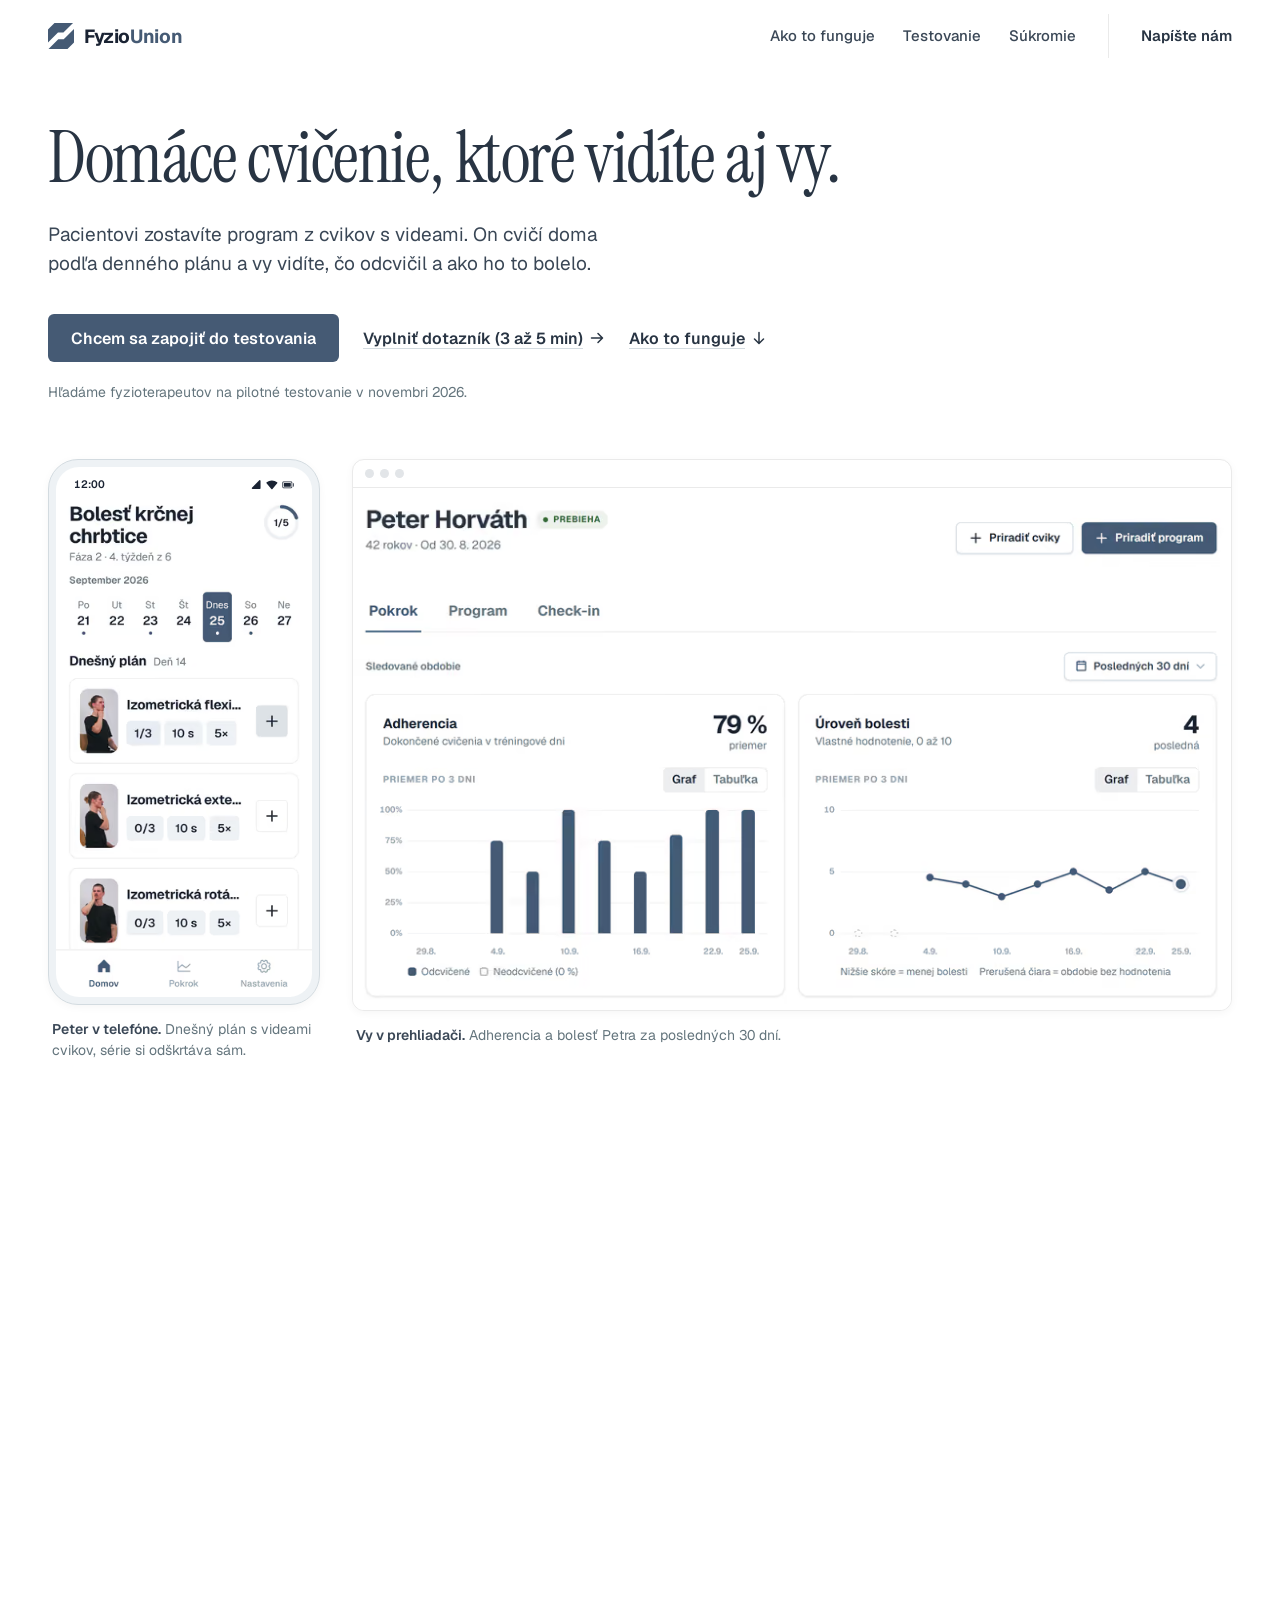
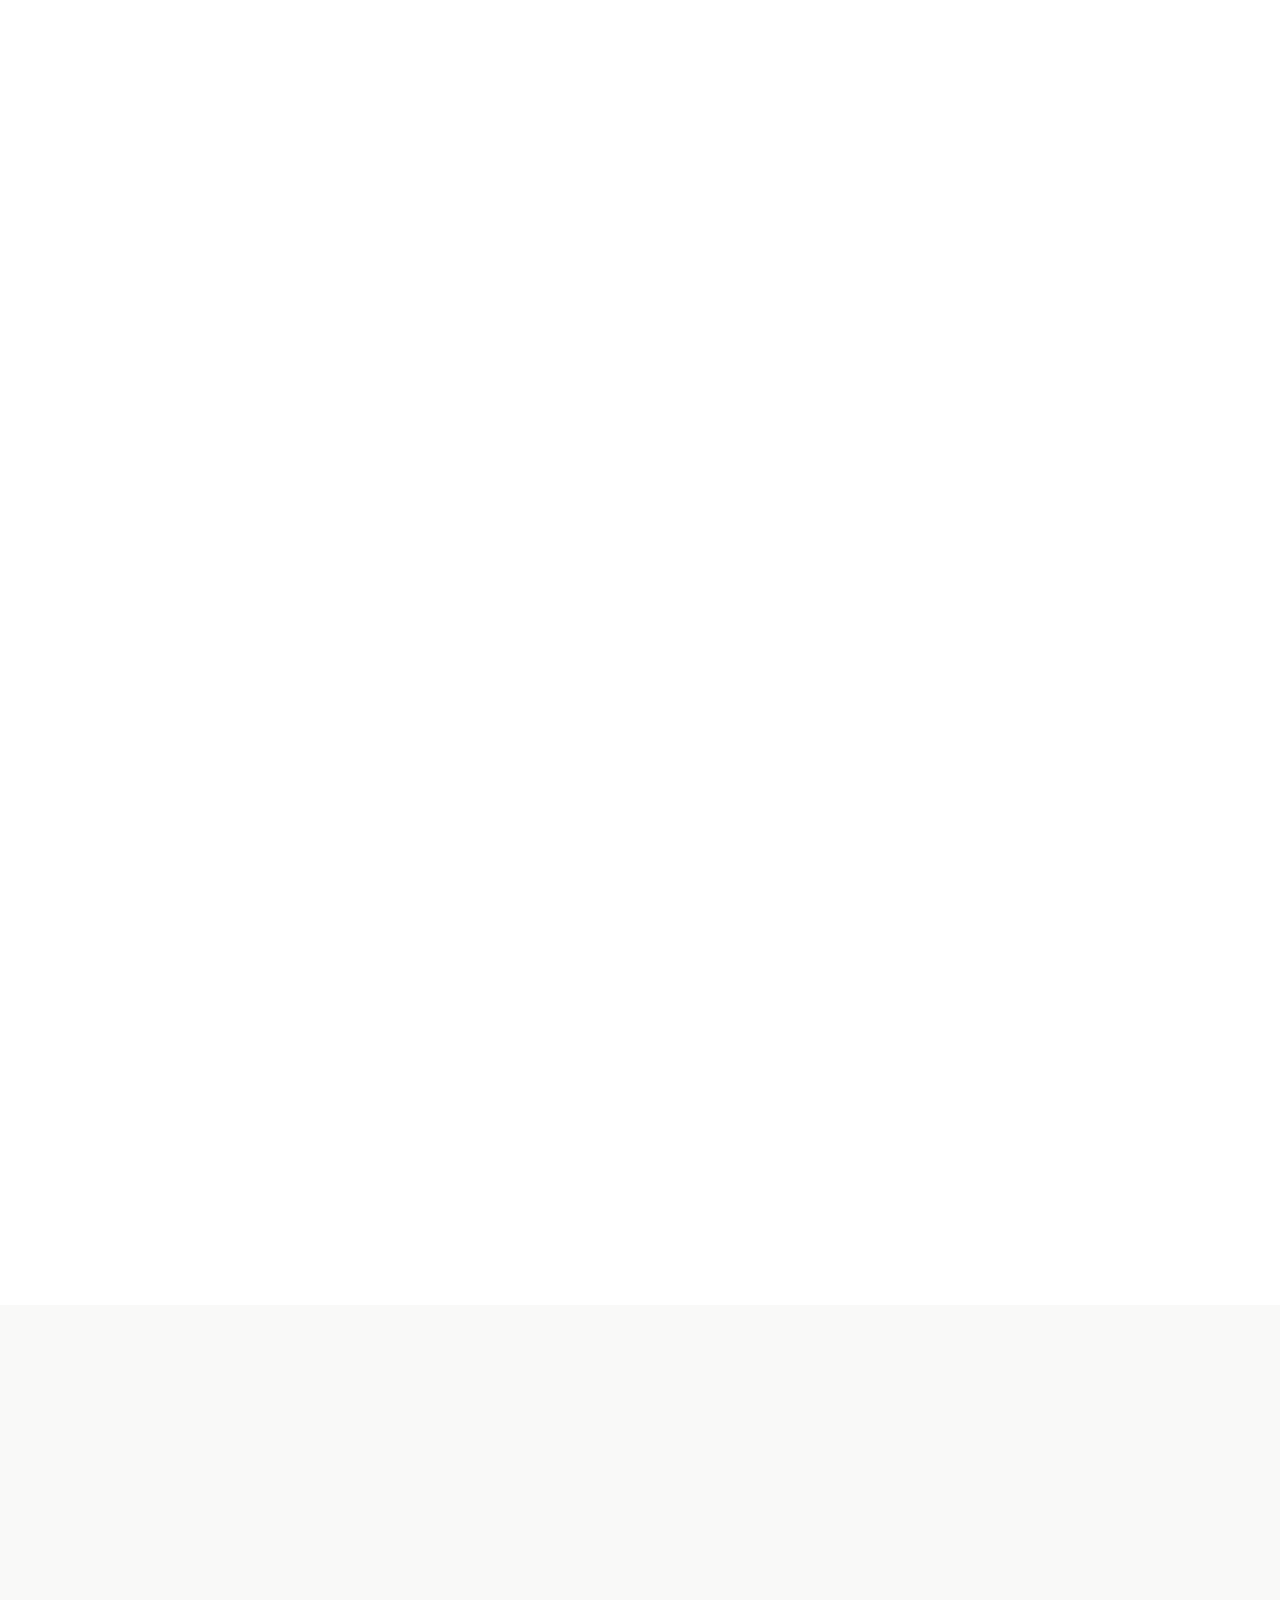
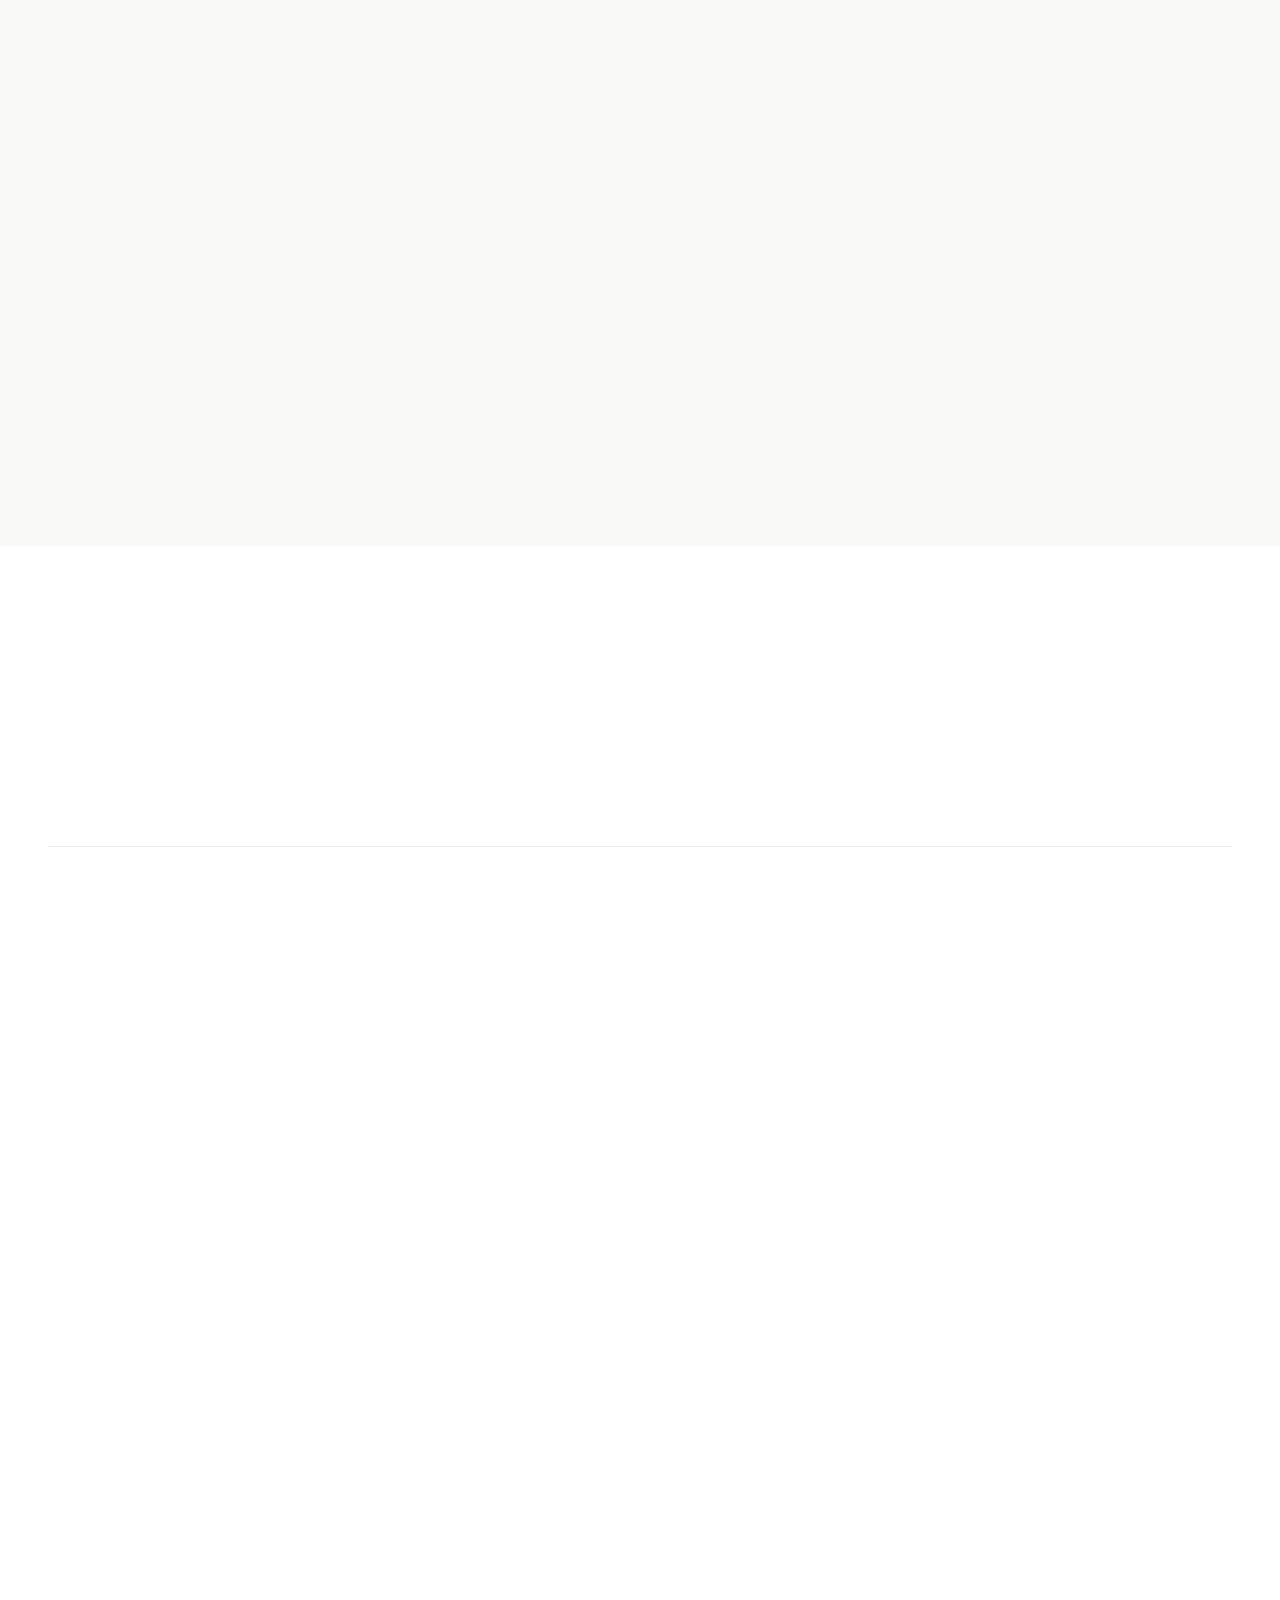
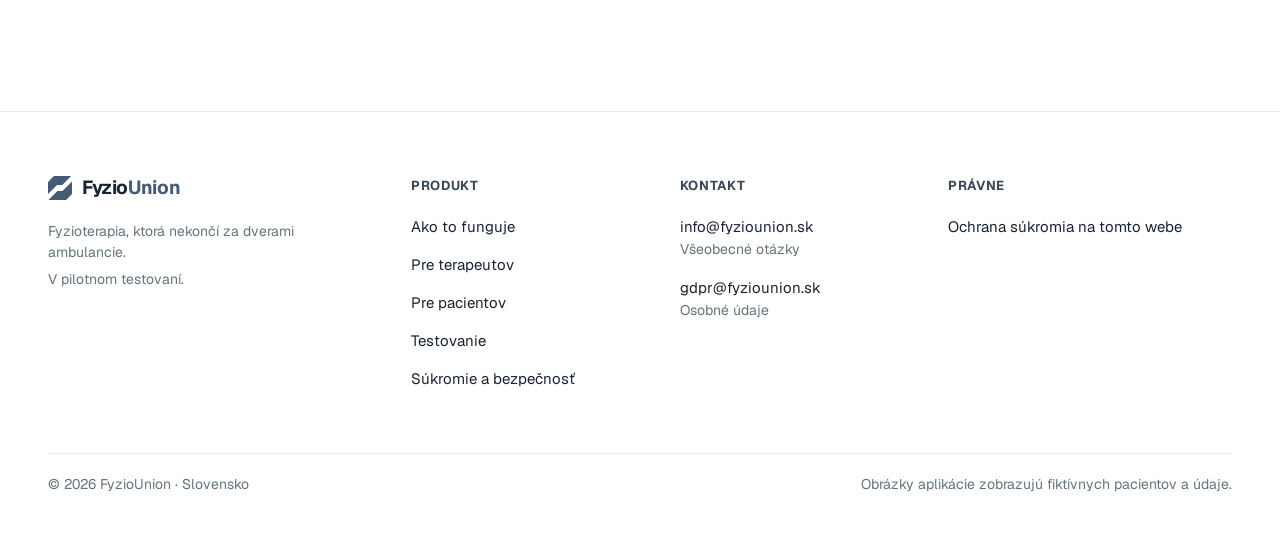
==== commit ed8ebba3: "Úvodná stránka z monorepa (apps/landing @ aeda5f1)" ====
--- a/index.html
+++ b/index.html
@@ -10,4 +10,4 @@
       webu W3 Pokrok Petra (adherencia + bolesť 30 dní), každý s popiskom pod sebou. Mobil: text, tlačidlo, telefón, výrez W3.
       FORM: Smer určený briefom (Build prompt 06, L5), concept-seed vynechaný so súhlasom (Zastávka 1). Seed key: brief-pinned.
       FINISH: unreviewed and undocumented is unfinished; this build ends with the finish review, the verdict, and DESIGN.md
-    --><a class="skip-link" href="#obsah">Preskočiť na obsah</a><header class="site-header" data-astro-cid-nen7h5rs><div class="wrap bar" data-astro-cid-nen7h5rs><a href="/" class="home" aria-label="FyzioUnion, úvod" data-astro-cid-nen7h5rs><span class="logo" data-astro-cid-f7espo7c><svg width="26" height="26" viewBox="0 0 512 512" aria-hidden="true" focusable="false" data-astro-cid-f7espo7c><path fill="currentColor" d="M374.07 254.95l-65.05 65.05H201.93L9.94 512H384.6c49.75-49.75 77.65-77.65 127.4-127.4V117.02z" data-astro-cid-f7espo7c></path><path fill="currentColor" d="M192.05 193.92l4.56-4.56h107.08L493.05 0H127.4C77.65 49.75 49.75 77.65 0 127.4v258.56l113.01-113.01z" data-astro-cid-f7espo7c></path></svg><span class="word" data-astro-cid-f7espo7c>Fyzio<span data-astro-cid-f7espo7c>Union</span></span></span></a><nav aria-label="Hlavná navigácia" data-astro-cid-nen7h5rs><ul class="anchors" data-astro-cid-nen7h5rs><li data-astro-cid-nen7h5rs><a href="/#ako-to-funguje" data-astro-cid-nen7h5rs>Ako to funguje</a></li><li data-astro-cid-nen7h5rs><a href="/#testovanie" data-astro-cid-nen7h5rs>Testovanie</a></li><li data-astro-cid-nen7h5rs><a href="/#sukromie" data-astro-cid-nen7h5rs>Súkromie</a></li></ul><ul class="actions" data-astro-cid-nen7h5rs><li data-astro-cid-nen7h5rs><a class="text" href="mailto:info@fyziounion.sk" data-astro-cid-nen7h5rs>Napíšte nám</a></li></ul></nav></div></header><main id="obsah"><section class="hero" aria-labelledby="hero-title" data-astro-cid-ge2uvauf><div class="wrap grid" data-astro-cid-ge2uvauf><div class="copy" data-astro-cid-ge2uvauf><h1 id="hero-title" data-astro-cid-ge2uvauf>Domáce cvičenie, ktoré vidíte aj vy.</h1><div class="intro" data-astro-cid-ge2uvauf><p class="lead" data-astro-cid-ge2uvauf>Pacientovi zostavíte program z cvikov s videami. On cvičí doma podľa denného plánu a vy vidíte, čo odcvičil a ako ho to bolelo.</p><div class="actions" data-astro-cid-ge2uvauf><a class="btn btn-primary" href="mailto:info@fyziounion.sk?subject=Testovanie%20FyzioUnion%20v%20novembri" data-astro-cid-ge2uvauf>Chcem sa zapojiť do testovania</a><a class="link" href="#ako-to-funguje" data-astro-cid-ge2uvauf><span data-astro-cid-ge2uvauf>Ako to funguje</span><svg aria-hidden="true" focusable="false" xmlns="http://www.w3.org/2000/svg" viewBox="0 0 256 256" fill="currentColor"><path d="M208.49,152.49l-72,72a12,12,0,0,1-17,0l-72-72a12,12,0,0,1,17-17L116,187V40a12,12,0,0,1,24,0V187l51.51-51.52a12,12,0,0,1,17,17Z"/></svg></a></div><p class="status" data-astro-cid-ge2uvauf>Hľadáme fyzioterapeutov na pilotné testovanie v novembri 2026.</p></div></div><div class="stage" data-astro-cid-ge2uvauf><figure class="fig-phone" data-astro-cid-ge2uvauf><div class="phone" data-astro-cid-gqlnkb4g><div class="statusbar" aria-hidden="true" data-astro-cid-gqlnkb4g><span data-astro-cid-gqlnkb4g>12:00</span><span class="sys" data-astro-cid-gqlnkb4g><svg aria-hidden="true" focusable="false" xmlns="http://www.w3.org/2000/svg" viewBox="0 0 256 256" fill="currentColor"><path d="M208,40V200a16,16,0,0,1-16,16H32A16,16,0,0,1,20.7,188.68l160-160A16,16,0,0,1,208,40Z"/></svg><svg aria-hidden="true" focusable="false" xmlns="http://www.w3.org/2000/svg" viewBox="0 0 256 256" fill="currentColor"><path d="M244.35,92.8l-104,125.43A15.93,15.93,0,0,1,128,224h0a15.93,15.93,0,0,1-12.31-5.77L11.65,92.8A15.65,15.65,0,0,1,8.11,80.91,15.93,15.93,0,0,1,14.28,70.1,186.67,186.67,0,0,1,128,32,186.67,186.67,0,0,1,241.72,70.1a15.93,15.93,0,0,1,6.17,10.81A15.65,15.65,0,0,1,244.35,92.8Z"/></svg><svg aria-hidden="true" focusable="false" xmlns="http://www.w3.org/2000/svg" viewBox="0 0 256 256" fill="currentColor"><path d="M200,56H32A24,24,0,0,0,8,80v96a24,24,0,0,0,24,24H200a24,24,0,0,0,24-24V80A24,24,0,0,0,200,56Zm8,120a8,8,0,0,1-8,8H32a8,8,0,0,1-8-8V80a8,8,0,0,1,8-8H200a8,8,0,0,1,8,8ZM192,96v64a8,8,0,0,1-8,8H48a8,8,0,0,1-8-8V96a8,8,0,0,1,8-8H184A8,8,0,0,1,192,96Zm64,0v64a8,8,0,0,1-16,0V96a8,8,0,0,1,16,0Z"/></svg></span></div><picture data-astro-cid-gqlnkb4g="true"><source srcset="/_astro/m10-plan.CjHk2rW6_Z14RSDS.avif 320w, /_astro/m10-plan.CjHk2rW6_Z1zbIYs.avif 480w, /_astro/m10-plan.CjHk2rW6_Z1LqTiL.avif 640w, /_astro/m10-plan.CjHk2rW6_Z3u57a.avif 900w" type="image/avif" sizes="(min-width: 1200px) 280px, (min-width: 900px) 24vw, 80vw"><source srcset="/_astro/m10-plan.CjHk2rW6_ev5W1.webp 320w, /_astro/m10-plan.CjHk2rW6_ZfMJny.webp 480w, /_astro/m10-plan.CjHk2rW6_Z1APg6i.webp 640w, /_astro/m10-plan.CjHk2rW6_76y5j.webp 900w" type="image/webp" sizes="(min-width: 1200px) 280px, (min-width: 900px) 24vw, 80vw"><img src="/_astro/m10-plan.CjHk2rW6_2rhbFw.webp" srcset="/_astro/m10-plan.CjHk2rW6_ev5W1.webp 320w, /_astro/m10-plan.CjHk2rW6_ZfMJny.webp 480w, /_astro/m10-plan.CjHk2rW6_Z1APg6i.webp 640w, /_astro/m10-plan.CjHk2rW6_76y5j.webp 900w" sizes="(min-width: 1200px) 280px, (min-width: 900px) 24vw, 80vw" alt="Mobilná aplikácia pacienta Petra, program Bolesť krčnej chrbtice, fáza 2, 4. týždeň zo 6. Dnešný plán: odcvičený 1 z 5 cvikov, pri cviku Izometrická flexia krku 1 z 3 sérií, ďalšie cviky s videami čakajú." loading="eager" decoding="async" data-astro-cid-gqlnkb4g="true" width="1080" height="2119"></picture></div><figcaption data-astro-cid-ge2uvauf><strong data-astro-cid-ge2uvauf>Peter v telefóne.</strong> Dnešný plán s videami cvikov, série si odškrtáva sám.</figcaption></figure><figure class="fig-web" data-astro-cid-ge2uvauf><div class="window" data-astro-cid-ge2uvauf><div class="chrome" aria-hidden="true" data-astro-cid-ge2uvauf><i data-astro-cid-ge2uvauf></i><i data-astro-cid-ge2uvauf></i><i data-astro-cid-ge2uvauf></i></div><picture><source type="image/avif" srcset="/_astro/w3-pokrok.C_8wGHf9_Z2omB1c.avif 900w, /_astro/w3-pokrok.C_8wGHf9_ZF6pc2.avif 1300w, /_astro/w3-pokrok.C_8wGHf9_Z2eluG1.avif 1700w, /_astro/w3-pokrok.C_8wGHf9_Z113rCP.avif 2108w" sizes="(min-width: 1200px) 900px, 76vw" media="(min-width: 900px)" width="2108" height="1252"><source type="image/webp" srcset="/_astro/w3-pokrok.C_8wGHf9_Z2dKWNI.webp 900w, /_astro/w3-pokrok.C_8wGHf9_ZmFCFe.webp 1300w, /_astro/w3-pokrok.C_8wGHf9_22xuDW.webp 1700w, /_astro/w3-pokrok.C_8wGHf9_Z1OlA6N.webp 2108w" sizes="(min-width: 1200px) 900px, 76vw" media="(min-width: 900px)" width="2108" height="1252"><source type="image/avif" srcset="/_astro/w3-karty.DE_FymdF_1DA4Pd.avif 480w, /_astro/w3-karty.DE_FymdF_16ILlf.avif 720w, /_astro/w3-karty.DE_FymdF_Z1f3EKu.avif 1010w" sizes="92vw" width="1010" height="1500"><source type="image/webp" srcset="/_astro/w3-karty.DE_FymdF_Z27d4mO.webp 480w, /_astro/w3-karty.DE_FymdF_1hkpxI.webp 720w, /_astro/w3-karty.DE_FymdF_ZVCSeG.webp 1010w" sizes="92vw" width="1010" height="1500"><img src="/_astro/w3-karty.DE_FymdF_1hkpxI.webp" alt="Webové rozhranie fyzioterapeuta, pacient Peter Horváth, záložka Pokrok za posledných 30 dní. Adherencia 79 %, stĺpcový graf dokončených cvičení po troch dňoch. Úroveň bolesti posledná 4, čiarový graf kolíše medzi 3 a 5." width="1010" height="1500" loading="eager" fetchpriority="high" decoding="async"></picture></div><figcaption data-astro-cid-ge2uvauf><strong data-astro-cid-ge2uvauf>Vy v prehliadači.</strong> Adherencia a bolesť Petra za posledných 30 dní.</figcaption></figure></div></div></section><section id="ako-to-funguje" class="section how" aria-labelledby="how-title" data-astro-cid-l43jfdkk><div class="wrap" data-astro-cid-l43jfdkk><header class="section-head" data-reveal data-astro-cid-l43jfdkk><h2 id="how-title" class="h2" data-astro-cid-l43jfdkk>Ako to funguje</h2><p data-astro-cid-l43jfdkk>Dve aplikácie, jeden program. Vy pracujete v prehliadači, pacient v telefóne.</p></header><ol class="steps" data-astro-cid-l43jfdkk><li class="step" data-reveal data-astro-cid-l43jfdkk><div class="text" data-astro-cid-l43jfdkk><span class="num" aria-hidden="true" data-astro-cid-l43jfdkk>1</span><h3 class="h3" data-astro-cid-l43jfdkk>Pridáte pacienta a dostanete prístupový kód</h3><p class="body" data-astro-cid-l43jfdkk>V prehliadači pridáte pacienta. Dostanete 6-miestny prístupový kód, ktorý uvidíte na obrazovke a ktorý mu príde aj <span class="nw" data-astro-cid-l43jfdkk>e-mailom</span>. Program z cvikov mu priradíte hneď alebo až po tom, ako sa pripojí.</p></div><div class="visual" data-astro-cid-l43jfdkk><div class="shot" data-astro-cid-u7xbst2f><div class="chrome" aria-hidden="true" data-astro-cid-u7xbst2f><i data-astro-cid-u7xbst2f></i><i data-astro-cid-u7xbst2f></i><i data-astro-cid-u7xbst2f></i></div><picture data-astro-cid-u7xbst2f="true"><source srcset="/_astro/w2-kod.CGGek_aa_XBaum.avif 480w, /_astro/w2-kod.CGGek_aa_Z2krHiR.avif 720w, /_astro/w2-kod.CGGek_aa_pa0yp.avif 1000w, /_astro/w2-kod.CGGek_aa_XljOa.avif 1400w, /_astro/w2-kod.CGGek_aa_Z27qfpU.avif 1976w" type="image/avif" sizes="(min-width: 900px) 700px, 92vw"><source srcset="/_astro/w2-kod.CGGek_aa_2c8OSy.webp 480w, /_astro/w2-kod.CGGek_aa_Z16U2TF.webp 720w, /_astro/w2-kod.CGGek_aa_Z2nOBFX.webp 1000w, /_astro/w2-kod.CGGek_aa_Z1ODiqd.webp 1400w, /_astro/w2-kod.CGGek_aa_9Lg8D.webp 1976w" type="image/webp" sizes="(min-width: 900px) 700px, 92vw"><img src="/_astro/w2-kod.CGGek_aa_9Lg8D.webp" srcset="/_astro/w2-kod.CGGek_aa_2c8OSy.webp 480w, /_astro/w2-kod.CGGek_aa_Z16U2TF.webp 720w, /_astro/w2-kod.CGGek_aa_Z2nOBFX.webp 1000w, /_astro/w2-kod.CGGek_aa_Z1ODiqd.webp 1400w, /_astro/w2-kod.CGGek_aa_9Lg8D.webp 1976w" sizes="(min-width: 900px) 700px, 92vw" alt="Webové rozhranie fyzioterapeuta, karta Napojenie pacienta: prístupový kód V92VRK zobrazený v šiestich políčkach a text Kód platí ešte 6 dní." loading="lazy" decoding="async" data-astro-cid-u7xbst2f="true" width="1976" height="497"></picture></div></div></li><li class="step" data-reveal data-astro-cid-l43jfdkk><div class="text" data-astro-cid-l43jfdkk><span class="num" aria-hidden="true" data-astro-cid-l43jfdkk>2</span><h3 class="h3" data-astro-cid-l43jfdkk>Pacient cvičí doma podľa denného plánu</h3><p class="body" data-astro-cid-l43jfdkk>Pacient zadá kód v mobilnej aplikácii a je pripojený k vám. Každý deň vidí plán cvikov s videami, zapisuje odcvičené série a bolesť na stupnici 0–10.</p></div><div class="visual visual-phone" data-astro-cid-l43jfdkk><div class="phone" data-astro-cid-gqlnkb4g><div class="statusbar" aria-hidden="true" data-astro-cid-gqlnkb4g><span data-astro-cid-gqlnkb4g>12:00</span><span class="sys" data-astro-cid-gqlnkb4g><svg aria-hidden="true" focusable="false" xmlns="http://www.w3.org/2000/svg" viewBox="0 0 256 256" fill="currentColor"><path d="M208,40V200a16,16,0,0,1-16,16H32A16,16,0,0,1,20.7,188.68l160-160A16,16,0,0,1,208,40Z"/></svg><svg aria-hidden="true" focusable="false" xmlns="http://www.w3.org/2000/svg" viewBox="0 0 256 256" fill="currentColor"><path d="M244.35,92.8l-104,125.43A15.93,15.93,0,0,1,128,224h0a15.93,15.93,0,0,1-12.31-5.77L11.65,92.8A15.65,15.65,0,0,1,8.11,80.91,15.93,15.93,0,0,1,14.28,70.1,186.67,186.67,0,0,1,128,32,186.67,186.67,0,0,1,241.72,70.1a15.93,15.93,0,0,1,6.17,10.81A15.65,15.65,0,0,1,244.35,92.8Z"/></svg><svg aria-hidden="true" focusable="false" xmlns="http://www.w3.org/2000/svg" viewBox="0 0 256 256" fill="currentColor"><path d="M200,56H32A24,24,0,0,0,8,80v96a24,24,0,0,0,24,24H200a24,24,0,0,0,24-24V80A24,24,0,0,0,200,56Zm8,120a8,8,0,0,1-8,8H32a8,8,0,0,1-8-8V80a8,8,0,0,1,8-8H200a8,8,0,0,1,8,8ZM192,96v64a8,8,0,0,1-8,8H48a8,8,0,0,1-8-8V96a8,8,0,0,1,8-8H184A8,8,0,0,1,192,96Zm64,0v64a8,8,0,0,1-16,0V96a8,8,0,0,1,16,0Z"/></svg></span></div><picture data-astro-cid-gqlnkb4g="true"><source srcset="/_astro/m12-cvik.B09_eSFl_Z15LySf.avif 320w, /_astro/m12-cvik.B09_eSFl_Z1A5pdO.avif 480w, /_astro/m12-cvik.B09_eSFl_Z1Mkzx8.avif 640w, /_astro/m12-cvik.B09_eSFl_Z4nKlw.avif 900w" type="image/avif" sizes="(min-width: 900px) 280px, 70vw"><source srcset="/_astro/m12-cvik.B09_eSFl_dBpHE.webp 320w, /_astro/m12-cvik.B09_eSFl_ZgGpBU.webp 480w, /_astro/m12-cvik.B09_eSFl_Z1BIVkE.webp 640w, /_astro/m12-cvik.B09_eSFl_6cRPW.webp 900w" type="image/webp" sizes="(min-width: 900px) 280px, 70vw"><img src="/_astro/m12-cvik.B09_eSFl_1Yuenl.webp" srcset="/_astro/m12-cvik.B09_eSFl_dBpHE.webp 320w, /_astro/m12-cvik.B09_eSFl_ZgGpBU.webp 480w, /_astro/m12-cvik.B09_eSFl_Z1BIVkE.webp 640w, /_astro/m12-cvik.B09_eSFl_6cRPW.webp 900w" sizes="(min-width: 900px) 280px, 70vw" alt="Mobilná aplikácia pacienta, detail cviku Izometrická extenzia krku: video cviku, séria 0 z 3, výdrž 10 sekúnd, 5 opakovaní a tlačidlo na odškrtnutie série." loading="lazy" decoding="async" data-astro-cid-gqlnkb4g="true" width="1080" height="2119"></picture></div></div></li><li class="step" data-reveal data-astro-cid-l43jfdkk><div class="text" data-astro-cid-l43jfdkk><span class="num" aria-hidden="true" data-astro-cid-l43jfdkk>3</span><h3 class="h3" data-astro-cid-l43jfdkk>Vidíte priebeh a plán upravíte</h3><p class="body" data-astro-cid-l43jfdkk>Pri každom pacientovi vidíte adherenciu za posledných 14 dní a vývoj bolesti. Plán upravíte v prehliadači a pacientovi sa zmena ukáže v aplikácii.</p></div><div class="visual" data-astro-cid-l43jfdkk><div class="shot" data-astro-cid-u7xbst2f><div class="chrome" aria-hidden="true" data-astro-cid-u7xbst2f><i data-astro-cid-u7xbst2f></i><i data-astro-cid-u7xbst2f></i><i data-astro-cid-u7xbst2f></i></div><picture data-astro-cid-u7xbst2f="true"><source srcset="/_astro/w1-adherencia.B4QurcAe_27bDHB.avif 480w, /_astro/w1-adherencia.B4QurcAe_Z2kPXWS.avif 720w, /_astro/w1-adherencia.B4QurcAe_Z2tk2Bi.avif 1000w, /_astro/w1-adherencia.B4QurcAe_ZrrKA0.avif 1400w, /_astro/w1-adherencia.B4QurcAe_4Izr9.avif 2041w" type="image/avif" sizes="(min-width: 900px) 700px, 92vw"><source srcset="/_astro/w1-adherencia.B4QurcAe_2tX45i.webp 480w, /_astro/w1-adherencia.B4QurcAe_Z1X4yAc.webp 720w, /_astro/w1-adherencia.B4QurcAe_Z14CqHO.webp 1000w, /_astro/w1-adherencia.B4QurcAe_WePit.webp 1400w, /_astro/w1-adherencia.B4QurcAe_1tqbkC.webp 2041w" type="image/webp" sizes="(min-width: 900px) 700px, 92vw"><img src="/_astro/w1-adherencia.B4QurcAe_1tqbkC.webp" srcset="/_astro/w1-adherencia.B4QurcAe_2tX45i.webp 480w, /_astro/w1-adherencia.B4QurcAe_Z1X4yAc.webp 720w, /_astro/w1-adherencia.B4QurcAe_Z14CqHO.webp 1000w, /_astro/w1-adherencia.B4QurcAe_WePit.webp 1400w, /_astro/w1-adherencia.B4QurcAe_1tqbkC.webp 2041w" sizes="(min-width: 900px) 700px, 92vw" alt="Webové rozhranie fyzioterapeuta, zoznam pacientov: Peter Horváth prebieha s adherenciou 76 % za 14 dní, Jana Mikulová 58 %, Zuzana Hudecová čaká na spustenie programu a Tomáš Baláž je pozvaný s prístupovým kódom." loading="lazy" decoding="async" data-astro-cid-u7xbst2f="true" width="2041" height="599"></picture></div></div></li></ol></div></section><section id="pre-terapeutov" class="section" aria-labelledby="features-title" data-astro-cid-cognygiv><div class="wrap" data-astro-cid-cognygiv><header class="section-head" data-reveal data-astro-cid-cognygiv><h2 id="features-title" class="h2" data-astro-cid-cognygiv>Čo máte k dispozícii vy</h2></header><div class="bento" data-astro-cid-cognygiv><article class="cell c-library" data-reveal data-astro-cid-cognygiv><h3 class="h3" data-astro-cid-cognygiv>Knižnica cvikov s videami</h3><p class="body" data-astro-cid-cognygiv>Oficiálne cviky FyzioUnion s krátkym videom a popisom. Pri výbere si video pustíte priamo v zozname.</p><p class="body sub" data-astro-cid-cognygiv><strong data-astro-cid-cognygiv>Vlastné cviky.</strong> Pridáte cvik s vlastným názvom, popisom a parametrami. Video k nemu zatiaľ nahrať nemôžete. <span class="badge" data-astro-cid-cognygiv>Čoskoro</span></p><div class="shot bare img" data-astro-cid-u7xbst2f><picture data-astro-cid-u7xbst2f="true"><source srcset="/_astro/w11-cviky.D9GW6DmY_ZwlU5m.avif 480w, /_astro/w11-cviky.D9GW6DmY_ZOjnSF.avif 720w, /_astro/w11-cviky.D9GW6DmY_1hldN.avif 1000w, /_astro/w11-cviky.D9GW6DmY_Z27CSLg.avif 1400w, /_astro/w11-cviky.D9GW6DmY_Zw7PvB.avif 1744w" type="image/avif" sizes="(min-width: 900px) 640px, 92vw"><source srcset="/_astro/w11-cviky.D9GW6DmY_ZlKgRS.webp 480w, /_astro/w11-cviky.D9GW6DmY_ZDHJGc.webp 720w, /_astro/w11-cviky.D9GW6DmY_jH7JB.webp 1000w, /_astro/w11-cviky.D9GW6DmY_29g6yH.webp 1400w, /_astro/w11-cviky.D9GW6DmY_Z1kpXYz.webp 1744w" type="image/webp" sizes="(min-width: 900px) 640px, 92vw"><img src="/_astro/w11-cviky.D9GW6DmY_Z1kpXYz.webp" srcset="/_astro/w11-cviky.D9GW6DmY_ZlKgRS.webp 480w, /_astro/w11-cviky.D9GW6DmY_ZDHJGc.webp 720w, /_astro/w11-cviky.D9GW6DmY_jH7JB.webp 1000w, /_astro/w11-cviky.D9GW6DmY_29g6yH.webp 1400w, /_astro/w11-cviky.D9GW6DmY_Z1kpXYz.webp 1744w" sizes="(min-width: 900px) 640px, 92vw" alt="Knižnica cvikov vo webe terapeuta: vyhľadávanie, filtre Typ, Oblasť tela, Vybavenie, Pôvod a Obľúbené, pod nimi karty cvikov s náhľadom videa, napríklad Aktívna bočná flexia krku." loading="lazy" decoding="async" data-astro-cid-u7xbst2f="true" width="1744" height="1500"></picture></div></article><article class="cell c-editor" data-reveal data-astro-cid-cognygiv><h3 class="h3" data-astro-cid-cognygiv>Programy po fázach</h3><p class="body" data-astro-cid-cognygiv>Program rozdelíte na fázy, dni a cviky, a pri každom cviku nastavíte série, opakovania, čas alebo záťaž. Hotový program priradíte ďalším pacientom.</p><div class="shot bare img" data-astro-cid-u7xbst2f><picture data-astro-cid-u7xbst2f="true"><source srcset="/_astro/w10-editor.CVSjpOWR_2uEkV5.avif 480w, /_astro/w10-editor.CVSjpOWR_ZjilDz.avif 720w, /_astro/w10-editor.CVSjpOWR_S6Ymm.avif 1000w, /_astro/w10-editor.CVSjpOWR_Z1wmVqb.avif 1400w, /_astro/w10-editor.CVSjpOWR_Z2hC7xw.avif 1744w" type="image/avif" sizes="(min-width: 900px) 460px, 92vw"><source srcset="/_astro/w10-editor.CVSjpOWR_Z2oV9Fn.webp 480w, /_astro/w10-editor.CVSjpOWR_Z8GHr6.webp 720w, /_astro/w10-editor.CVSjpOWR_1bwKSa.webp 1000w, /_astro/w10-editor.CVSjpOWR_Z1dW9Tn.webp 1400w, /_astro/w10-editor.CVSjpOWR_Z1Ycl1I.webp 1744w" type="image/webp" sizes="(min-width: 900px) 460px, 92vw"><img src="/_astro/w10-editor.CVSjpOWR_Z1Ycl1I.webp" srcset="/_astro/w10-editor.CVSjpOWR_Z2oV9Fn.webp 480w, /_astro/w10-editor.CVSjpOWR_Z8GHr6.webp 720w, /_astro/w10-editor.CVSjpOWR_1bwKSa.webp 1000w, /_astro/w10-editor.CVSjpOWR_Z1dW9Tn.webp 1400w, /_astro/w10-editor.CVSjpOWR_Z1Ycl1I.webp 1744w" sizes="(min-width: 900px) 460px, 92vw" alt="Editor programu Bolesť krčnej chrbtice: fáza Mobilita a uvoľnenie s trvaním 2 týždne, deň 1 so štyrmi cvikmi a ich parametrami, napríklad Zatlačenie brady v sede 3 × 10." loading="lazy" decoding="async" data-astro-cid-u7xbst2f="true" width="1744" height="953"></picture></div></article><article class="cell c-schedule" data-reveal data-astro-cid-cognygiv><h3 class="h3" data-astro-cid-cognygiv>Rozvrh, pozastavenie a ukončenie</h3><p class="body" data-astro-cid-cognygiv>Určíte, koľkokrát týždenne má pacient cvičiť. Dni si vyberie sám, alebo ich pevne nastavíte vy. Program pozastavíte napríklad počas choroby a neskôr obnovíte. Adherencia sa za ten čas nepočíta.</p><div class="shot bare img" data-astro-cid-u7xbst2f><picture data-astro-cid-u7xbst2f="true"><source srcset="/_astro/w4-program.CZOLpKFd_2lMK8D.avif 480w, /_astro/w4-program.CZOLpKFd_2uav7G.avif 720w, /_astro/w4-program.CZOLpKFd_1a8Qfl.avif 1000w, /_astro/w4-program.CZOLpKFd_Z1Wmcfc.avif 1400w, /_astro/w4-program.CZOLpKFd_Z2oM7wt.avif 1752w" type="image/avif" sizes="(min-width: 900px) 560px, 92vw"><source srcset="/_astro/w4-program.CZOLpKFd_Z1p0o4o.webp 480w, /_astro/w4-program.CZOLpKFd_Z2ppYtL.webp 720w, /_astro/w4-program.CZOLpKFd_1syCL9.webp 1000w, /_astro/w4-program.CZOLpKFd_Z1DVpIo.webp 1400w, /_astro/w4-program.CZOLpKFd_Z26ml0F.webp 1752w" type="image/webp" sizes="(min-width: 900px) 560px, 92vw"><img src="/_astro/w4-program.CZOLpKFd_Z26ml0F.webp" srcset="/_astro/w4-program.CZOLpKFd_Z1p0o4o.webp 480w, /_astro/w4-program.CZOLpKFd_Z2ppYtL.webp 720w, /_astro/w4-program.CZOLpKFd_1syCL9.webp 1000w, /_astro/w4-program.CZOLpKFd_Z1DVpIo.webp 1400w, /_astro/w4-program.CZOLpKFd_Z26ml0F.webp 1752w" sizes="(min-width: 900px) 560px, 92vw" alt="Priradený program Bolesť krčnej chrbtice: 2 fázy, 6 týždňov, 3× týždenne, stav Prebieha, tlačidlo Rozvrh a ponuka ďalších akcií." loading="lazy" decoding="async" data-astro-cid-u7xbst2f="true" width="1752" height="340"></picture></div></article><article class="cell c-individual" data-reveal data-astro-cid-cognygiv><h3 class="h3" data-astro-cid-cognygiv>Individuálne cviky</h3><p class="body" data-astro-cid-cognygiv>Keď nepotrebujete celý program, priradíte pacientovi len niekoľko cvikov.</p><div class="shot bare img" data-astro-cid-u7xbst2f><picture data-astro-cid-u7xbst2f="true"><source srcset="/_astro/w4-individualne.DV4rRGB3_AIe5.avif 480w, /_astro/w4-individualne.DV4rRGB3_ty1SR.avif 720w, /_astro/w4-individualne.DV4rRGB3_Z21GtU6.avif 1000w, /_astro/w4-individualne.DV4rRGB3_2qdTlu.avif 1400w, /_astro/w4-individualne.DV4rRGB3_ZaB2Ui.avif 1752w" type="image/avif" sizes="(min-width: 900px) 560px, 92vw"><source srcset="/_astro/w4-individualne.DV4rRGB3_1pik7y.webp 480w, /_astro/w4-individualne.DV4rRGB3_Z1IzvLN.webp 720w, /_astro/w4-individualne.DV4rRGB3_tJpm9.webp 1000w, /_astro/w4-individualne.DV4rRGB3_Z8wkbc.webp 1400w, /_astro/w4-individualne.DV4rRGB3_2kOQlW.webp 1752w" type="image/webp" sizes="(min-width: 900px) 560px, 92vw"><img src="/_astro/w4-individualne.DV4rRGB3_2kOQlW.webp" srcset="/_astro/w4-individualne.DV4rRGB3_1pik7y.webp 480w, /_astro/w4-individualne.DV4rRGB3_Z1IzvLN.webp 720w, /_astro/w4-individualne.DV4rRGB3_tJpm9.webp 1000w, /_astro/w4-individualne.DV4rRGB3_Z8wkbc.webp 1400w, /_astro/w4-individualne.DV4rRGB3_2kOQlW.webp 1752w" sizes="(min-width: 900px) 560px, 92vw" alt="Priradený program Individuálne cviky: 1 fáza, bez určeného konca, 3× týždenne, stav Prebieha." loading="lazy" decoding="async" data-astro-cid-u7xbst2f="true" width="1752" height="340"></picture></div></article><article class="cell c-checkin" data-reveal data-astro-cid-cognygiv><h3 class="h3" data-astro-cid-cognygiv>Denný check-in</h3><p class="body" data-astro-cid-cognygiv>Zapnete krátke otázky, na ktoré pacient odpovedá pri cvičení.</p><div class="shot bare img" data-astro-cid-u7xbst2f><picture data-astro-cid-u7xbst2f="true"><source srcset="/_astro/w4b-checkin.CTnQuIKT_Z25aLqR.avif 480w, /_astro/w4b-checkin.CTnQuIKT_Z1y5mot.avif 720w, /_astro/w4b-checkin.CTnQuIKT_Z1HXTlG.avif 1000w, /_astro/w4b-checkin.CTnQuIKT_Z2sGq1M.avif 1400w, /_astro/w4b-checkin.CTnQuIKT_23O0cU.avif 1752w" type="image/avif" sizes="(min-width: 900px) 460px, 92vw"><source srcset="/_astro/w4b-checkin.CTnQuIKT_Z1LJYU4.webp 480w, /_astro/w4b-checkin.CTnQuIKT_Z1fEzRF.webp 720w, /_astro/w4b-checkin.CTnQuIKT_Z2wh2OE.webp 1000w, /_astro/w4b-checkin.CTnQuIKT_1Nczjb.webp 1400w, /_astro/w4b-checkin.CTnQuIKT_1fvQIW.webp 1752w" type="image/webp" sizes="(min-width: 900px) 460px, 92vw"><img src="/_astro/w4b-checkin.CTnQuIKT_1fvQIW.webp" srcset="/_astro/w4b-checkin.CTnQuIKT_Z1LJYU4.webp 480w, /_astro/w4b-checkin.CTnQuIKT_Z1fEzRF.webp 720w, /_astro/w4b-checkin.CTnQuIKT_Z2wh2OE.webp 1000w, /_astro/w4b-checkin.CTnQuIKT_1Nczjb.webp 1400w, /_astro/w4b-checkin.CTnQuIKT_1fvQIW.webp 1752w" sizes="(min-width: 900px) 460px, 92vw" alt="Záložka Check-in pacienta: päť pevných otázok s prepínačmi, zobrazené Spánok, Strava a Stres, všetky zapnuté." loading="lazy" decoding="async" data-astro-cid-u7xbst2f="true" width="1752" height="744"></picture></div></article></div><p class="more body" data-reveal data-astro-cid-cognygiv><strong data-astro-cid-cognygiv>Hodnotiace dotazníky.</strong> K programu priradíte štandardizované dotazníky a ich skóre uvidíte v čase.</p></div></section><section id="pre-pacientov" class="section section-tint" aria-labelledby="patient-title" data-astro-cid-cognygiv><div class="wrap patient" data-astro-cid-cognygiv><div class="patient-phone" data-reveal data-astro-cid-cognygiv><div class="phone" data-astro-cid-gqlnkb4g><div class="statusbar" aria-hidden="true" data-astro-cid-gqlnkb4g><span data-astro-cid-gqlnkb4g>12:00</span><span class="sys" data-astro-cid-gqlnkb4g><svg aria-hidden="true" focusable="false" xmlns="http://www.w3.org/2000/svg" viewBox="0 0 256 256" fill="currentColor"><path d="M208,40V200a16,16,0,0,1-16,16H32A16,16,0,0,1,20.7,188.68l160-160A16,16,0,0,1,208,40Z"/></svg><svg aria-hidden="true" focusable="false" xmlns="http://www.w3.org/2000/svg" viewBox="0 0 256 256" fill="currentColor"><path d="M244.35,92.8l-104,125.43A15.93,15.93,0,0,1,128,224h0a15.93,15.93,0,0,1-12.31-5.77L11.65,92.8A15.65,15.65,0,0,1,8.11,80.91,15.93,15.93,0,0,1,14.28,70.1,186.67,186.67,0,0,1,128,32,186.67,186.67,0,0,1,241.72,70.1a15.93,15.93,0,0,1,6.17,10.81A15.65,15.65,0,0,1,244.35,92.8Z"/></svg><svg aria-hidden="true" focusable="false" xmlns="http://www.w3.org/2000/svg" viewBox="0 0 256 256" fill="currentColor"><path d="M200,56H32A24,24,0,0,0,8,80v96a24,24,0,0,0,24,24H200a24,24,0,0,0,24-24V80A24,24,0,0,0,200,56Zm8,120a8,8,0,0,1-8,8H32a8,8,0,0,1-8-8V80a8,8,0,0,1,8-8H200a8,8,0,0,1,8,8ZM192,96v64a8,8,0,0,1-8,8H48a8,8,0,0,1-8-8V96a8,8,0,0,1,8-8H184A8,8,0,0,1,192,96Zm64,0v64a8,8,0,0,1-16,0V96a8,8,0,0,1,16,0Z"/></svg></span></div><picture data-astro-cid-gqlnkb4g="true"><source srcset="/_astro/m17-tyzden.BMBqd9S7_Z1Y38AH.avif 320w, /_astro/m17-tyzden.BMBqd9S7_ZgWw30.avif 480w, /_astro/m17-tyzden.BMBqd9S7_ZKsvyF.avif 640w, /_astro/m17-tyzden.BMBqd9S7_2kjigo.avif 900w" type="image/avif" sizes="(min-width: 900px) 280px, 80vw"><source srcset="/_astro/m17-tyzden.BMBqd9S7_Z1FCm4T.webp 320w, /_astro/m17-tyzden.BMBqd9S7_1sfsN.webp 480w, /_astro/m17-tyzden.BMBqd9S7_Z1yKE2D.webp 640w, /_astro/m17-tyzden.BMBqd9S7_1w19Mq.webp 900w" type="image/webp" sizes="(min-width: 900px) 280px, 80vw"><img src="/_astro/m17-tyzden.BMBqd9S7_ZcXW2F.webp" srcset="/_astro/m17-tyzden.BMBqd9S7_Z1FCm4T.webp 320w, /_astro/m17-tyzden.BMBqd9S7_1sfsN.webp 480w, /_astro/m17-tyzden.BMBqd9S7_Z1yKE2D.webp 640w, /_astro/m17-tyzden.BMBqd9S7_1w19Mq.webp 900w" sizes="(min-width: 900px) 280px, 80vw" alt="Mobilná aplikácia pacienta, obrazovka Pokrok za tento týždeň: dodržiavanie 100 %, 2 dni v rade, 11 cvičení a mriežka dní Odcvičené, Čiastočne, Ešte len bude." loading="lazy" decoding="async" data-astro-cid-gqlnkb4g="true" width="1080" height="2119"></picture></div></div><div class="patient-text" data-reveal data-astro-cid-cognygiv><h2 id="patient-title" class="h2" data-astro-cid-cognygiv>Čo dostane pacient</h2><p class="body lead" data-astro-cid-cognygiv>Aplikáciu dostane od svojho fyzioterapeuta. Po zadaní prístupového kódu vidí svoj program, každý deň plán cvikov s videami a vlastný pokrok za týždeň, mesiac aj tri mesiace. Pripomienku na cvičenie si zapne sám, v čase, ktorý mu vyhovuje.</p><ul class="stores" data-astro-cid-cognygiv><li data-astro-cid-cognygiv><span data-astro-cid-cognygiv>Android</span><span class="small" data-astro-cid-cognygiv>inštalácia od terapeuta</span></li><li data-astro-cid-cognygiv><span data-astro-cid-cognygiv>Google Play</span><span class="badge" data-astro-cid-cognygiv>Čoskoro</span></li><li data-astro-cid-cognygiv><span data-astro-cid-cognygiv>App Store</span><span class="badge" data-astro-cid-cognygiv>Čoskoro</span></li></ul></div></div></section><section id="testovanie" class="section section-tint" aria-labelledby="pilot-title" data-astro-cid-aecmzsna><div class="wrap" data-astro-cid-aecmzsna><header class="section-head" data-reveal data-astro-cid-aecmzsna><h2 id="pilot-title" class="h2" data-astro-cid-aecmzsna>Pilotné testovanie v novembri 2026</h2><p data-astro-cid-aecmzsna>V novembri aplikáciu prvýkrát nasadíme k reálnym pacientom. Hľadáme fyzioterapeutov, ktorí to s nami vyskúšajú.</p></header><dl class="qa" data-astro-cid-aecmzsna><div class="row" data-reveal data-astro-cid-aecmzsna><dt class="h3" data-astro-cid-aecmzsna>Kedy a ako dlho</dt><dd class="body" data-astro-cid-aecmzsna>V novembri 2026, 4 týždne.</dd></div><div class="row" data-reveal data-astro-cid-aecmzsna><dt class="h3" data-astro-cid-aecmzsna>Koľko to stojí</dt><dd class="body" data-astro-cid-aecmzsna>Nič. Testovanie je bezplatné.</dd></div><div class="row" data-reveal data-astro-cid-aecmzsna><dt class="h3" data-astro-cid-aecmzsna>Čo potrebujete</dt><dd class="body" data-astro-cid-aecmzsna><p data-astro-cid-aecmzsna>Počítač s prehliadačom a 1 až 3 pacientov, ktorí doma cvičia a majú telefón s Androidom.</p><p data-astro-cid-aecmzsna>Aplikácia zatiaľ nie je v Google Play. Nainštalujete ju s pacientom pri návšteve podľa nášho krátkeho návodu.</p><p class="inline-soon" data-astro-cid-aecmzsna>iPhone <span class="badge" data-astro-cid-aecmzsna>Čoskoro</span></p></dd></div><div class="row" data-reveal data-astro-cid-aecmzsna><dt class="h3" data-astro-cid-aecmzsna>Čo robíte vy a čo my</dt><dd class="body" data-astro-cid-aecmzsna><p data-astro-cid-aecmzsna>Pacienta pridáte vo svojom rozhraní ako „Pacient 01", „Pacient 02" a tak ďalej, s <span class="nw" data-astro-cid-aecmzsna>e-mailom</span>, ktorý od nás dostanete. Účet pacienta potom pripravíme celý my, už prepojený s vami. Pacientovi odovzdáte prihlasovacie údaje a on sa v aplikácii len prihlási a vyberie si tréningové dni.</p><p data-astro-cid-aecmzsna>Pacient do aplikácie nezadáva meno, <span class="nw" data-astro-cid-aecmzsna>e-mail</span> ani dátum narodenia. Kto je „Pacient 01", viete len vy.</p></dd></div><div class="row" data-reveal data-astro-cid-aecmzsna><dt class="h3" data-astro-cid-aecmzsna>Súhlas pacienta</dt><dd class="body" data-astro-cid-aecmzsna>Písomný informovaný súhlas pre pacientov pripravíme my, s vaším menom ako fyzioterapeuta. Pred začiatkom si ho spolu prejdeme.</dd></div><div class="row" data-reveal data-astro-cid-aecmzsna><dt class="h3" data-astro-cid-aecmzsna>Na čo sa údaje použijú</dt><dd class="body" data-astro-cid-aecmzsna>Pseudonymizované údaje o adherencii a bolesti spracujeme v stredoškolskej odbornej činnosti (SOČ). Nič iné. Po skončení práce, najneskôr 30. 6. 2027, účty aj údaje zmažeme.</dd></div><div class="row" data-reveal data-astro-cid-aecmzsna><dt class="h3" data-astro-cid-aecmzsna>Čo od vás chceme</dt><dd class="body" data-astro-cid-aecmzsna>Aby ste aplikáciu používali pri reálnej terapii a na konci si s nami dali krátky rozhovor o tom, čo fungovalo a čo nie.</dd></div><div class="row" data-reveal data-astro-cid-aecmzsna><dt class="h3" data-astro-cid-aecmzsna>Čo počas testu ešte nefunguje</dt><dd class="body" data-astro-cid-aecmzsna><ul class="limits" data-astro-cid-aecmzsna><li data-astro-cid-aecmzsna>Videá majú len oficiálne cviky FyzioUnion. Vlastné cviky sú zatiaľ bez videa.</li><li data-astro-cid-aecmzsna>Hodnotiace dotazníky počas testu ešte nebudú.</li><li data-astro-cid-aecmzsna>Aplikácia pre pacienta beží len na Androide.</li></ul></dd></div></dl><div class="cta" data-reveal data-astro-cid-aecmzsna><a class="btn btn-primary" href="mailto:info@fyziounion.sk?subject=Testovanie%20FyzioUnion%20v%20novembri" data-astro-cid-aecmzsna>Chcem sa zapojiť do testovania</a></div></div></section><section id="sukromie" class="section" aria-labelledby="privacy-title" data-astro-cid-cobwjqwb><div class="wrap" data-astro-cid-cobwjqwb><header class="section-head" data-reveal data-astro-cid-cobwjqwb><h2 id="privacy-title" class="h2" data-astro-cid-cobwjqwb>Súkromie a bezpečnosť</h2><p data-astro-cid-cobwjqwb>Aplikácia pracuje so zdravotnými údajmi. Takto je postavená.</p></header><ul class="facts" data-astro-cid-cobwjqwb><li data-reveal data-astro-cid-cobwjqwb><svg aria-hidden="true" focusable="false" class="ico" xmlns="http://www.w3.org/2000/svg" viewBox="0 0 256 256" fill="currentColor"><path d="M128,60a44,44,0,1,0,44,44A44.05,44.05,0,0,0,128,60Zm0,64a20,20,0,1,1,20-20A20,20,0,0,1,128,124Zm0-112a92.1,92.1,0,0,0-92,92c0,77.36,81.64,135.4,85.12,137.83a12,12,0,0,0,13.76,0,259,259,0,0,0,42.18-39C205.15,170.57,220,136.37,220,104A92.1,92.1,0,0,0,128,12Zm31.3,174.71A249.35,249.35,0,0,1,128,216.89a249.35,249.35,0,0,1-31.3-30.18C80,167.37,60,137.31,60,104a68,68,0,0,1,136,0C196,137.31,176,167.37,159.3,186.71Z"/></svg><p class="body" data-astro-cid-cobwjqwb><strong data-astro-cid-cobwjqwb>Údaje sú v EÚ.</strong> Databáza beží v dátovom centre vo Frankfurte.</p></li><li data-reveal data-astro-cid-cobwjqwb><svg aria-hidden="true" focusable="false" class="ico" xmlns="http://www.w3.org/2000/svg" viewBox="0 0 256 256" fill="currentColor"><path d="M208,76H180V56A52,52,0,0,0,76,56V76H48A20,20,0,0,0,28,96V208a20,20,0,0,0,20,20H208a20,20,0,0,0,20-20V96A20,20,0,0,0,208,76ZM100,56a28,28,0,0,1,56,0V76H100ZM204,204H52V100H204Zm-76-92a32,32,0,0,0-12,61.66V180a12,12,0,0,0,24,0v-6.34A32,32,0,0,0,128,112Zm0,24a8,8,0,1,1-8,8A8,8,0,0,1,128,136Z"/></svg><p class="body" data-astro-cid-cobwjqwb><strong data-astro-cid-cobwjqwb>Vidíte len svojich pacientov.</strong> Nevynucuje to rozhranie, ale samotná databáza. Každá tabuľka má pravidlá prístupu a overujú ich automatické testy.</p></li><li data-reveal data-astro-cid-cobwjqwb><svg aria-hidden="true" focusable="false" class="ico" xmlns="http://www.w3.org/2000/svg" viewBox="0 0 256 256" fill="currentColor"><path d="M208,36H48A20,20,0,0,0,28,56v56c0,54.29,26.32,87.22,48.4,105.29,23.71,19.39,47.44,26,48.44,26.29a12.1,12.1,0,0,0,6.32,0c1-.28,24.73-6.9,48.44-26.29,22.08-18.07,48.4-51,48.4-105.29V56A20,20,0,0,0,208,36Zm-4,76c0,35.71-13.09,64.69-38.91,86.15A126.28,126.28,0,0,1,128,219.38a126.14,126.14,0,0,1-37.09-21.23C65.09,176.69,52,147.71,52,112V60H204ZM79.51,144.49a12,12,0,1,1,17-17L112,143l47.51-47.52a12,12,0,0,1,17,17l-56,56a12,12,0,0,1-17,0Z"/></svg><p class="body" data-astro-cid-cobwjqwb><strong data-astro-cid-cobwjqwb>Administrátorský účet nevidí zdravotné údaje.</strong> Aplikácia to vynucuje v databáze a overujú to automatické testy.</p></li><li data-reveal data-astro-cid-cobwjqwb><svg aria-hidden="true" focusable="false" class="ico" xmlns="http://www.w3.org/2000/svg" viewBox="0 0 256 256" fill="currentColor"><path d="M56.88,31.93A12,12,0,1,0,39.12,48.07l16,17.65C20.67,88.66,5.72,121.58,5,123.13a12.08,12.08,0,0,0,0,9.75c.37.82,9.13,20.26,28.49,39.61C59.37,198.34,92,212,128,212a131.34,131.34,0,0,0,51-10l20.09,22.1a12,12,0,0,0,17.76-16.14ZM128,188c-29.59,0-55.47-10.73-76.91-31.88A130.69,130.69,0,0,1,29.52,128c5.27-9.31,18.79-29.9,42-44.29l90.09,99.11A109.33,109.33,0,0,1,128,188Zm123-55.12c-.36.81-9,20-28,39.16a12,12,0,1,1-17-16.9A130.48,130.48,0,0,0,226.48,128a130.36,130.36,0,0,0-21.57-28.12C183.46,78.73,157.59,68,128,68c-3.35,0-6.7.14-10,.42a12,12,0,1,1-2-23.91c3.93-.34,8-.51,12-.51,36,0,68.63,13.67,94.49,39.52,19.35,19.35,28.11,38.8,28.48,39.61A12.08,12.08,0,0,1,251,132.88Z"/></svg><p class="body" data-astro-cid-cobwjqwb><strong data-astro-cid-cobwjqwb>Žiadna analytika, reklama ani sledovanie.</strong></p></li></ul></div></section><section class="section closing" aria-labelledby="closing-title" data-astro-cid-2rl6qrpo><div class="wrap" data-astro-cid-2rl6qrpo><div class="box" data-reveal data-astro-cid-2rl6qrpo><h2 id="closing-title" class="h2" data-astro-cid-2rl6qrpo>Chcete FyzioUnion vyskúšať vo svojej praxi?</h2><p class="body" data-astro-cid-2rl6qrpo>Napíšte nám pár slov o svojej praxi. Ozveme sa vám a dohodneme sa na ďalšom postupe.</p><div class="actions" data-astro-cid-2rl6qrpo><a class="btn btn-primary" href="mailto:info@fyziounion.sk?subject=Testovanie%20FyzioUnion%20v%20novembri" data-astro-cid-2rl6qrpo>Chcem sa zapojiť do testovania</a></div></div></div></section></main><footer class="footer" data-astro-cid-jo6i4kqk><div class="wrap" data-astro-cid-jo6i4kqk><div class="cols" data-astro-cid-jo6i4kqk><div class="brand" data-astro-cid-jo6i4kqk><span class="logo" data-astro-cid-f7espo7c><svg width="24" height="24" viewBox="0 0 512 512" aria-hidden="true" focusable="false" data-astro-cid-f7espo7c><path fill="currentColor" d="M374.07 254.95l-65.05 65.05H201.93L9.94 512H384.6c49.75-49.75 77.65-77.65 127.4-127.4V117.02z" data-astro-cid-f7espo7c></path><path fill="currentColor" d="M192.05 193.92l4.56-4.56h107.08L493.05 0H127.4C77.65 49.75 49.75 77.65 0 127.4v258.56l113.01-113.01z" data-astro-cid-f7espo7c></path></svg><span class="word" data-astro-cid-f7espo7c>Fyzio<span data-astro-cid-f7espo7c>Union</span></span></span><p class="small" data-astro-cid-jo6i4kqk>Fyzioterapia, ktorá nekončí za dverami ambulancie.</p><p class="small status" data-astro-cid-jo6i4kqk>V pilotnom testovaní.</p></div><nav aria-labelledby="f-product" data-astro-cid-jo6i4kqk><h2 id="f-product" data-astro-cid-jo6i4kqk>Produkt</h2><ul data-astro-cid-jo6i4kqk><li data-astro-cid-jo6i4kqk><a href="/#ako-to-funguje" data-astro-cid-jo6i4kqk>Ako to funguje</a></li><li data-astro-cid-jo6i4kqk><a href="/#pre-terapeutov" data-astro-cid-jo6i4kqk>Pre terapeutov</a></li><li data-astro-cid-jo6i4kqk><a href="/#pre-pacientov" data-astro-cid-jo6i4kqk>Pre pacientov</a></li><li data-astro-cid-jo6i4kqk><a href="/#testovanie" data-astro-cid-jo6i4kqk>Testovanie</a></li><li data-astro-cid-jo6i4kqk><a href="/#sukromie" data-astro-cid-jo6i4kqk>Súkromie a bezpečnosť</a></li></ul></nav><div data-astro-cid-jo6i4kqk><h2 data-astro-cid-jo6i4kqk>Kontakt</h2><ul data-astro-cid-jo6i4kqk><li data-astro-cid-jo6i4kqk><a href="mailto:info@fyziounion.sk" data-astro-cid-jo6i4kqk>info@fyziounion.sk</a><span class="small" data-astro-cid-jo6i4kqk>Všeobecné otázky</span></li><li data-astro-cid-jo6i4kqk><a href="mailto:gdpr@fyziounion.sk" data-astro-cid-jo6i4kqk>gdpr@fyziounion.sk</a><span class="small" data-astro-cid-jo6i4kqk>Osobné údaje</span></li></ul></div><nav aria-labelledby="f-legal" data-astro-cid-jo6i4kqk><h2 id="f-legal" data-astro-cid-jo6i4kqk>Právne</h2><ul data-astro-cid-jo6i4kqk><li data-astro-cid-jo6i4kqk><a href="/sukromie" data-astro-cid-jo6i4kqk>Ochrana súkromia na tomto webe</a></li></ul></nav></div><div class="bottom small" data-astro-cid-jo6i4kqk><p data-astro-cid-jo6i4kqk>© 2026 FyzioUnion · Slovensko</p><p data-astro-cid-jo6i4kqk>Obrázky aplikácie zobrazujú fiktívnych pacientov a údaje.</p></div></div></footer></body></html>+    --><a class="skip-link" href="#obsah">Preskočiť na obsah</a><header class="site-header" data-astro-cid-nen7h5rs><div class="wrap bar" data-astro-cid-nen7h5rs><a href="/" class="home" aria-label="FyzioUnion, úvod" data-astro-cid-nen7h5rs><span class="logo" data-astro-cid-f7espo7c><svg width="26" height="26" viewBox="0 0 512 512" aria-hidden="true" focusable="false" data-astro-cid-f7espo7c><path fill="currentColor" d="M374.07 254.95l-65.05 65.05H201.93L9.94 512H384.6c49.75-49.75 77.65-77.65 127.4-127.4V117.02z" data-astro-cid-f7espo7c></path><path fill="currentColor" d="M192.05 193.92l4.56-4.56h107.08L493.05 0H127.4C77.65 49.75 49.75 77.65 0 127.4v258.56l113.01-113.01z" data-astro-cid-f7espo7c></path></svg><span class="word" data-astro-cid-f7espo7c>Fyzio<span data-astro-cid-f7espo7c>Union</span></span></span></a><nav aria-label="Hlavná navigácia" data-astro-cid-nen7h5rs><ul class="anchors" data-astro-cid-nen7h5rs><li data-astro-cid-nen7h5rs><a href="/#ako-to-funguje" data-astro-cid-nen7h5rs>Ako to funguje</a></li><li data-astro-cid-nen7h5rs><a href="/#testovanie" data-astro-cid-nen7h5rs>Testovanie</a></li><li data-astro-cid-nen7h5rs><a href="/#sukromie" data-astro-cid-nen7h5rs>Súkromie</a></li></ul><ul class="actions" data-astro-cid-nen7h5rs><li data-astro-cid-nen7h5rs><a class="text" href="mailto:info@fyziounion.sk" data-astro-cid-nen7h5rs>Napíšte nám</a></li></ul></nav></div></header><main id="obsah"><section class="hero" aria-labelledby="hero-title" data-astro-cid-ge2uvauf><div class="wrap grid" data-astro-cid-ge2uvauf><div class="copy" data-astro-cid-ge2uvauf><h1 id="hero-title" data-astro-cid-ge2uvauf>Domáce cvičenie, ktoré vidíte aj vy.</h1><div class="intro" data-astro-cid-ge2uvauf><p class="lead" data-astro-cid-ge2uvauf>Pacientovi zostavíte program z cvikov s videami. On cvičí doma podľa denného plánu a vy vidíte, čo odcvičil a ako ho to bolelo.</p><div class="actions" data-astro-cid-ge2uvauf><a class="btn btn-primary" href="mailto:info@fyziounion.sk?subject=Testovanie%20FyzioUnion%20v%20novembri" data-astro-cid-ge2uvauf>Chcem sa zapojiť do testovania</a><a class="link" href="/dot/" data-astro-cid-ge2uvauf><span data-astro-cid-ge2uvauf>Vyplniť dotazník (3 až 5 min)</span><svg aria-hidden="true" focusable="false" xmlns="http://www.w3.org/2000/svg" viewBox="0 0 256 256" fill="currentColor"><path d="M224.49,136.49l-72,72a12,12,0,0,1-17-17L187,140H40a12,12,0,0,1,0-24H187L135.51,64.48a12,12,0,0,1,17-17l72,72A12,12,0,0,1,224.49,136.49Z"/></svg></a><a class="link" href="#ako-to-funguje" data-astro-cid-ge2uvauf><span data-astro-cid-ge2uvauf>Ako to funguje</span><svg aria-hidden="true" focusable="false" xmlns="http://www.w3.org/2000/svg" viewBox="0 0 256 256" fill="currentColor"><path d="M208.49,152.49l-72,72a12,12,0,0,1-17,0l-72-72a12,12,0,0,1,17-17L116,187V40a12,12,0,0,1,24,0V187l51.51-51.52a12,12,0,0,1,17,17Z"/></svg></a></div><p class="status" data-astro-cid-ge2uvauf>Hľadáme fyzioterapeutov na pilotné testovanie v novembri 2026.</p></div></div><div class="stage" data-astro-cid-ge2uvauf><figure class="fig-phone" data-astro-cid-ge2uvauf><div class="phone" data-astro-cid-gqlnkb4g><div class="statusbar" aria-hidden="true" data-astro-cid-gqlnkb4g><span data-astro-cid-gqlnkb4g>12:00</span><span class="sys" data-astro-cid-gqlnkb4g><svg aria-hidden="true" focusable="false" xmlns="http://www.w3.org/2000/svg" viewBox="0 0 256 256" fill="currentColor"><path d="M208,40V200a16,16,0,0,1-16,16H32A16,16,0,0,1,20.7,188.68l160-160A16,16,0,0,1,208,40Z"/></svg><svg aria-hidden="true" focusable="false" xmlns="http://www.w3.org/2000/svg" viewBox="0 0 256 256" fill="currentColor"><path d="M244.35,92.8l-104,125.43A15.93,15.93,0,0,1,128,224h0a15.93,15.93,0,0,1-12.31-5.77L11.65,92.8A15.65,15.65,0,0,1,8.11,80.91,15.93,15.93,0,0,1,14.28,70.1,186.67,186.67,0,0,1,128,32,186.67,186.67,0,0,1,241.72,70.1a15.93,15.93,0,0,1,6.17,10.81A15.65,15.65,0,0,1,244.35,92.8Z"/></svg><svg aria-hidden="true" focusable="false" xmlns="http://www.w3.org/2000/svg" viewBox="0 0 256 256" fill="currentColor"><path d="M200,56H32A24,24,0,0,0,8,80v96a24,24,0,0,0,24,24H200a24,24,0,0,0,24-24V80A24,24,0,0,0,200,56Zm8,120a8,8,0,0,1-8,8H32a8,8,0,0,1-8-8V80a8,8,0,0,1,8-8H200a8,8,0,0,1,8,8ZM192,96v64a8,8,0,0,1-8,8H48a8,8,0,0,1-8-8V96a8,8,0,0,1,8-8H184A8,8,0,0,1,192,96Zm64,0v64a8,8,0,0,1-16,0V96a8,8,0,0,1,16,0Z"/></svg></span></div><picture data-astro-cid-gqlnkb4g="true"><source srcset="/_astro/m10-plan.CjHk2rW6_Z14RSDS.avif 320w, /_astro/m10-plan.CjHk2rW6_Z1zbIYs.avif 480w, /_astro/m10-plan.CjHk2rW6_Z1LqTiL.avif 640w, /_astro/m10-plan.CjHk2rW6_Z3u57a.avif 900w" type="image/avif" sizes="(min-width: 1200px) 280px, (min-width: 900px) 24vw, 80vw"><source srcset="/_astro/m10-plan.CjHk2rW6_ev5W1.webp 320w, /_astro/m10-plan.CjHk2rW6_ZfMJny.webp 480w, /_astro/m10-plan.CjHk2rW6_Z1APg6i.webp 640w, /_astro/m10-plan.CjHk2rW6_76y5j.webp 900w" type="image/webp" sizes="(min-width: 1200px) 280px, (min-width: 900px) 24vw, 80vw"><img src="/_astro/m10-plan.CjHk2rW6_2rhbFw.webp" srcset="/_astro/m10-plan.CjHk2rW6_ev5W1.webp 320w, /_astro/m10-plan.CjHk2rW6_ZfMJny.webp 480w, /_astro/m10-plan.CjHk2rW6_Z1APg6i.webp 640w, /_astro/m10-plan.CjHk2rW6_76y5j.webp 900w" sizes="(min-width: 1200px) 280px, (min-width: 900px) 24vw, 80vw" alt="Mobilná aplikácia pacienta Petra, program Bolesť krčnej chrbtice, fáza 2, 4. týždeň zo 6. Dnešný plán: odcvičený 1 z 5 cvikov, pri cviku Izometrická flexia krku 1 z 3 sérií, ďalšie cviky s videami čakajú." loading="eager" decoding="async" data-astro-cid-gqlnkb4g="true" width="1080" height="2119"></picture></div><figcaption data-astro-cid-ge2uvauf><strong data-astro-cid-ge2uvauf>Peter v telefóne.</strong> Dnešný plán s videami cvikov, série si odškrtáva sám.</figcaption></figure><figure class="fig-web" data-astro-cid-ge2uvauf><div class="window" data-astro-cid-ge2uvauf><div class="chrome" aria-hidden="true" data-astro-cid-ge2uvauf><i data-astro-cid-ge2uvauf></i><i data-astro-cid-ge2uvauf></i><i data-astro-cid-ge2uvauf></i></div><picture><source type="image/avif" srcset="/_astro/w3-pokrok.C_8wGHf9_Z2omB1c.avif 900w, /_astro/w3-pokrok.C_8wGHf9_ZF6pc2.avif 1300w, /_astro/w3-pokrok.C_8wGHf9_Z2eluG1.avif 1700w, /_astro/w3-pokrok.C_8wGHf9_Z113rCP.avif 2108w" sizes="(min-width: 1200px) 900px, 76vw" media="(min-width: 900px)" width="2108" height="1252"><source type="image/webp" srcset="/_astro/w3-pokrok.C_8wGHf9_Z2dKWNI.webp 900w, /_astro/w3-pokrok.C_8wGHf9_ZmFCFe.webp 1300w, /_astro/w3-pokrok.C_8wGHf9_22xuDW.webp 1700w, /_astro/w3-pokrok.C_8wGHf9_Z1OlA6N.webp 2108w" sizes="(min-width: 1200px) 900px, 76vw" media="(min-width: 900px)" width="2108" height="1252"><source type="image/avif" srcset="/_astro/w3-karty.DE_FymdF_1DA4Pd.avif 480w, /_astro/w3-karty.DE_FymdF_16ILlf.avif 720w, /_astro/w3-karty.DE_FymdF_Z1f3EKu.avif 1010w" sizes="92vw" width="1010" height="1500"><source type="image/webp" srcset="/_astro/w3-karty.DE_FymdF_Z27d4mO.webp 480w, /_astro/w3-karty.DE_FymdF_1hkpxI.webp 720w, /_astro/w3-karty.DE_FymdF_ZVCSeG.webp 1010w" sizes="92vw" width="1010" height="1500"><img src="/_astro/w3-karty.DE_FymdF_1hkpxI.webp" alt="Webové rozhranie fyzioterapeuta, pacient Peter Horváth, záložka Pokrok za posledných 30 dní. Adherencia 79 %, stĺpcový graf dokončených cvičení po troch dňoch. Úroveň bolesti posledná 4, čiarový graf kolíše medzi 3 a 5." width="1010" height="1500" loading="eager" fetchpriority="high" decoding="async"></picture></div><figcaption data-astro-cid-ge2uvauf><strong data-astro-cid-ge2uvauf>Vy v prehliadači.</strong> Adherencia a bolesť Petra za posledných 30 dní.</figcaption></figure></div></div></section><section id="ako-to-funguje" class="section how" aria-labelledby="how-title" data-astro-cid-l43jfdkk><div class="wrap" data-astro-cid-l43jfdkk><header class="section-head" data-reveal data-astro-cid-l43jfdkk><h2 id="how-title" class="h2" data-astro-cid-l43jfdkk>Ako to funguje</h2><p data-astro-cid-l43jfdkk>Dve aplikácie, jeden program. Vy pracujete v prehliadači, pacient v telefóne.</p></header><ol class="steps" data-astro-cid-l43jfdkk><li class="step" data-reveal data-astro-cid-l43jfdkk><div class="text" data-astro-cid-l43jfdkk><span class="num" aria-hidden="true" data-astro-cid-l43jfdkk>1</span><h3 class="h3" data-astro-cid-l43jfdkk>Pridáte pacienta a dostanete prístupový kód</h3><p class="body" data-astro-cid-l43jfdkk>V prehliadači pridáte pacienta. Dostanete 6-miestny prístupový kód, ktorý uvidíte na obrazovke a ktorý mu príde aj <span class="nw" data-astro-cid-l43jfdkk>e-mailom</span>. Program z cvikov mu priradíte hneď alebo až po tom, ako sa pripojí.</p></div><div class="visual" data-astro-cid-l43jfdkk><div class="shot" data-astro-cid-u7xbst2f><div class="chrome" aria-hidden="true" data-astro-cid-u7xbst2f><i data-astro-cid-u7xbst2f></i><i data-astro-cid-u7xbst2f></i><i data-astro-cid-u7xbst2f></i></div><picture data-astro-cid-u7xbst2f="true"><source srcset="/_astro/w2-kod.CGGek_aa_XBaum.avif 480w, /_astro/w2-kod.CGGek_aa_Z2krHiR.avif 720w, /_astro/w2-kod.CGGek_aa_pa0yp.avif 1000w, /_astro/w2-kod.CGGek_aa_XljOa.avif 1400w, /_astro/w2-kod.CGGek_aa_Z27qfpU.avif 1976w" type="image/avif" sizes="(min-width: 900px) 700px, 92vw"><source srcset="/_astro/w2-kod.CGGek_aa_2c8OSy.webp 480w, /_astro/w2-kod.CGGek_aa_Z16U2TF.webp 720w, /_astro/w2-kod.CGGek_aa_Z2nOBFX.webp 1000w, /_astro/w2-kod.CGGek_aa_Z1ODiqd.webp 1400w, /_astro/w2-kod.CGGek_aa_9Lg8D.webp 1976w" type="image/webp" sizes="(min-width: 900px) 700px, 92vw"><img src="/_astro/w2-kod.CGGek_aa_9Lg8D.webp" srcset="/_astro/w2-kod.CGGek_aa_2c8OSy.webp 480w, /_astro/w2-kod.CGGek_aa_Z16U2TF.webp 720w, /_astro/w2-kod.CGGek_aa_Z2nOBFX.webp 1000w, /_astro/w2-kod.CGGek_aa_Z1ODiqd.webp 1400w, /_astro/w2-kod.CGGek_aa_9Lg8D.webp 1976w" sizes="(min-width: 900px) 700px, 92vw" alt="Webové rozhranie fyzioterapeuta, karta Napojenie pacienta: prístupový kód V92VRK zobrazený v šiestich políčkach a text Kód platí ešte 6 dní." loading="lazy" decoding="async" data-astro-cid-u7xbst2f="true" width="1976" height="497"></picture></div></div></li><li class="step" data-reveal data-astro-cid-l43jfdkk><div class="text" data-astro-cid-l43jfdkk><span class="num" aria-hidden="true" data-astro-cid-l43jfdkk>2</span><h3 class="h3" data-astro-cid-l43jfdkk>Pacient cvičí doma podľa denného plánu</h3><p class="body" data-astro-cid-l43jfdkk>Pacient zadá kód v mobilnej aplikácii a je pripojený k vám. Každý deň vidí plán cvikov s videami, zapisuje odcvičené série a bolesť na stupnici 0–10.</p></div><div class="visual visual-phone" data-astro-cid-l43jfdkk><div class="phone" data-astro-cid-gqlnkb4g><div class="statusbar" aria-hidden="true" data-astro-cid-gqlnkb4g><span data-astro-cid-gqlnkb4g>12:00</span><span class="sys" data-astro-cid-gqlnkb4g><svg aria-hidden="true" focusable="false" xmlns="http://www.w3.org/2000/svg" viewBox="0 0 256 256" fill="currentColor"><path d="M208,40V200a16,16,0,0,1-16,16H32A16,16,0,0,1,20.7,188.68l160-160A16,16,0,0,1,208,40Z"/></svg><svg aria-hidden="true" focusable="false" xmlns="http://www.w3.org/2000/svg" viewBox="0 0 256 256" fill="currentColor"><path d="M244.35,92.8l-104,125.43A15.93,15.93,0,0,1,128,224h0a15.93,15.93,0,0,1-12.31-5.77L11.65,92.8A15.65,15.65,0,0,1,8.11,80.91,15.93,15.93,0,0,1,14.28,70.1,186.67,186.67,0,0,1,128,32,186.67,186.67,0,0,1,241.72,70.1a15.93,15.93,0,0,1,6.17,10.81A15.65,15.65,0,0,1,244.35,92.8Z"/></svg><svg aria-hidden="true" focusable="false" xmlns="http://www.w3.org/2000/svg" viewBox="0 0 256 256" fill="currentColor"><path d="M200,56H32A24,24,0,0,0,8,80v96a24,24,0,0,0,24,24H200a24,24,0,0,0,24-24V80A24,24,0,0,0,200,56Zm8,120a8,8,0,0,1-8,8H32a8,8,0,0,1-8-8V80a8,8,0,0,1,8-8H200a8,8,0,0,1,8,8ZM192,96v64a8,8,0,0,1-8,8H48a8,8,0,0,1-8-8V96a8,8,0,0,1,8-8H184A8,8,0,0,1,192,96Zm64,0v64a8,8,0,0,1-16,0V96a8,8,0,0,1,16,0Z"/></svg></span></div><picture data-astro-cid-gqlnkb4g="true"><source srcset="/_astro/m12-cvik.B09_eSFl_Z15LySf.avif 320w, /_astro/m12-cvik.B09_eSFl_Z1A5pdO.avif 480w, /_astro/m12-cvik.B09_eSFl_Z1Mkzx8.avif 640w, /_astro/m12-cvik.B09_eSFl_Z4nKlw.avif 900w" type="image/avif" sizes="(min-width: 900px) 280px, 70vw"><source srcset="/_astro/m12-cvik.B09_eSFl_dBpHE.webp 320w, /_astro/m12-cvik.B09_eSFl_ZgGpBU.webp 480w, /_astro/m12-cvik.B09_eSFl_Z1BIVkE.webp 640w, /_astro/m12-cvik.B09_eSFl_6cRPW.webp 900w" type="image/webp" sizes="(min-width: 900px) 280px, 70vw"><img src="/_astro/m12-cvik.B09_eSFl_1Yuenl.webp" srcset="/_astro/m12-cvik.B09_eSFl_dBpHE.webp 320w, /_astro/m12-cvik.B09_eSFl_ZgGpBU.webp 480w, /_astro/m12-cvik.B09_eSFl_Z1BIVkE.webp 640w, /_astro/m12-cvik.B09_eSFl_6cRPW.webp 900w" sizes="(min-width: 900px) 280px, 70vw" alt="Mobilná aplikácia pacienta, detail cviku Izometrická extenzia krku: video cviku, séria 0 z 3, výdrž 10 sekúnd, 5 opakovaní a tlačidlo na odškrtnutie série." loading="lazy" decoding="async" data-astro-cid-gqlnkb4g="true" width="1080" height="2119"></picture></div></div></li><li class="step" data-reveal data-astro-cid-l43jfdkk><div class="text" data-astro-cid-l43jfdkk><span class="num" aria-hidden="true" data-astro-cid-l43jfdkk>3</span><h3 class="h3" data-astro-cid-l43jfdkk>Vidíte priebeh a plán upravíte</h3><p class="body" data-astro-cid-l43jfdkk>Pri každom pacientovi vidíte adherenciu za posledných 14 dní a vývoj bolesti. Plán upravíte v prehliadači a pacientovi sa zmena ukáže v aplikácii.</p></div><div class="visual" data-astro-cid-l43jfdkk><div class="shot" data-astro-cid-u7xbst2f><div class="chrome" aria-hidden="true" data-astro-cid-u7xbst2f><i data-astro-cid-u7xbst2f></i><i data-astro-cid-u7xbst2f></i><i data-astro-cid-u7xbst2f></i></div><picture data-astro-cid-u7xbst2f="true"><source srcset="/_astro/w1-adherencia.B4QurcAe_27bDHB.avif 480w, /_astro/w1-adherencia.B4QurcAe_Z2kPXWS.avif 720w, /_astro/w1-adherencia.B4QurcAe_Z2tk2Bi.avif 1000w, /_astro/w1-adherencia.B4QurcAe_ZrrKA0.avif 1400w, /_astro/w1-adherencia.B4QurcAe_4Izr9.avif 2041w" type="image/avif" sizes="(min-width: 900px) 700px, 92vw"><source srcset="/_astro/w1-adherencia.B4QurcAe_2tX45i.webp 480w, /_astro/w1-adherencia.B4QurcAe_Z1X4yAc.webp 720w, /_astro/w1-adherencia.B4QurcAe_Z14CqHO.webp 1000w, /_astro/w1-adherencia.B4QurcAe_WePit.webp 1400w, /_astro/w1-adherencia.B4QurcAe_1tqbkC.webp 2041w" type="image/webp" sizes="(min-width: 900px) 700px, 92vw"><img src="/_astro/w1-adherencia.B4QurcAe_1tqbkC.webp" srcset="/_astro/w1-adherencia.B4QurcAe_2tX45i.webp 480w, /_astro/w1-adherencia.B4QurcAe_Z1X4yAc.webp 720w, /_astro/w1-adherencia.B4QurcAe_Z14CqHO.webp 1000w, /_astro/w1-adherencia.B4QurcAe_WePit.webp 1400w, /_astro/w1-adherencia.B4QurcAe_1tqbkC.webp 2041w" sizes="(min-width: 900px) 700px, 92vw" alt="Webové rozhranie fyzioterapeuta, zoznam pacientov: Peter Horváth prebieha s adherenciou 76 % za 14 dní, Jana Mikulová 58 %, Zuzana Hudecová čaká na spustenie programu a Tomáš Baláž je pozvaný s prístupovým kódom." loading="lazy" decoding="async" data-astro-cid-u7xbst2f="true" width="2041" height="599"></picture></div></div></li></ol></div></section><section id="pre-terapeutov" class="section" aria-labelledby="features-title" data-astro-cid-cognygiv><div class="wrap" data-astro-cid-cognygiv><header class="section-head" data-reveal data-astro-cid-cognygiv><h2 id="features-title" class="h2" data-astro-cid-cognygiv>Čo máte k dispozícii vy</h2></header><div class="bento" data-astro-cid-cognygiv><article class="cell c-library" data-reveal data-astro-cid-cognygiv><h3 class="h3" data-astro-cid-cognygiv>Knižnica cvikov s videami</h3><p class="body" data-astro-cid-cognygiv>Oficiálne cviky FyzioUnion s krátkym videom a popisom. Pri výbere si video pustíte priamo v zozname.</p><p class="body sub" data-astro-cid-cognygiv><strong data-astro-cid-cognygiv>Vlastné cviky.</strong> Pridáte cvik s vlastným názvom, popisom a parametrami. Video k nemu zatiaľ nahrať nemôžete. <span class="badge" data-astro-cid-cognygiv>Čoskoro</span></p><div class="shot bare img" data-astro-cid-u7xbst2f><picture data-astro-cid-u7xbst2f="true"><source srcset="/_astro/w11-cviky.D9GW6DmY_ZwlU5m.avif 480w, /_astro/w11-cviky.D9GW6DmY_ZOjnSF.avif 720w, /_astro/w11-cviky.D9GW6DmY_1hldN.avif 1000w, /_astro/w11-cviky.D9GW6DmY_Z27CSLg.avif 1400w, /_astro/w11-cviky.D9GW6DmY_Zw7PvB.avif 1744w" type="image/avif" sizes="(min-width: 900px) 640px, 92vw"><source srcset="/_astro/w11-cviky.D9GW6DmY_ZlKgRS.webp 480w, /_astro/w11-cviky.D9GW6DmY_ZDHJGc.webp 720w, /_astro/w11-cviky.D9GW6DmY_jH7JB.webp 1000w, /_astro/w11-cviky.D9GW6DmY_29g6yH.webp 1400w, /_astro/w11-cviky.D9GW6DmY_Z1kpXYz.webp 1744w" type="image/webp" sizes="(min-width: 900px) 640px, 92vw"><img src="/_astro/w11-cviky.D9GW6DmY_Z1kpXYz.webp" srcset="/_astro/w11-cviky.D9GW6DmY_ZlKgRS.webp 480w, /_astro/w11-cviky.D9GW6DmY_ZDHJGc.webp 720w, /_astro/w11-cviky.D9GW6DmY_jH7JB.webp 1000w, /_astro/w11-cviky.D9GW6DmY_29g6yH.webp 1400w, /_astro/w11-cviky.D9GW6DmY_Z1kpXYz.webp 1744w" sizes="(min-width: 900px) 640px, 92vw" alt="Knižnica cvikov vo webe terapeuta: vyhľadávanie, filtre Typ, Oblasť tela, Vybavenie, Pôvod a Obľúbené, pod nimi karty cvikov s náhľadom videa, napríklad Aktívna bočná flexia krku." loading="lazy" decoding="async" data-astro-cid-u7xbst2f="true" width="1744" height="1500"></picture></div></article><article class="cell c-editor" data-reveal data-astro-cid-cognygiv><h3 class="h3" data-astro-cid-cognygiv>Programy po fázach</h3><p class="body" data-astro-cid-cognygiv>Program rozdelíte na fázy, dni a cviky, a pri každom cviku nastavíte série, opakovania, čas alebo záťaž. Hotový program priradíte ďalším pacientom.</p><div class="shot bare img" data-astro-cid-u7xbst2f><picture data-astro-cid-u7xbst2f="true"><source srcset="/_astro/w10-editor.CVSjpOWR_2uEkV5.avif 480w, /_astro/w10-editor.CVSjpOWR_ZjilDz.avif 720w, /_astro/w10-editor.CVSjpOWR_S6Ymm.avif 1000w, /_astro/w10-editor.CVSjpOWR_Z1wmVqb.avif 1400w, /_astro/w10-editor.CVSjpOWR_Z2hC7xw.avif 1744w" type="image/avif" sizes="(min-width: 900px) 460px, 92vw"><source srcset="/_astro/w10-editor.CVSjpOWR_Z2oV9Fn.webp 480w, /_astro/w10-editor.CVSjpOWR_Z8GHr6.webp 720w, /_astro/w10-editor.CVSjpOWR_1bwKSa.webp 1000w, /_astro/w10-editor.CVSjpOWR_Z1dW9Tn.webp 1400w, /_astro/w10-editor.CVSjpOWR_Z1Ycl1I.webp 1744w" type="image/webp" sizes="(min-width: 900px) 460px, 92vw"><img src="/_astro/w10-editor.CVSjpOWR_Z1Ycl1I.webp" srcset="/_astro/w10-editor.CVSjpOWR_Z2oV9Fn.webp 480w, /_astro/w10-editor.CVSjpOWR_Z8GHr6.webp 720w, /_astro/w10-editor.CVSjpOWR_1bwKSa.webp 1000w, /_astro/w10-editor.CVSjpOWR_Z1dW9Tn.webp 1400w, /_astro/w10-editor.CVSjpOWR_Z1Ycl1I.webp 1744w" sizes="(min-width: 900px) 460px, 92vw" alt="Editor programu Bolesť krčnej chrbtice: fáza Mobilita a uvoľnenie s trvaním 2 týždne, deň 1 so štyrmi cvikmi a ich parametrami, napríklad Zatlačenie brady v sede 3 × 10." loading="lazy" decoding="async" data-astro-cid-u7xbst2f="true" width="1744" height="953"></picture></div></article><article class="cell c-schedule" data-reveal data-astro-cid-cognygiv><h3 class="h3" data-astro-cid-cognygiv>Rozvrh, pozastavenie a ukončenie</h3><p class="body" data-astro-cid-cognygiv>Určíte, koľkokrát týždenne má pacient cvičiť. Dni si vyberie sám, alebo ich pevne nastavíte vy. Program pozastavíte napríklad počas choroby a neskôr obnovíte. Adherencia sa za ten čas nepočíta.</p><div class="shot bare img" data-astro-cid-u7xbst2f><picture data-astro-cid-u7xbst2f="true"><source srcset="/_astro/w4-program.CZOLpKFd_2lMK8D.avif 480w, /_astro/w4-program.CZOLpKFd_2uav7G.avif 720w, /_astro/w4-program.CZOLpKFd_1a8Qfl.avif 1000w, /_astro/w4-program.CZOLpKFd_Z1Wmcfc.avif 1400w, /_astro/w4-program.CZOLpKFd_Z2oM7wt.avif 1752w" type="image/avif" sizes="(min-width: 900px) 560px, 92vw"><source srcset="/_astro/w4-program.CZOLpKFd_Z1p0o4o.webp 480w, /_astro/w4-program.CZOLpKFd_Z2ppYtL.webp 720w, /_astro/w4-program.CZOLpKFd_1syCL9.webp 1000w, /_astro/w4-program.CZOLpKFd_Z1DVpIo.webp 1400w, /_astro/w4-program.CZOLpKFd_Z26ml0F.webp 1752w" type="image/webp" sizes="(min-width: 900px) 560px, 92vw"><img src="/_astro/w4-program.CZOLpKFd_Z26ml0F.webp" srcset="/_astro/w4-program.CZOLpKFd_Z1p0o4o.webp 480w, /_astro/w4-program.CZOLpKFd_Z2ppYtL.webp 720w, /_astro/w4-program.CZOLpKFd_1syCL9.webp 1000w, /_astro/w4-program.CZOLpKFd_Z1DVpIo.webp 1400w, /_astro/w4-program.CZOLpKFd_Z26ml0F.webp 1752w" sizes="(min-width: 900px) 560px, 92vw" alt="Priradený program Bolesť krčnej chrbtice: 2 fázy, 6 týždňov, 3× týždenne, stav Prebieha, tlačidlo Rozvrh a ponuka ďalších akcií." loading="lazy" decoding="async" data-astro-cid-u7xbst2f="true" width="1752" height="340"></picture></div></article><article class="cell c-individual" data-reveal data-astro-cid-cognygiv><h3 class="h3" data-astro-cid-cognygiv>Individuálne cviky</h3><p class="body" data-astro-cid-cognygiv>Keď nepotrebujete celý program, priradíte pacientovi len niekoľko cvikov.</p><div class="shot bare img" data-astro-cid-u7xbst2f><picture data-astro-cid-u7xbst2f="true"><source srcset="/_astro/w4-individualne.DV4rRGB3_AIe5.avif 480w, /_astro/w4-individualne.DV4rRGB3_ty1SR.avif 720w, /_astro/w4-individualne.DV4rRGB3_Z21GtU6.avif 1000w, /_astro/w4-individualne.DV4rRGB3_2qdTlu.avif 1400w, /_astro/w4-individualne.DV4rRGB3_ZaB2Ui.avif 1752w" type="image/avif" sizes="(min-width: 900px) 560px, 92vw"><source srcset="/_astro/w4-individualne.DV4rRGB3_1pik7y.webp 480w, /_astro/w4-individualne.DV4rRGB3_Z1IzvLN.webp 720w, /_astro/w4-individualne.DV4rRGB3_tJpm9.webp 1000w, /_astro/w4-individualne.DV4rRGB3_Z8wkbc.webp 1400w, /_astro/w4-individualne.DV4rRGB3_2kOQlW.webp 1752w" type="image/webp" sizes="(min-width: 900px) 560px, 92vw"><img src="/_astro/w4-individualne.DV4rRGB3_2kOQlW.webp" srcset="/_astro/w4-individualne.DV4rRGB3_1pik7y.webp 480w, /_astro/w4-individualne.DV4rRGB3_Z1IzvLN.webp 720w, /_astro/w4-individualne.DV4rRGB3_tJpm9.webp 1000w, /_astro/w4-individualne.DV4rRGB3_Z8wkbc.webp 1400w, /_astro/w4-individualne.DV4rRGB3_2kOQlW.webp 1752w" sizes="(min-width: 900px) 560px, 92vw" alt="Priradený program Individuálne cviky: 1 fáza, bez určeného konca, 3× týždenne, stav Prebieha." loading="lazy" decoding="async" data-astro-cid-u7xbst2f="true" width="1752" height="340"></picture></div></article><article class="cell c-checkin" data-reveal data-astro-cid-cognygiv><h3 class="h3" data-astro-cid-cognygiv>Denný check-in</h3><p class="body" data-astro-cid-cognygiv>Zapnete krátke otázky, na ktoré pacient odpovedá pri cvičení.</p><div class="shot bare img" data-astro-cid-u7xbst2f><picture data-astro-cid-u7xbst2f="true"><source srcset="/_astro/w4b-checkin.CTnQuIKT_Z25aLqR.avif 480w, /_astro/w4b-checkin.CTnQuIKT_Z1y5mot.avif 720w, /_astro/w4b-checkin.CTnQuIKT_Z1HXTlG.avif 1000w, /_astro/w4b-checkin.CTnQuIKT_Z2sGq1M.avif 1400w, /_astro/w4b-checkin.CTnQuIKT_23O0cU.avif 1752w" type="image/avif" sizes="(min-width: 900px) 460px, 92vw"><source srcset="/_astro/w4b-checkin.CTnQuIKT_Z1LJYU4.webp 480w, /_astro/w4b-checkin.CTnQuIKT_Z1fEzRF.webp 720w, /_astro/w4b-checkin.CTnQuIKT_Z2wh2OE.webp 1000w, /_astro/w4b-checkin.CTnQuIKT_1Nczjb.webp 1400w, /_astro/w4b-checkin.CTnQuIKT_1fvQIW.webp 1752w" type="image/webp" sizes="(min-width: 900px) 460px, 92vw"><img src="/_astro/w4b-checkin.CTnQuIKT_1fvQIW.webp" srcset="/_astro/w4b-checkin.CTnQuIKT_Z1LJYU4.webp 480w, /_astro/w4b-checkin.CTnQuIKT_Z1fEzRF.webp 720w, /_astro/w4b-checkin.CTnQuIKT_Z2wh2OE.webp 1000w, /_astro/w4b-checkin.CTnQuIKT_1Nczjb.webp 1400w, /_astro/w4b-checkin.CTnQuIKT_1fvQIW.webp 1752w" sizes="(min-width: 900px) 460px, 92vw" alt="Záložka Check-in pacienta: päť pevných otázok s prepínačmi, zobrazené Spánok, Strava a Stres, všetky zapnuté." loading="lazy" decoding="async" data-astro-cid-u7xbst2f="true" width="1752" height="744"></picture></div></article></div><p class="more body" data-reveal data-astro-cid-cognygiv><strong data-astro-cid-cognygiv>Hodnotiace dotazníky.</strong> K programu priradíte štandardizované dotazníky a ich skóre uvidíte v čase.</p></div></section><section id="pre-pacientov" class="section section-tint" aria-labelledby="patient-title" data-astro-cid-cognygiv><div class="wrap patient" data-astro-cid-cognygiv><div class="patient-phone" data-reveal data-astro-cid-cognygiv><div class="phone" data-astro-cid-gqlnkb4g><div class="statusbar" aria-hidden="true" data-astro-cid-gqlnkb4g><span data-astro-cid-gqlnkb4g>12:00</span><span class="sys" data-astro-cid-gqlnkb4g><svg aria-hidden="true" focusable="false" xmlns="http://www.w3.org/2000/svg" viewBox="0 0 256 256" fill="currentColor"><path d="M208,40V200a16,16,0,0,1-16,16H32A16,16,0,0,1,20.7,188.68l160-160A16,16,0,0,1,208,40Z"/></svg><svg aria-hidden="true" focusable="false" xmlns="http://www.w3.org/2000/svg" viewBox="0 0 256 256" fill="currentColor"><path d="M244.35,92.8l-104,125.43A15.93,15.93,0,0,1,128,224h0a15.93,15.93,0,0,1-12.31-5.77L11.65,92.8A15.65,15.65,0,0,1,8.11,80.91,15.93,15.93,0,0,1,14.28,70.1,186.67,186.67,0,0,1,128,32,186.67,186.67,0,0,1,241.72,70.1a15.93,15.93,0,0,1,6.17,10.81A15.65,15.65,0,0,1,244.35,92.8Z"/></svg><svg aria-hidden="true" focusable="false" xmlns="http://www.w3.org/2000/svg" viewBox="0 0 256 256" fill="currentColor"><path d="M200,56H32A24,24,0,0,0,8,80v96a24,24,0,0,0,24,24H200a24,24,0,0,0,24-24V80A24,24,0,0,0,200,56Zm8,120a8,8,0,0,1-8,8H32a8,8,0,0,1-8-8V80a8,8,0,0,1,8-8H200a8,8,0,0,1,8,8ZM192,96v64a8,8,0,0,1-8,8H48a8,8,0,0,1-8-8V96a8,8,0,0,1,8-8H184A8,8,0,0,1,192,96Zm64,0v64a8,8,0,0,1-16,0V96a8,8,0,0,1,16,0Z"/></svg></span></div><picture data-astro-cid-gqlnkb4g="true"><source srcset="/_astro/m17-tyzden.BMBqd9S7_Z1Y38AH.avif 320w, /_astro/m17-tyzden.BMBqd9S7_ZgWw30.avif 480w, /_astro/m17-tyzden.BMBqd9S7_ZKsvyF.avif 640w, /_astro/m17-tyzden.BMBqd9S7_2kjigo.avif 900w" type="image/avif" sizes="(min-width: 900px) 280px, 80vw"><source srcset="/_astro/m17-tyzden.BMBqd9S7_Z1FCm4T.webp 320w, /_astro/m17-tyzden.BMBqd9S7_1sfsN.webp 480w, /_astro/m17-tyzden.BMBqd9S7_Z1yKE2D.webp 640w, /_astro/m17-tyzden.BMBqd9S7_1w19Mq.webp 900w" type="image/webp" sizes="(min-width: 900px) 280px, 80vw"><img src="/_astro/m17-tyzden.BMBqd9S7_ZcXW2F.webp" srcset="/_astro/m17-tyzden.BMBqd9S7_Z1FCm4T.webp 320w, /_astro/m17-tyzden.BMBqd9S7_1sfsN.webp 480w, /_astro/m17-tyzden.BMBqd9S7_Z1yKE2D.webp 640w, /_astro/m17-tyzden.BMBqd9S7_1w19Mq.webp 900w" sizes="(min-width: 900px) 280px, 80vw" alt="Mobilná aplikácia pacienta, obrazovka Pokrok za tento týždeň: dodržiavanie 100 %, 2 dni v rade, 11 cvičení a mriežka dní Odcvičené, Čiastočne, Ešte len bude." loading="lazy" decoding="async" data-astro-cid-gqlnkb4g="true" width="1080" height="2119"></picture></div></div><div class="patient-text" data-reveal data-astro-cid-cognygiv><h2 id="patient-title" class="h2" data-astro-cid-cognygiv>Čo dostane pacient</h2><p class="body lead" data-astro-cid-cognygiv>Aplikáciu dostane od svojho fyzioterapeuta. Po zadaní prístupového kódu vidí svoj program, každý deň plán cvikov s videami a vlastný pokrok za týždeň, mesiac aj tri mesiace. Pripomienku na cvičenie si zapne sám, v čase, ktorý mu vyhovuje.</p><ul class="stores" data-astro-cid-cognygiv><li data-astro-cid-cognygiv><span data-astro-cid-cognygiv>Android</span><span class="small" data-astro-cid-cognygiv>inštalácia od terapeuta</span></li><li data-astro-cid-cognygiv><span data-astro-cid-cognygiv>Google Play</span><span class="badge" data-astro-cid-cognygiv>Čoskoro</span></li><li data-astro-cid-cognygiv><span data-astro-cid-cognygiv>App Store</span><span class="badge" data-astro-cid-cognygiv>Čoskoro</span></li></ul></div></div></section><section id="testovanie" class="section section-tint" aria-labelledby="pilot-title" data-astro-cid-aecmzsna><div class="wrap" data-astro-cid-aecmzsna><header class="section-head" data-reveal data-astro-cid-aecmzsna><h2 id="pilot-title" class="h2" data-astro-cid-aecmzsna>Pilotné testovanie v novembri 2026</h2><p data-astro-cid-aecmzsna>V novembri aplikáciu prvýkrát nasadíme k reálnym pacientom. Hľadáme fyzioterapeutov, ktorí to s nami vyskúšajú.</p></header><dl class="qa" data-astro-cid-aecmzsna><div class="row" data-reveal data-astro-cid-aecmzsna><dt class="h3" data-astro-cid-aecmzsna>Kedy a ako dlho</dt><dd class="body" data-astro-cid-aecmzsna>V novembri 2026, 4 týždne.</dd></div><div class="row" data-reveal data-astro-cid-aecmzsna><dt class="h3" data-astro-cid-aecmzsna>Koľko to stojí</dt><dd class="body" data-astro-cid-aecmzsna>Nič. Testovanie je bezplatné.</dd></div><div class="row" data-reveal data-astro-cid-aecmzsna><dt class="h3" data-astro-cid-aecmzsna>Čo potrebujete</dt><dd class="body" data-astro-cid-aecmzsna><p data-astro-cid-aecmzsna>Počítač s prehliadačom a 1 až 3 pacientov, ktorí doma cvičia a majú telefón s Androidom.</p><p data-astro-cid-aecmzsna>Aplikácia zatiaľ nie je v Google Play. Nainštalujete ju s pacientom pri návšteve podľa nášho krátkeho návodu.</p><p class="inline-soon" data-astro-cid-aecmzsna>iPhone <span class="badge" data-astro-cid-aecmzsna>Čoskoro</span></p></dd></div><div class="row" data-reveal data-astro-cid-aecmzsna><dt class="h3" data-astro-cid-aecmzsna>Čo robíte vy a čo my</dt><dd class="body" data-astro-cid-aecmzsna><p data-astro-cid-aecmzsna>Pacienta pridáte vo svojom rozhraní ako „Pacient 01", „Pacient 02" a tak ďalej, s <span class="nw" data-astro-cid-aecmzsna>e-mailom</span>, ktorý od nás dostanete. Účet pacienta potom pripravíme celý my, už prepojený s vami. Pacientovi odovzdáte prihlasovacie údaje a on sa v aplikácii len prihlási a vyberie si tréningové dni.</p><p data-astro-cid-aecmzsna>Pacient do aplikácie nezadáva meno, <span class="nw" data-astro-cid-aecmzsna>e-mail</span> ani dátum narodenia. Kto je „Pacient 01", viete len vy.</p></dd></div><div class="row" data-reveal data-astro-cid-aecmzsna><dt class="h3" data-astro-cid-aecmzsna>Súhlas pacienta</dt><dd class="body" data-astro-cid-aecmzsna>Písomný informovaný súhlas pre pacientov pripravíme my, s vaším menom ako fyzioterapeuta. Pred začiatkom si ho spolu prejdeme.</dd></div><div class="row" data-reveal data-astro-cid-aecmzsna><dt class="h3" data-astro-cid-aecmzsna>Na čo sa údaje použijú</dt><dd class="body" data-astro-cid-aecmzsna>Pseudonymizované údaje o adherencii a bolesti spracujeme v stredoškolskej odbornej činnosti (SOČ). Nič iné. Po skončení práce, najneskôr 30. 6. 2027, účty aj údaje zmažeme.</dd></div><div class="row" data-reveal data-astro-cid-aecmzsna><dt class="h3" data-astro-cid-aecmzsna>Čo od vás chceme</dt><dd class="body" data-astro-cid-aecmzsna>Aby ste aplikáciu používali pri reálnej terapii a na konci si s nami dali krátky rozhovor o tom, čo fungovalo a čo nie.</dd></div><div class="row" data-reveal data-astro-cid-aecmzsna><dt class="h3" data-astro-cid-aecmzsna>Čo počas testu ešte nefunguje</dt><dd class="body" data-astro-cid-aecmzsna><ul class="limits" data-astro-cid-aecmzsna><li data-astro-cid-aecmzsna>Videá majú len oficiálne cviky FyzioUnion. Vlastné cviky sú zatiaľ bez videa.</li><li data-astro-cid-aecmzsna>Hodnotiace dotazníky počas testu ešte nebudú.</li><li data-astro-cid-aecmzsna>Aplikácia pre pacienta beží len na Androide.</li></ul></dd></div></dl><div class="cta" data-reveal data-astro-cid-aecmzsna><a class="btn btn-primary" href="mailto:info@fyziounion.sk?subject=Testovanie%20FyzioUnion%20v%20novembri" data-astro-cid-aecmzsna>Chcem sa zapojiť do testovania</a></div></div></section><section id="sukromie" class="section" aria-labelledby="privacy-title" data-astro-cid-cobwjqwb><div class="wrap" data-astro-cid-cobwjqwb><header class="section-head" data-reveal data-astro-cid-cobwjqwb><h2 id="privacy-title" class="h2" data-astro-cid-cobwjqwb>Súkromie a bezpečnosť</h2><p data-astro-cid-cobwjqwb>Aplikácia pracuje so zdravotnými údajmi. Takto je postavená.</p></header><ul class="facts" data-astro-cid-cobwjqwb><li data-reveal data-astro-cid-cobwjqwb><svg aria-hidden="true" focusable="false" class="ico" xmlns="http://www.w3.org/2000/svg" viewBox="0 0 256 256" fill="currentColor"><path d="M128,60a44,44,0,1,0,44,44A44.05,44.05,0,0,0,128,60Zm0,64a20,20,0,1,1,20-20A20,20,0,0,1,128,124Zm0-112a92.1,92.1,0,0,0-92,92c0,77.36,81.64,135.4,85.12,137.83a12,12,0,0,0,13.76,0,259,259,0,0,0,42.18-39C205.15,170.57,220,136.37,220,104A92.1,92.1,0,0,0,128,12Zm31.3,174.71A249.35,249.35,0,0,1,128,216.89a249.35,249.35,0,0,1-31.3-30.18C80,167.37,60,137.31,60,104a68,68,0,0,1,136,0C196,137.31,176,167.37,159.3,186.71Z"/></svg><p class="body" data-astro-cid-cobwjqwb><strong data-astro-cid-cobwjqwb>Údaje sú v EÚ.</strong> Databáza beží v dátovom centre vo Frankfurte.</p></li><li data-reveal data-astro-cid-cobwjqwb><svg aria-hidden="true" focusable="false" class="ico" xmlns="http://www.w3.org/2000/svg" viewBox="0 0 256 256" fill="currentColor"><path d="M208,76H180V56A52,52,0,0,0,76,56V76H48A20,20,0,0,0,28,96V208a20,20,0,0,0,20,20H208a20,20,0,0,0,20-20V96A20,20,0,0,0,208,76ZM100,56a28,28,0,0,1,56,0V76H100ZM204,204H52V100H204Zm-76-92a32,32,0,0,0-12,61.66V180a12,12,0,0,0,24,0v-6.34A32,32,0,0,0,128,112Zm0,24a8,8,0,1,1-8,8A8,8,0,0,1,128,136Z"/></svg><p class="body" data-astro-cid-cobwjqwb><strong data-astro-cid-cobwjqwb>Vidíte len svojich pacientov.</strong> Nevynucuje to rozhranie, ale samotná databáza. Každá tabuľka má pravidlá prístupu a overujú ich automatické testy.</p></li><li data-reveal data-astro-cid-cobwjqwb><svg aria-hidden="true" focusable="false" class="ico" xmlns="http://www.w3.org/2000/svg" viewBox="0 0 256 256" fill="currentColor"><path d="M208,36H48A20,20,0,0,0,28,56v56c0,54.29,26.32,87.22,48.4,105.29,23.71,19.39,47.44,26,48.44,26.29a12.1,12.1,0,0,0,6.32,0c1-.28,24.73-6.9,48.44-26.29,22.08-18.07,48.4-51,48.4-105.29V56A20,20,0,0,0,208,36Zm-4,76c0,35.71-13.09,64.69-38.91,86.15A126.28,126.28,0,0,1,128,219.38a126.14,126.14,0,0,1-37.09-21.23C65.09,176.69,52,147.71,52,112V60H204ZM79.51,144.49a12,12,0,1,1,17-17L112,143l47.51-47.52a12,12,0,0,1,17,17l-56,56a12,12,0,0,1-17,0Z"/></svg><p class="body" data-astro-cid-cobwjqwb><strong data-astro-cid-cobwjqwb>Administrátorský účet nevidí zdravotné údaje.</strong> Aplikácia to vynucuje v databáze a overujú to automatické testy.</p></li><li data-reveal data-astro-cid-cobwjqwb><svg aria-hidden="true" focusable="false" class="ico" xmlns="http://www.w3.org/2000/svg" viewBox="0 0 256 256" fill="currentColor"><path d="M56.88,31.93A12,12,0,1,0,39.12,48.07l16,17.65C20.67,88.66,5.72,121.58,5,123.13a12.08,12.08,0,0,0,0,9.75c.37.82,9.13,20.26,28.49,39.61C59.37,198.34,92,212,128,212a131.34,131.34,0,0,0,51-10l20.09,22.1a12,12,0,0,0,17.76-16.14ZM128,188c-29.59,0-55.47-10.73-76.91-31.88A130.69,130.69,0,0,1,29.52,128c5.27-9.31,18.79-29.9,42-44.29l90.09,99.11A109.33,109.33,0,0,1,128,188Zm123-55.12c-.36.81-9,20-28,39.16a12,12,0,1,1-17-16.9A130.48,130.48,0,0,0,226.48,128a130.36,130.36,0,0,0-21.57-28.12C183.46,78.73,157.59,68,128,68c-3.35,0-6.7.14-10,.42a12,12,0,1,1-2-23.91c3.93-.34,8-.51,12-.51,36,0,68.63,13.67,94.49,39.52,19.35,19.35,28.11,38.8,28.48,39.61A12.08,12.08,0,0,1,251,132.88Z"/></svg><p class="body" data-astro-cid-cobwjqwb><strong data-astro-cid-cobwjqwb>Žiadna analytika, reklama ani sledovanie.</strong></p></li></ul></div></section><section class="section closing" aria-labelledby="closing-title" data-astro-cid-2rl6qrpo><div class="wrap" data-astro-cid-2rl6qrpo><div class="box" data-reveal data-astro-cid-2rl6qrpo><h2 id="closing-title" class="h2" data-astro-cid-2rl6qrpo>Chcete FyzioUnion vyskúšať vo svojej praxi?</h2><p class="body" data-astro-cid-2rl6qrpo>Napíšte nám pár slov o svojej praxi. Ozveme sa vám a dohodneme sa na ďalšom postupe.</p><div class="actions" data-astro-cid-2rl6qrpo><a class="btn btn-primary" href="mailto:info@fyziounion.sk?subject=Testovanie%20FyzioUnion%20v%20novembri" data-astro-cid-2rl6qrpo>Chcem sa zapojiť do testovania</a></div></div></div></section></main><footer class="footer" data-astro-cid-jo6i4kqk><div class="wrap" data-astro-cid-jo6i4kqk><div class="cols" data-astro-cid-jo6i4kqk><div class="brand" data-astro-cid-jo6i4kqk><span class="logo" data-astro-cid-f7espo7c><svg width="24" height="24" viewBox="0 0 512 512" aria-hidden="true" focusable="false" data-astro-cid-f7espo7c><path fill="currentColor" d="M374.07 254.95l-65.05 65.05H201.93L9.94 512H384.6c49.75-49.75 77.65-77.65 127.4-127.4V117.02z" data-astro-cid-f7espo7c></path><path fill="currentColor" d="M192.05 193.92l4.56-4.56h107.08L493.05 0H127.4C77.65 49.75 49.75 77.65 0 127.4v258.56l113.01-113.01z" data-astro-cid-f7espo7c></path></svg><span class="word" data-astro-cid-f7espo7c>Fyzio<span data-astro-cid-f7espo7c>Union</span></span></span><p class="small" data-astro-cid-jo6i4kqk>Fyzioterapia, ktorá nekončí za dverami ambulancie.</p><p class="small status" data-astro-cid-jo6i4kqk>V pilotnom testovaní.</p></div><nav aria-labelledby="f-product" data-astro-cid-jo6i4kqk><h2 id="f-product" data-astro-cid-jo6i4kqk>Produkt</h2><ul data-astro-cid-jo6i4kqk><li data-astro-cid-jo6i4kqk><a href="/#ako-to-funguje" data-astro-cid-jo6i4kqk>Ako to funguje</a></li><li data-astro-cid-jo6i4kqk><a href="/#pre-terapeutov" data-astro-cid-jo6i4kqk>Pre terapeutov</a></li><li data-astro-cid-jo6i4kqk><a href="/#pre-pacientov" data-astro-cid-jo6i4kqk>Pre pacientov</a></li><li data-astro-cid-jo6i4kqk><a href="/#testovanie" data-astro-cid-jo6i4kqk>Testovanie</a></li><li data-astro-cid-jo6i4kqk><a href="/#sukromie" data-astro-cid-jo6i4kqk>Súkromie a bezpečnosť</a></li></ul></nav><div data-astro-cid-jo6i4kqk><h2 data-astro-cid-jo6i4kqk>Kontakt</h2><ul data-astro-cid-jo6i4kqk><li data-astro-cid-jo6i4kqk><a href="mailto:info@fyziounion.sk" data-astro-cid-jo6i4kqk>info@fyziounion.sk</a><span class="small" data-astro-cid-jo6i4kqk>Všeobecné otázky</span></li><li data-astro-cid-jo6i4kqk><a href="mailto:gdpr@fyziounion.sk" data-astro-cid-jo6i4kqk>gdpr@fyziounion.sk</a><span class="small" data-astro-cid-jo6i4kqk>Osobné údaje</span></li></ul></div><nav aria-labelledby="f-legal" data-astro-cid-jo6i4kqk><h2 id="f-legal" data-astro-cid-jo6i4kqk>Právne</h2><ul data-astro-cid-jo6i4kqk><li data-astro-cid-jo6i4kqk><a href="/sukromie" data-astro-cid-jo6i4kqk>Ochrana súkromia na tomto webe</a></li></ul></nav></div><div class="bottom small" data-astro-cid-jo6i4kqk><p data-astro-cid-jo6i4kqk>© 2026 FyzioUnion · Slovensko</p><p data-astro-cid-jo6i4kqk>Obrázky aplikácie zobrazujú fiktívnych pacientov a údaje.</p></div></div></footer></body></html>
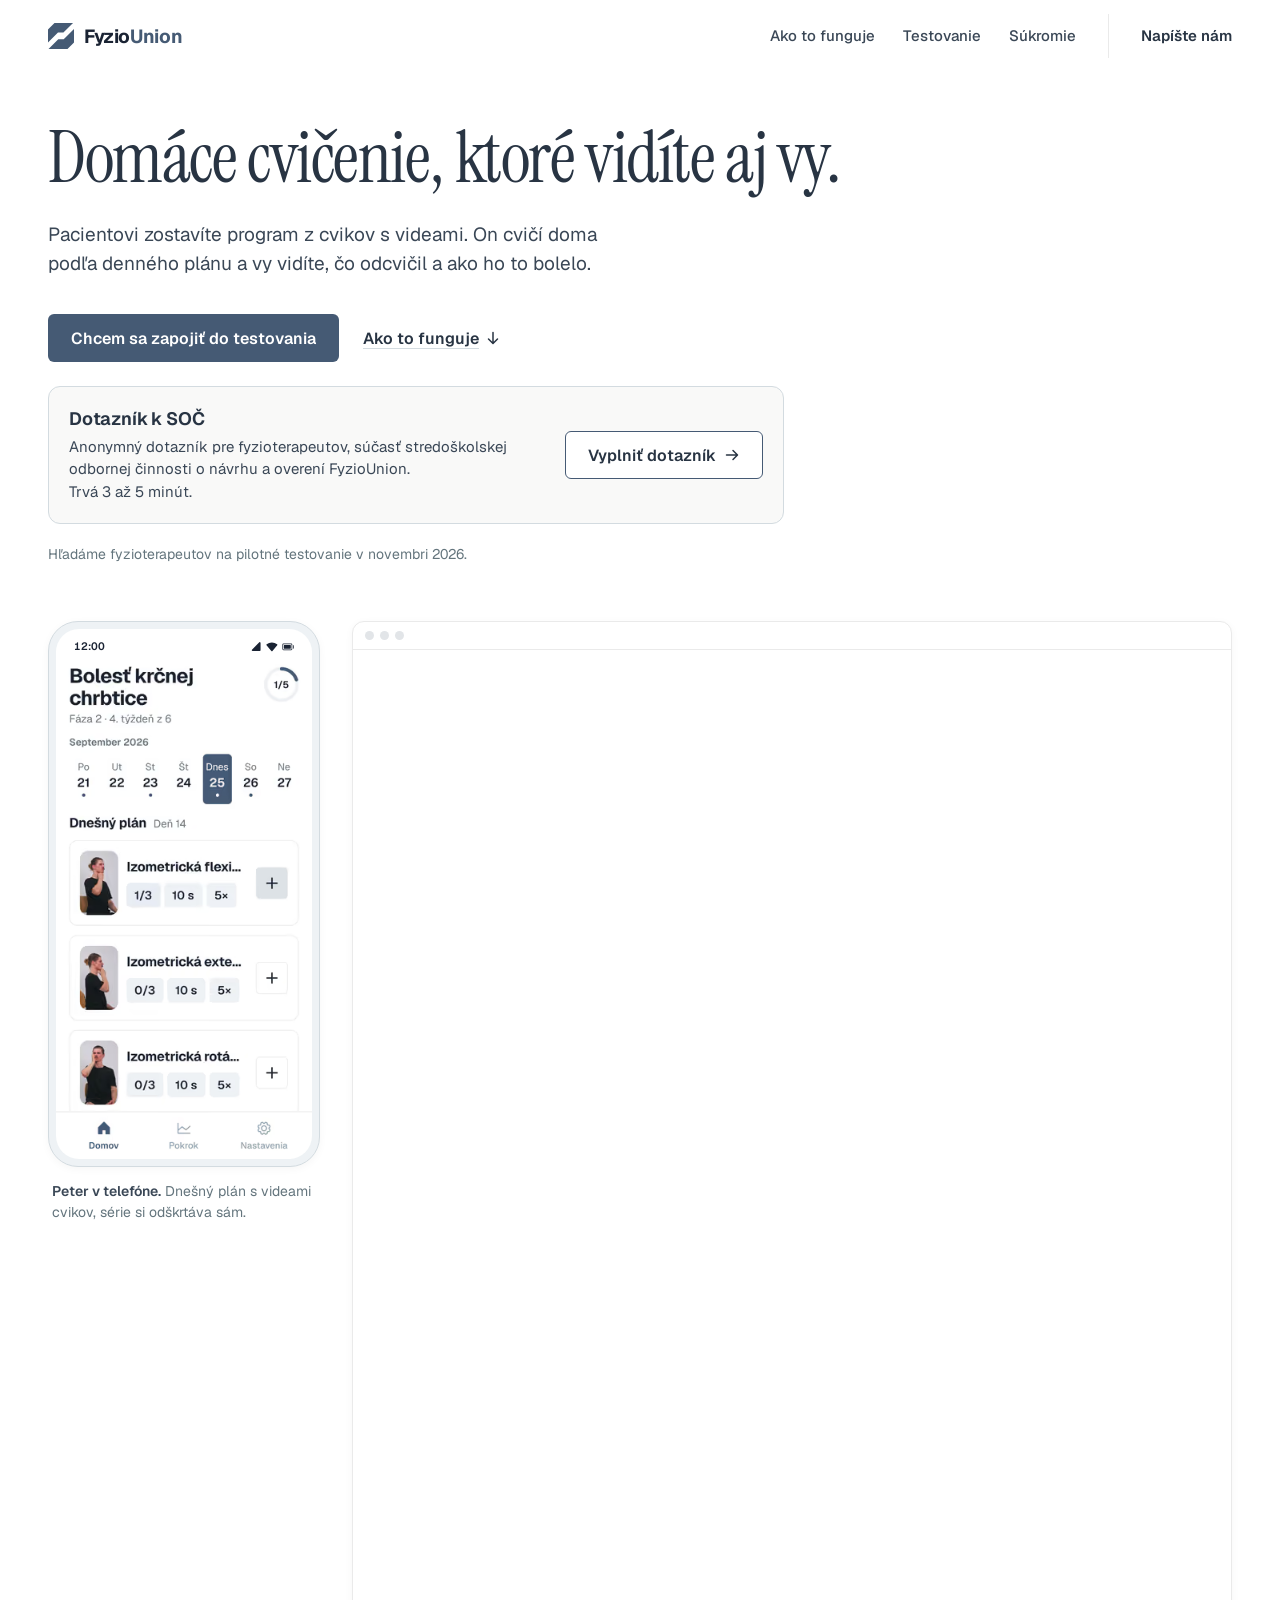
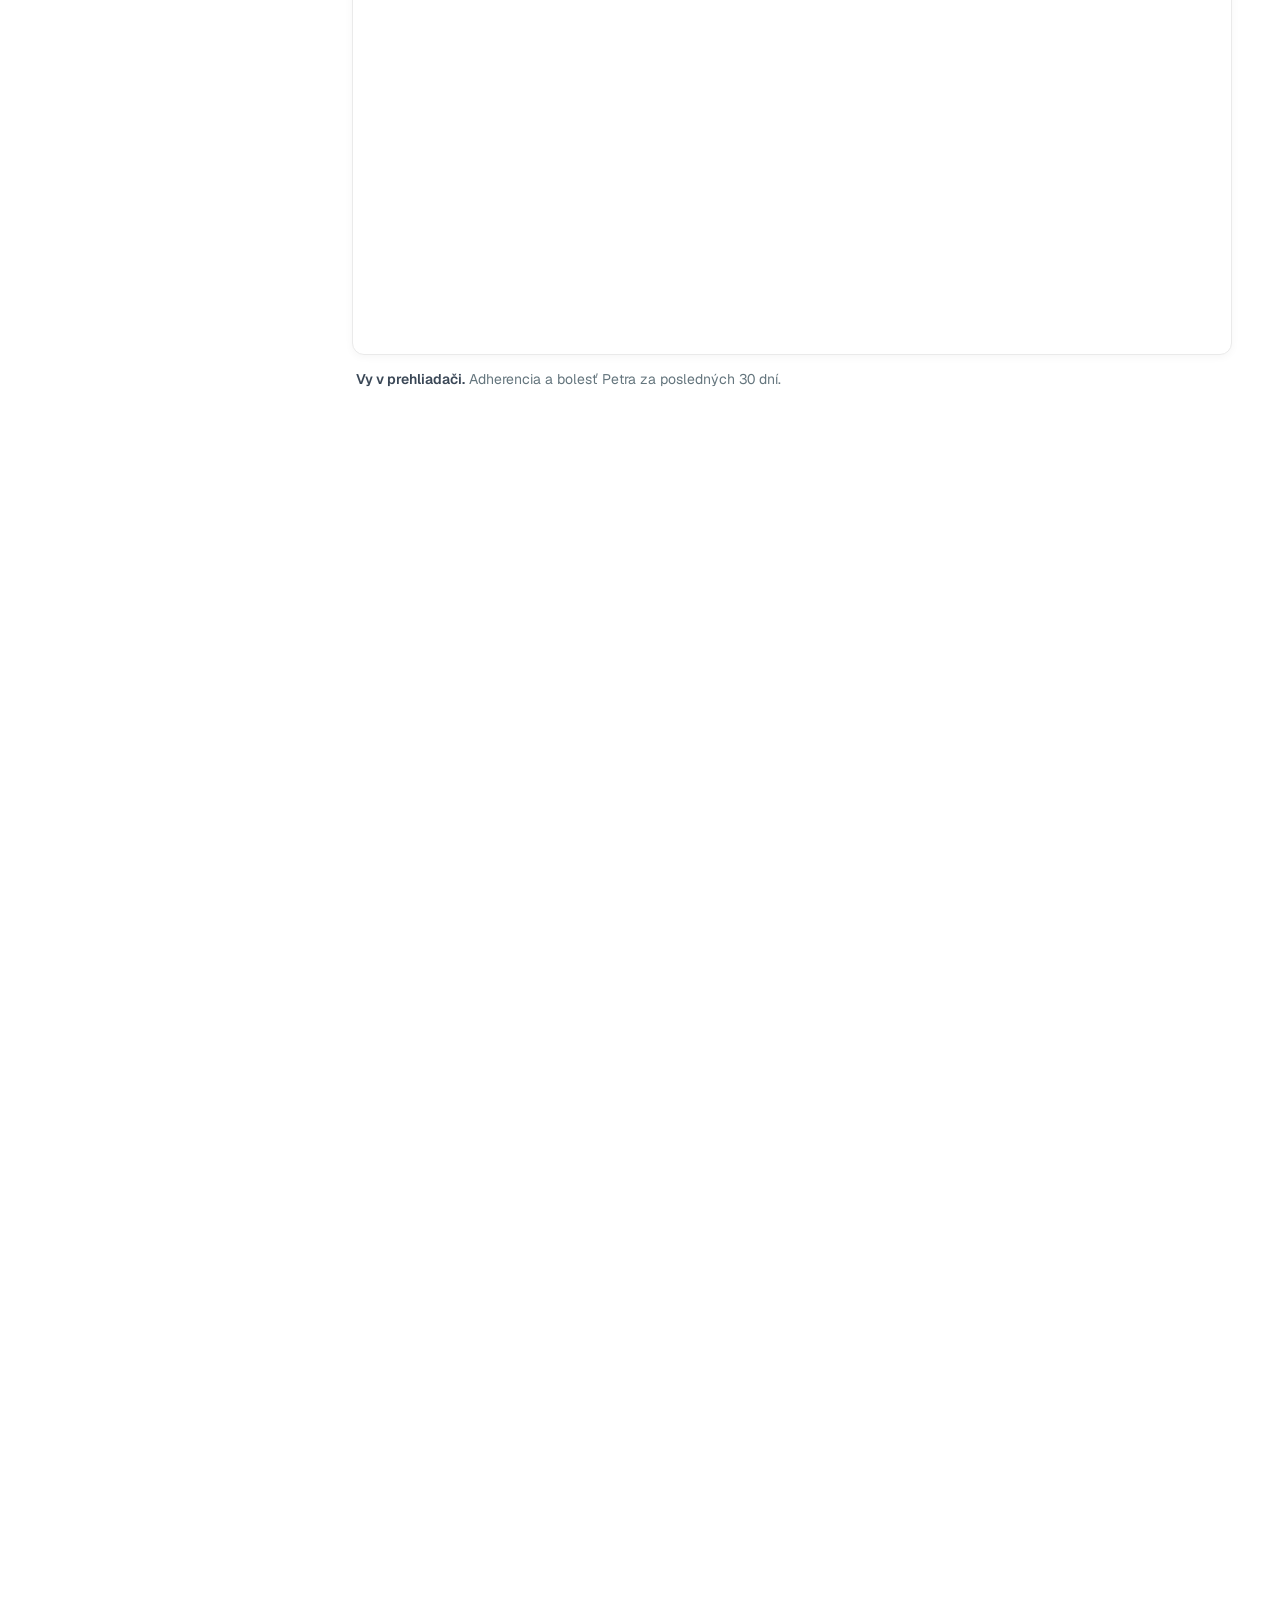
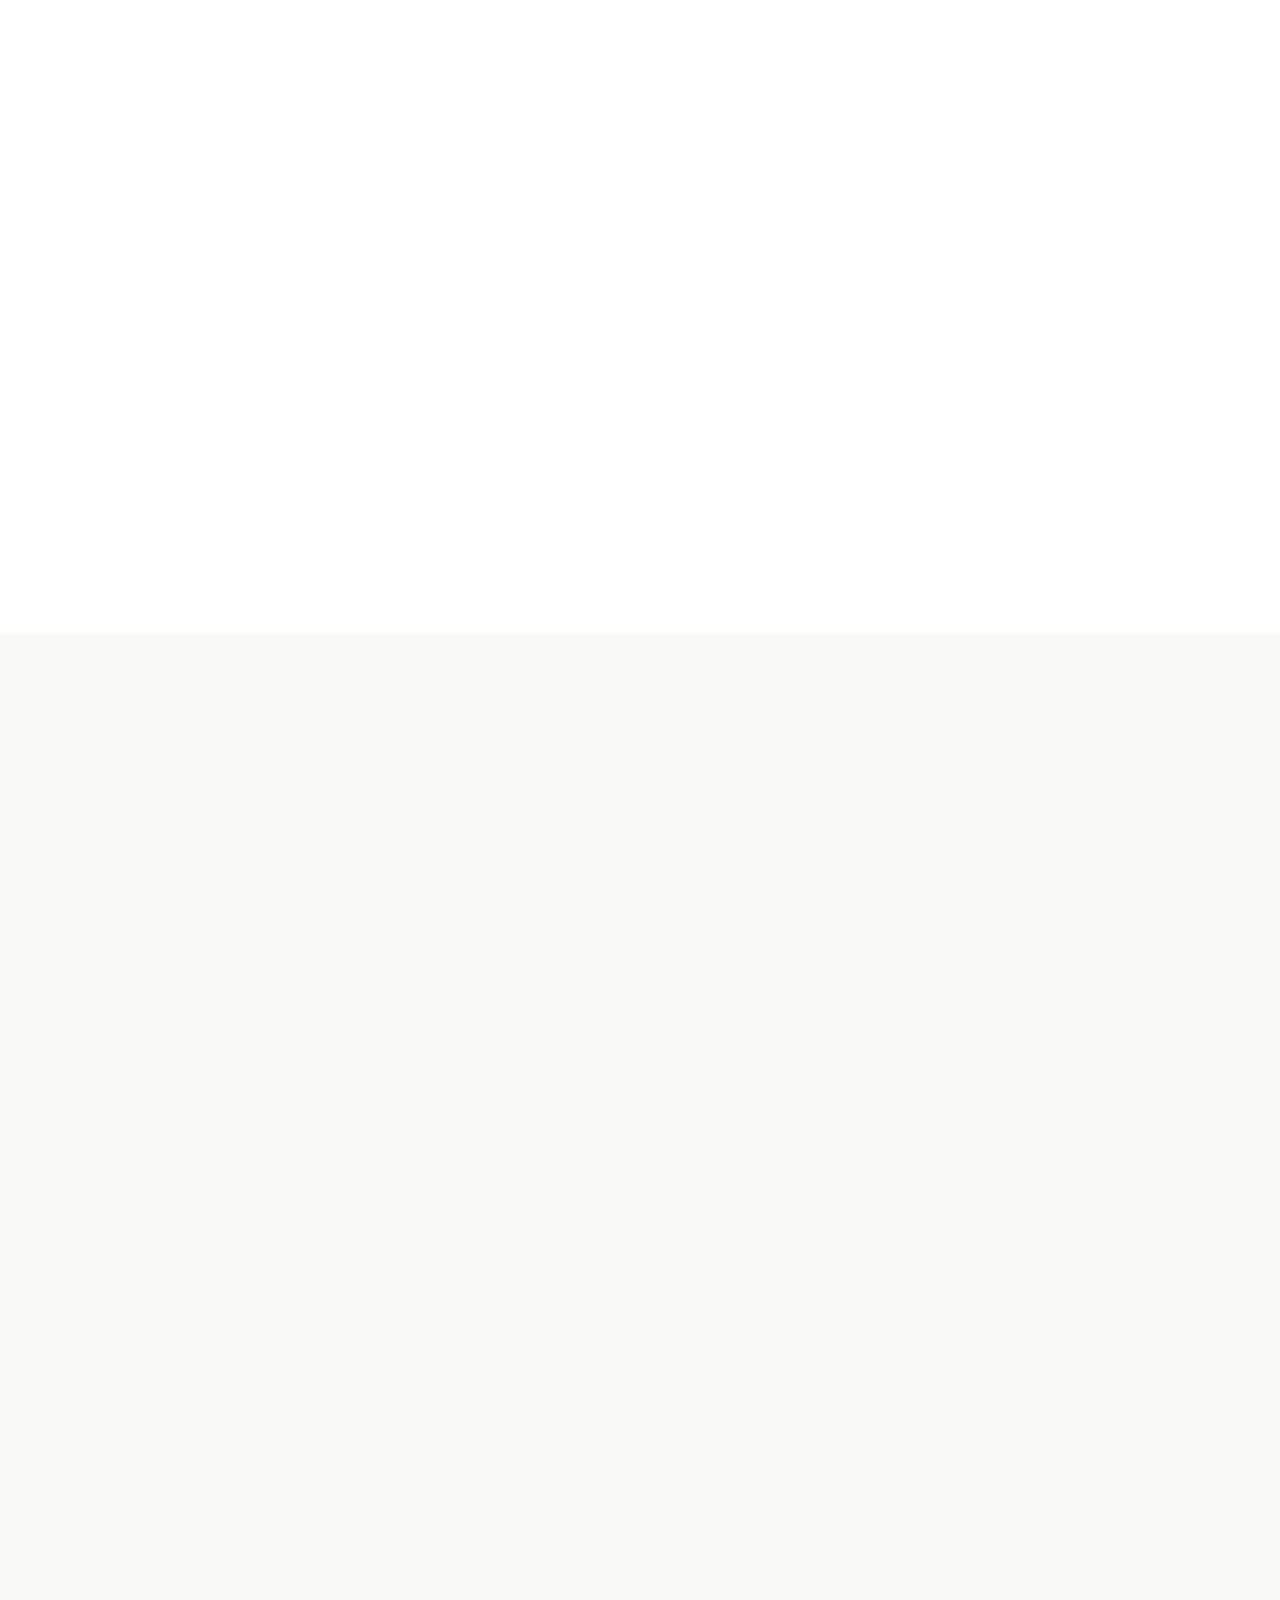
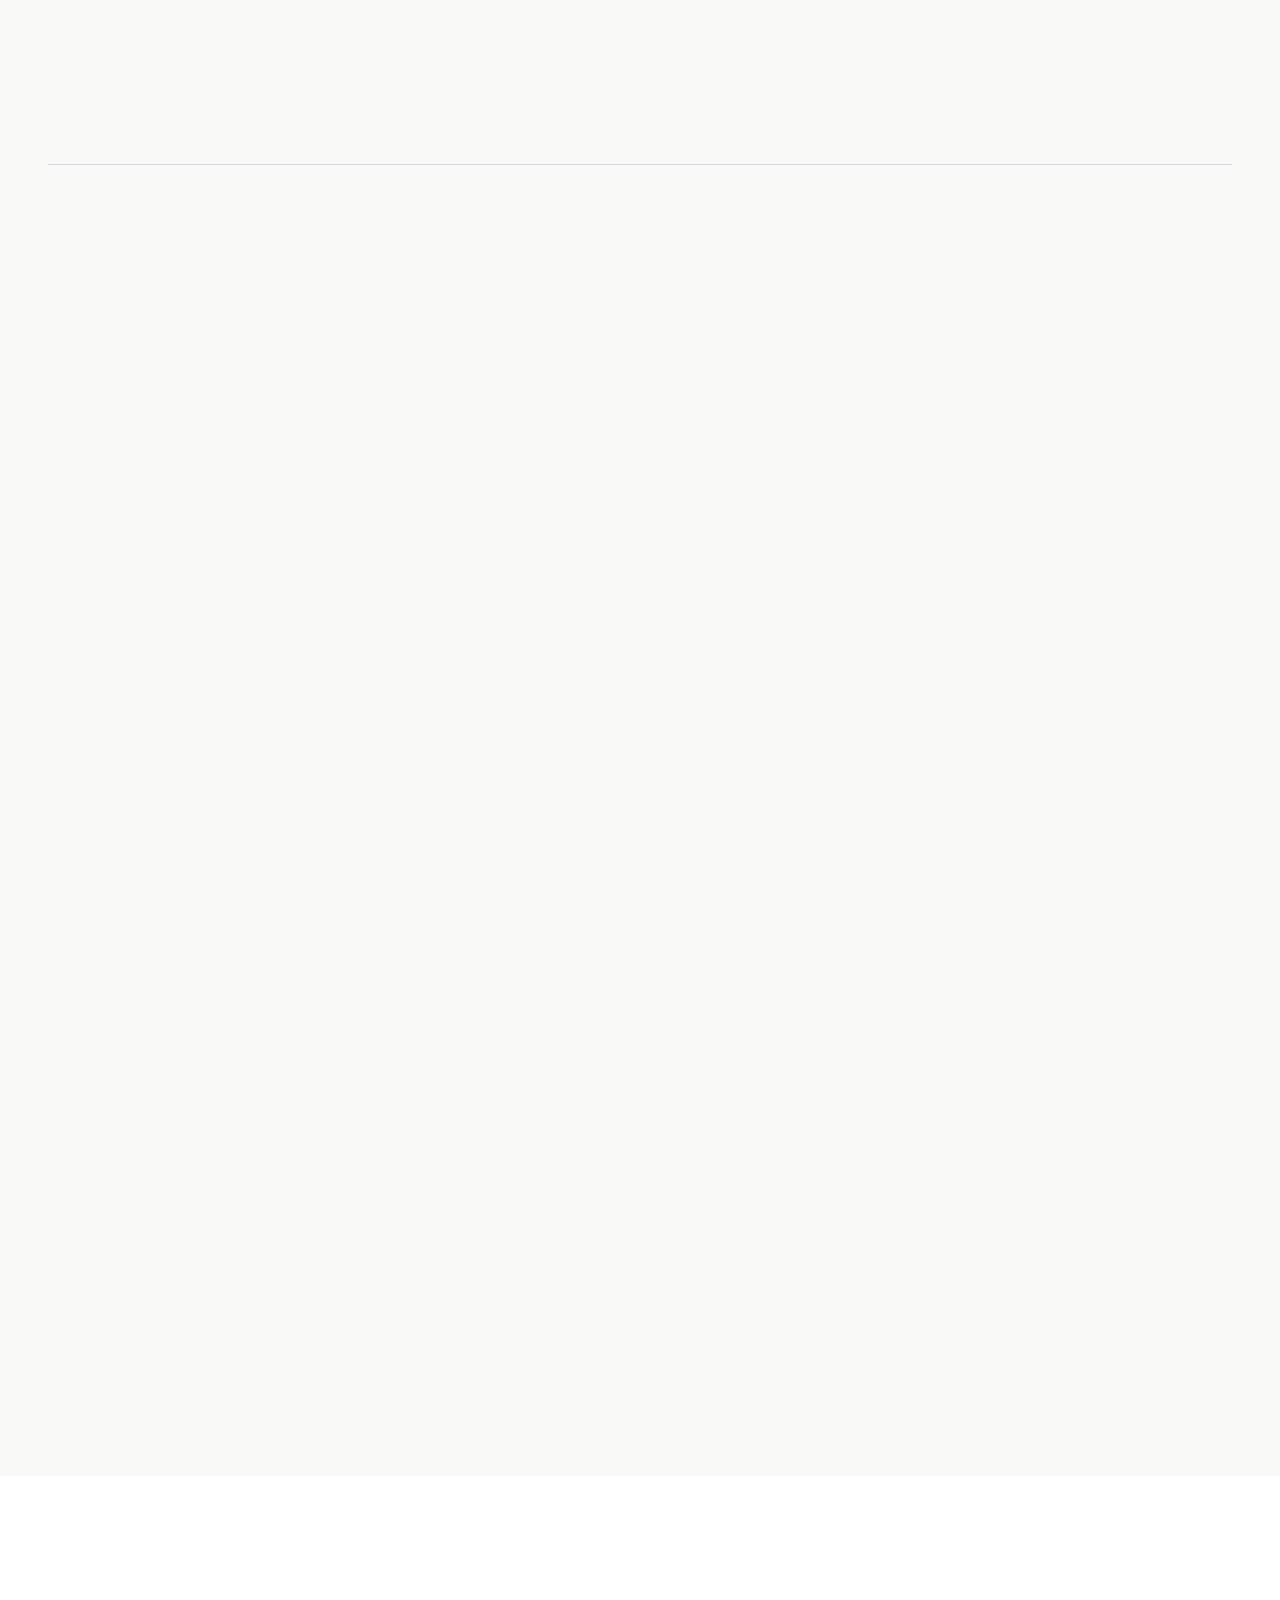
==== commit 6a21733e: "Úvodná stránka z monorepa (apps/landing @ 1d8fb2a)" ====
--- a/index.html
+++ b/index.html
@@ -1,4 +1,4 @@
-<!DOCTYPE html><html lang="sk"><head><meta charset="utf-8"><meta name="viewport" content="width=device-width, initial-scale=1"><meta http-equiv="Content-Security-Policy" content="default-src 'self'; img-src 'self' data:; font-src 'self'; style-src 'self'; script-src 'self'; connect-src 'self'; base-uri 'none'; form-action 'none'; object-src 'none'"><meta name="referrer" content="strict-origin-when-cross-origin"><title>FyzioUnion: domáca rehabilitácia pod vedením fyzioterapeuta</title><meta name="description" content="Pacientovi zostavíte program z cvikov s videami. On cvičí doma podľa denného plánu, vy vidíte adherenciu a vývoj bolesti."><link rel="canonical" href="https://fyziounion.sk/"><meta name="robots" content="index, follow"><meta name="theme-color" content="#FFFFFF"><link rel="icon" href="/favicon.svg" type="image/svg+xml"><link rel="icon" href="/favicon-32.png" sizes="32x32" type="image/png"><link rel="apple-touch-icon" href="/apple-touch-icon.png"><link rel="preload" href="/fonts/instrument-serif-sk.woff2" as="font" type="font/woff2" crossorigin><meta property="og:type" content="website"><meta property="og:locale" content="sk_SK"><meta property="og:site_name" content="FyzioUnion"><meta property="og:title" content="FyzioUnion"><meta property="og:description" content="Pacientovi zostavíte program z cvikov s videami. On cvičí doma podľa denného plánu, vy vidíte adherenciu a vývoj bolesti."><meta property="og:url" content="https://fyziounion.sk/"><meta property="og:image" content="https://fyziounion.sk/og.png"><meta property="og:image:width" content="1200"><meta property="og:image:height" content="630"><meta property="og:image:alt" content="FyzioUnion: Domáce cvičenie, ktoré vidíte aj vy. Telefón pacienta s dnešným plánom a web terapeuta s adherenciou a bolesťou."><meta name="twitter:card" content="summary_large_image"><script type="module" src="/js/reveal.js"></script><link rel="stylesheet" href="/_astro/Footer.BOR0FXep.css"><link rel="stylesheet" href="/_astro/index.Bw1IxZCw.css"></head><body><!--
+<!DOCTYPE html><html lang="sk"><head><meta charset="utf-8"><meta name="viewport" content="width=device-width, initial-scale=1"><meta http-equiv="Content-Security-Policy" content="default-src 'self'; img-src 'self' data:; font-src 'self'; style-src 'self'; script-src 'self'; connect-src 'self'; base-uri 'none'; form-action 'none'; object-src 'none'"><meta name="referrer" content="strict-origin-when-cross-origin"><title>FyzioUnion: domáca rehabilitácia pod vedením fyzioterapeuta</title><meta name="description" content="Pacientovi zostavíte program z cvikov s videami. On cvičí doma podľa denného plánu, vy vidíte adherenciu a vývoj bolesti."><link rel="canonical" href="https://fyziounion.sk/"><meta name="robots" content="index, follow"><meta name="theme-color" content="#FFFFFF"><link rel="icon" href="/favicon.svg" type="image/svg+xml"><link rel="icon" href="/favicon-32.png" sizes="32x32" type="image/png"><link rel="apple-touch-icon" href="/apple-touch-icon.png"><link rel="preload" href="/fonts/instrument-serif-sk.woff2" as="font" type="font/woff2" crossorigin><meta property="og:type" content="website"><meta property="og:locale" content="sk_SK"><meta property="og:site_name" content="FyzioUnion"><meta property="og:title" content="FyzioUnion"><meta property="og:description" content="Pacientovi zostavíte program z cvikov s videami. On cvičí doma podľa denného plánu, vy vidíte adherenciu a vývoj bolesti."><meta property="og:url" content="https://fyziounion.sk/"><meta property="og:image" content="https://fyziounion.sk/og.png"><meta property="og:image:width" content="1200"><meta property="og:image:height" content="630"><meta property="og:image:alt" content="FyzioUnion: Domáce cvičenie, ktoré vidíte aj vy. Telefón pacienta s dnešným plánom a web terapeuta s adherenciou a bolesťou."><meta name="twitter:card" content="summary_large_image"><script type="module" src="/js/reveal.js"></script><link rel="stylesheet" href="/_astro/Footer.DQ3fxw0t.css"><link rel="stylesheet" href="/_astro/index.Cf261BIN.css"></head><body><!--
       THESIS: Prvý pohľad ukazuje mechanizmus, nie náladu: web terapeuta a telefón pacienta s tým istým
       programom. Odmieta štandardné SaaS hero s vymysleným dashboardom, gradientom a 3D telefónom.
       OWN-WORLD: Klinický papier. Čistá biela, bridlica #455A74 len na akciách a značkách, atrament #1A2333,
@@ -10,4 +10,4 @@
       webu W3 Pokrok Petra (adherencia + bolesť 30 dní), každý s popiskom pod sebou. Mobil: text, tlačidlo, telefón, výrez W3.
       FORM: Smer určený briefom (Build prompt 06, L5), concept-seed vynechaný so súhlasom (Zastávka 1). Seed key: brief-pinned.
       FINISH: unreviewed and undocumented is unfinished; this build ends with the finish review, the verdict, and DESIGN.md
-    --><a class="skip-link" href="#obsah">Preskočiť na obsah</a><header class="site-header" data-astro-cid-nen7h5rs><div class="wrap bar" data-astro-cid-nen7h5rs><a href="/" class="home" aria-label="FyzioUnion, úvod" data-astro-cid-nen7h5rs><span class="logo" data-astro-cid-f7espo7c><svg width="26" height="26" viewBox="0 0 512 512" aria-hidden="true" focusable="false" data-astro-cid-f7espo7c><path fill="currentColor" d="M374.07 254.95l-65.05 65.05H201.93L9.94 512H384.6c49.75-49.75 77.65-77.65 127.4-127.4V117.02z" data-astro-cid-f7espo7c></path><path fill="currentColor" d="M192.05 193.92l4.56-4.56h107.08L493.05 0H127.4C77.65 49.75 49.75 77.65 0 127.4v258.56l113.01-113.01z" data-astro-cid-f7espo7c></path></svg><span class="word" data-astro-cid-f7espo7c>Fyzio<span data-astro-cid-f7espo7c>Union</span></span></span></a><nav aria-label="Hlavná navigácia" data-astro-cid-nen7h5rs><ul class="anchors" data-astro-cid-nen7h5rs><li data-astro-cid-nen7h5rs><a href="/#ako-to-funguje" data-astro-cid-nen7h5rs>Ako to funguje</a></li><li data-astro-cid-nen7h5rs><a href="/#testovanie" data-astro-cid-nen7h5rs>Testovanie</a></li><li data-astro-cid-nen7h5rs><a href="/#sukromie" data-astro-cid-nen7h5rs>Súkromie</a></li></ul><ul class="actions" data-astro-cid-nen7h5rs><li data-astro-cid-nen7h5rs><a class="text" href="mailto:info@fyziounion.sk" data-astro-cid-nen7h5rs>Napíšte nám</a></li></ul></nav></div></header><main id="obsah"><section class="hero" aria-labelledby="hero-title" data-astro-cid-ge2uvauf><div class="wrap grid" data-astro-cid-ge2uvauf><div class="copy" data-astro-cid-ge2uvauf><h1 id="hero-title" data-astro-cid-ge2uvauf>Domáce cvičenie, ktoré vidíte aj vy.</h1><div class="intro" data-astro-cid-ge2uvauf><p class="lead" data-astro-cid-ge2uvauf>Pacientovi zostavíte program z cvikov s videami. On cvičí doma podľa denného plánu a vy vidíte, čo odcvičil a ako ho to bolelo.</p><div class="actions" data-astro-cid-ge2uvauf><a class="btn btn-primary" href="mailto:info@fyziounion.sk?subject=Testovanie%20FyzioUnion%20v%20novembri" data-astro-cid-ge2uvauf>Chcem sa zapojiť do testovania</a><a class="link" href="/dot/" data-astro-cid-ge2uvauf><span data-astro-cid-ge2uvauf>Vyplniť dotazník (3 až 5 min)</span><svg aria-hidden="true" focusable="false" xmlns="http://www.w3.org/2000/svg" viewBox="0 0 256 256" fill="currentColor"><path d="M224.49,136.49l-72,72a12,12,0,0,1-17-17L187,140H40a12,12,0,0,1,0-24H187L135.51,64.48a12,12,0,0,1,17-17l72,72A12,12,0,0,1,224.49,136.49Z"/></svg></a><a class="link" href="#ako-to-funguje" data-astro-cid-ge2uvauf><span data-astro-cid-ge2uvauf>Ako to funguje</span><svg aria-hidden="true" focusable="false" xmlns="http://www.w3.org/2000/svg" viewBox="0 0 256 256" fill="currentColor"><path d="M208.49,152.49l-72,72a12,12,0,0,1-17,0l-72-72a12,12,0,0,1,17-17L116,187V40a12,12,0,0,1,24,0V187l51.51-51.52a12,12,0,0,1,17,17Z"/></svg></a></div><p class="status" data-astro-cid-ge2uvauf>Hľadáme fyzioterapeutov na pilotné testovanie v novembri 2026.</p></div></div><div class="stage" data-astro-cid-ge2uvauf><figure class="fig-phone" data-astro-cid-ge2uvauf><div class="phone" data-astro-cid-gqlnkb4g><div class="statusbar" aria-hidden="true" data-astro-cid-gqlnkb4g><span data-astro-cid-gqlnkb4g>12:00</span><span class="sys" data-astro-cid-gqlnkb4g><svg aria-hidden="true" focusable="false" xmlns="http://www.w3.org/2000/svg" viewBox="0 0 256 256" fill="currentColor"><path d="M208,40V200a16,16,0,0,1-16,16H32A16,16,0,0,1,20.7,188.68l160-160A16,16,0,0,1,208,40Z"/></svg><svg aria-hidden="true" focusable="false" xmlns="http://www.w3.org/2000/svg" viewBox="0 0 256 256" fill="currentColor"><path d="M244.35,92.8l-104,125.43A15.93,15.93,0,0,1,128,224h0a15.93,15.93,0,0,1-12.31-5.77L11.65,92.8A15.65,15.65,0,0,1,8.11,80.91,15.93,15.93,0,0,1,14.28,70.1,186.67,186.67,0,0,1,128,32,186.67,186.67,0,0,1,241.72,70.1a15.93,15.93,0,0,1,6.17,10.81A15.65,15.65,0,0,1,244.35,92.8Z"/></svg><svg aria-hidden="true" focusable="false" xmlns="http://www.w3.org/2000/svg" viewBox="0 0 256 256" fill="currentColor"><path d="M200,56H32A24,24,0,0,0,8,80v96a24,24,0,0,0,24,24H200a24,24,0,0,0,24-24V80A24,24,0,0,0,200,56Zm8,120a8,8,0,0,1-8,8H32a8,8,0,0,1-8-8V80a8,8,0,0,1,8-8H200a8,8,0,0,1,8,8ZM192,96v64a8,8,0,0,1-8,8H48a8,8,0,0,1-8-8V96a8,8,0,0,1,8-8H184A8,8,0,0,1,192,96Zm64,0v64a8,8,0,0,1-16,0V96a8,8,0,0,1,16,0Z"/></svg></span></div><picture data-astro-cid-gqlnkb4g="true"><source srcset="/_astro/m10-plan.CjHk2rW6_Z14RSDS.avif 320w, /_astro/m10-plan.CjHk2rW6_Z1zbIYs.avif 480w, /_astro/m10-plan.CjHk2rW6_Z1LqTiL.avif 640w, /_astro/m10-plan.CjHk2rW6_Z3u57a.avif 900w" type="image/avif" sizes="(min-width: 1200px) 280px, (min-width: 900px) 24vw, 80vw"><source srcset="/_astro/m10-plan.CjHk2rW6_ev5W1.webp 320w, /_astro/m10-plan.CjHk2rW6_ZfMJny.webp 480w, /_astro/m10-plan.CjHk2rW6_Z1APg6i.webp 640w, /_astro/m10-plan.CjHk2rW6_76y5j.webp 900w" type="image/webp" sizes="(min-width: 1200px) 280px, (min-width: 900px) 24vw, 80vw"><img src="/_astro/m10-plan.CjHk2rW6_2rhbFw.webp" srcset="/_astro/m10-plan.CjHk2rW6_ev5W1.webp 320w, /_astro/m10-plan.CjHk2rW6_ZfMJny.webp 480w, /_astro/m10-plan.CjHk2rW6_Z1APg6i.webp 640w, /_astro/m10-plan.CjHk2rW6_76y5j.webp 900w" sizes="(min-width: 1200px) 280px, (min-width: 900px) 24vw, 80vw" alt="Mobilná aplikácia pacienta Petra, program Bolesť krčnej chrbtice, fáza 2, 4. týždeň zo 6. Dnešný plán: odcvičený 1 z 5 cvikov, pri cviku Izometrická flexia krku 1 z 3 sérií, ďalšie cviky s videami čakajú." loading="eager" decoding="async" data-astro-cid-gqlnkb4g="true" width="1080" height="2119"></picture></div><figcaption data-astro-cid-ge2uvauf><strong data-astro-cid-ge2uvauf>Peter v telefóne.</strong> Dnešný plán s videami cvikov, série si odškrtáva sám.</figcaption></figure><figure class="fig-web" data-astro-cid-ge2uvauf><div class="window" data-astro-cid-ge2uvauf><div class="chrome" aria-hidden="true" data-astro-cid-ge2uvauf><i data-astro-cid-ge2uvauf></i><i data-astro-cid-ge2uvauf></i><i data-astro-cid-ge2uvauf></i></div><picture><source type="image/avif" srcset="/_astro/w3-pokrok.C_8wGHf9_Z2omB1c.avif 900w, /_astro/w3-pokrok.C_8wGHf9_ZF6pc2.avif 1300w, /_astro/w3-pokrok.C_8wGHf9_Z2eluG1.avif 1700w, /_astro/w3-pokrok.C_8wGHf9_Z113rCP.avif 2108w" sizes="(min-width: 1200px) 900px, 76vw" media="(min-width: 900px)" width="2108" height="1252"><source type="image/webp" srcset="/_astro/w3-pokrok.C_8wGHf9_Z2dKWNI.webp 900w, /_astro/w3-pokrok.C_8wGHf9_ZmFCFe.webp 1300w, /_astro/w3-pokrok.C_8wGHf9_22xuDW.webp 1700w, /_astro/w3-pokrok.C_8wGHf9_Z1OlA6N.webp 2108w" sizes="(min-width: 1200px) 900px, 76vw" media="(min-width: 900px)" width="2108" height="1252"><source type="image/avif" srcset="/_astro/w3-karty.DE_FymdF_1DA4Pd.avif 480w, /_astro/w3-karty.DE_FymdF_16ILlf.avif 720w, /_astro/w3-karty.DE_FymdF_Z1f3EKu.avif 1010w" sizes="92vw" width="1010" height="1500"><source type="image/webp" srcset="/_astro/w3-karty.DE_FymdF_Z27d4mO.webp 480w, /_astro/w3-karty.DE_FymdF_1hkpxI.webp 720w, /_astro/w3-karty.DE_FymdF_ZVCSeG.webp 1010w" sizes="92vw" width="1010" height="1500"><img src="/_astro/w3-karty.DE_FymdF_1hkpxI.webp" alt="Webové rozhranie fyzioterapeuta, pacient Peter Horváth, záložka Pokrok za posledných 30 dní. Adherencia 79 %, stĺpcový graf dokončených cvičení po troch dňoch. Úroveň bolesti posledná 4, čiarový graf kolíše medzi 3 a 5." width="1010" height="1500" loading="eager" fetchpriority="high" decoding="async"></picture></div><figcaption data-astro-cid-ge2uvauf><strong data-astro-cid-ge2uvauf>Vy v prehliadači.</strong> Adherencia a bolesť Petra za posledných 30 dní.</figcaption></figure></div></div></section><section id="ako-to-funguje" class="section how" aria-labelledby="how-title" data-astro-cid-l43jfdkk><div class="wrap" data-astro-cid-l43jfdkk><header class="section-head" data-reveal data-astro-cid-l43jfdkk><h2 id="how-title" class="h2" data-astro-cid-l43jfdkk>Ako to funguje</h2><p data-astro-cid-l43jfdkk>Dve aplikácie, jeden program. Vy pracujete v prehliadači, pacient v telefóne.</p></header><ol class="steps" data-astro-cid-l43jfdkk><li class="step" data-reveal data-astro-cid-l43jfdkk><div class="text" data-astro-cid-l43jfdkk><span class="num" aria-hidden="true" data-astro-cid-l43jfdkk>1</span><h3 class="h3" data-astro-cid-l43jfdkk>Pridáte pacienta a dostanete prístupový kód</h3><p class="body" data-astro-cid-l43jfdkk>V prehliadači pridáte pacienta. Dostanete 6-miestny prístupový kód, ktorý uvidíte na obrazovke a ktorý mu príde aj <span class="nw" data-astro-cid-l43jfdkk>e-mailom</span>. Program z cvikov mu priradíte hneď alebo až po tom, ako sa pripojí.</p></div><div class="visual" data-astro-cid-l43jfdkk><div class="shot" data-astro-cid-u7xbst2f><div class="chrome" aria-hidden="true" data-astro-cid-u7xbst2f><i data-astro-cid-u7xbst2f></i><i data-astro-cid-u7xbst2f></i><i data-astro-cid-u7xbst2f></i></div><picture data-astro-cid-u7xbst2f="true"><source srcset="/_astro/w2-kod.CGGek_aa_XBaum.avif 480w, /_astro/w2-kod.CGGek_aa_Z2krHiR.avif 720w, /_astro/w2-kod.CGGek_aa_pa0yp.avif 1000w, /_astro/w2-kod.CGGek_aa_XljOa.avif 1400w, /_astro/w2-kod.CGGek_aa_Z27qfpU.avif 1976w" type="image/avif" sizes="(min-width: 900px) 700px, 92vw"><source srcset="/_astro/w2-kod.CGGek_aa_2c8OSy.webp 480w, /_astro/w2-kod.CGGek_aa_Z16U2TF.webp 720w, /_astro/w2-kod.CGGek_aa_Z2nOBFX.webp 1000w, /_astro/w2-kod.CGGek_aa_Z1ODiqd.webp 1400w, /_astro/w2-kod.CGGek_aa_9Lg8D.webp 1976w" type="image/webp" sizes="(min-width: 900px) 700px, 92vw"><img src="/_astro/w2-kod.CGGek_aa_9Lg8D.webp" srcset="/_astro/w2-kod.CGGek_aa_2c8OSy.webp 480w, /_astro/w2-kod.CGGek_aa_Z16U2TF.webp 720w, /_astro/w2-kod.CGGek_aa_Z2nOBFX.webp 1000w, /_astro/w2-kod.CGGek_aa_Z1ODiqd.webp 1400w, /_astro/w2-kod.CGGek_aa_9Lg8D.webp 1976w" sizes="(min-width: 900px) 700px, 92vw" alt="Webové rozhranie fyzioterapeuta, karta Napojenie pacienta: prístupový kód V92VRK zobrazený v šiestich políčkach a text Kód platí ešte 6 dní." loading="lazy" decoding="async" data-astro-cid-u7xbst2f="true" width="1976" height="497"></picture></div></div></li><li class="step" data-reveal data-astro-cid-l43jfdkk><div class="text" data-astro-cid-l43jfdkk><span class="num" aria-hidden="true" data-astro-cid-l43jfdkk>2</span><h3 class="h3" data-astro-cid-l43jfdkk>Pacient cvičí doma podľa denného plánu</h3><p class="body" data-astro-cid-l43jfdkk>Pacient zadá kód v mobilnej aplikácii a je pripojený k vám. Každý deň vidí plán cvikov s videami, zapisuje odcvičené série a bolesť na stupnici 0–10.</p></div><div class="visual visual-phone" data-astro-cid-l43jfdkk><div class="phone" data-astro-cid-gqlnkb4g><div class="statusbar" aria-hidden="true" data-astro-cid-gqlnkb4g><span data-astro-cid-gqlnkb4g>12:00</span><span class="sys" data-astro-cid-gqlnkb4g><svg aria-hidden="true" focusable="false" xmlns="http://www.w3.org/2000/svg" viewBox="0 0 256 256" fill="currentColor"><path d="M208,40V200a16,16,0,0,1-16,16H32A16,16,0,0,1,20.7,188.68l160-160A16,16,0,0,1,208,40Z"/></svg><svg aria-hidden="true" focusable="false" xmlns="http://www.w3.org/2000/svg" viewBox="0 0 256 256" fill="currentColor"><path d="M244.35,92.8l-104,125.43A15.93,15.93,0,0,1,128,224h0a15.93,15.93,0,0,1-12.31-5.77L11.65,92.8A15.65,15.65,0,0,1,8.11,80.91,15.93,15.93,0,0,1,14.28,70.1,186.67,186.67,0,0,1,128,32,186.67,186.67,0,0,1,241.72,70.1a15.93,15.93,0,0,1,6.17,10.81A15.65,15.65,0,0,1,244.35,92.8Z"/></svg><svg aria-hidden="true" focusable="false" xmlns="http://www.w3.org/2000/svg" viewBox="0 0 256 256" fill="currentColor"><path d="M200,56H32A24,24,0,0,0,8,80v96a24,24,0,0,0,24,24H200a24,24,0,0,0,24-24V80A24,24,0,0,0,200,56Zm8,120a8,8,0,0,1-8,8H32a8,8,0,0,1-8-8V80a8,8,0,0,1,8-8H200a8,8,0,0,1,8,8ZM192,96v64a8,8,0,0,1-8,8H48a8,8,0,0,1-8-8V96a8,8,0,0,1,8-8H184A8,8,0,0,1,192,96Zm64,0v64a8,8,0,0,1-16,0V96a8,8,0,0,1,16,0Z"/></svg></span></div><picture data-astro-cid-gqlnkb4g="true"><source srcset="/_astro/m12-cvik.B09_eSFl_Z15LySf.avif 320w, /_astro/m12-cvik.B09_eSFl_Z1A5pdO.avif 480w, /_astro/m12-cvik.B09_eSFl_Z1Mkzx8.avif 640w, /_astro/m12-cvik.B09_eSFl_Z4nKlw.avif 900w" type="image/avif" sizes="(min-width: 900px) 280px, 70vw"><source srcset="/_astro/m12-cvik.B09_eSFl_dBpHE.webp 320w, /_astro/m12-cvik.B09_eSFl_ZgGpBU.webp 480w, /_astro/m12-cvik.B09_eSFl_Z1BIVkE.webp 640w, /_astro/m12-cvik.B09_eSFl_6cRPW.webp 900w" type="image/webp" sizes="(min-width: 900px) 280px, 70vw"><img src="/_astro/m12-cvik.B09_eSFl_1Yuenl.webp" srcset="/_astro/m12-cvik.B09_eSFl_dBpHE.webp 320w, /_astro/m12-cvik.B09_eSFl_ZgGpBU.webp 480w, /_astro/m12-cvik.B09_eSFl_Z1BIVkE.webp 640w, /_astro/m12-cvik.B09_eSFl_6cRPW.webp 900w" sizes="(min-width: 900px) 280px, 70vw" alt="Mobilná aplikácia pacienta, detail cviku Izometrická extenzia krku: video cviku, séria 0 z 3, výdrž 10 sekúnd, 5 opakovaní a tlačidlo na odškrtnutie série." loading="lazy" decoding="async" data-astro-cid-gqlnkb4g="true" width="1080" height="2119"></picture></div></div></li><li class="step" data-reveal data-astro-cid-l43jfdkk><div class="text" data-astro-cid-l43jfdkk><span class="num" aria-hidden="true" data-astro-cid-l43jfdkk>3</span><h3 class="h3" data-astro-cid-l43jfdkk>Vidíte priebeh a plán upravíte</h3><p class="body" data-astro-cid-l43jfdkk>Pri každom pacientovi vidíte adherenciu za posledných 14 dní a vývoj bolesti. Plán upravíte v prehliadači a pacientovi sa zmena ukáže v aplikácii.</p></div><div class="visual" data-astro-cid-l43jfdkk><div class="shot" data-astro-cid-u7xbst2f><div class="chrome" aria-hidden="true" data-astro-cid-u7xbst2f><i data-astro-cid-u7xbst2f></i><i data-astro-cid-u7xbst2f></i><i data-astro-cid-u7xbst2f></i></div><picture data-astro-cid-u7xbst2f="true"><source srcset="/_astro/w1-adherencia.B4QurcAe_27bDHB.avif 480w, /_astro/w1-adherencia.B4QurcAe_Z2kPXWS.avif 720w, /_astro/w1-adherencia.B4QurcAe_Z2tk2Bi.avif 1000w, /_astro/w1-adherencia.B4QurcAe_ZrrKA0.avif 1400w, /_astro/w1-adherencia.B4QurcAe_4Izr9.avif 2041w" type="image/avif" sizes="(min-width: 900px) 700px, 92vw"><source srcset="/_astro/w1-adherencia.B4QurcAe_2tX45i.webp 480w, /_astro/w1-adherencia.B4QurcAe_Z1X4yAc.webp 720w, /_astro/w1-adherencia.B4QurcAe_Z14CqHO.webp 1000w, /_astro/w1-adherencia.B4QurcAe_WePit.webp 1400w, /_astro/w1-adherencia.B4QurcAe_1tqbkC.webp 2041w" type="image/webp" sizes="(min-width: 900px) 700px, 92vw"><img src="/_astro/w1-adherencia.B4QurcAe_1tqbkC.webp" srcset="/_astro/w1-adherencia.B4QurcAe_2tX45i.webp 480w, /_astro/w1-adherencia.B4QurcAe_Z1X4yAc.webp 720w, /_astro/w1-adherencia.B4QurcAe_Z14CqHO.webp 1000w, /_astro/w1-adherencia.B4QurcAe_WePit.webp 1400w, /_astro/w1-adherencia.B4QurcAe_1tqbkC.webp 2041w" sizes="(min-width: 900px) 700px, 92vw" alt="Webové rozhranie fyzioterapeuta, zoznam pacientov: Peter Horváth prebieha s adherenciou 76 % za 14 dní, Jana Mikulová 58 %, Zuzana Hudecová čaká na spustenie programu a Tomáš Baláž je pozvaný s prístupovým kódom." loading="lazy" decoding="async" data-astro-cid-u7xbst2f="true" width="2041" height="599"></picture></div></div></li></ol></div></section><section id="pre-terapeutov" class="section" aria-labelledby="features-title" data-astro-cid-cognygiv><div class="wrap" data-astro-cid-cognygiv><header class="section-head" data-reveal data-astro-cid-cognygiv><h2 id="features-title" class="h2" data-astro-cid-cognygiv>Čo máte k dispozícii vy</h2></header><div class="bento" data-astro-cid-cognygiv><article class="cell c-library" data-reveal data-astro-cid-cognygiv><h3 class="h3" data-astro-cid-cognygiv>Knižnica cvikov s videami</h3><p class="body" data-astro-cid-cognygiv>Oficiálne cviky FyzioUnion s krátkym videom a popisom. Pri výbere si video pustíte priamo v zozname.</p><p class="body sub" data-astro-cid-cognygiv><strong data-astro-cid-cognygiv>Vlastné cviky.</strong> Pridáte cvik s vlastným názvom, popisom a parametrami. Video k nemu zatiaľ nahrať nemôžete. <span class="badge" data-astro-cid-cognygiv>Čoskoro</span></p><div class="shot bare img" data-astro-cid-u7xbst2f><picture data-astro-cid-u7xbst2f="true"><source srcset="/_astro/w11-cviky.D9GW6DmY_ZwlU5m.avif 480w, /_astro/w11-cviky.D9GW6DmY_ZOjnSF.avif 720w, /_astro/w11-cviky.D9GW6DmY_1hldN.avif 1000w, /_astro/w11-cviky.D9GW6DmY_Z27CSLg.avif 1400w, /_astro/w11-cviky.D9GW6DmY_Zw7PvB.avif 1744w" type="image/avif" sizes="(min-width: 900px) 640px, 92vw"><source srcset="/_astro/w11-cviky.D9GW6DmY_ZlKgRS.webp 480w, /_astro/w11-cviky.D9GW6DmY_ZDHJGc.webp 720w, /_astro/w11-cviky.D9GW6DmY_jH7JB.webp 1000w, /_astro/w11-cviky.D9GW6DmY_29g6yH.webp 1400w, /_astro/w11-cviky.D9GW6DmY_Z1kpXYz.webp 1744w" type="image/webp" sizes="(min-width: 900px) 640px, 92vw"><img src="/_astro/w11-cviky.D9GW6DmY_Z1kpXYz.webp" srcset="/_astro/w11-cviky.D9GW6DmY_ZlKgRS.webp 480w, /_astro/w11-cviky.D9GW6DmY_ZDHJGc.webp 720w, /_astro/w11-cviky.D9GW6DmY_jH7JB.webp 1000w, /_astro/w11-cviky.D9GW6DmY_29g6yH.webp 1400w, /_astro/w11-cviky.D9GW6DmY_Z1kpXYz.webp 1744w" sizes="(min-width: 900px) 640px, 92vw" alt="Knižnica cvikov vo webe terapeuta: vyhľadávanie, filtre Typ, Oblasť tela, Vybavenie, Pôvod a Obľúbené, pod nimi karty cvikov s náhľadom videa, napríklad Aktívna bočná flexia krku." loading="lazy" decoding="async" data-astro-cid-u7xbst2f="true" width="1744" height="1500"></picture></div></article><article class="cell c-editor" data-reveal data-astro-cid-cognygiv><h3 class="h3" data-astro-cid-cognygiv>Programy po fázach</h3><p class="body" data-astro-cid-cognygiv>Program rozdelíte na fázy, dni a cviky, a pri každom cviku nastavíte série, opakovania, čas alebo záťaž. Hotový program priradíte ďalším pacientom.</p><div class="shot bare img" data-astro-cid-u7xbst2f><picture data-astro-cid-u7xbst2f="true"><source srcset="/_astro/w10-editor.CVSjpOWR_2uEkV5.avif 480w, /_astro/w10-editor.CVSjpOWR_ZjilDz.avif 720w, /_astro/w10-editor.CVSjpOWR_S6Ymm.avif 1000w, /_astro/w10-editor.CVSjpOWR_Z1wmVqb.avif 1400w, /_astro/w10-editor.CVSjpOWR_Z2hC7xw.avif 1744w" type="image/avif" sizes="(min-width: 900px) 460px, 92vw"><source srcset="/_astro/w10-editor.CVSjpOWR_Z2oV9Fn.webp 480w, /_astro/w10-editor.CVSjpOWR_Z8GHr6.webp 720w, /_astro/w10-editor.CVSjpOWR_1bwKSa.webp 1000w, /_astro/w10-editor.CVSjpOWR_Z1dW9Tn.webp 1400w, /_astro/w10-editor.CVSjpOWR_Z1Ycl1I.webp 1744w" type="image/webp" sizes="(min-width: 900px) 460px, 92vw"><img src="/_astro/w10-editor.CVSjpOWR_Z1Ycl1I.webp" srcset="/_astro/w10-editor.CVSjpOWR_Z2oV9Fn.webp 480w, /_astro/w10-editor.CVSjpOWR_Z8GHr6.webp 720w, /_astro/w10-editor.CVSjpOWR_1bwKSa.webp 1000w, /_astro/w10-editor.CVSjpOWR_Z1dW9Tn.webp 1400w, /_astro/w10-editor.CVSjpOWR_Z1Ycl1I.webp 1744w" sizes="(min-width: 900px) 460px, 92vw" alt="Editor programu Bolesť krčnej chrbtice: fáza Mobilita a uvoľnenie s trvaním 2 týždne, deň 1 so štyrmi cvikmi a ich parametrami, napríklad Zatlačenie brady v sede 3 × 10." loading="lazy" decoding="async" data-astro-cid-u7xbst2f="true" width="1744" height="953"></picture></div></article><article class="cell c-schedule" data-reveal data-astro-cid-cognygiv><h3 class="h3" data-astro-cid-cognygiv>Rozvrh, pozastavenie a ukončenie</h3><p class="body" data-astro-cid-cognygiv>Určíte, koľkokrát týždenne má pacient cvičiť. Dni si vyberie sám, alebo ich pevne nastavíte vy. Program pozastavíte napríklad počas choroby a neskôr obnovíte. Adherencia sa za ten čas nepočíta.</p><div class="shot bare img" data-astro-cid-u7xbst2f><picture data-astro-cid-u7xbst2f="true"><source srcset="/_astro/w4-program.CZOLpKFd_2lMK8D.avif 480w, /_astro/w4-program.CZOLpKFd_2uav7G.avif 720w, /_astro/w4-program.CZOLpKFd_1a8Qfl.avif 1000w, /_astro/w4-program.CZOLpKFd_Z1Wmcfc.avif 1400w, /_astro/w4-program.CZOLpKFd_Z2oM7wt.avif 1752w" type="image/avif" sizes="(min-width: 900px) 560px, 92vw"><source srcset="/_astro/w4-program.CZOLpKFd_Z1p0o4o.webp 480w, /_astro/w4-program.CZOLpKFd_Z2ppYtL.webp 720w, /_astro/w4-program.CZOLpKFd_1syCL9.webp 1000w, /_astro/w4-program.CZOLpKFd_Z1DVpIo.webp 1400w, /_astro/w4-program.CZOLpKFd_Z26ml0F.webp 1752w" type="image/webp" sizes="(min-width: 900px) 560px, 92vw"><img src="/_astro/w4-program.CZOLpKFd_Z26ml0F.webp" srcset="/_astro/w4-program.CZOLpKFd_Z1p0o4o.webp 480w, /_astro/w4-program.CZOLpKFd_Z2ppYtL.webp 720w, /_astro/w4-program.CZOLpKFd_1syCL9.webp 1000w, /_astro/w4-program.CZOLpKFd_Z1DVpIo.webp 1400w, /_astro/w4-program.CZOLpKFd_Z26ml0F.webp 1752w" sizes="(min-width: 900px) 560px, 92vw" alt="Priradený program Bolesť krčnej chrbtice: 2 fázy, 6 týždňov, 3× týždenne, stav Prebieha, tlačidlo Rozvrh a ponuka ďalších akcií." loading="lazy" decoding="async" data-astro-cid-u7xbst2f="true" width="1752" height="340"></picture></div></article><article class="cell c-individual" data-reveal data-astro-cid-cognygiv><h3 class="h3" data-astro-cid-cognygiv>Individuálne cviky</h3><p class="body" data-astro-cid-cognygiv>Keď nepotrebujete celý program, priradíte pacientovi len niekoľko cvikov.</p><div class="shot bare img" data-astro-cid-u7xbst2f><picture data-astro-cid-u7xbst2f="true"><source srcset="/_astro/w4-individualne.DV4rRGB3_AIe5.avif 480w, /_astro/w4-individualne.DV4rRGB3_ty1SR.avif 720w, /_astro/w4-individualne.DV4rRGB3_Z21GtU6.avif 1000w, /_astro/w4-individualne.DV4rRGB3_2qdTlu.avif 1400w, /_astro/w4-individualne.DV4rRGB3_ZaB2Ui.avif 1752w" type="image/avif" sizes="(min-width: 900px) 560px, 92vw"><source srcset="/_astro/w4-individualne.DV4rRGB3_1pik7y.webp 480w, /_astro/w4-individualne.DV4rRGB3_Z1IzvLN.webp 720w, /_astro/w4-individualne.DV4rRGB3_tJpm9.webp 1000w, /_astro/w4-individualne.DV4rRGB3_Z8wkbc.webp 1400w, /_astro/w4-individualne.DV4rRGB3_2kOQlW.webp 1752w" type="image/webp" sizes="(min-width: 900px) 560px, 92vw"><img src="/_astro/w4-individualne.DV4rRGB3_2kOQlW.webp" srcset="/_astro/w4-individualne.DV4rRGB3_1pik7y.webp 480w, /_astro/w4-individualne.DV4rRGB3_Z1IzvLN.webp 720w, /_astro/w4-individualne.DV4rRGB3_tJpm9.webp 1000w, /_astro/w4-individualne.DV4rRGB3_Z8wkbc.webp 1400w, /_astro/w4-individualne.DV4rRGB3_2kOQlW.webp 1752w" sizes="(min-width: 900px) 560px, 92vw" alt="Priradený program Individuálne cviky: 1 fáza, bez určeného konca, 3× týždenne, stav Prebieha." loading="lazy" decoding="async" data-astro-cid-u7xbst2f="true" width="1752" height="340"></picture></div></article><article class="cell c-checkin" data-reveal data-astro-cid-cognygiv><h3 class="h3" data-astro-cid-cognygiv>Denný check-in</h3><p class="body" data-astro-cid-cognygiv>Zapnete krátke otázky, na ktoré pacient odpovedá pri cvičení.</p><div class="shot bare img" data-astro-cid-u7xbst2f><picture data-astro-cid-u7xbst2f="true"><source srcset="/_astro/w4b-checkin.CTnQuIKT_Z25aLqR.avif 480w, /_astro/w4b-checkin.CTnQuIKT_Z1y5mot.avif 720w, /_astro/w4b-checkin.CTnQuIKT_Z1HXTlG.avif 1000w, /_astro/w4b-checkin.CTnQuIKT_Z2sGq1M.avif 1400w, /_astro/w4b-checkin.CTnQuIKT_23O0cU.avif 1752w" type="image/avif" sizes="(min-width: 900px) 460px, 92vw"><source srcset="/_astro/w4b-checkin.CTnQuIKT_Z1LJYU4.webp 480w, /_astro/w4b-checkin.CTnQuIKT_Z1fEzRF.webp 720w, /_astro/w4b-checkin.CTnQuIKT_Z2wh2OE.webp 1000w, /_astro/w4b-checkin.CTnQuIKT_1Nczjb.webp 1400w, /_astro/w4b-checkin.CTnQuIKT_1fvQIW.webp 1752w" type="image/webp" sizes="(min-width: 900px) 460px, 92vw"><img src="/_astro/w4b-checkin.CTnQuIKT_1fvQIW.webp" srcset="/_astro/w4b-checkin.CTnQuIKT_Z1LJYU4.webp 480w, /_astro/w4b-checkin.CTnQuIKT_Z1fEzRF.webp 720w, /_astro/w4b-checkin.CTnQuIKT_Z2wh2OE.webp 1000w, /_astro/w4b-checkin.CTnQuIKT_1Nczjb.webp 1400w, /_astro/w4b-checkin.CTnQuIKT_1fvQIW.webp 1752w" sizes="(min-width: 900px) 460px, 92vw" alt="Záložka Check-in pacienta: päť pevných otázok s prepínačmi, zobrazené Spánok, Strava a Stres, všetky zapnuté." loading="lazy" decoding="async" data-astro-cid-u7xbst2f="true" width="1752" height="744"></picture></div></article></div><p class="more body" data-reveal data-astro-cid-cognygiv><strong data-astro-cid-cognygiv>Hodnotiace dotazníky.</strong> K programu priradíte štandardizované dotazníky a ich skóre uvidíte v čase.</p></div></section><section id="pre-pacientov" class="section section-tint" aria-labelledby="patient-title" data-astro-cid-cognygiv><div class="wrap patient" data-astro-cid-cognygiv><div class="patient-phone" data-reveal data-astro-cid-cognygiv><div class="phone" data-astro-cid-gqlnkb4g><div class="statusbar" aria-hidden="true" data-astro-cid-gqlnkb4g><span data-astro-cid-gqlnkb4g>12:00</span><span class="sys" data-astro-cid-gqlnkb4g><svg aria-hidden="true" focusable="false" xmlns="http://www.w3.org/2000/svg" viewBox="0 0 256 256" fill="currentColor"><path d="M208,40V200a16,16,0,0,1-16,16H32A16,16,0,0,1,20.7,188.68l160-160A16,16,0,0,1,208,40Z"/></svg><svg aria-hidden="true" focusable="false" xmlns="http://www.w3.org/2000/svg" viewBox="0 0 256 256" fill="currentColor"><path d="M244.35,92.8l-104,125.43A15.93,15.93,0,0,1,128,224h0a15.93,15.93,0,0,1-12.31-5.77L11.65,92.8A15.65,15.65,0,0,1,8.11,80.91,15.93,15.93,0,0,1,14.28,70.1,186.67,186.67,0,0,1,128,32,186.67,186.67,0,0,1,241.72,70.1a15.93,15.93,0,0,1,6.17,10.81A15.65,15.65,0,0,1,244.35,92.8Z"/></svg><svg aria-hidden="true" focusable="false" xmlns="http://www.w3.org/2000/svg" viewBox="0 0 256 256" fill="currentColor"><path d="M200,56H32A24,24,0,0,0,8,80v96a24,24,0,0,0,24,24H200a24,24,0,0,0,24-24V80A24,24,0,0,0,200,56Zm8,120a8,8,0,0,1-8,8H32a8,8,0,0,1-8-8V80a8,8,0,0,1,8-8H200a8,8,0,0,1,8,8ZM192,96v64a8,8,0,0,1-8,8H48a8,8,0,0,1-8-8V96a8,8,0,0,1,8-8H184A8,8,0,0,1,192,96Zm64,0v64a8,8,0,0,1-16,0V96a8,8,0,0,1,16,0Z"/></svg></span></div><picture data-astro-cid-gqlnkb4g="true"><source srcset="/_astro/m17-tyzden.BMBqd9S7_Z1Y38AH.avif 320w, /_astro/m17-tyzden.BMBqd9S7_ZgWw30.avif 480w, /_astro/m17-tyzden.BMBqd9S7_ZKsvyF.avif 640w, /_astro/m17-tyzden.BMBqd9S7_2kjigo.avif 900w" type="image/avif" sizes="(min-width: 900px) 280px, 80vw"><source srcset="/_astro/m17-tyzden.BMBqd9S7_Z1FCm4T.webp 320w, /_astro/m17-tyzden.BMBqd9S7_1sfsN.webp 480w, /_astro/m17-tyzden.BMBqd9S7_Z1yKE2D.webp 640w, /_astro/m17-tyzden.BMBqd9S7_1w19Mq.webp 900w" type="image/webp" sizes="(min-width: 900px) 280px, 80vw"><img src="/_astro/m17-tyzden.BMBqd9S7_ZcXW2F.webp" srcset="/_astro/m17-tyzden.BMBqd9S7_Z1FCm4T.webp 320w, /_astro/m17-tyzden.BMBqd9S7_1sfsN.webp 480w, /_astro/m17-tyzden.BMBqd9S7_Z1yKE2D.webp 640w, /_astro/m17-tyzden.BMBqd9S7_1w19Mq.webp 900w" sizes="(min-width: 900px) 280px, 80vw" alt="Mobilná aplikácia pacienta, obrazovka Pokrok za tento týždeň: dodržiavanie 100 %, 2 dni v rade, 11 cvičení a mriežka dní Odcvičené, Čiastočne, Ešte len bude." loading="lazy" decoding="async" data-astro-cid-gqlnkb4g="true" width="1080" height="2119"></picture></div></div><div class="patient-text" data-reveal data-astro-cid-cognygiv><h2 id="patient-title" class="h2" data-astro-cid-cognygiv>Čo dostane pacient</h2><p class="body lead" data-astro-cid-cognygiv>Aplikáciu dostane od svojho fyzioterapeuta. Po zadaní prístupového kódu vidí svoj program, každý deň plán cvikov s videami a vlastný pokrok za týždeň, mesiac aj tri mesiace. Pripomienku na cvičenie si zapne sám, v čase, ktorý mu vyhovuje.</p><ul class="stores" data-astro-cid-cognygiv><li data-astro-cid-cognygiv><span data-astro-cid-cognygiv>Android</span><span class="small" data-astro-cid-cognygiv>inštalácia od terapeuta</span></li><li data-astro-cid-cognygiv><span data-astro-cid-cognygiv>Google Play</span><span class="badge" data-astro-cid-cognygiv>Čoskoro</span></li><li data-astro-cid-cognygiv><span data-astro-cid-cognygiv>App Store</span><span class="badge" data-astro-cid-cognygiv>Čoskoro</span></li></ul></div></div></section><section id="testovanie" class="section section-tint" aria-labelledby="pilot-title" data-astro-cid-aecmzsna><div class="wrap" data-astro-cid-aecmzsna><header class="section-head" data-reveal data-astro-cid-aecmzsna><h2 id="pilot-title" class="h2" data-astro-cid-aecmzsna>Pilotné testovanie v novembri 2026</h2><p data-astro-cid-aecmzsna>V novembri aplikáciu prvýkrát nasadíme k reálnym pacientom. Hľadáme fyzioterapeutov, ktorí to s nami vyskúšajú.</p></header><dl class="qa" data-astro-cid-aecmzsna><div class="row" data-reveal data-astro-cid-aecmzsna><dt class="h3" data-astro-cid-aecmzsna>Kedy a ako dlho</dt><dd class="body" data-astro-cid-aecmzsna>V novembri 2026, 4 týždne.</dd></div><div class="row" data-reveal data-astro-cid-aecmzsna><dt class="h3" data-astro-cid-aecmzsna>Koľko to stojí</dt><dd class="body" data-astro-cid-aecmzsna>Nič. Testovanie je bezplatné.</dd></div><div class="row" data-reveal data-astro-cid-aecmzsna><dt class="h3" data-astro-cid-aecmzsna>Čo potrebujete</dt><dd class="body" data-astro-cid-aecmzsna><p data-astro-cid-aecmzsna>Počítač s prehliadačom a 1 až 3 pacientov, ktorí doma cvičia a majú telefón s Androidom.</p><p data-astro-cid-aecmzsna>Aplikácia zatiaľ nie je v Google Play. Nainštalujete ju s pacientom pri návšteve podľa nášho krátkeho návodu.</p><p class="inline-soon" data-astro-cid-aecmzsna>iPhone <span class="badge" data-astro-cid-aecmzsna>Čoskoro</span></p></dd></div><div class="row" data-reveal data-astro-cid-aecmzsna><dt class="h3" data-astro-cid-aecmzsna>Čo robíte vy a čo my</dt><dd class="body" data-astro-cid-aecmzsna><p data-astro-cid-aecmzsna>Pacienta pridáte vo svojom rozhraní ako „Pacient 01", „Pacient 02" a tak ďalej, s <span class="nw" data-astro-cid-aecmzsna>e-mailom</span>, ktorý od nás dostanete. Účet pacienta potom pripravíme celý my, už prepojený s vami. Pacientovi odovzdáte prihlasovacie údaje a on sa v aplikácii len prihlási a vyberie si tréningové dni.</p><p data-astro-cid-aecmzsna>Pacient do aplikácie nezadáva meno, <span class="nw" data-astro-cid-aecmzsna>e-mail</span> ani dátum narodenia. Kto je „Pacient 01", viete len vy.</p></dd></div><div class="row" data-reveal data-astro-cid-aecmzsna><dt class="h3" data-astro-cid-aecmzsna>Súhlas pacienta</dt><dd class="body" data-astro-cid-aecmzsna>Písomný informovaný súhlas pre pacientov pripravíme my, s vaším menom ako fyzioterapeuta. Pred začiatkom si ho spolu prejdeme.</dd></div><div class="row" data-reveal data-astro-cid-aecmzsna><dt class="h3" data-astro-cid-aecmzsna>Na čo sa údaje použijú</dt><dd class="body" data-astro-cid-aecmzsna>Pseudonymizované údaje o adherencii a bolesti spracujeme v stredoškolskej odbornej činnosti (SOČ). Nič iné. Po skončení práce, najneskôr 30. 6. 2027, účty aj údaje zmažeme.</dd></div><div class="row" data-reveal data-astro-cid-aecmzsna><dt class="h3" data-astro-cid-aecmzsna>Čo od vás chceme</dt><dd class="body" data-astro-cid-aecmzsna>Aby ste aplikáciu používali pri reálnej terapii a na konci si s nami dali krátky rozhovor o tom, čo fungovalo a čo nie.</dd></div><div class="row" data-reveal data-astro-cid-aecmzsna><dt class="h3" data-astro-cid-aecmzsna>Čo počas testu ešte nefunguje</dt><dd class="body" data-astro-cid-aecmzsna><ul class="limits" data-astro-cid-aecmzsna><li data-astro-cid-aecmzsna>Videá majú len oficiálne cviky FyzioUnion. Vlastné cviky sú zatiaľ bez videa.</li><li data-astro-cid-aecmzsna>Hodnotiace dotazníky počas testu ešte nebudú.</li><li data-astro-cid-aecmzsna>Aplikácia pre pacienta beží len na Androide.</li></ul></dd></div></dl><div class="cta" data-reveal data-astro-cid-aecmzsna><a class="btn btn-primary" href="mailto:info@fyziounion.sk?subject=Testovanie%20FyzioUnion%20v%20novembri" data-astro-cid-aecmzsna>Chcem sa zapojiť do testovania</a></div></div></section><section id="sukromie" class="section" aria-labelledby="privacy-title" data-astro-cid-cobwjqwb><div class="wrap" data-astro-cid-cobwjqwb><header class="section-head" data-reveal data-astro-cid-cobwjqwb><h2 id="privacy-title" class="h2" data-astro-cid-cobwjqwb>Súkromie a bezpečnosť</h2><p data-astro-cid-cobwjqwb>Aplikácia pracuje so zdravotnými údajmi. Takto je postavená.</p></header><ul class="facts" data-astro-cid-cobwjqwb><li data-reveal data-astro-cid-cobwjqwb><svg aria-hidden="true" focusable="false" class="ico" xmlns="http://www.w3.org/2000/svg" viewBox="0 0 256 256" fill="currentColor"><path d="M128,60a44,44,0,1,0,44,44A44.05,44.05,0,0,0,128,60Zm0,64a20,20,0,1,1,20-20A20,20,0,0,1,128,124Zm0-112a92.1,92.1,0,0,0-92,92c0,77.36,81.64,135.4,85.12,137.83a12,12,0,0,0,13.76,0,259,259,0,0,0,42.18-39C205.15,170.57,220,136.37,220,104A92.1,92.1,0,0,0,128,12Zm31.3,174.71A249.35,249.35,0,0,1,128,216.89a249.35,249.35,0,0,1-31.3-30.18C80,167.37,60,137.31,60,104a68,68,0,0,1,136,0C196,137.31,176,167.37,159.3,186.71Z"/></svg><p class="body" data-astro-cid-cobwjqwb><strong data-astro-cid-cobwjqwb>Údaje sú v EÚ.</strong> Databáza beží v dátovom centre vo Frankfurte.</p></li><li data-reveal data-astro-cid-cobwjqwb><svg aria-hidden="true" focusable="false" class="ico" xmlns="http://www.w3.org/2000/svg" viewBox="0 0 256 256" fill="currentColor"><path d="M208,76H180V56A52,52,0,0,0,76,56V76H48A20,20,0,0,0,28,96V208a20,20,0,0,0,20,20H208a20,20,0,0,0,20-20V96A20,20,0,0,0,208,76ZM100,56a28,28,0,0,1,56,0V76H100ZM204,204H52V100H204Zm-76-92a32,32,0,0,0-12,61.66V180a12,12,0,0,0,24,0v-6.34A32,32,0,0,0,128,112Zm0,24a8,8,0,1,1-8,8A8,8,0,0,1,128,136Z"/></svg><p class="body" data-astro-cid-cobwjqwb><strong data-astro-cid-cobwjqwb>Vidíte len svojich pacientov.</strong> Nevynucuje to rozhranie, ale samotná databáza. Každá tabuľka má pravidlá prístupu a overujú ich automatické testy.</p></li><li data-reveal data-astro-cid-cobwjqwb><svg aria-hidden="true" focusable="false" class="ico" xmlns="http://www.w3.org/2000/svg" viewBox="0 0 256 256" fill="currentColor"><path d="M208,36H48A20,20,0,0,0,28,56v56c0,54.29,26.32,87.22,48.4,105.29,23.71,19.39,47.44,26,48.44,26.29a12.1,12.1,0,0,0,6.32,0c1-.28,24.73-6.9,48.44-26.29,22.08-18.07,48.4-51,48.4-105.29V56A20,20,0,0,0,208,36Zm-4,76c0,35.71-13.09,64.69-38.91,86.15A126.28,126.28,0,0,1,128,219.38a126.14,126.14,0,0,1-37.09-21.23C65.09,176.69,52,147.71,52,112V60H204ZM79.51,144.49a12,12,0,1,1,17-17L112,143l47.51-47.52a12,12,0,0,1,17,17l-56,56a12,12,0,0,1-17,0Z"/></svg><p class="body" data-astro-cid-cobwjqwb><strong data-astro-cid-cobwjqwb>Administrátorský účet nevidí zdravotné údaje.</strong> Aplikácia to vynucuje v databáze a overujú to automatické testy.</p></li><li data-reveal data-astro-cid-cobwjqwb><svg aria-hidden="true" focusable="false" class="ico" xmlns="http://www.w3.org/2000/svg" viewBox="0 0 256 256" fill="currentColor"><path d="M56.88,31.93A12,12,0,1,0,39.12,48.07l16,17.65C20.67,88.66,5.72,121.58,5,123.13a12.08,12.08,0,0,0,0,9.75c.37.82,9.13,20.26,28.49,39.61C59.37,198.34,92,212,128,212a131.34,131.34,0,0,0,51-10l20.09,22.1a12,12,0,0,0,17.76-16.14ZM128,188c-29.59,0-55.47-10.73-76.91-31.88A130.69,130.69,0,0,1,29.52,128c5.27-9.31,18.79-29.9,42-44.29l90.09,99.11A109.33,109.33,0,0,1,128,188Zm123-55.12c-.36.81-9,20-28,39.16a12,12,0,1,1-17-16.9A130.48,130.48,0,0,0,226.48,128a130.36,130.36,0,0,0-21.57-28.12C183.46,78.73,157.59,68,128,68c-3.35,0-6.7.14-10,.42a12,12,0,1,1-2-23.91c3.93-.34,8-.51,12-.51,36,0,68.63,13.67,94.49,39.52,19.35,19.35,28.11,38.8,28.48,39.61A12.08,12.08,0,0,1,251,132.88Z"/></svg><p class="body" data-astro-cid-cobwjqwb><strong data-astro-cid-cobwjqwb>Žiadna analytika, reklama ani sledovanie.</strong></p></li></ul></div></section><section class="section closing" aria-labelledby="closing-title" data-astro-cid-2rl6qrpo><div class="wrap" data-astro-cid-2rl6qrpo><div class="box" data-reveal data-astro-cid-2rl6qrpo><h2 id="closing-title" class="h2" data-astro-cid-2rl6qrpo>Chcete FyzioUnion vyskúšať vo svojej praxi?</h2><p class="body" data-astro-cid-2rl6qrpo>Napíšte nám pár slov o svojej praxi. Ozveme sa vám a dohodneme sa na ďalšom postupe.</p><div class="actions" data-astro-cid-2rl6qrpo><a class="btn btn-primary" href="mailto:info@fyziounion.sk?subject=Testovanie%20FyzioUnion%20v%20novembri" data-astro-cid-2rl6qrpo>Chcem sa zapojiť do testovania</a></div></div></div></section></main><footer class="footer" data-astro-cid-jo6i4kqk><div class="wrap" data-astro-cid-jo6i4kqk><div class="cols" data-astro-cid-jo6i4kqk><div class="brand" data-astro-cid-jo6i4kqk><span class="logo" data-astro-cid-f7espo7c><svg width="24" height="24" viewBox="0 0 512 512" aria-hidden="true" focusable="false" data-astro-cid-f7espo7c><path fill="currentColor" d="M374.07 254.95l-65.05 65.05H201.93L9.94 512H384.6c49.75-49.75 77.65-77.65 127.4-127.4V117.02z" data-astro-cid-f7espo7c></path><path fill="currentColor" d="M192.05 193.92l4.56-4.56h107.08L493.05 0H127.4C77.65 49.75 49.75 77.65 0 127.4v258.56l113.01-113.01z" data-astro-cid-f7espo7c></path></svg><span class="word" data-astro-cid-f7espo7c>Fyzio<span data-astro-cid-f7espo7c>Union</span></span></span><p class="small" data-astro-cid-jo6i4kqk>Fyzioterapia, ktorá nekončí za dverami ambulancie.</p><p class="small status" data-astro-cid-jo6i4kqk>V pilotnom testovaní.</p></div><nav aria-labelledby="f-product" data-astro-cid-jo6i4kqk><h2 id="f-product" data-astro-cid-jo6i4kqk>Produkt</h2><ul data-astro-cid-jo6i4kqk><li data-astro-cid-jo6i4kqk><a href="/#ako-to-funguje" data-astro-cid-jo6i4kqk>Ako to funguje</a></li><li data-astro-cid-jo6i4kqk><a href="/#pre-terapeutov" data-astro-cid-jo6i4kqk>Pre terapeutov</a></li><li data-astro-cid-jo6i4kqk><a href="/#pre-pacientov" data-astro-cid-jo6i4kqk>Pre pacientov</a></li><li data-astro-cid-jo6i4kqk><a href="/#testovanie" data-astro-cid-jo6i4kqk>Testovanie</a></li><li data-astro-cid-jo6i4kqk><a href="/#sukromie" data-astro-cid-jo6i4kqk>Súkromie a bezpečnosť</a></li></ul></nav><div data-astro-cid-jo6i4kqk><h2 data-astro-cid-jo6i4kqk>Kontakt</h2><ul data-astro-cid-jo6i4kqk><li data-astro-cid-jo6i4kqk><a href="mailto:info@fyziounion.sk" data-astro-cid-jo6i4kqk>info@fyziounion.sk</a><span class="small" data-astro-cid-jo6i4kqk>Všeobecné otázky</span></li><li data-astro-cid-jo6i4kqk><a href="mailto:gdpr@fyziounion.sk" data-astro-cid-jo6i4kqk>gdpr@fyziounion.sk</a><span class="small" data-astro-cid-jo6i4kqk>Osobné údaje</span></li></ul></div><nav aria-labelledby="f-legal" data-astro-cid-jo6i4kqk><h2 id="f-legal" data-astro-cid-jo6i4kqk>Právne</h2><ul data-astro-cid-jo6i4kqk><li data-astro-cid-jo6i4kqk><a href="/sukromie" data-astro-cid-jo6i4kqk>Ochrana súkromia na tomto webe</a></li></ul></nav></div><div class="bottom small" data-astro-cid-jo6i4kqk><p data-astro-cid-jo6i4kqk>© 2026 FyzioUnion · Slovensko</p><p data-astro-cid-jo6i4kqk>Obrázky aplikácie zobrazujú fiktívnych pacientov a údaje.</p></div></div></footer></body></html>+    --><a class="skip-link" href="#obsah">Preskočiť na obsah</a><header class="site-header" data-astro-cid-nen7h5rs><div class="wrap bar" data-astro-cid-nen7h5rs><a href="/" class="home" aria-label="FyzioUnion, úvod" data-astro-cid-nen7h5rs><span class="logo" data-astro-cid-f7espo7c><svg width="26" height="26" viewBox="0 0 512 512" aria-hidden="true" focusable="false" data-astro-cid-f7espo7c><path fill="currentColor" d="M374.07 254.95l-65.05 65.05H201.93L9.94 512H384.6c49.75-49.75 77.65-77.65 127.4-127.4V117.02z" data-astro-cid-f7espo7c></path><path fill="currentColor" d="M192.05 193.92l4.56-4.56h107.08L493.05 0H127.4C77.65 49.75 49.75 77.65 0 127.4v258.56l113.01-113.01z" data-astro-cid-f7espo7c></path></svg><span class="word" data-astro-cid-f7espo7c>Fyzio<span data-astro-cid-f7espo7c>Union</span></span></span></a><nav aria-label="Hlavná navigácia" data-astro-cid-nen7h5rs><ul class="anchors" data-astro-cid-nen7h5rs><li data-astro-cid-nen7h5rs><a href="/#ako-to-funguje" data-astro-cid-nen7h5rs>Ako to funguje</a></li><li data-astro-cid-nen7h5rs><a href="/#testovanie" data-astro-cid-nen7h5rs>Testovanie</a></li><li data-astro-cid-nen7h5rs><a href="/#sukromie" data-astro-cid-nen7h5rs>Súkromie</a></li></ul><ul class="actions" data-astro-cid-nen7h5rs><li data-astro-cid-nen7h5rs><a class="text" href="mailto:info@fyziounion.sk" data-astro-cid-nen7h5rs>Napíšte nám</a></li></ul></nav></div></header><main id="obsah"><section class="hero" aria-labelledby="hero-title" data-astro-cid-ge2uvauf><div class="wrap grid" data-astro-cid-ge2uvauf><div class="copy" data-astro-cid-ge2uvauf><h1 id="hero-title" data-astro-cid-ge2uvauf>Domáce cvičenie, ktoré vidíte aj vy.</h1><div class="intro" data-astro-cid-ge2uvauf><p class="lead" data-astro-cid-ge2uvauf>Pacientovi zostavíte program z cvikov s videami. On cvičí doma podľa denného plánu a vy vidíte, čo odcvičil a ako ho to bolelo.</p><div class="actions" data-astro-cid-ge2uvauf><a class="btn btn-primary" href="mailto:info@fyziounion.sk?subject=Testovanie%20FyzioUnion%20v%20novembri" data-astro-cid-ge2uvauf>Chcem sa zapojiť do testovania</a><a class="link" href="#ako-to-funguje" data-astro-cid-ge2uvauf><span data-astro-cid-ge2uvauf>Ako to funguje</span><svg aria-hidden="true" focusable="false" xmlns="http://www.w3.org/2000/svg" viewBox="0 0 256 256" fill="currentColor"><path d="M208.49,152.49l-72,72a12,12,0,0,1-17,0l-72-72a12,12,0,0,1,17-17L116,187V40a12,12,0,0,1,24,0V187l51.51-51.52a12,12,0,0,1,17,17Z"/></svg></a></div><aside class="survey" aria-labelledby="survey-title" data-astro-cid-ge2uvauf><div data-astro-cid-ge2uvauf><p id="survey-title" class="survey-title" data-astro-cid-ge2uvauf>Dotazník k SOČ</p><p class="survey-text" data-astro-cid-ge2uvauf>Anonymný dotazník pre fyzioterapeutov, súčasť stredoškolskej odbornej činnosti o návrhu a overení FyzioUnion. Trvá <span class="nw" data-astro-cid-ge2uvauf>3 až 5 minút.</span></p></div><a class="btn btn-secondary" href="/dot/" data-astro-cid-ge2uvauf>Vyplniť dotazník<svg aria-hidden="true" focusable="false" xmlns="http://www.w3.org/2000/svg" viewBox="0 0 256 256" fill="currentColor"><path d="M224.49,136.49l-72,72a12,12,0,0,1-17-17L187,140H40a12,12,0,0,1,0-24H187L135.51,64.48a12,12,0,0,1,17-17l72,72A12,12,0,0,1,224.49,136.49Z"/></svg></a></aside><p class="status" data-astro-cid-ge2uvauf>Hľadáme fyzioterapeutov na pilotné testovanie v novembri 2026.</p></div></div><div class="stage" data-astro-cid-ge2uvauf><figure class="fig-phone" data-astro-cid-ge2uvauf><div class="phone" data-astro-cid-gqlnkb4g><div class="statusbar" aria-hidden="true" data-astro-cid-gqlnkb4g><span data-astro-cid-gqlnkb4g>12:00</span><span class="sys" data-astro-cid-gqlnkb4g><svg aria-hidden="true" focusable="false" xmlns="http://www.w3.org/2000/svg" viewBox="0 0 256 256" fill="currentColor"><path d="M208,40V200a16,16,0,0,1-16,16H32A16,16,0,0,1,20.7,188.68l160-160A16,16,0,0,1,208,40Z"/></svg><svg aria-hidden="true" focusable="false" xmlns="http://www.w3.org/2000/svg" viewBox="0 0 256 256" fill="currentColor"><path d="M244.35,92.8l-104,125.43A15.93,15.93,0,0,1,128,224h0a15.93,15.93,0,0,1-12.31-5.77L11.65,92.8A15.65,15.65,0,0,1,8.11,80.91,15.93,15.93,0,0,1,14.28,70.1,186.67,186.67,0,0,1,128,32,186.67,186.67,0,0,1,241.72,70.1a15.93,15.93,0,0,1,6.17,10.81A15.65,15.65,0,0,1,244.35,92.8Z"/></svg><svg aria-hidden="true" focusable="false" xmlns="http://www.w3.org/2000/svg" viewBox="0 0 256 256" fill="currentColor"><path d="M200,56H32A24,24,0,0,0,8,80v96a24,24,0,0,0,24,24H200a24,24,0,0,0,24-24V80A24,24,0,0,0,200,56Zm8,120a8,8,0,0,1-8,8H32a8,8,0,0,1-8-8V80a8,8,0,0,1,8-8H200a8,8,0,0,1,8,8ZM192,96v64a8,8,0,0,1-8,8H48a8,8,0,0,1-8-8V96a8,8,0,0,1,8-8H184A8,8,0,0,1,192,96Zm64,0v64a8,8,0,0,1-16,0V96a8,8,0,0,1,16,0Z"/></svg></span></div><picture data-astro-cid-gqlnkb4g="true"><source srcset="/_astro/m10-plan.CjHk2rW6_Z14RSDS.avif 320w, /_astro/m10-plan.CjHk2rW6_Z1zbIYs.avif 480w, /_astro/m10-plan.CjHk2rW6_Z1LqTiL.avif 640w, /_astro/m10-plan.CjHk2rW6_Z3u57a.avif 900w" type="image/avif" sizes="(min-width: 1200px) 280px, (min-width: 900px) 24vw, 80vw"><source srcset="/_astro/m10-plan.CjHk2rW6_ev5W1.webp 320w, /_astro/m10-plan.CjHk2rW6_ZfMJny.webp 480w, /_astro/m10-plan.CjHk2rW6_Z1APg6i.webp 640w, /_astro/m10-plan.CjHk2rW6_76y5j.webp 900w" type="image/webp" sizes="(min-width: 1200px) 280px, (min-width: 900px) 24vw, 80vw"><img src="/_astro/m10-plan.CjHk2rW6_2rhbFw.webp" srcset="/_astro/m10-plan.CjHk2rW6_ev5W1.webp 320w, /_astro/m10-plan.CjHk2rW6_ZfMJny.webp 480w, /_astro/m10-plan.CjHk2rW6_Z1APg6i.webp 640w, /_astro/m10-plan.CjHk2rW6_76y5j.webp 900w" sizes="(min-width: 1200px) 280px, (min-width: 900px) 24vw, 80vw" alt="Mobilná aplikácia pacienta Petra, program Bolesť krčnej chrbtice, fáza 2, 4. týždeň zo 6. Dnešný plán: odcvičený 1 z 5 cvikov, pri cviku Izometrická flexia krku 1 z 3 sérií, ďalšie cviky s videami čakajú." loading="eager" decoding="async" data-astro-cid-gqlnkb4g="true" width="1080" height="2119"></picture></div><figcaption data-astro-cid-ge2uvauf><strong data-astro-cid-ge2uvauf>Peter v telefóne.</strong> Dnešný plán s videami cvikov, série si odškrtáva sám.</figcaption></figure><figure class="fig-web" data-astro-cid-ge2uvauf><div class="window" data-astro-cid-ge2uvauf><div class="chrome" aria-hidden="true" data-astro-cid-ge2uvauf><i data-astro-cid-ge2uvauf></i><i data-astro-cid-ge2uvauf></i><i data-astro-cid-ge2uvauf></i></div><picture><source type="image/avif" srcset="/_astro/w3-pokrok.C_8wGHf9_Z2omB1c.avif 900w, /_astro/w3-pokrok.C_8wGHf9_ZF6pc2.avif 1300w, /_astro/w3-pokrok.C_8wGHf9_Z2eluG1.avif 1700w, /_astro/w3-pokrok.C_8wGHf9_Z113rCP.avif 2108w" sizes="(min-width: 1200px) 900px, 76vw" media="(min-width: 900px)" width="2108" height="1252"><source type="image/webp" srcset="/_astro/w3-pokrok.C_8wGHf9_Z2dKWNI.webp 900w, /_astro/w3-pokrok.C_8wGHf9_ZmFCFe.webp 1300w, /_astro/w3-pokrok.C_8wGHf9_22xuDW.webp 1700w, /_astro/w3-pokrok.C_8wGHf9_Z1OlA6N.webp 2108w" sizes="(min-width: 1200px) 900px, 76vw" media="(min-width: 900px)" width="2108" height="1252"><source type="image/avif" srcset="/_astro/w3-karty.DE_FymdF_1DA4Pd.avif 480w, /_astro/w3-karty.DE_FymdF_16ILlf.avif 720w, /_astro/w3-karty.DE_FymdF_Z1f3EKu.avif 1010w" sizes="92vw" width="1010" height="1500"><source type="image/webp" srcset="/_astro/w3-karty.DE_FymdF_Z27d4mO.webp 480w, /_astro/w3-karty.DE_FymdF_1hkpxI.webp 720w, /_astro/w3-karty.DE_FymdF_ZVCSeG.webp 1010w" sizes="92vw" width="1010" height="1500"><img src="/_astro/w3-karty.DE_FymdF_1hkpxI.webp" alt="Webové rozhranie fyzioterapeuta, pacient Peter Horváth, záložka Pokrok za posledných 30 dní. Adherencia 79 %, stĺpcový graf dokončených cvičení po troch dňoch. Úroveň bolesti posledná 4, čiarový graf kolíše medzi 3 a 5." width="1010" height="1500" loading="eager" fetchpriority="high" decoding="async"></picture></div><figcaption data-astro-cid-ge2uvauf><strong data-astro-cid-ge2uvauf>Vy v prehliadači.</strong> Adherencia a bolesť Petra za posledných 30 dní.</figcaption></figure></div></div></section><section id="ako-to-funguje" class="section how" aria-labelledby="how-title" data-astro-cid-l43jfdkk><div class="wrap" data-astro-cid-l43jfdkk><header class="section-head" data-reveal data-astro-cid-l43jfdkk><h2 id="how-title" class="h2" data-astro-cid-l43jfdkk>Ako to funguje</h2><p data-astro-cid-l43jfdkk>Dve aplikácie, jeden program. Vy pracujete v prehliadači, pacient v telefóne.</p></header><ol class="steps" data-astro-cid-l43jfdkk><li class="step" data-reveal data-astro-cid-l43jfdkk><div class="text" data-astro-cid-l43jfdkk><span class="num" aria-hidden="true" data-astro-cid-l43jfdkk>1</span><h3 class="h3" data-astro-cid-l43jfdkk>Pridáte pacienta a dostanete prístupový kód</h3><p class="body" data-astro-cid-l43jfdkk>V prehliadači pridáte pacienta. Dostanete 6-miestny prístupový kód, ktorý uvidíte na obrazovke a ktorý mu príde aj <span class="nw" data-astro-cid-l43jfdkk>e-mailom</span>. Program z cvikov mu priradíte hneď alebo až po tom, ako sa pripojí.</p></div><div class="visual" data-astro-cid-l43jfdkk><div class="shot" data-astro-cid-u7xbst2f><div class="chrome" aria-hidden="true" data-astro-cid-u7xbst2f><i data-astro-cid-u7xbst2f></i><i data-astro-cid-u7xbst2f></i><i data-astro-cid-u7xbst2f></i></div><picture data-astro-cid-u7xbst2f="true"><source srcset="/_astro/w2-kod.CGGek_aa_XBaum.avif 480w, /_astro/w2-kod.CGGek_aa_Z2krHiR.avif 720w, /_astro/w2-kod.CGGek_aa_pa0yp.avif 1000w, /_astro/w2-kod.CGGek_aa_XljOa.avif 1400w, /_astro/w2-kod.CGGek_aa_Z27qfpU.avif 1976w" type="image/avif" sizes="(min-width: 900px) 700px, 92vw"><source srcset="/_astro/w2-kod.CGGek_aa_2c8OSy.webp 480w, /_astro/w2-kod.CGGek_aa_Z16U2TF.webp 720w, /_astro/w2-kod.CGGek_aa_Z2nOBFX.webp 1000w, /_astro/w2-kod.CGGek_aa_Z1ODiqd.webp 1400w, /_astro/w2-kod.CGGek_aa_9Lg8D.webp 1976w" type="image/webp" sizes="(min-width: 900px) 700px, 92vw"><img src="/_astro/w2-kod.CGGek_aa_9Lg8D.webp" srcset="/_astro/w2-kod.CGGek_aa_2c8OSy.webp 480w, /_astro/w2-kod.CGGek_aa_Z16U2TF.webp 720w, /_astro/w2-kod.CGGek_aa_Z2nOBFX.webp 1000w, /_astro/w2-kod.CGGek_aa_Z1ODiqd.webp 1400w, /_astro/w2-kod.CGGek_aa_9Lg8D.webp 1976w" sizes="(min-width: 900px) 700px, 92vw" alt="Webové rozhranie fyzioterapeuta, karta Napojenie pacienta: prístupový kód V92VRK zobrazený v šiestich políčkach a text Kód platí ešte 6 dní." loading="lazy" decoding="async" data-astro-cid-u7xbst2f="true" width="1976" height="497"></picture></div></div></li><li class="step" data-reveal data-astro-cid-l43jfdkk><div class="text" data-astro-cid-l43jfdkk><span class="num" aria-hidden="true" data-astro-cid-l43jfdkk>2</span><h3 class="h3" data-astro-cid-l43jfdkk>Pacient cvičí doma podľa denného plánu</h3><p class="body" data-astro-cid-l43jfdkk>Pacient zadá kód v mobilnej aplikácii a je pripojený k vám. Každý deň vidí plán cvikov s videami, zapisuje odcvičené série a bolesť na stupnici 0–10.</p></div><div class="visual visual-phone" data-astro-cid-l43jfdkk><div class="phone" data-astro-cid-gqlnkb4g><div class="statusbar" aria-hidden="true" data-astro-cid-gqlnkb4g><span data-astro-cid-gqlnkb4g>12:00</span><span class="sys" data-astro-cid-gqlnkb4g><svg aria-hidden="true" focusable="false" xmlns="http://www.w3.org/2000/svg" viewBox="0 0 256 256" fill="currentColor"><path d="M208,40V200a16,16,0,0,1-16,16H32A16,16,0,0,1,20.7,188.68l160-160A16,16,0,0,1,208,40Z"/></svg><svg aria-hidden="true" focusable="false" xmlns="http://www.w3.org/2000/svg" viewBox="0 0 256 256" fill="currentColor"><path d="M244.35,92.8l-104,125.43A15.93,15.93,0,0,1,128,224h0a15.93,15.93,0,0,1-12.31-5.77L11.65,92.8A15.65,15.65,0,0,1,8.11,80.91,15.93,15.93,0,0,1,14.28,70.1,186.67,186.67,0,0,1,128,32,186.67,186.67,0,0,1,241.72,70.1a15.93,15.93,0,0,1,6.17,10.81A15.65,15.65,0,0,1,244.35,92.8Z"/></svg><svg aria-hidden="true" focusable="false" xmlns="http://www.w3.org/2000/svg" viewBox="0 0 256 256" fill="currentColor"><path d="M200,56H32A24,24,0,0,0,8,80v96a24,24,0,0,0,24,24H200a24,24,0,0,0,24-24V80A24,24,0,0,0,200,56Zm8,120a8,8,0,0,1-8,8H32a8,8,0,0,1-8-8V80a8,8,0,0,1,8-8H200a8,8,0,0,1,8,8ZM192,96v64a8,8,0,0,1-8,8H48a8,8,0,0,1-8-8V96a8,8,0,0,1,8-8H184A8,8,0,0,1,192,96Zm64,0v64a8,8,0,0,1-16,0V96a8,8,0,0,1,16,0Z"/></svg></span></div><picture data-astro-cid-gqlnkb4g="true"><source srcset="/_astro/m12-cvik.B09_eSFl_Z15LySf.avif 320w, /_astro/m12-cvik.B09_eSFl_Z1A5pdO.avif 480w, /_astro/m12-cvik.B09_eSFl_Z1Mkzx8.avif 640w, /_astro/m12-cvik.B09_eSFl_Z4nKlw.avif 900w" type="image/avif" sizes="(min-width: 900px) 280px, 70vw"><source srcset="/_astro/m12-cvik.B09_eSFl_dBpHE.webp 320w, /_astro/m12-cvik.B09_eSFl_ZgGpBU.webp 480w, /_astro/m12-cvik.B09_eSFl_Z1BIVkE.webp 640w, /_astro/m12-cvik.B09_eSFl_6cRPW.webp 900w" type="image/webp" sizes="(min-width: 900px) 280px, 70vw"><img src="/_astro/m12-cvik.B09_eSFl_1Yuenl.webp" srcset="/_astro/m12-cvik.B09_eSFl_dBpHE.webp 320w, /_astro/m12-cvik.B09_eSFl_ZgGpBU.webp 480w, /_astro/m12-cvik.B09_eSFl_Z1BIVkE.webp 640w, /_astro/m12-cvik.B09_eSFl_6cRPW.webp 900w" sizes="(min-width: 900px) 280px, 70vw" alt="Mobilná aplikácia pacienta, detail cviku Izometrická extenzia krku: video cviku, séria 0 z 3, výdrž 10 sekúnd, 5 opakovaní a tlačidlo na odškrtnutie série." loading="lazy" decoding="async" data-astro-cid-gqlnkb4g="true" width="1080" height="2119"></picture></div></div></li><li class="step" data-reveal data-astro-cid-l43jfdkk><div class="text" data-astro-cid-l43jfdkk><span class="num" aria-hidden="true" data-astro-cid-l43jfdkk>3</span><h3 class="h3" data-astro-cid-l43jfdkk>Vidíte priebeh a plán upravíte</h3><p class="body" data-astro-cid-l43jfdkk>Pri každom pacientovi vidíte adherenciu za posledných 14 dní a vývoj bolesti. Plán upravíte v prehliadači a pacientovi sa zmena ukáže v aplikácii.</p></div><div class="visual" data-astro-cid-l43jfdkk><div class="shot" data-astro-cid-u7xbst2f><div class="chrome" aria-hidden="true" data-astro-cid-u7xbst2f><i data-astro-cid-u7xbst2f></i><i data-astro-cid-u7xbst2f></i><i data-astro-cid-u7xbst2f></i></div><picture data-astro-cid-u7xbst2f="true"><source srcset="/_astro/w1-adherencia.B4QurcAe_27bDHB.avif 480w, /_astro/w1-adherencia.B4QurcAe_Z2kPXWS.avif 720w, /_astro/w1-adherencia.B4QurcAe_Z2tk2Bi.avif 1000w, /_astro/w1-adherencia.B4QurcAe_ZrrKA0.avif 1400w, /_astro/w1-adherencia.B4QurcAe_4Izr9.avif 2041w" type="image/avif" sizes="(min-width: 900px) 700px, 92vw"><source srcset="/_astro/w1-adherencia.B4QurcAe_2tX45i.webp 480w, /_astro/w1-adherencia.B4QurcAe_Z1X4yAc.webp 720w, /_astro/w1-adherencia.B4QurcAe_Z14CqHO.webp 1000w, /_astro/w1-adherencia.B4QurcAe_WePit.webp 1400w, /_astro/w1-adherencia.B4QurcAe_1tqbkC.webp 2041w" type="image/webp" sizes="(min-width: 900px) 700px, 92vw"><img src="/_astro/w1-adherencia.B4QurcAe_1tqbkC.webp" srcset="/_astro/w1-adherencia.B4QurcAe_2tX45i.webp 480w, /_astro/w1-adherencia.B4QurcAe_Z1X4yAc.webp 720w, /_astro/w1-adherencia.B4QurcAe_Z14CqHO.webp 1000w, /_astro/w1-adherencia.B4QurcAe_WePit.webp 1400w, /_astro/w1-adherencia.B4QurcAe_1tqbkC.webp 2041w" sizes="(min-width: 900px) 700px, 92vw" alt="Webové rozhranie fyzioterapeuta, zoznam pacientov: Peter Horváth prebieha s adherenciou 76 % za 14 dní, Jana Mikulová 58 %, Zuzana Hudecová čaká na spustenie programu a Tomáš Baláž je pozvaný s prístupovým kódom." loading="lazy" decoding="async" data-astro-cid-u7xbst2f="true" width="2041" height="599"></picture></div></div></li></ol></div></section><section id="pre-terapeutov" class="section" aria-labelledby="features-title" data-astro-cid-cognygiv><div class="wrap" data-astro-cid-cognygiv><header class="section-head" data-reveal data-astro-cid-cognygiv><h2 id="features-title" class="h2" data-astro-cid-cognygiv>Čo máte k dispozícii vy</h2></header><div class="bento" data-astro-cid-cognygiv><article class="cell c-library" data-reveal data-astro-cid-cognygiv><h3 class="h3" data-astro-cid-cognygiv>Knižnica cvikov s videami</h3><p class="body" data-astro-cid-cognygiv>Oficiálne cviky FyzioUnion s krátkym videom a popisom. Pri výbere si video pustíte priamo v zozname.</p><p class="body sub" data-astro-cid-cognygiv><strong data-astro-cid-cognygiv>Vlastné cviky.</strong> Pridáte cvik s vlastným názvom, popisom a parametrami. Video k nemu zatiaľ nahrať nemôžete. <span class="badge" data-astro-cid-cognygiv>Čoskoro</span></p><div class="shot bare img" data-astro-cid-u7xbst2f><picture data-astro-cid-u7xbst2f="true"><source srcset="/_astro/w11-cviky.D9GW6DmY_ZwlU5m.avif 480w, /_astro/w11-cviky.D9GW6DmY_ZOjnSF.avif 720w, /_astro/w11-cviky.D9GW6DmY_1hldN.avif 1000w, /_astro/w11-cviky.D9GW6DmY_Z27CSLg.avif 1400w, /_astro/w11-cviky.D9GW6DmY_Zw7PvB.avif 1744w" type="image/avif" sizes="(min-width: 900px) 640px, 92vw"><source srcset="/_astro/w11-cviky.D9GW6DmY_ZlKgRS.webp 480w, /_astro/w11-cviky.D9GW6DmY_ZDHJGc.webp 720w, /_astro/w11-cviky.D9GW6DmY_jH7JB.webp 1000w, /_astro/w11-cviky.D9GW6DmY_29g6yH.webp 1400w, /_astro/w11-cviky.D9GW6DmY_Z1kpXYz.webp 1744w" type="image/webp" sizes="(min-width: 900px) 640px, 92vw"><img src="/_astro/w11-cviky.D9GW6DmY_Z1kpXYz.webp" srcset="/_astro/w11-cviky.D9GW6DmY_ZlKgRS.webp 480w, /_astro/w11-cviky.D9GW6DmY_ZDHJGc.webp 720w, /_astro/w11-cviky.D9GW6DmY_jH7JB.webp 1000w, /_astro/w11-cviky.D9GW6DmY_29g6yH.webp 1400w, /_astro/w11-cviky.D9GW6DmY_Z1kpXYz.webp 1744w" sizes="(min-width: 900px) 640px, 92vw" alt="Knižnica cvikov vo webe terapeuta: vyhľadávanie, filtre Typ, Oblasť tela, Vybavenie, Pôvod a Obľúbené, pod nimi karty cvikov s náhľadom videa, napríklad Aktívna bočná flexia krku." loading="lazy" decoding="async" data-astro-cid-u7xbst2f="true" width="1744" height="1500"></picture></div></article><article class="cell c-editor" data-reveal data-astro-cid-cognygiv><h3 class="h3" data-astro-cid-cognygiv>Programy po fázach</h3><p class="body" data-astro-cid-cognygiv>Program rozdelíte na fázy, dni a cviky, a pri každom cviku nastavíte série, opakovania, čas alebo záťaž. Hotový program priradíte ďalším pacientom.</p><div class="shot bare img" data-astro-cid-u7xbst2f><picture data-astro-cid-u7xbst2f="true"><source srcset="/_astro/w10-editor.CVSjpOWR_2uEkV5.avif 480w, /_astro/w10-editor.CVSjpOWR_ZjilDz.avif 720w, /_astro/w10-editor.CVSjpOWR_S6Ymm.avif 1000w, /_astro/w10-editor.CVSjpOWR_Z1wmVqb.avif 1400w, /_astro/w10-editor.CVSjpOWR_Z2hC7xw.avif 1744w" type="image/avif" sizes="(min-width: 900px) 460px, 92vw"><source srcset="/_astro/w10-editor.CVSjpOWR_Z2oV9Fn.webp 480w, /_astro/w10-editor.CVSjpOWR_Z8GHr6.webp 720w, /_astro/w10-editor.CVSjpOWR_1bwKSa.webp 1000w, /_astro/w10-editor.CVSjpOWR_Z1dW9Tn.webp 1400w, /_astro/w10-editor.CVSjpOWR_Z1Ycl1I.webp 1744w" type="image/webp" sizes="(min-width: 900px) 460px, 92vw"><img src="/_astro/w10-editor.CVSjpOWR_Z1Ycl1I.webp" srcset="/_astro/w10-editor.CVSjpOWR_Z2oV9Fn.webp 480w, /_astro/w10-editor.CVSjpOWR_Z8GHr6.webp 720w, /_astro/w10-editor.CVSjpOWR_1bwKSa.webp 1000w, /_astro/w10-editor.CVSjpOWR_Z1dW9Tn.webp 1400w, /_astro/w10-editor.CVSjpOWR_Z1Ycl1I.webp 1744w" sizes="(min-width: 900px) 460px, 92vw" alt="Editor programu Bolesť krčnej chrbtice: fáza Mobilita a uvoľnenie s trvaním 2 týždne, deň 1 so štyrmi cvikmi a ich parametrami, napríklad Zatlačenie brady v sede 3 × 10." loading="lazy" decoding="async" data-astro-cid-u7xbst2f="true" width="1744" height="953"></picture></div></article><article class="cell c-schedule" data-reveal data-astro-cid-cognygiv><h3 class="h3" data-astro-cid-cognygiv>Rozvrh, pozastavenie a ukončenie</h3><p class="body" data-astro-cid-cognygiv>Určíte, koľkokrát týždenne má pacient cvičiť. Dni si vyberie sám, alebo ich pevne nastavíte vy. Program pozastavíte napríklad počas choroby a neskôr obnovíte. Adherencia sa za ten čas nepočíta.</p><div class="shot bare img" data-astro-cid-u7xbst2f><picture data-astro-cid-u7xbst2f="true"><source srcset="/_astro/w4-program.CZOLpKFd_2lMK8D.avif 480w, /_astro/w4-program.CZOLpKFd_2uav7G.avif 720w, /_astro/w4-program.CZOLpKFd_1a8Qfl.avif 1000w, /_astro/w4-program.CZOLpKFd_Z1Wmcfc.avif 1400w, /_astro/w4-program.CZOLpKFd_Z2oM7wt.avif 1752w" type="image/avif" sizes="(min-width: 900px) 560px, 92vw"><source srcset="/_astro/w4-program.CZOLpKFd_Z1p0o4o.webp 480w, /_astro/w4-program.CZOLpKFd_Z2ppYtL.webp 720w, /_astro/w4-program.CZOLpKFd_1syCL9.webp 1000w, /_astro/w4-program.CZOLpKFd_Z1DVpIo.webp 1400w, /_astro/w4-program.CZOLpKFd_Z26ml0F.webp 1752w" type="image/webp" sizes="(min-width: 900px) 560px, 92vw"><img src="/_astro/w4-program.CZOLpKFd_Z26ml0F.webp" srcset="/_astro/w4-program.CZOLpKFd_Z1p0o4o.webp 480w, /_astro/w4-program.CZOLpKFd_Z2ppYtL.webp 720w, /_astro/w4-program.CZOLpKFd_1syCL9.webp 1000w, /_astro/w4-program.CZOLpKFd_Z1DVpIo.webp 1400w, /_astro/w4-program.CZOLpKFd_Z26ml0F.webp 1752w" sizes="(min-width: 900px) 560px, 92vw" alt="Priradený program Bolesť krčnej chrbtice: 2 fázy, 6 týždňov, 3× týždenne, stav Prebieha, tlačidlo Rozvrh a ponuka ďalších akcií." loading="lazy" decoding="async" data-astro-cid-u7xbst2f="true" width="1752" height="340"></picture></div></article><article class="cell c-individual" data-reveal data-astro-cid-cognygiv><h3 class="h3" data-astro-cid-cognygiv>Individuálne cviky</h3><p class="body" data-astro-cid-cognygiv>Keď nepotrebujete celý program, priradíte pacientovi len niekoľko cvikov.</p><div class="shot bare img" data-astro-cid-u7xbst2f><picture data-astro-cid-u7xbst2f="true"><source srcset="/_astro/w4-individualne.DV4rRGB3_AIe5.avif 480w, /_astro/w4-individualne.DV4rRGB3_ty1SR.avif 720w, /_astro/w4-individualne.DV4rRGB3_Z21GtU6.avif 1000w, /_astro/w4-individualne.DV4rRGB3_2qdTlu.avif 1400w, /_astro/w4-individualne.DV4rRGB3_ZaB2Ui.avif 1752w" type="image/avif" sizes="(min-width: 900px) 560px, 92vw"><source srcset="/_astro/w4-individualne.DV4rRGB3_1pik7y.webp 480w, /_astro/w4-individualne.DV4rRGB3_Z1IzvLN.webp 720w, /_astro/w4-individualne.DV4rRGB3_tJpm9.webp 1000w, /_astro/w4-individualne.DV4rRGB3_Z8wkbc.webp 1400w, /_astro/w4-individualne.DV4rRGB3_2kOQlW.webp 1752w" type="image/webp" sizes="(min-width: 900px) 560px, 92vw"><img src="/_astro/w4-individualne.DV4rRGB3_2kOQlW.webp" srcset="/_astro/w4-individualne.DV4rRGB3_1pik7y.webp 480w, /_astro/w4-individualne.DV4rRGB3_Z1IzvLN.webp 720w, /_astro/w4-individualne.DV4rRGB3_tJpm9.webp 1000w, /_astro/w4-individualne.DV4rRGB3_Z8wkbc.webp 1400w, /_astro/w4-individualne.DV4rRGB3_2kOQlW.webp 1752w" sizes="(min-width: 900px) 560px, 92vw" alt="Priradený program Individuálne cviky: 1 fáza, bez určeného konca, 3× týždenne, stav Prebieha." loading="lazy" decoding="async" data-astro-cid-u7xbst2f="true" width="1752" height="340"></picture></div></article><article class="cell c-checkin" data-reveal data-astro-cid-cognygiv><h3 class="h3" data-astro-cid-cognygiv>Denný check-in</h3><p class="body" data-astro-cid-cognygiv>Zapnete krátke otázky, na ktoré pacient odpovedá pri cvičení.</p><div class="shot bare img" data-astro-cid-u7xbst2f><picture data-astro-cid-u7xbst2f="true"><source srcset="/_astro/w4b-checkin.CTnQuIKT_Z25aLqR.avif 480w, /_astro/w4b-checkin.CTnQuIKT_Z1y5mot.avif 720w, /_astro/w4b-checkin.CTnQuIKT_Z1HXTlG.avif 1000w, /_astro/w4b-checkin.CTnQuIKT_Z2sGq1M.avif 1400w, /_astro/w4b-checkin.CTnQuIKT_23O0cU.avif 1752w" type="image/avif" sizes="(min-width: 900px) 460px, 92vw"><source srcset="/_astro/w4b-checkin.CTnQuIKT_Z1LJYU4.webp 480w, /_astro/w4b-checkin.CTnQuIKT_Z1fEzRF.webp 720w, /_astro/w4b-checkin.CTnQuIKT_Z2wh2OE.webp 1000w, /_astro/w4b-checkin.CTnQuIKT_1Nczjb.webp 1400w, /_astro/w4b-checkin.CTnQuIKT_1fvQIW.webp 1752w" type="image/webp" sizes="(min-width: 900px) 460px, 92vw"><img src="/_astro/w4b-checkin.CTnQuIKT_1fvQIW.webp" srcset="/_astro/w4b-checkin.CTnQuIKT_Z1LJYU4.webp 480w, /_astro/w4b-checkin.CTnQuIKT_Z1fEzRF.webp 720w, /_astro/w4b-checkin.CTnQuIKT_Z2wh2OE.webp 1000w, /_astro/w4b-checkin.CTnQuIKT_1Nczjb.webp 1400w, /_astro/w4b-checkin.CTnQuIKT_1fvQIW.webp 1752w" sizes="(min-width: 900px) 460px, 92vw" alt="Záložka Check-in pacienta: päť pevných otázok s prepínačmi, zobrazené Spánok, Strava a Stres, všetky zapnuté." loading="lazy" decoding="async" data-astro-cid-u7xbst2f="true" width="1752" height="744"></picture></div></article></div><p class="more body" data-reveal data-astro-cid-cognygiv><strong data-astro-cid-cognygiv>Hodnotiace dotazníky.</strong> K programu priradíte štandardizované dotazníky a ich skóre uvidíte v čase.</p></div></section><section id="pre-pacientov" class="section section-tint" aria-labelledby="patient-title" data-astro-cid-cognygiv><div class="wrap patient" data-astro-cid-cognygiv><div class="patient-phone" data-reveal data-astro-cid-cognygiv><div class="phone" data-astro-cid-gqlnkb4g><div class="statusbar" aria-hidden="true" data-astro-cid-gqlnkb4g><span data-astro-cid-gqlnkb4g>12:00</span><span class="sys" data-astro-cid-gqlnkb4g><svg aria-hidden="true" focusable="false" xmlns="http://www.w3.org/2000/svg" viewBox="0 0 256 256" fill="currentColor"><path d="M208,40V200a16,16,0,0,1-16,16H32A16,16,0,0,1,20.7,188.68l160-160A16,16,0,0,1,208,40Z"/></svg><svg aria-hidden="true" focusable="false" xmlns="http://www.w3.org/2000/svg" viewBox="0 0 256 256" fill="currentColor"><path d="M244.35,92.8l-104,125.43A15.93,15.93,0,0,1,128,224h0a15.93,15.93,0,0,1-12.31-5.77L11.65,92.8A15.65,15.65,0,0,1,8.11,80.91,15.93,15.93,0,0,1,14.28,70.1,186.67,186.67,0,0,1,128,32,186.67,186.67,0,0,1,241.72,70.1a15.93,15.93,0,0,1,6.17,10.81A15.65,15.65,0,0,1,244.35,92.8Z"/></svg><svg aria-hidden="true" focusable="false" xmlns="http://www.w3.org/2000/svg" viewBox="0 0 256 256" fill="currentColor"><path d="M200,56H32A24,24,0,0,0,8,80v96a24,24,0,0,0,24,24H200a24,24,0,0,0,24-24V80A24,24,0,0,0,200,56Zm8,120a8,8,0,0,1-8,8H32a8,8,0,0,1-8-8V80a8,8,0,0,1,8-8H200a8,8,0,0,1,8,8ZM192,96v64a8,8,0,0,1-8,8H48a8,8,0,0,1-8-8V96a8,8,0,0,1,8-8H184A8,8,0,0,1,192,96Zm64,0v64a8,8,0,0,1-16,0V96a8,8,0,0,1,16,0Z"/></svg></span></div><picture data-astro-cid-gqlnkb4g="true"><source srcset="/_astro/m17-tyzden.BMBqd9S7_Z1Y38AH.avif 320w, /_astro/m17-tyzden.BMBqd9S7_ZgWw30.avif 480w, /_astro/m17-tyzden.BMBqd9S7_ZKsvyF.avif 640w, /_astro/m17-tyzden.BMBqd9S7_2kjigo.avif 900w" type="image/avif" sizes="(min-width: 900px) 280px, 80vw"><source srcset="/_astro/m17-tyzden.BMBqd9S7_Z1FCm4T.webp 320w, /_astro/m17-tyzden.BMBqd9S7_1sfsN.webp 480w, /_astro/m17-tyzden.BMBqd9S7_Z1yKE2D.webp 640w, /_astro/m17-tyzden.BMBqd9S7_1w19Mq.webp 900w" type="image/webp" sizes="(min-width: 900px) 280px, 80vw"><img src="/_astro/m17-tyzden.BMBqd9S7_ZcXW2F.webp" srcset="/_astro/m17-tyzden.BMBqd9S7_Z1FCm4T.webp 320w, /_astro/m17-tyzden.BMBqd9S7_1sfsN.webp 480w, /_astro/m17-tyzden.BMBqd9S7_Z1yKE2D.webp 640w, /_astro/m17-tyzden.BMBqd9S7_1w19Mq.webp 900w" sizes="(min-width: 900px) 280px, 80vw" alt="Mobilná aplikácia pacienta, obrazovka Pokrok za tento týždeň: dodržiavanie 100 %, 2 dni v rade, 11 cvičení a mriežka dní Odcvičené, Čiastočne, Ešte len bude." loading="lazy" decoding="async" data-astro-cid-gqlnkb4g="true" width="1080" height="2119"></picture></div></div><div class="patient-text" data-reveal data-astro-cid-cognygiv><h2 id="patient-title" class="h2" data-astro-cid-cognygiv>Čo dostane pacient</h2><p class="body lead" data-astro-cid-cognygiv>Aplikáciu dostane od svojho fyzioterapeuta. Po zadaní prístupového kódu vidí svoj program, každý deň plán cvikov s videami a vlastný pokrok za týždeň, mesiac aj tri mesiace. Pripomienku na cvičenie si zapne sám, v čase, ktorý mu vyhovuje.</p><ul class="stores" data-astro-cid-cognygiv><li data-astro-cid-cognygiv><span data-astro-cid-cognygiv>Android</span><span class="small" data-astro-cid-cognygiv>inštalácia od terapeuta</span></li><li data-astro-cid-cognygiv><span data-astro-cid-cognygiv>Google Play</span><span class="badge" data-astro-cid-cognygiv>Čoskoro</span></li><li data-astro-cid-cognygiv><span data-astro-cid-cognygiv>App Store</span><span class="badge" data-astro-cid-cognygiv>Čoskoro</span></li></ul></div></div></section><section id="testovanie" class="section section-tint" aria-labelledby="pilot-title" data-astro-cid-aecmzsna><div class="wrap" data-astro-cid-aecmzsna><header class="section-head" data-reveal data-astro-cid-aecmzsna><h2 id="pilot-title" class="h2" data-astro-cid-aecmzsna>Pilotné testovanie v novembri 2026</h2><p data-astro-cid-aecmzsna>V novembri aplikáciu prvýkrát nasadíme k reálnym pacientom. Hľadáme fyzioterapeutov, ktorí to s nami vyskúšajú.</p></header><dl class="qa" data-astro-cid-aecmzsna><div class="row" data-reveal data-astro-cid-aecmzsna><dt class="h3" data-astro-cid-aecmzsna>Kedy a ako dlho</dt><dd class="body" data-astro-cid-aecmzsna>V novembri 2026, 4 týždne.</dd></div><div class="row" data-reveal data-astro-cid-aecmzsna><dt class="h3" data-astro-cid-aecmzsna>Koľko to stojí</dt><dd class="body" data-astro-cid-aecmzsna>Nič. Testovanie je bezplatné.</dd></div><div class="row" data-reveal data-astro-cid-aecmzsna><dt class="h3" data-astro-cid-aecmzsna>Čo potrebujete</dt><dd class="body" data-astro-cid-aecmzsna><p data-astro-cid-aecmzsna>Počítač s prehliadačom a 1 až 3 pacientov, ktorí doma cvičia a majú telefón s Androidom.</p><p data-astro-cid-aecmzsna>Aplikácia zatiaľ nie je v Google Play. Nainštalujete ju s pacientom pri návšteve podľa nášho krátkeho návodu.</p><p class="inline-soon" data-astro-cid-aecmzsna>iPhone <span class="badge" data-astro-cid-aecmzsna>Čoskoro</span></p></dd></div><div class="row" data-reveal data-astro-cid-aecmzsna><dt class="h3" data-astro-cid-aecmzsna>Čo robíte vy a čo my</dt><dd class="body" data-astro-cid-aecmzsna><p data-astro-cid-aecmzsna>Pacienta pridáte vo svojom rozhraní ako „Pacient 01", „Pacient 02" a tak ďalej, s <span class="nw" data-astro-cid-aecmzsna>e-mailom</span>, ktorý od nás dostanete. Účet pacienta potom pripravíme celý my, už prepojený s vami. Pacientovi odovzdáte prihlasovacie údaje a on sa v aplikácii len prihlási a vyberie si tréningové dni.</p><p data-astro-cid-aecmzsna>Pacient do aplikácie nezadáva meno, <span class="nw" data-astro-cid-aecmzsna>e-mail</span> ani dátum narodenia. Kto je „Pacient 01", viete len vy.</p></dd></div><div class="row" data-reveal data-astro-cid-aecmzsna><dt class="h3" data-astro-cid-aecmzsna>Súhlas pacienta</dt><dd class="body" data-astro-cid-aecmzsna>Písomný informovaný súhlas pre pacientov pripravíme my, s vaším menom ako fyzioterapeuta. Pred začiatkom si ho spolu prejdeme.</dd></div><div class="row" data-reveal data-astro-cid-aecmzsna><dt class="h3" data-astro-cid-aecmzsna>Na čo sa údaje použijú</dt><dd class="body" data-astro-cid-aecmzsna>Pseudonymizované údaje o adherencii a bolesti spracujeme v stredoškolskej odbornej činnosti (SOČ). Nič iné. Po skončení práce, najneskôr 30. 6. 2027, účty aj údaje zmažeme.</dd></div><div class="row" data-reveal data-astro-cid-aecmzsna><dt class="h3" data-astro-cid-aecmzsna>Čo od vás chceme</dt><dd class="body" data-astro-cid-aecmzsna>Aby ste aplikáciu používali pri reálnej terapii a na konci si s nami dali krátky rozhovor o tom, čo fungovalo a čo nie.</dd></div><div class="row" data-reveal data-astro-cid-aecmzsna><dt class="h3" data-astro-cid-aecmzsna>Čo počas testu ešte nefunguje</dt><dd class="body" data-astro-cid-aecmzsna><ul class="limits" data-astro-cid-aecmzsna><li data-astro-cid-aecmzsna>Videá majú len oficiálne cviky FyzioUnion. Vlastné cviky sú zatiaľ bez videa.</li><li data-astro-cid-aecmzsna>Hodnotiace dotazníky počas testu ešte nebudú.</li><li data-astro-cid-aecmzsna>Aplikácia pre pacienta beží len na Androide.</li></ul></dd></div></dl><div class="cta" data-reveal data-astro-cid-aecmzsna><a class="btn btn-primary" href="mailto:info@fyziounion.sk?subject=Testovanie%20FyzioUnion%20v%20novembri" data-astro-cid-aecmzsna>Chcem sa zapojiť do testovania</a></div></div></section><section id="sukromie" class="section" aria-labelledby="privacy-title" data-astro-cid-cobwjqwb><div class="wrap" data-astro-cid-cobwjqwb><header class="section-head" data-reveal data-astro-cid-cobwjqwb><h2 id="privacy-title" class="h2" data-astro-cid-cobwjqwb>Súkromie a bezpečnosť</h2><p data-astro-cid-cobwjqwb>Aplikácia pracuje so zdravotnými údajmi. Takto je postavená.</p></header><ul class="facts" data-astro-cid-cobwjqwb><li data-reveal data-astro-cid-cobwjqwb><svg aria-hidden="true" focusable="false" class="ico" xmlns="http://www.w3.org/2000/svg" viewBox="0 0 256 256" fill="currentColor"><path d="M128,60a44,44,0,1,0,44,44A44.05,44.05,0,0,0,128,60Zm0,64a20,20,0,1,1,20-20A20,20,0,0,1,128,124Zm0-112a92.1,92.1,0,0,0-92,92c0,77.36,81.64,135.4,85.12,137.83a12,12,0,0,0,13.76,0,259,259,0,0,0,42.18-39C205.15,170.57,220,136.37,220,104A92.1,92.1,0,0,0,128,12Zm31.3,174.71A249.35,249.35,0,0,1,128,216.89a249.35,249.35,0,0,1-31.3-30.18C80,167.37,60,137.31,60,104a68,68,0,0,1,136,0C196,137.31,176,167.37,159.3,186.71Z"/></svg><p class="body" data-astro-cid-cobwjqwb><strong data-astro-cid-cobwjqwb>Údaje sú v EÚ.</strong> Databáza beží v dátovom centre vo Frankfurte.</p></li><li data-reveal data-astro-cid-cobwjqwb><svg aria-hidden="true" focusable="false" class="ico" xmlns="http://www.w3.org/2000/svg" viewBox="0 0 256 256" fill="currentColor"><path d="M208,76H180V56A52,52,0,0,0,76,56V76H48A20,20,0,0,0,28,96V208a20,20,0,0,0,20,20H208a20,20,0,0,0,20-20V96A20,20,0,0,0,208,76ZM100,56a28,28,0,0,1,56,0V76H100ZM204,204H52V100H204Zm-76-92a32,32,0,0,0-12,61.66V180a12,12,0,0,0,24,0v-6.34A32,32,0,0,0,128,112Zm0,24a8,8,0,1,1-8,8A8,8,0,0,1,128,136Z"/></svg><p class="body" data-astro-cid-cobwjqwb><strong data-astro-cid-cobwjqwb>Vidíte len svojich pacientov.</strong> Nevynucuje to rozhranie, ale samotná databáza. Každá tabuľka má pravidlá prístupu a overujú ich automatické testy.</p></li><li data-reveal data-astro-cid-cobwjqwb><svg aria-hidden="true" focusable="false" class="ico" xmlns="http://www.w3.org/2000/svg" viewBox="0 0 256 256" fill="currentColor"><path d="M208,36H48A20,20,0,0,0,28,56v56c0,54.29,26.32,87.22,48.4,105.29,23.71,19.39,47.44,26,48.44,26.29a12.1,12.1,0,0,0,6.32,0c1-.28,24.73-6.9,48.44-26.29,22.08-18.07,48.4-51,48.4-105.29V56A20,20,0,0,0,208,36Zm-4,76c0,35.71-13.09,64.69-38.91,86.15A126.28,126.28,0,0,1,128,219.38a126.14,126.14,0,0,1-37.09-21.23C65.09,176.69,52,147.71,52,112V60H204ZM79.51,144.49a12,12,0,1,1,17-17L112,143l47.51-47.52a12,12,0,0,1,17,17l-56,56a12,12,0,0,1-17,0Z"/></svg><p class="body" data-astro-cid-cobwjqwb><strong data-astro-cid-cobwjqwb>Administrátorský účet nevidí zdravotné údaje.</strong> Aplikácia to vynucuje v databáze a overujú to automatické testy.</p></li><li data-reveal data-astro-cid-cobwjqwb><svg aria-hidden="true" focusable="false" class="ico" xmlns="http://www.w3.org/2000/svg" viewBox="0 0 256 256" fill="currentColor"><path d="M56.88,31.93A12,12,0,1,0,39.12,48.07l16,17.65C20.67,88.66,5.72,121.58,5,123.13a12.08,12.08,0,0,0,0,9.75c.37.82,9.13,20.26,28.49,39.61C59.37,198.34,92,212,128,212a131.34,131.34,0,0,0,51-10l20.09,22.1a12,12,0,0,0,17.76-16.14ZM128,188c-29.59,0-55.47-10.73-76.91-31.88A130.69,130.69,0,0,1,29.52,128c5.27-9.31,18.79-29.9,42-44.29l90.09,99.11A109.33,109.33,0,0,1,128,188Zm123-55.12c-.36.81-9,20-28,39.16a12,12,0,1,1-17-16.9A130.48,130.48,0,0,0,226.48,128a130.36,130.36,0,0,0-21.57-28.12C183.46,78.73,157.59,68,128,68c-3.35,0-6.7.14-10,.42a12,12,0,1,1-2-23.91c3.93-.34,8-.51,12-.51,36,0,68.63,13.67,94.49,39.52,19.35,19.35,28.11,38.8,28.48,39.61A12.08,12.08,0,0,1,251,132.88Z"/></svg><p class="body" data-astro-cid-cobwjqwb><strong data-astro-cid-cobwjqwb>Žiadna analytika, reklama ani sledovanie.</strong></p></li></ul></div></section><section class="section closing" aria-labelledby="closing-title" data-astro-cid-2rl6qrpo><div class="wrap" data-astro-cid-2rl6qrpo><div class="box" data-reveal data-astro-cid-2rl6qrpo><h2 id="closing-title" class="h2" data-astro-cid-2rl6qrpo>Chcete FyzioUnion vyskúšať vo svojej praxi?</h2><p class="body" data-astro-cid-2rl6qrpo>Napíšte nám pár slov o svojej praxi. Ozveme sa vám a dohodneme sa na ďalšom postupe.</p><div class="actions" data-astro-cid-2rl6qrpo><a class="btn btn-primary" href="mailto:info@fyziounion.sk?subject=Testovanie%20FyzioUnion%20v%20novembri" data-astro-cid-2rl6qrpo>Chcem sa zapojiť do testovania</a></div></div></div></section></main><footer class="footer" data-astro-cid-jo6i4kqk><div class="wrap" data-astro-cid-jo6i4kqk><div class="cols" data-astro-cid-jo6i4kqk><div class="brand" data-astro-cid-jo6i4kqk><span class="logo" data-astro-cid-f7espo7c><svg width="24" height="24" viewBox="0 0 512 512" aria-hidden="true" focusable="false" data-astro-cid-f7espo7c><path fill="currentColor" d="M374.07 254.95l-65.05 65.05H201.93L9.94 512H384.6c49.75-49.75 77.65-77.65 127.4-127.4V117.02z" data-astro-cid-f7espo7c></path><path fill="currentColor" d="M192.05 193.92l4.56-4.56h107.08L493.05 0H127.4C77.65 49.75 49.75 77.65 0 127.4v258.56l113.01-113.01z" data-astro-cid-f7espo7c></path></svg><span class="word" data-astro-cid-f7espo7c>Fyzio<span data-astro-cid-f7espo7c>Union</span></span></span><p class="small" data-astro-cid-jo6i4kqk>Fyzioterapia, ktorá nekončí za dverami ambulancie.</p><p class="small status" data-astro-cid-jo6i4kqk>V pilotnom testovaní.</p></div><nav aria-labelledby="f-product" data-astro-cid-jo6i4kqk><h2 id="f-product" data-astro-cid-jo6i4kqk>Produkt</h2><ul data-astro-cid-jo6i4kqk><li data-astro-cid-jo6i4kqk><a href="/#ako-to-funguje" data-astro-cid-jo6i4kqk>Ako to funguje</a></li><li data-astro-cid-jo6i4kqk><a href="/#pre-terapeutov" data-astro-cid-jo6i4kqk>Pre terapeutov</a></li><li data-astro-cid-jo6i4kqk><a href="/#pre-pacientov" data-astro-cid-jo6i4kqk>Pre pacientov</a></li><li data-astro-cid-jo6i4kqk><a href="/#testovanie" data-astro-cid-jo6i4kqk>Testovanie</a></li><li data-astro-cid-jo6i4kqk><a href="/#sukromie" data-astro-cid-jo6i4kqk>Súkromie a bezpečnosť</a></li></ul></nav><div data-astro-cid-jo6i4kqk><h2 data-astro-cid-jo6i4kqk>Kontakt</h2><ul data-astro-cid-jo6i4kqk><li data-astro-cid-jo6i4kqk><a href="mailto:info@fyziounion.sk" data-astro-cid-jo6i4kqk>info@fyziounion.sk</a><span class="small" data-astro-cid-jo6i4kqk>Všeobecné otázky</span></li><li data-astro-cid-jo6i4kqk><a href="mailto:gdpr@fyziounion.sk" data-astro-cid-jo6i4kqk>gdpr@fyziounion.sk</a><span class="small" data-astro-cid-jo6i4kqk>Osobné údaje</span></li></ul></div><nav aria-labelledby="f-legal" data-astro-cid-jo6i4kqk><h2 id="f-legal" data-astro-cid-jo6i4kqk>Právne</h2><ul data-astro-cid-jo6i4kqk><li data-astro-cid-jo6i4kqk><a href="/sukromie" data-astro-cid-jo6i4kqk>Ochrana súkromia na tomto webe</a></li></ul></nav></div><div class="bottom small" data-astro-cid-jo6i4kqk><p data-astro-cid-jo6i4kqk>© 2026 FyzioUnion · Slovensko</p><p data-astro-cid-jo6i4kqk>Obrázky aplikácie zobrazujú fiktívnych pacientov a údaje.</p></div></div></footer></body></html>
--- a/_astro/Footer.DQ3fxw0t.css
+++ b/_astro/Footer.DQ3fxw0t.css
@@ -0,0 +1 @@
+@font-face{font-family:Instrument Serif;src:url(/fonts/instrument-serif-sk.woff2)format("woff2");font-weight:400;font-style:normal;font-display:swap}@font-face{font-family:Geist Variable;src:url(/fonts/geist-latin-wght-normal.woff2)format("woff2-variations");font-weight:100 900;font-style:normal;font-display:swap;unicode-range:U+??,U+131,U+152-153,U+2BB-2BC,U+2C6,U+2DA,U+2DC,U+304,U+308,U+329,U+2000-206F,U+20AC,U+2122,U+2191,U+2193,U+2212,U+2215,U+FEFF,U+FFFD}@font-face{font-family:Geist Variable;src:url(/fonts/geist-latin-ext-wght-normal.woff2)format("woff2-variations");font-weight:100 900;font-style:normal;font-display:swap;unicode-range:U+100-2BA,U+2BD-2C5,U+2C7-2CC,U+2CE-2D7,U+2DD-2FF,U+1D00-1DBF,U+1E00-1E9F,U+1EF2-1EFF,U+2020,U+20A0-20AB,U+20AD-20C0,U+2113,U+2C60-2C7F,U+A720-A7FF}:root{--white:#fff;--slate:#455a74;--slate-hover:#38495e;--slate-press:#2b384a;--slate-soft:#e9edf3;--slate-deep:#283443;--ink:#1a2333;--ink-soft:#3a4756;--muted:#64757d;--border:#eaeaea;--border-2:#d3dbe0;--raise:#eef2f5;--surface:#f9f9f8;--warning-bg:#fbf3db;--warning-text:#956400;--font-sans:"Geist Variable", -apple-system, "Segoe UI", sans-serif;--font-serif:"Instrument Serif", Georgia, serif;--ease-out:cubic-bezier(.16, 1, .3, 1);--gutter:16px;--max:1200px}@media (width>=768px){:root{--gutter:32px}}@media (width>=1200px){:root{--gutter:48px}}*,:before,:after{box-sizing:border-box}html{-webkit-text-size-adjust:100%;text-size-adjust:100%;scroll-behavior:smooth;scroll-padding-top:88px}@media (prefers-reduced-motion:reduce){html{scroll-behavior:auto}}body{background:var(--white);color:var(--ink);font-family:var(--font-sans);-webkit-font-smoothing:antialiased;font-variant-numeric:tabular-nums;margin:0;font-size:1rem;line-height:1.6;overflow-x:clip}img,svg{max-width:100%;display:block}h1,h2,h3,p{margin:0}a{color:inherit;text-underline-offset:.2em;text-decoration-thickness:1px}::selection{background:var(--slate-soft);color:var(--slate-deep)}:focus-visible{outline:2px solid var(--slate);outline-offset:3px;border-radius:4px}.wrap{width:100%;max-width:calc(var(--max) + 2 * var(--gutter));padding-inline:var(--gutter);margin-inline:auto}.skip-link{left:var(--gutter);z-index:100;background:var(--white);color:var(--slate-deep);border:1px solid var(--border-2);border-radius:6px;padding:10px 14px;font-weight:600;position:absolute;top:8px;transform:translateY(-160%)}.skip-link:focus-visible{transform:none}.btn{min-height:48px;font:600 1rem/1.2 var(--font-sans);transition:transform .16s var(--ease-out), background-color .16s var(--ease-out);border:1px solid #0000;border-radius:6px;justify-content:center;align-items:center;gap:8px;padding:0 22px;text-decoration:none;display:inline-flex}.btn-primary{background:var(--slate);color:var(--white)}.btn-primary:active{background:var(--slate-press);transform:scale(.97)}@media (hover:hover) and (pointer:fine){.btn-primary:hover{background:var(--slate-hover)}}.btn-small{min-height:44px;padding:0 16px;font-size:.9375rem}.btn-secondary{background:var(--white);border-color:var(--slate);color:var(--slate-deep)}.btn-secondary:active{background:var(--slate-soft);transform:scale(.97)}@media (hover:hover) and (pointer:fine){.btn-secondary:hover{background:var(--slate-soft)}}.btn svg{flex:none;width:16px;height:16px}.link{min-height:44px;color:var(--slate-deep);align-items:center;gap:6px;font-weight:600;text-decoration:none;display:inline-flex}.link span{text-decoration:underline;text-decoration-color:var(--border-2);text-underline-offset:.25em}@media (hover:hover) and (pointer:fine){.link:hover span{text-decoration-color:currentColor}}.link svg{flex:none;width:16px;height:16px}.badge{background:var(--warning-bg);color:var(--warning-text);letter-spacing:.05em;text-transform:uppercase;white-space:nowrap;border-radius:9999px;align-items:center;padding:2px 9px;font-size:.6875rem;font-weight:700;line-height:1.6;display:inline-flex}@media (prefers-reduced-motion:reduce){*,:before,:after{transition:none!important;animation:none!important}}.section{padding-block:96px}@media (width>=900px){.section{padding-block:128px}}.section-tint{background:var(--surface)}.section-head{max-width:40rem;margin-bottom:48px}@media (width>=900px){.section-head{margin-bottom:64px}}.h2{font-family:var(--font-serif);letter-spacing:-.02em;color:var(--slate-deep);text-wrap:balance;font-size:clamp(2.375rem,4.4vw,3.625rem);font-weight:400;line-height:1.08}.section-head p{color:var(--ink-soft);text-wrap:pretty;margin-top:18px;font-size:1.125rem;line-height:1.6}.h3{letter-spacing:-.01em;color:var(--ink);font-size:1.125rem;font-weight:650;line-height:1.35}.body{color:var(--ink-soft);text-wrap:pretty;font-size:1rem;line-height:1.6}.small{color:var(--muted);font-size:.875rem;line-height:1.5}.js [data-reveal]:not(.is-in){opacity:0;transform:translateY(12px)}.js [data-reveal]{transition:opacity .6s var(--ease-out), transform .6s var(--ease-out);transition-delay:calc(var(--i,0) * 80ms)}.nw{white-space:nowrap}.logo[data-astro-cid-f7espo7c]{color:var(--slate);align-items:center;gap:10px;display:inline-flex}.word[data-astro-cid-f7espo7c]{font:700 1.1875rem/1 var(--font-sans);letter-spacing:-.02em;color:var(--ink)}.word[data-astro-cid-f7espo7c] span[data-astro-cid-f7espo7c]{color:var(--slate)}.site-header[data-astro-cid-nen7h5rs]{z-index:20;background:var(--white);border-bottom:1px solid #0000;position:sticky;top:0}.bar[data-astro-cid-nen7h5rs]{justify-content:space-between;align-items:center;gap:24px;min-height:72px;display:flex}.home[data-astro-cid-nen7h5rs]{border-radius:6px;align-items:center;min-height:44px;text-decoration:none;display:inline-flex}nav[data-astro-cid-nen7h5rs]{align-items:center;gap:32px;display:flex}ul[data-astro-cid-nen7h5rs]{align-items:center;gap:28px;margin:0;padding:0;list-style:none;display:flex}nav[data-astro-cid-nen7h5rs] a[data-astro-cid-nen7h5rs]:not(.btn){min-height:44px;color:var(--ink-soft);align-items:center;font-size:.9375rem;font-weight:500;text-decoration:none;display:inline-flex}@media (hover:hover) and (pointer:fine){nav[data-astro-cid-nen7h5rs] a[data-astro-cid-nen7h5rs]:not(.btn):hover{color:var(--ink);text-decoration:underline;text-decoration-color:var(--border-2)}}.actions[data-astro-cid-nen7h5rs]{gap:20px}.actions[data-astro-cid-nen7h5rs] .text[data-astro-cid-nen7h5rs]{color:var(--slate-deep);font-weight:600}.anchors[data-astro-cid-nen7h5rs]+.actions[data-astro-cid-nen7h5rs]{border-left:1px solid var(--border);padding-left:32px}@media (width<=899px){.anchors[data-astro-cid-nen7h5rs]{display:none}.anchors[data-astro-cid-nen7h5rs]+.actions[data-astro-cid-nen7h5rs]{border-left:0;padding-left:0}}@media (width<=479px){.actions[data-astro-cid-nen7h5rs]{gap:14px}.actions[data-astro-cid-nen7h5rs]:has(.register) li[data-astro-cid-nen7h5rs]:not(.register){display:none}}.footer[data-astro-cid-jo6i4kqk]{border-top:1px solid var(--border);padding-block:64px 40px}.cols[data-astro-cid-jo6i4kqk]{gap:40px;display:grid}.brand[data-astro-cid-jo6i4kqk] .small[data-astro-cid-jo6i4kqk]{max-width:18rem;margin-top:14px}.brand[data-astro-cid-jo6i4kqk] .status[data-astro-cid-jo6i4kqk]{margin-top:6px}h2[data-astro-cid-jo6i4kqk]{letter-spacing:.05em;text-transform:uppercase;color:var(--ink-soft);margin:0 0 12px;font-size:.8125rem;font-weight:700}ul[data-astro-cid-jo6i4kqk]{gap:2px;margin:0;padding:0;list-style:none;display:grid}li[data-astro-cid-jo6i4kqk]{display:grid}a[data-astro-cid-jo6i4kqk]{min-height:36px;color:var(--ink);align-items:center;width:fit-content;font-size:.9375rem;text-decoration:none;display:inline-flex}@media (hover:hover) and (pointer:fine){a[data-astro-cid-jo6i4kqk]:hover{text-decoration:underline;text-decoration-color:var(--border-2)}}li[data-astro-cid-jo6i4kqk] .small[data-astro-cid-jo6i4kqk]{margin-top:-6px;margin-bottom:8px}.bottom[data-astro-cid-jo6i4kqk]{border-top:1px solid var(--border);flex-wrap:wrap;justify-content:space-between;gap:8px 24px;margin-top:56px;padding-top:20px;display:flex}@media (pointer:coarse){a[data-astro-cid-jo6i4kqk]{min-height:44px}}@media (width>=900px){.cols[data-astro-cid-jo6i4kqk]{grid-template-columns:1.4fr 1fr 1fr 1.2fr;gap:32px}}
--- a/_astro/index.Cf261BIN.css
+++ b/_astro/index.Cf261BIN.css
@@ -0,0 +1 @@
+.phone[data-astro-cid-gqlnkb4g]{background:var(--raise);border:1px solid var(--border-2);border-radius:30px;padding:7px;box-shadow:0 2px 8px #0000000a;container-type:inline-size}.phone[data-astro-cid-gqlnkb4g] img{border-radius:0 0 23px 23px;width:100%;height:auto}.statusbar[data-astro-cid-gqlnkb4g]{background:var(--white);color:var(--ink);border-radius:23px 23px 0 0;justify-content:space-between;align-items:center;padding:4.6cqw 7cqw 1.4cqw;font-size:4.2cqw;font-weight:600;line-height:1;display:flex}.sys[data-astro-cid-gqlnkb4g]{gap:1.6cqw;display:flex}.sys[data-astro-cid-gqlnkb4g] svg{width:4.6cqw;height:4.6cqw}.hero[data-astro-cid-ge2uvauf]{padding-block:32px 88px}.grid[data-astro-cid-ge2uvauf]{grid-template-columns:minmax(0,1fr);gap:56px;display:grid}@media (width>=900px){.hero[data-astro-cid-ge2uvauf]{padding-block:48px 112px}.grid[data-astro-cid-ge2uvauf]{gap:56px}.copy[data-astro-cid-ge2uvauf] h1[data-astro-cid-ge2uvauf]{max-width:none}.lead[data-astro-cid-ge2uvauf]{max-width:36em}.actions[data-astro-cid-ge2uvauf]{margin-top:32px}.survey[data-astro-cid-ge2uvauf]{padding:20px 24px}.intro[data-astro-cid-ge2uvauf] .status[data-astro-cid-ge2uvauf]{border-top:0;margin-top:20px;padding-top:0}}h1[data-astro-cid-ge2uvauf]{font-family:var(--font-serif);letter-spacing:-.02em;color:var(--slate-deep);text-wrap:balance;max-width:10ch;font-size:clamp(2.875rem,5.6vw,5rem);font-weight:400;line-height:1.04}.lead[data-astro-cid-ge2uvauf]{max-width:30em;color:var(--ink-soft);text-wrap:pretty;margin-top:24px;font-size:1.1875rem;line-height:1.55}.actions[data-astro-cid-ge2uvauf]{flex-wrap:wrap;align-items:center;gap:12px 24px;margin-top:36px;display:flex}.signin[data-astro-cid-ge2uvauf]{color:var(--muted);margin-top:16px;font-size:.9375rem}.signin[data-astro-cid-ge2uvauf] a[data-astro-cid-ge2uvauf]{color:var(--slate-deep);font-weight:600}.status[data-astro-cid-ge2uvauf]{border-top:1px solid var(--border);max-width:30em;color:var(--muted);margin-top:32px;padding-top:16px;font-size:.875rem;line-height:1.5}.survey[data-astro-cid-ge2uvauf]{background:var(--surface);border:1px solid var(--border-2);border-radius:12px;flex-wrap:wrap;align-items:center;gap:16px 32px;max-width:46rem;margin-top:24px;padding:20px;display:flex}.survey[data-astro-cid-ge2uvauf]>div[data-astro-cid-ge2uvauf]{flex:20rem;min-width:0}.survey-title[data-astro-cid-ge2uvauf]{letter-spacing:-.01em;color:var(--slate-deep);font-size:1.125rem;font-weight:650;line-height:1.35}.survey-text[data-astro-cid-ge2uvauf]{color:var(--ink-soft);text-wrap:pretty;margin-top:4px;font-size:.9375rem;line-height:1.5}@media (width<=479px){.actions[data-astro-cid-ge2uvauf] .btn[data-astro-cid-ge2uvauf],.survey[data-astro-cid-ge2uvauf] .btn[data-astro-cid-ge2uvauf]{width:100%}}.stage[data-astro-cid-ge2uvauf]{grid-template-columns:repeat(12,minmax(0,1fr));align-items:start;gap:40px 0;display:grid}figure[data-astro-cid-ge2uvauf]{margin:0}figcaption[data-astro-cid-ge2uvauf]{color:var(--muted);text-wrap:pretty;margin-top:14px;font-size:.875rem;line-height:1.5}figcaption[data-astro-cid-ge2uvauf] strong[data-astro-cid-ge2uvauf]{color:var(--ink-soft);font-weight:600}.fig-phone[data-astro-cid-ge2uvauf]{grid-column:2/12}.fig-web[data-astro-cid-ge2uvauf]{grid-column:1/13}.window[data-astro-cid-ge2uvauf]{background:var(--white);border:1px solid var(--border);border-radius:12px;overflow:hidden;box-shadow:0 2px 8px #0000000a}.chrome[data-astro-cid-ge2uvauf]{border-bottom:1px solid var(--border);align-items:center;gap:6px;height:28px;padding-inline:12px;display:flex}.chrome[data-astro-cid-ge2uvauf] i[data-astro-cid-ge2uvauf]{background:#e2e5e8;border-radius:50%;width:9px;height:9px}.window[data-astro-cid-ge2uvauf] picture{padding:12px;display:block}.window[data-astro-cid-ge2uvauf] img{width:100%;height:auto}@media (width>=600px) and (width<=899px){.fig-phone[data-astro-cid-ge2uvauf]{grid-column:3/11}}@media (width>=900px){.stage[data-astro-cid-ge2uvauf]{column-gap:32px}.fig-phone[data-astro-cid-ge2uvauf]{grid-column:1/4}.fig-web[data-astro-cid-ge2uvauf]{grid-column:4/13}.window[data-astro-cid-ge2uvauf] picture{padding:0}figcaption[data-astro-cid-ge2uvauf]{padding-inline:4px}}@media (prefers-reduced-motion:no-preference){.fig-phone[data-astro-cid-ge2uvauf] .phone{animation:rise .7s var(--ease-out) 80ms both}figcaption[data-astro-cid-ge2uvauf]{animation:fade .5s var(--ease-out) .42s both}}@keyframes rise{0%{opacity:0;transform:translateY(16px)}}@keyframes fade{0%{opacity:0}}.shot[data-astro-cid-u7xbst2f]{background:var(--white);border:1px solid var(--border);border-radius:12px;overflow:hidden;box-shadow:0 2px 8px #0000000a}.bare[data-astro-cid-u7xbst2f]{box-shadow:none;border-radius:8px}.chrome[data-astro-cid-u7xbst2f]{border-bottom:1px solid var(--border);align-items:center;gap:6px;height:26px;padding-inline:12px;display:flex}.chrome[data-astro-cid-u7xbst2f] i[data-astro-cid-u7xbst2f]{background:#e2e5e8;border-radius:50%;width:8px;height:8px}.shot[data-astro-cid-u7xbst2f] img{width:100%;height:auto}.steps[data-astro-cid-l43jfdkk]{gap:72px;margin:0;padding:0;list-style:none;display:grid}.step[data-astro-cid-l43jfdkk]{gap:28px;display:grid}.num[data-astro-cid-l43jfdkk]{font-family:var(--font-serif);color:var(--slate);margin-bottom:14px;font-size:3.5rem;line-height:1;display:block}.text[data-astro-cid-l43jfdkk] .body[data-astro-cid-l43jfdkk]{max-width:34em;margin-top:10px}.visual-phone[data-astro-cid-l43jfdkk]{width:100%;max-width:280px;margin-inline:auto}@media (width>=900px){.step[data-astro-cid-l43jfdkk]{grid-template-columns:repeat(12,minmax(0,1fr));align-items:center;column-gap:32px}.text[data-astro-cid-l43jfdkk]{grid-column:1/5}.visual[data-astro-cid-l43jfdkk]{grid-column:6/13}.visual-phone[data-astro-cid-l43jfdkk]{grid-column:7/10;max-width:none;margin-inline:0}.steps[data-astro-cid-l43jfdkk]{gap:0}.step[data-astro-cid-l43jfdkk]{padding-block:72px}.step[data-astro-cid-l43jfdkk]:first-child{padding-top:0}.step[data-astro-cid-l43jfdkk]:last-child{padding-bottom:0}.step[data-astro-cid-l43jfdkk]+.step[data-astro-cid-l43jfdkk]{border-top:1px solid var(--border)}}.bento[data-astro-cid-cognygiv]{gap:16px;display:grid}.cell[data-astro-cid-cognygiv]{border:1px solid var(--border);background:var(--white);border-radius:12px;flex-direction:column;gap:10px;padding:28px;display:flex;overflow:hidden}.cell[data-astro-cid-cognygiv] .sub[data-astro-cid-cognygiv]{margin-top:4px}.cell[data-astro-cid-cognygiv] .sub[data-astro-cid-cognygiv] strong[data-astro-cid-cognygiv]{color:var(--ink);font-weight:600}.cell[data-astro-cid-cognygiv] .badge[data-astro-cid-cognygiv]{vertical-align:2px;margin-left:4px}.cell[data-astro-cid-cognygiv] .img{border:0;margin-top:auto;padding-top:18px}.cell[data-astro-cid-cognygiv] .img img{border:1px solid var(--border);border-radius:8px}@media (width>=900px){.bento[data-astro-cid-cognygiv]{grid-template-columns:repeat(12,minmax(0,1fr));gap:20px}.cell[data-astro-cid-cognygiv]{padding:36px}.c-library[data-astro-cid-cognygiv]{grid-area:1/1/3/8}.c-editor[data-astro-cid-cognygiv]{grid-area:1/8/auto/13}.c-checkin[data-astro-cid-cognygiv]{grid-area:2/8/auto/13}.c-schedule[data-astro-cid-cognygiv]{grid-area:3/1/auto/7}.c-individual[data-astro-cid-cognygiv]{grid-area:3/7/auto/13}.c-checkin[data-astro-cid-cognygiv] .img img{object-fit:cover;object-position:top;max-height:260px}}.more[data-astro-cid-cognygiv]{margin-top:28px}.more[data-astro-cid-cognygiv] strong[data-astro-cid-cognygiv]{color:var(--ink);font-weight:600}.patient[data-astro-cid-cognygiv]{gap:48px;display:grid}.patient-phone[data-astro-cid-cognygiv]{width:100%;max-width:300px;margin-inline:auto}.lead[data-astro-cid-cognygiv]{max-width:32em;margin-top:20px;font-size:1.125rem}.stores[data-astro-cid-cognygiv]{border-top:1px solid var(--border);max-width:26rem;margin:32px 0 0;padding:0;list-style:none}.stores[data-astro-cid-cognygiv] li[data-astro-cid-cognygiv]{border-bottom:1px solid var(--border);min-height:52px;color:var(--ink);justify-content:space-between;align-items:center;gap:16px;font-weight:600;display:flex}.stores[data-astro-cid-cognygiv] .small[data-astro-cid-cognygiv]{font-weight:400}@media (width>=900px){.patient[data-astro-cid-cognygiv]{grid-template-columns:repeat(12,minmax(0,1fr));align-items:center;column-gap:32px}.patient-phone[data-astro-cid-cognygiv]{grid-column:2/5;max-width:none;margin-inline:0}.patient-text[data-astro-cid-cognygiv]{grid-column:6/12}}.qa[data-astro-cid-aecmzsna]{border-top:1px solid var(--border-2);margin:0}.row[data-astro-cid-aecmzsna]{border-bottom:1px solid var(--border);gap:8px;padding-block:24px;display:grid}dd[data-astro-cid-aecmzsna]{max-width:40em;margin:0}dd[data-astro-cid-aecmzsna] p[data-astro-cid-aecmzsna]+p[data-astro-cid-aecmzsna]{margin-top:10px}.inline-soon[data-astro-cid-aecmzsna]{align-items:center;gap:10px;display:flex}.limits[data-astro-cid-aecmzsna]{margin:0;padding-left:1.1em}.limits[data-astro-cid-aecmzsna] li[data-astro-cid-aecmzsna]+li[data-astro-cid-aecmzsna]{margin-top:6px}.limits[data-astro-cid-aecmzsna] .badge[data-astro-cid-aecmzsna]{vertical-align:1px;margin-left:6px}.cta[data-astro-cid-aecmzsna]{flex-wrap:wrap;align-items:center;gap:12px 24px;margin-top:48px;display:flex}@media (width>=900px){.row[data-astro-cid-aecmzsna]{grid-template-columns:repeat(12,minmax(0,1fr));column-gap:32px;padding-block:28px}dt[data-astro-cid-aecmzsna]{grid-column:1/5}dd[data-astro-cid-aecmzsna]{grid-column:5/12}}@media (width<=479px){.cta[data-astro-cid-aecmzsna] .btn[data-astro-cid-aecmzsna]{width:100%}}.facts[data-astro-cid-cobwjqwb]{border-top:1px solid var(--border);gap:0;margin:0;padding:0;list-style:none;display:grid}.facts[data-astro-cid-cobwjqwb] li[data-astro-cid-cobwjqwb]{border-bottom:1px solid var(--border);grid-template-columns:24px 1fr;gap:16px;padding-block:22px;display:grid}.facts[data-astro-cid-cobwjqwb] .ico{width:22px;height:22px;color:var(--slate);margin-top:2px}.facts[data-astro-cid-cobwjqwb] strong[data-astro-cid-cobwjqwb]{color:var(--ink);font-weight:600}@media (width>=900px){.facts[data-astro-cid-cobwjqwb]{grid-template-columns:1fr 1fr;column-gap:48px}.facts[data-astro-cid-cobwjqwb] li[data-astro-cid-cobwjqwb]{padding-block:26px}}.closing[data-astro-cid-2rl6qrpo]{padding-top:0}.box[data-astro-cid-2rl6qrpo]{border-top:1px solid var(--border-2);max-width:44rem;padding-top:96px}.box[data-astro-cid-2rl6qrpo] .body[data-astro-cid-2rl6qrpo]{max-width:32em;margin-top:18px;font-size:1.125rem}.actions[data-astro-cid-2rl6qrpo]{flex-wrap:wrap;align-items:center;gap:12px 24px;margin-top:32px;display:flex}@media (width<=479px){.actions[data-astro-cid-2rl6qrpo] .btn[data-astro-cid-2rl6qrpo]{width:100%}}
